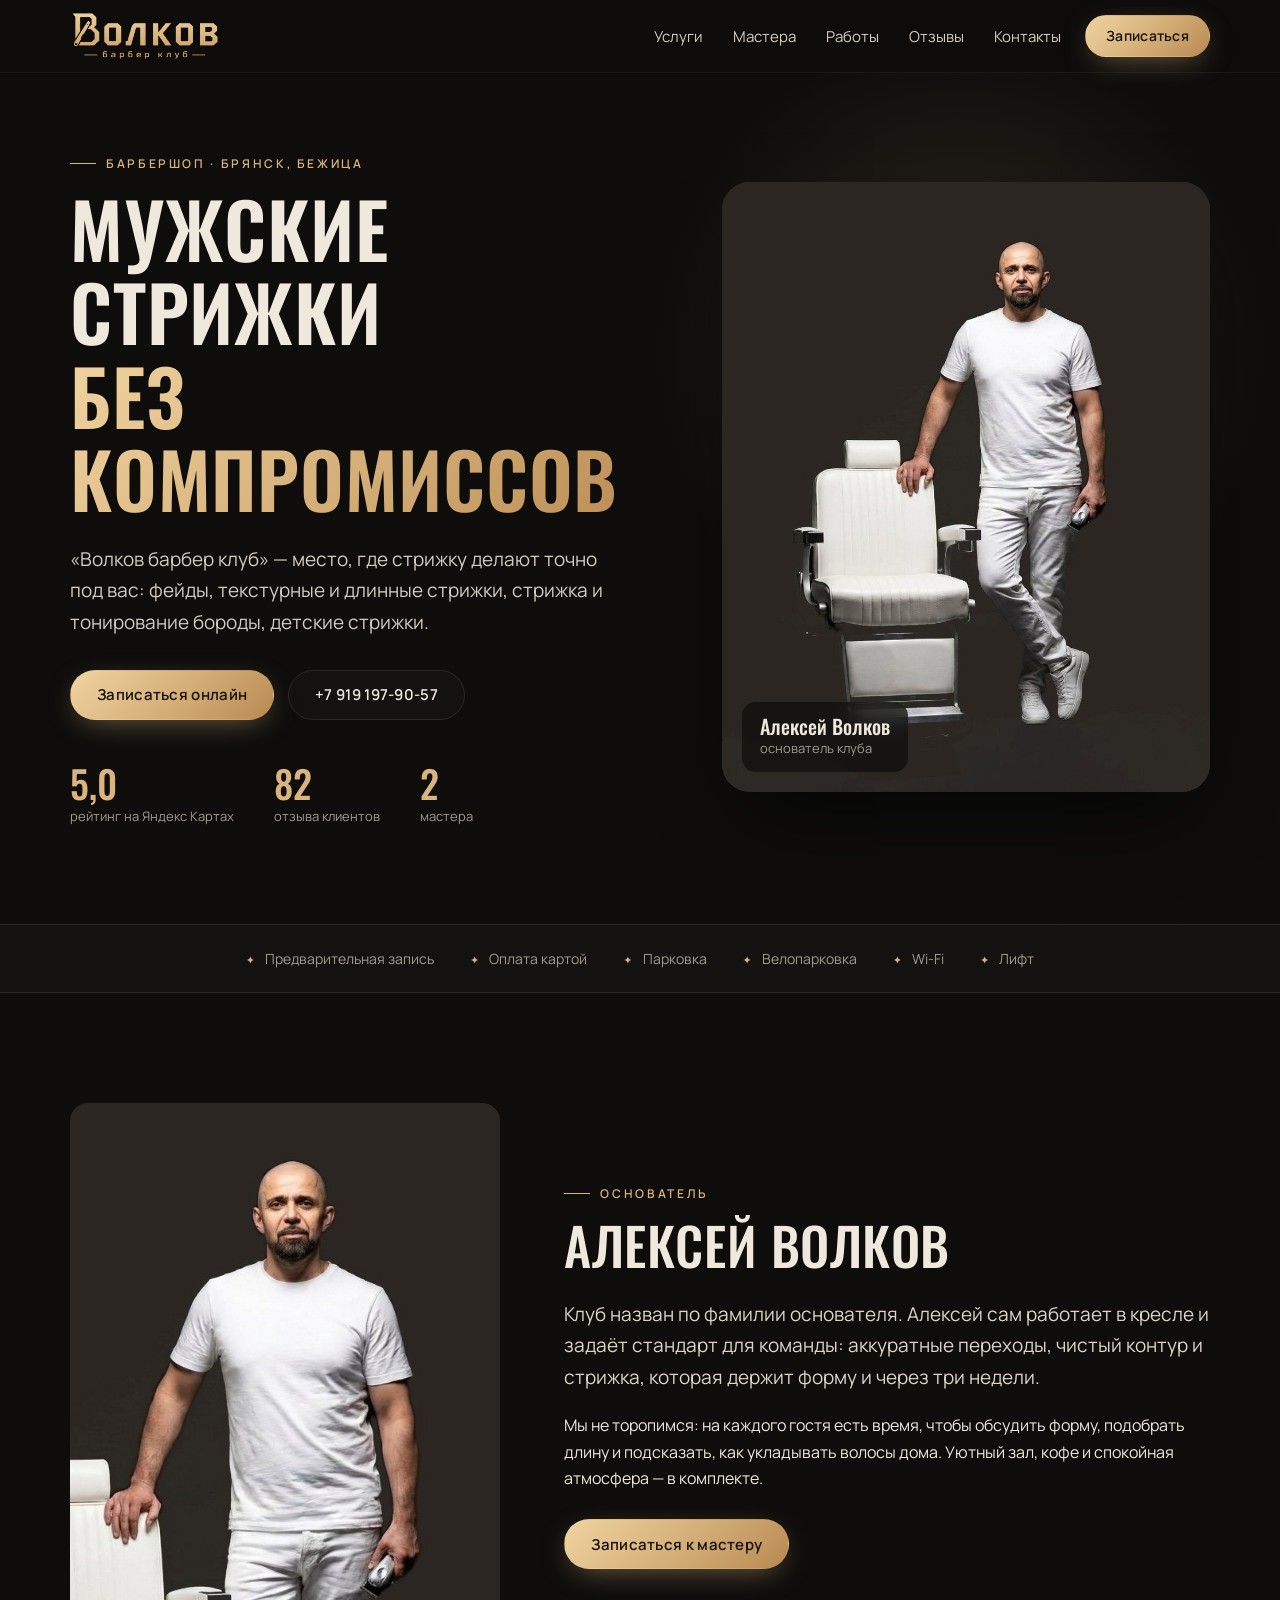
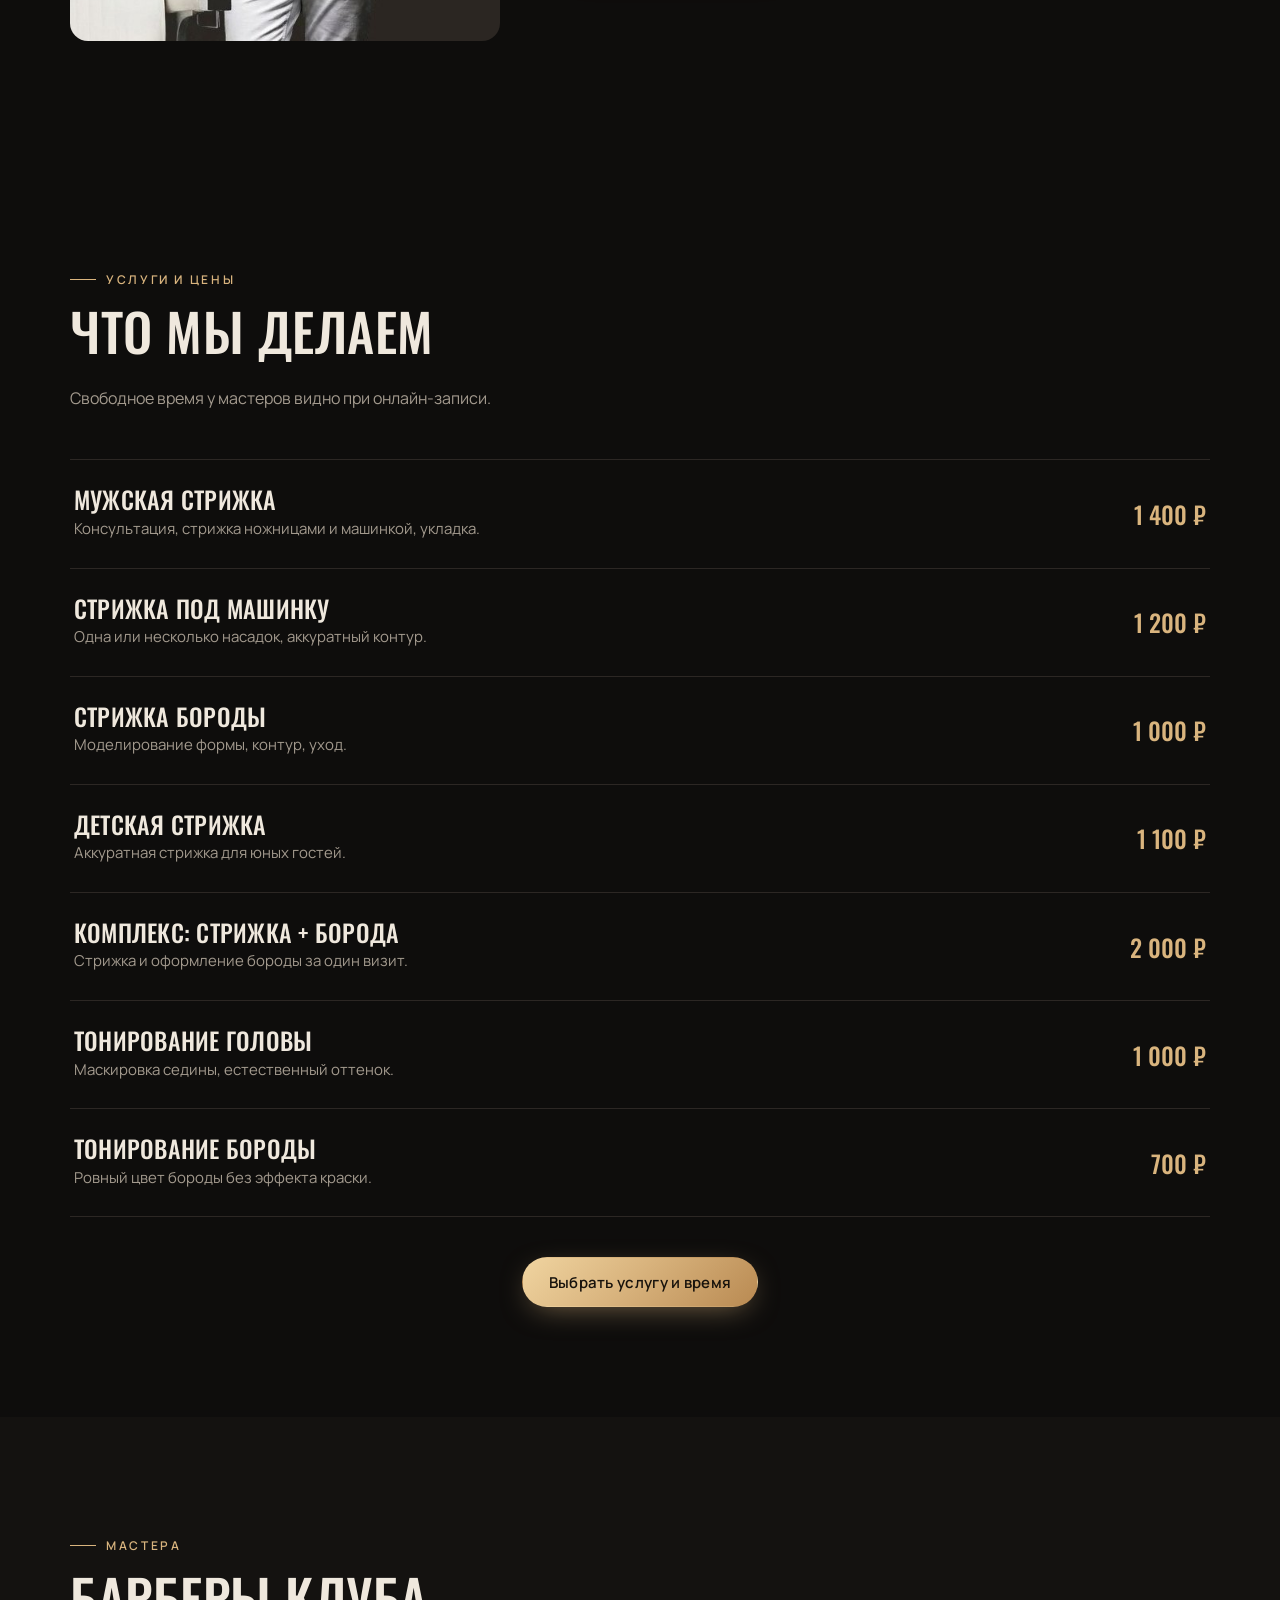
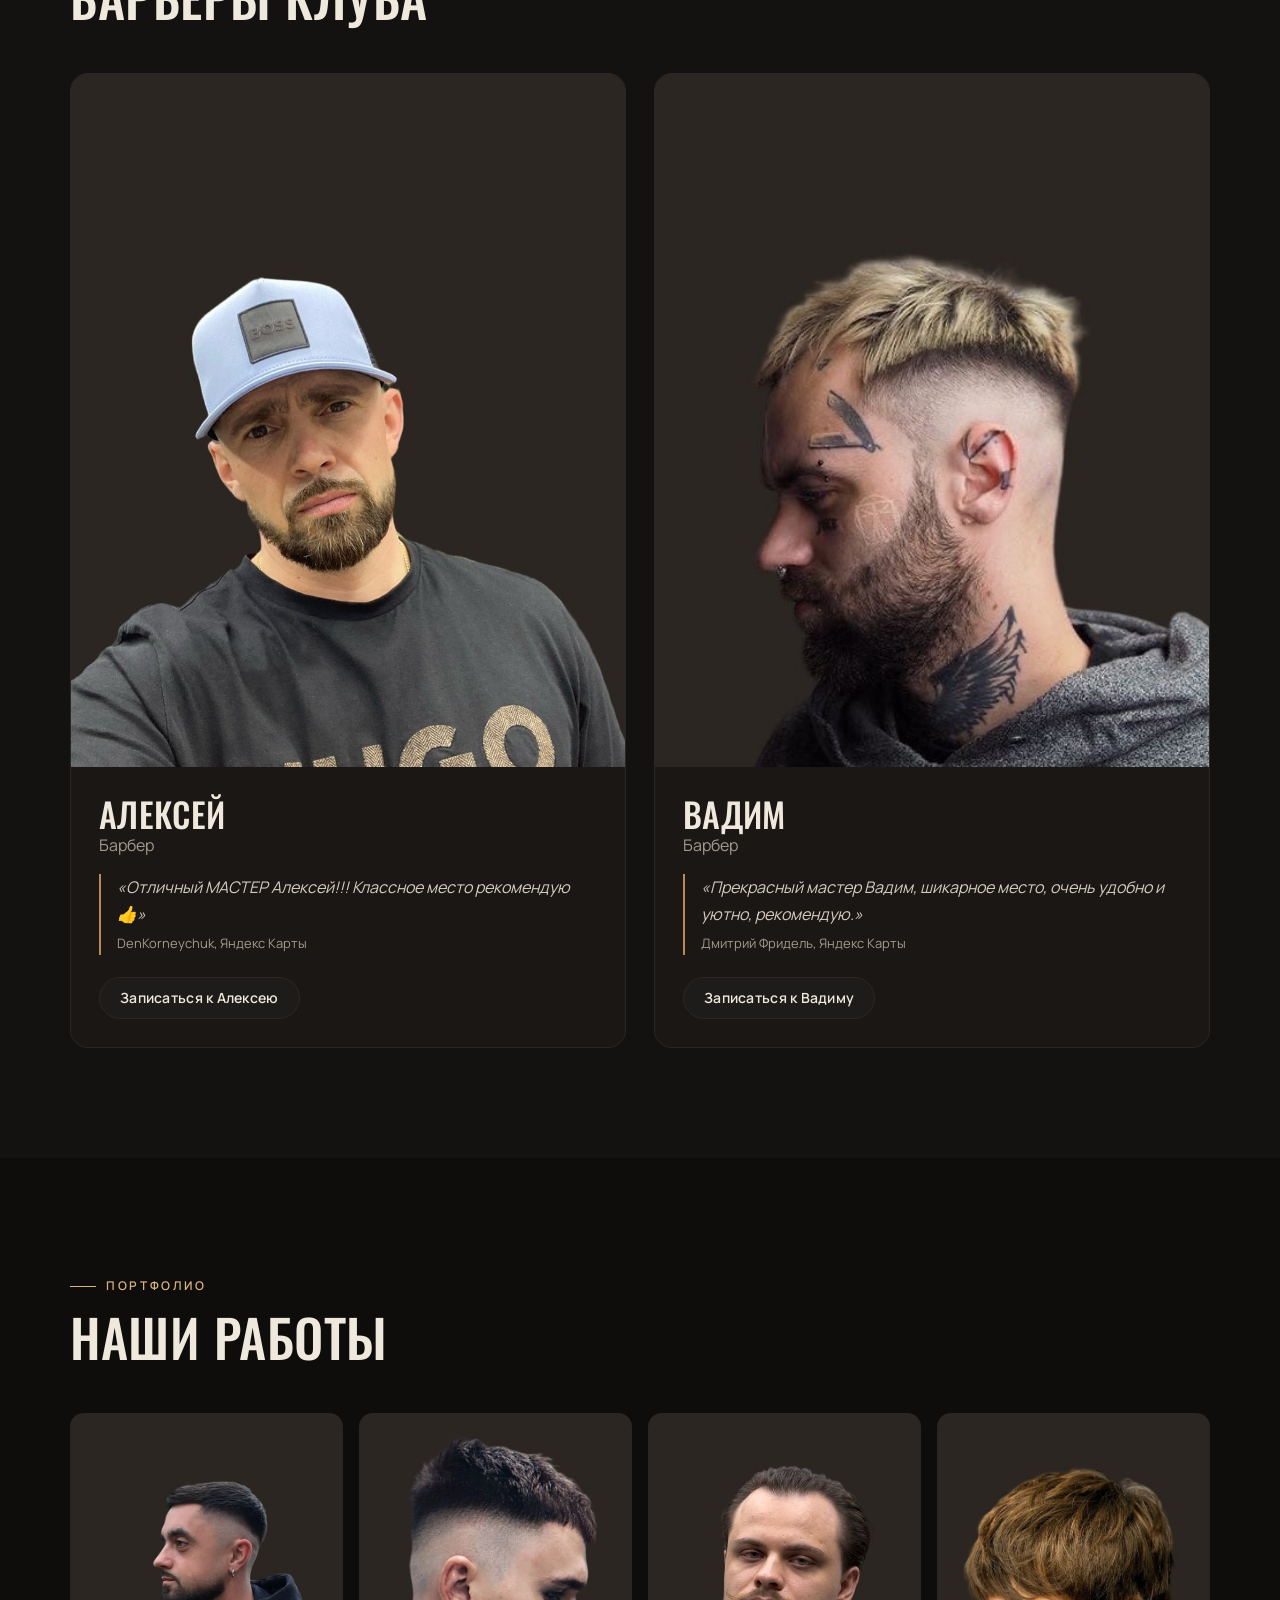
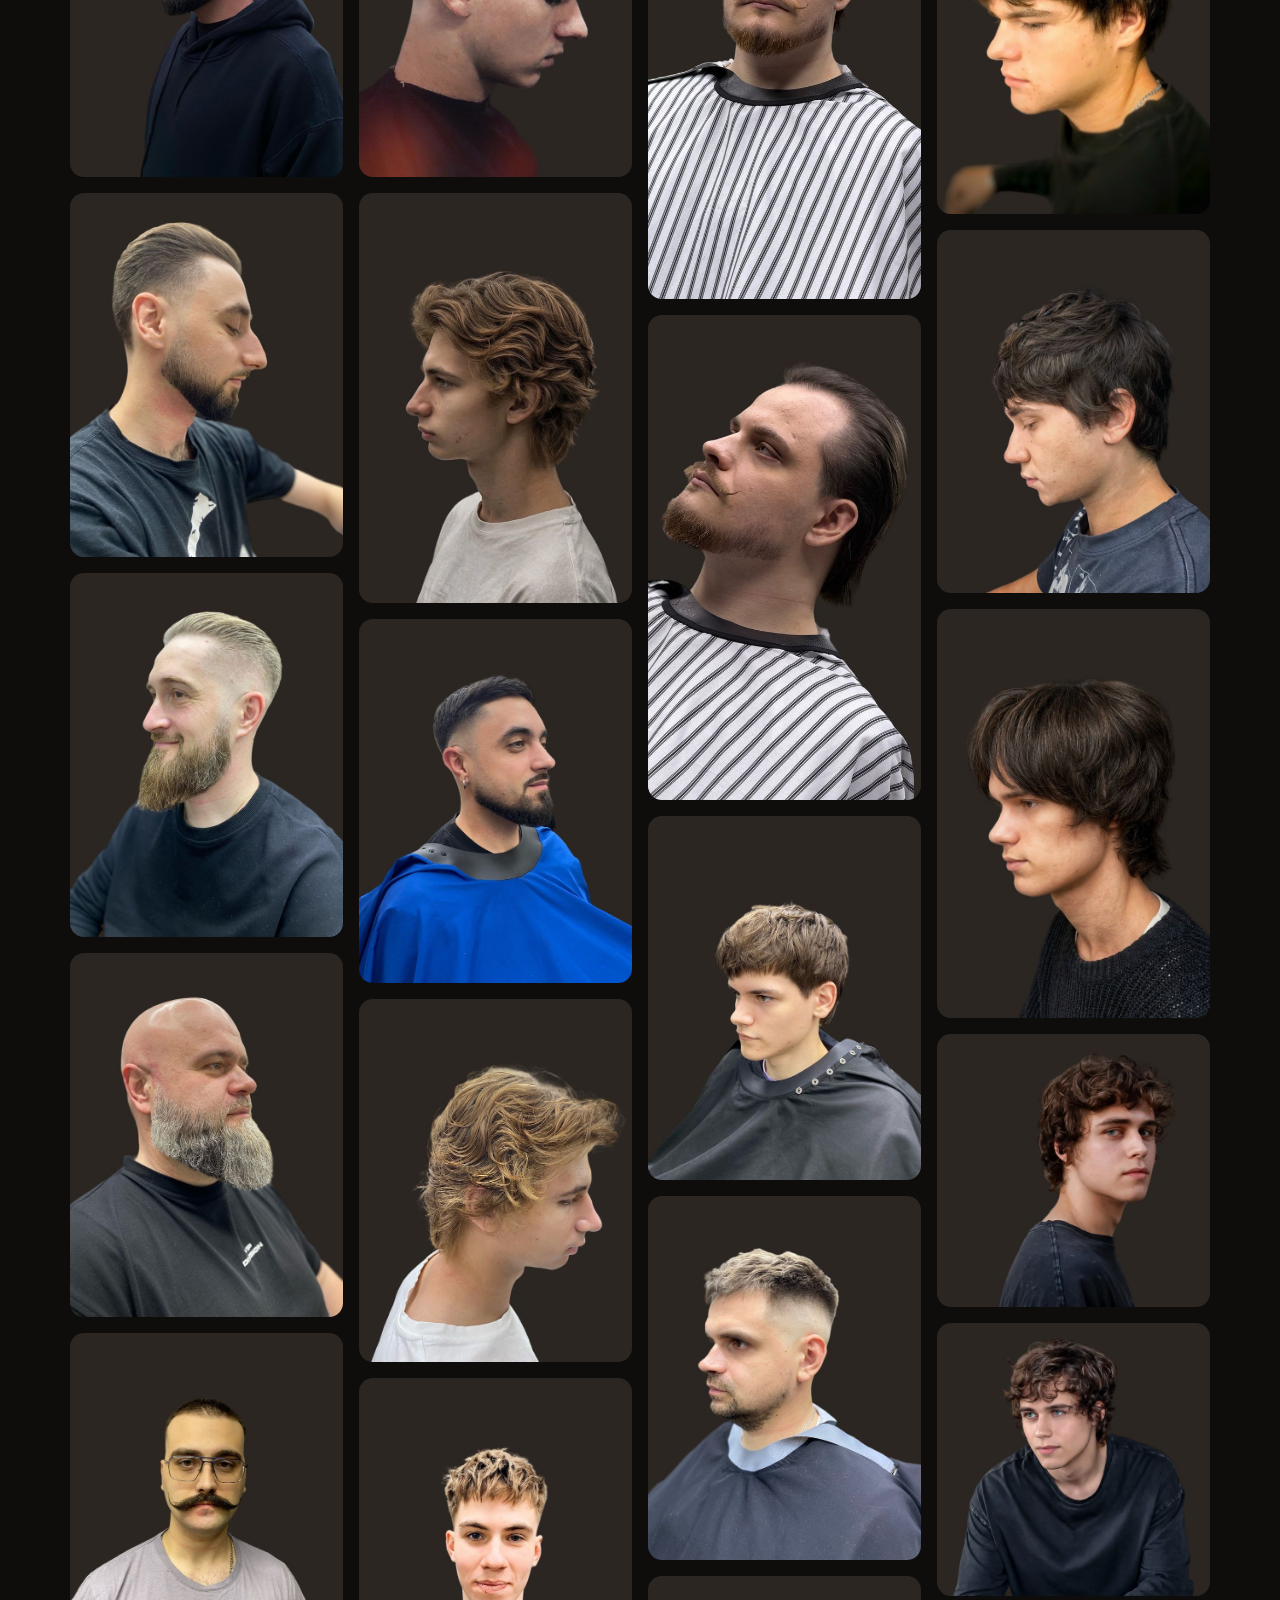
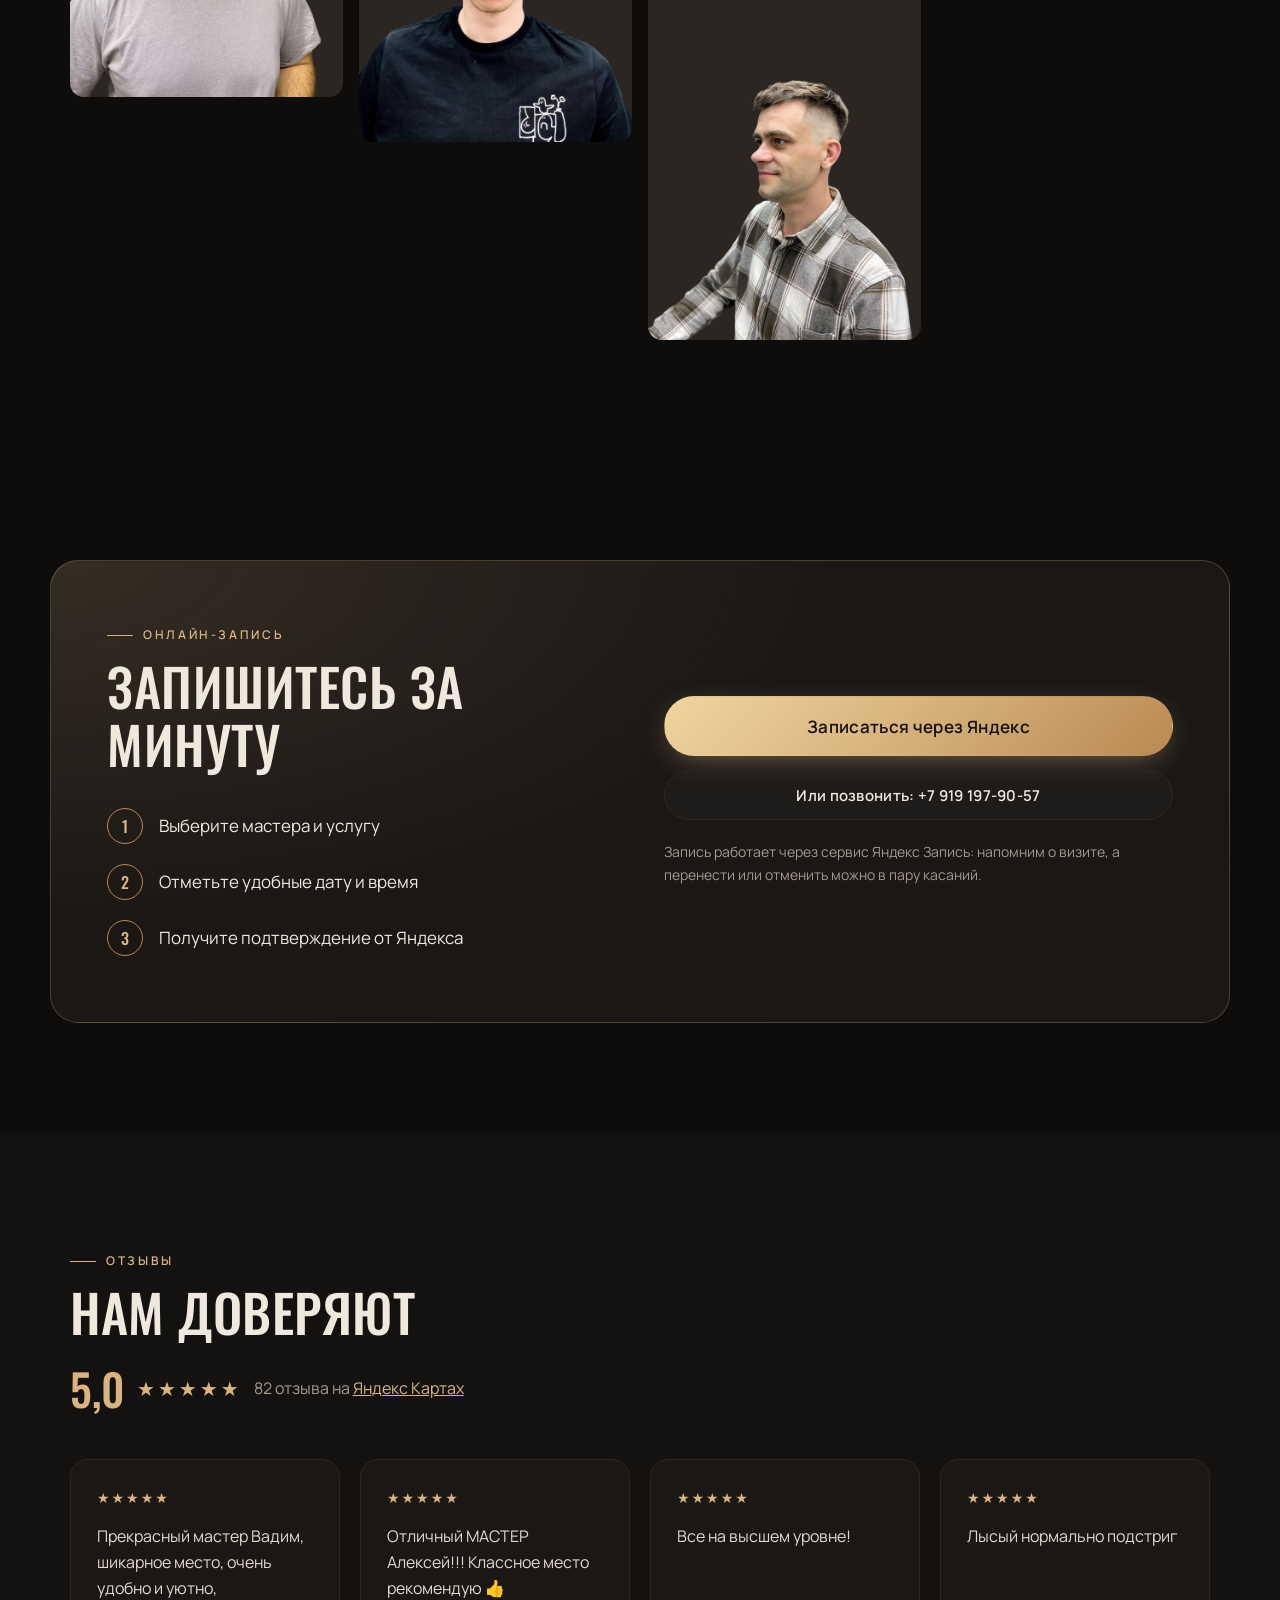
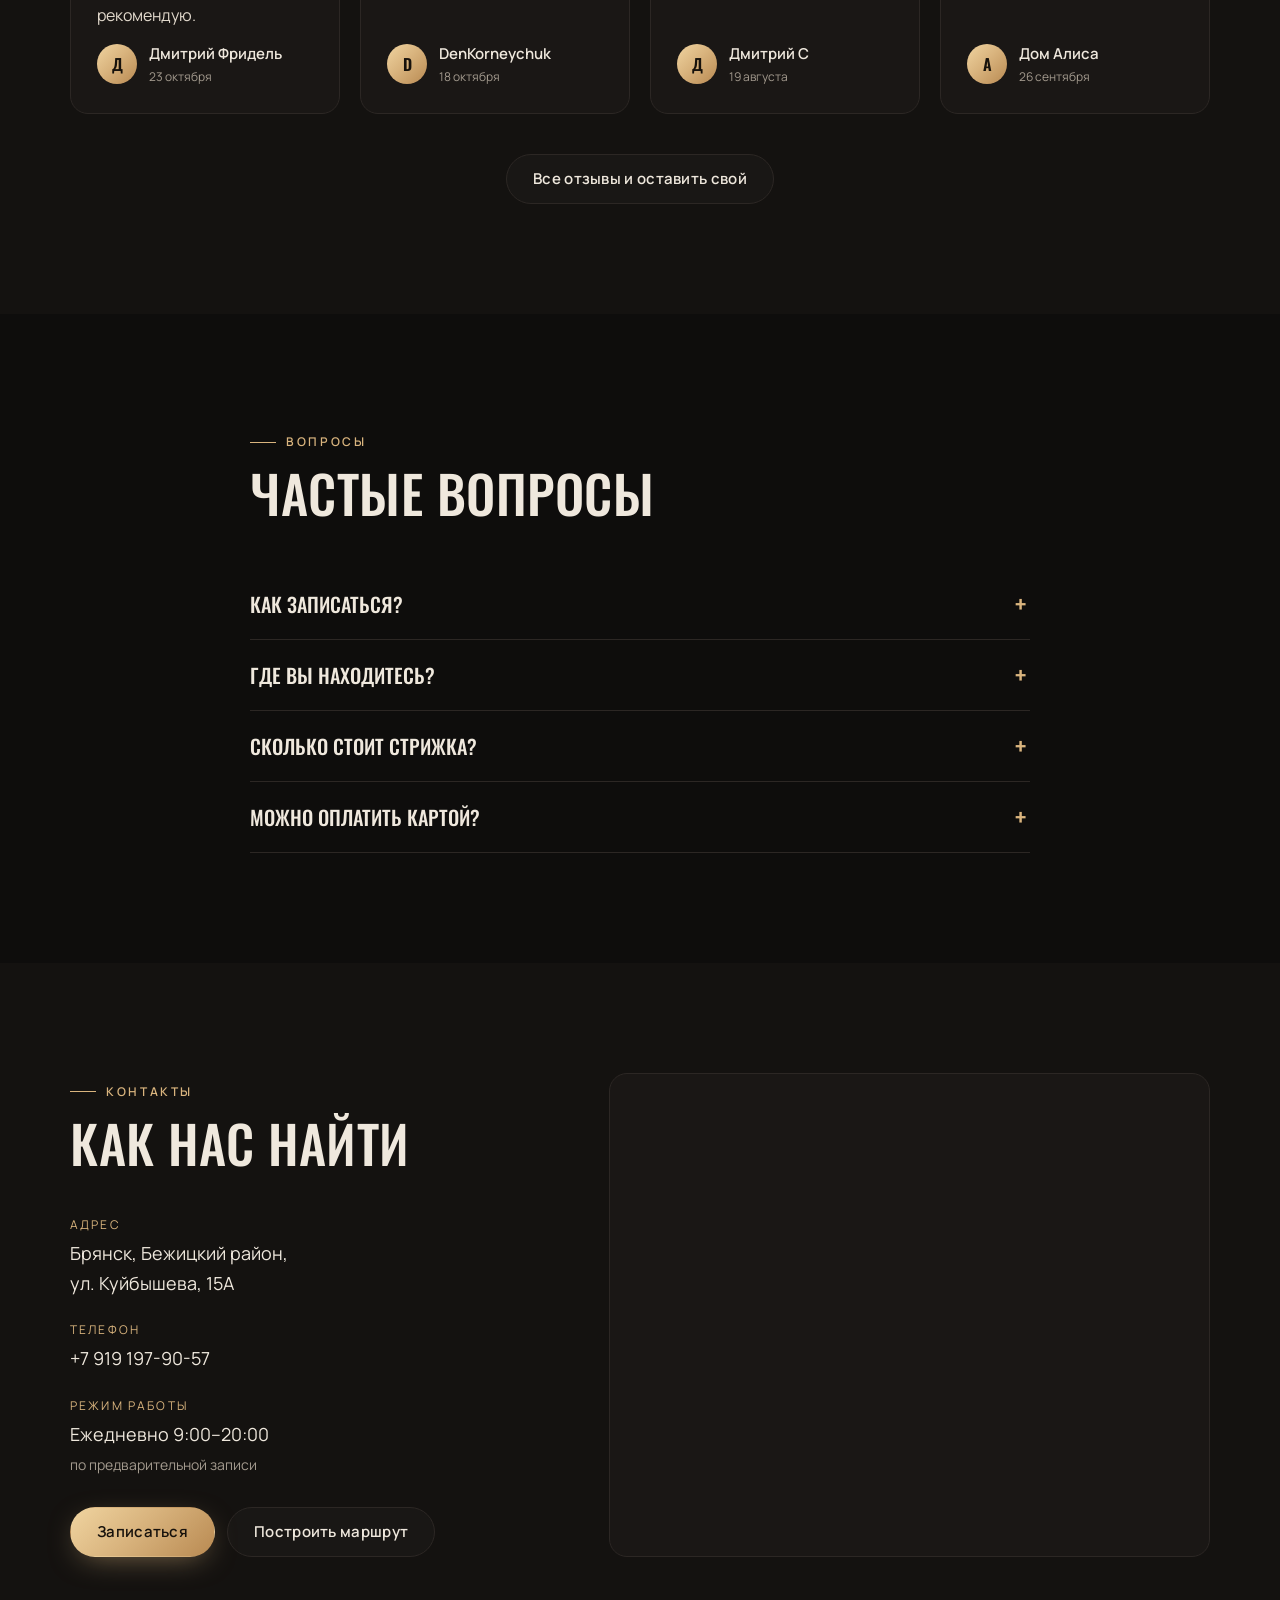
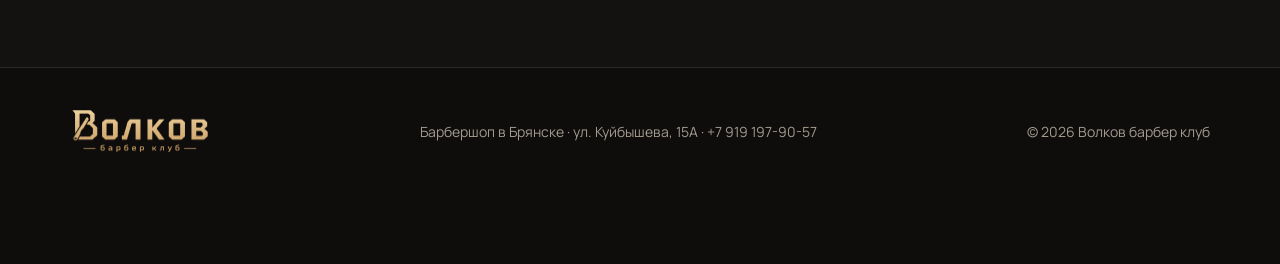
==== index.html @ 55e72331 "Прайс, часы 9:00–20:00, новое фото мастера и правки мобильной версии - Полный прайс из семи услуг на" ====
<!doctype html>
<html lang="ru">
<head>
  <meta charset="utf-8">
  <meta name="viewport" content="width=device-width, initial-scale=1">
  <title>Волков барбер клуб — барбершоп в Брянске (Бежица) | Онлайн-запись</title>
  <meta name="description" content="Барбершоп «Волков барбер клуб» в Брянске, Бежицкий район, ул. Куйбышева, 15А. Мужские стрижки, бороды, фейды. Рейтинг 5,0 на Яндекс Картах. Онлайн-запись через Яндекс.">
  <meta name="keywords" content="барбершоп Брянск, мужская стрижка Брянск, барбер Бежица, стрижка бороды Брянск, Волков барбер, Volkov Barber">
  <meta name="robots" content="index, follow, max-image-preview:large">
  <meta name="author" content="Волков барбер клуб">
  <meta name="theme-color" content="#0e0d0c">
  <meta name="format-detection" content="telephone=yes">
  <link rel="canonical" href="https://mikeparkhom.github.io/VolkovBarber/">

  <meta property="og:type" content="website">
  <meta property="og:locale" content="ru_RU">
  <meta property="og:site_name" content="Волков барбер клуб">
  <meta property="og:title" content="Волков барбер клуб — барбершоп в Брянске">
  <meta property="og:description" content="Мужские стрижки и бороды в Бежице. Рейтинг 5,0 на Яндекс Картах. Запись онлайн.">
  <meta property="og:url" content="https://mikeparkhom.github.io/VolkovBarber/">
  <meta property="og:image" content="https://mikeparkhom.github.io/VolkovBarber/assets/img/og-cover.jpg">
  <meta property="og:image:width" content="1200">
  <meta property="og:image:height" content="630">
  <meta name="twitter:card" content="summary_large_image">

  <link rel="icon" href="favicon.ico" sizes="any">
  <link rel="icon" type="image/png" sizes="32x32" href="assets/img/favicon-32.png">
  <link rel="apple-touch-icon" href="assets/img/apple-touch-icon.png">
  <link rel="manifest" href="site.webmanifest">
  <link rel="alternate" type="text/plain" title="llms.txt" href="llms.txt">

  <link rel="preconnect" href="https://fonts.googleapis.com">
  <link rel="preconnect" href="https://fonts.gstatic.com" crossorigin>
  <link href="https://fonts.googleapis.com/css2?family=Oswald:wght@400;500;600&family=Manrope:wght@400;500;600;700&display=swap" rel="stylesheet">
  <link rel="stylesheet" href="assets/css/style.css">

  <script type="application/ld+json">
  {
    "@context": "https://schema.org",
    "@graph": [
      {
        "@type": "BarberShop",
        "@id": "https://mikeparkhom.github.io/VolkovBarber/#barbershop",
        "name": "Волков барбер клуб",
        "alternateName": ["Volkov Barber", "Волков барбер"],
        "description": "Барбершоп в Брянске, Бежицкий район: мужские стрижки, оформление бороды, фейды. Онлайн-запись через Яндекс.",
        "url": "https://mikeparkhom.github.io/VolkovBarber/",
        "logo": "https://mikeparkhom.github.io/VolkovBarber/assets/img/icon-512.png",
        "image": "https://mikeparkhom.github.io/VolkovBarber/assets/img/og-cover.jpg",
        "telephone": "+79191979057",
        "priceRange": "₽₽",
        "currenciesAccepted": "RUB",
        "paymentAccepted": "Наличные, банковская карта",
        "address": {
          "@type": "PostalAddress",
          "streetAddress": "ул. Куйбышева, 15А",
          "addressLocality": "Брянск",
          "addressRegion": "Брянская область",
          "addressCountry": "RU"
        },
        "geo": { "@type": "GeoCoordinates", "latitude": 53.307251, "longitude": 34.30711 },
        "hasMap": "https://yandex.ru/maps/org/171798453705",
        "sameAs": ["https://yandex.ru/maps/org/171798453705", "https://volkov-barber.clients.site/"],
        "openingHoursSpecification": [{
          "@type": "OpeningHoursSpecification",
          "dayOfWeek": ["Monday","Tuesday","Wednesday","Thursday","Friday","Saturday","Sunday"],
          "opens": "09:00",
          "closes": "20:00"
        }],
        "amenityFeature": [
          {"@type": "LocationFeatureSpecification", "name": "Предварительная запись", "value": true},
          {"@type": "LocationFeatureSpecification", "name": "Оплата картой", "value": true},
          {"@type": "LocationFeatureSpecification", "name": "Парковка", "value": true},
          {"@type": "LocationFeatureSpecification", "name": "Велопарковка", "value": true},
          {"@type": "LocationFeatureSpecification", "name": "Wi-Fi", "value": true},
          {"@type": "LocationFeatureSpecification", "name": "Лифт", "value": true}
        ],
        "founder": { "@id": "https://mikeparkhom.github.io/VolkovBarber/#founder" },
        "employee": [
          {"@type": "Person", "name": "Алексей", "jobTitle": "Барбер"},
          {"@type": "Person", "name": "Вадим", "jobTitle": "Барбер"}
        ],
        "aggregateRating": { "@type": "AggregateRating", "ratingValue": "5.0", "bestRating": "5", "reviewCount": "82" },
        "review": [
          {"@type": "Review", "author": {"@type": "Person", "name": "Дмитрий Фридель"}, "reviewBody": "Прекрасный мастер Вадим, шикарное место, очень удобно и уютно, рекомендую."},
          {"@type": "Review", "author": {"@type": "Person", "name": "DenKorneychuk"}, "reviewBody": "Отличный МАСТЕР Алексей!!! Классное место рекомендую 👍"},
          {"@type": "Review", "author": {"@type": "Person", "name": "Дмитрий С"}, "reviewBody": "Все на высшем уровне!"}
        ],
        "makesOffer": [
          {"@type": "Offer", "price": "1400", "priceCurrency": "RUB", "itemOffered": {"@type": "Service", "name": "Мужская стрижка"}},
          {"@type": "Offer", "price": "1200", "priceCurrency": "RUB", "itemOffered": {"@type": "Service", "name": "Стрижка под машинку"}},
          {"@type": "Offer", "price": "1000", "priceCurrency": "RUB", "itemOffered": {"@type": "Service", "name": "Стрижка бороды"}},
          {"@type": "Offer", "price": "1100", "priceCurrency": "RUB", "itemOffered": {"@type": "Service", "name": "Детская стрижка"}},
          {"@type": "Offer", "price": "2000", "priceCurrency": "RUB", "itemOffered": {"@type": "Service", "name": "Комплекс: стрижка + борода"}},
          {"@type": "Offer", "price": "1000", "priceCurrency": "RUB", "itemOffered": {"@type": "Service", "name": "Тонирование головы"}},
          {"@type": "Offer", "price": "700", "priceCurrency": "RUB", "itemOffered": {"@type": "Service", "name": "Тонирование бороды"}}
        ],
        "potentialAction": {
          "@type": "ReserveAction",
          "target": {
            "@type": "EntryPoint",
            "urlTemplate": "https://yandex.ru/web-maps/webview?mode=booking&booking[permalink]=171798453705&booking[standalone]=true&source=partner-cta",
            "actionPlatform": ["https://schema.org/DesktopWebPlatform", "https://schema.org/MobileWebPlatform"]
          },
          "result": {"@type": "Reservation", "name": "Запись на стрижку"}
        }
      },
      {
        "@type": "Person",
        "@id": "https://mikeparkhom.github.io/VolkovBarber/#founder",
        "name": "Алексей Волков",
        "jobTitle": "Основатель и барбер",
        "worksFor": { "@id": "https://mikeparkhom.github.io/VolkovBarber/#barbershop" },
        "image": "https://mikeparkhom.github.io/VolkovBarber/assets/img/team/volkov.jpg"
      },
      {
        "@type": "WebSite",
        "@id": "https://mikeparkhom.github.io/VolkovBarber/#website",
        "url": "https://mikeparkhom.github.io/VolkovBarber/",
        "name": "Волков барбер клуб",
        "inLanguage": "ru-RU",
        "publisher": { "@id": "https://mikeparkhom.github.io/VolkovBarber/#barbershop" }
      },
      {
        "@type": "FAQPage",
        "mainEntity": [
          {"@type": "Question", "name": "Как записаться в «Волков барбер клуб»?",
           "acceptedAnswer": {"@type": "Answer", "text": "Онлайн через Яндекс: нажмите «Записаться» на сайте, выберите мастера, услугу и время. Или позвоните: +7 919 197-90-57."}},
          {"@type": "Question", "name": "Какой режим работы?",
           "acceptedAnswer": {"@type": "Answer", "text": "Ежедневно с 9:00 до 20:00 по предварительной записи."}},
          {"@type": "Question", "name": "Где находится барбершоп?",
           "acceptedAnswer": {"@type": "Answer", "text": "Брянск, Бежицкий район, улица Куйбышева, 15А. Рядом есть парковка и велопарковка."}},
          {"@type": "Question", "name": "Сколько стоит мужская стрижка?",
           "acceptedAnswer": {"@type": "Answer", "text": "Мужская стрижка — 1400 ₽, стрижка под машинку — 1200 ₽, стрижка бороды — 1000 ₽, детская стрижка — 1100 ₽, комплекс стрижка + борода — 2000 ₽, тонирование головы — 1000 ₽, тонирование бороды — 700 ₽."}},
          {"@type": "Question", "name": "Можно ли оплатить картой?",
           "acceptedAnswer": {"@type": "Answer", "text": "Да, принимаем оплату банковской картой."}}
        ]
      }
    ]
  }
  </script>
</head>
<body>
  <a class="skip" href="#main">Перейти к содержанию</a>

  <header class="header" id="top">
    <div class="container header__inner">
      <a class="header__logo" href="#top" aria-label="Волков барбер клуб — на главную">
        <img src="assets/img/logo.png" alt="Волков барбер клуб" width="560" height="185">
      </a>
      <nav class="nav" aria-label="Основная навигация">
        <button class="nav__toggle" aria-expanded="false" aria-controls="nav-list" aria-label="Открыть меню">
          <span></span><span></span>
        </button>
        <ul class="nav__list" id="nav-list">
          <li><a href="#services">Услуги</a></li>
          <li><a href="#team">Мастера</a></li>
          <li><a href="#works">Работы</a></li>
          <li><a href="#reviews">Отзывы</a></li>
          <li><a href="#contacts">Контакты</a></li>
          <li class="nav__book"><a class="btn btn--gold" href="#booking" data-book>Записаться онлайн</a></li>
        </ul>
      </nav>
      <a class="btn btn--gold btn--sm header__cta" href="#booking" data-book>Записаться</a>
    </div>
  </header>

  <main id="main">
    <!-- HERO -->
    <section class="hero" aria-labelledby="hero-title">
      <div class="hero__glow" aria-hidden="true"></div>
      <div class="container hero__grid">
        <div class="hero__text">
          <p class="eyebrow">Барбершоп · Брянск, Бежица</p>
          <h1 id="hero-title" class="hero__title">Мужские стрижки <span class="gold">без компромиссов</span></h1>
          <p class="hero__lead">«Волков барбер клуб» — место, где стрижку делают точно под вас: фейды, текстурные и длинные стрижки, стрижка и тонирование бороды, детские стрижки.</p>
          <div class="hero__actions">
            <a class="btn btn--gold" href="#booking" data-book>Записаться онлайн</a>
            <a class="btn btn--ghost" href="tel:+79191979057">+7 919 197-90-57</a>
          </div>
          <ul class="hero__facts">
            <li><strong>5,0</strong><span>рейтинг на Яндекс Картах</span></li>
            <li><strong>82</strong><span>отзыва клиентов</span></li>
            <li><strong>2</strong><span>мастера</span></li>
          </ul>
        </div>
        <figure class="hero__photo">
          <img src="assets/img/team/volkov.jpg" alt="Алексей Волков, основатель барбершопа «Волков барбер клуб», у барберского кресла" width="900" height="1117" fetchpriority="high">
          <figcaption><span>Алексей Волков</span>основатель клуба</figcaption>
        </figure>
      </div>
    </section>

    <!-- FEATURES -->
    <section class="strip" aria-label="Удобства">
      <div class="container strip__list">
        <span>Предварительная запись</span><span>Оплата картой</span><span>Парковка</span><span>Велопарковка</span><span>Wi-Fi</span><span>Лифт</span>
      </div>
    </section>

    <!-- ABOUT / FOUNDER -->
    <section class="section about" id="about" aria-labelledby="about-title">
      <div class="container about__grid">
        <div class="about__photo">
          <img src="assets/img/team/volkov-portrait.jpg" alt="Основатель барбершопа Алексей Волков" width="540" height="675" loading="lazy">
        </div>
        <div>
          <p class="eyebrow">Основатель</p>
          <h2 id="about-title" class="h2">Алексей Волков</h2>
          <p class="lead">Клуб назван по фамилии основателя. Алексей сам работает в кресле и задаёт стандарт для команды: аккуратные переходы, чистый контур и стрижка, которая держит форму и через три недели.</p>
          <p>Мы не торопимся: на каждого гостя есть время, чтобы обсудить форму, подобрать длину и подсказать, как укладывать волосы дома. Уютный зал, кофе и спокойная атмосфера — в комплекте.</p>
          <a class="btn btn--gold" href="#booking" data-book>Записаться к мастеру</a>
        </div>
      </div>
    </section>

    <!-- SERVICES -->
    <section class="section" id="services" aria-labelledby="services-title">
      <div class="container">
        <div class="section__head">
          <p class="eyebrow">Услуги и цены</p>
          <h2 id="services-title" class="h2">Что мы делаем</h2>
          <p class="muted">Свободное время у мастеров видно при онлайн-записи.</p>
        </div>
        <ul class="price">
          <li class="price__item">
            <div><h3>Мужская стрижка</h3><p>Консультация, стрижка ножницами и машинкой, укладка.</p></div>
            <span class="price__value">1 400 ₽</span>
          </li>
          <li class="price__item">
            <div><h3>Стрижка под машинку</h3><p>Одна или несколько насадок, аккуратный контур.</p></div>
            <span class="price__value">1 200 ₽</span>
          </li>
          <li class="price__item">
            <div><h3>Стрижка бороды</h3><p>Моделирование формы, контур, уход.</p></div>
            <span class="price__value">1 000 ₽</span>
          </li>
          <li class="price__item">
            <div><h3>Детская стрижка</h3><p>Аккуратная стрижка для юных гостей.</p></div>
            <span class="price__value">1 100 ₽</span>
          </li>
          <li class="price__item">
            <div><h3>Комплекс: стрижка + борода</h3><p>Стрижка и оформление бороды за один визит.</p></div>
            <span class="price__value">2 000 ₽</span>
          </li>
          <li class="price__item">
            <div><h3>Тонирование головы</h3><p>Маскировка седины, естественный оттенок.</p></div>
            <span class="price__value">1 000 ₽</span>
          </li>
          <li class="price__item">
            <div><h3>Тонирование бороды</h3><p>Ровный цвет бороды без эффекта краски.</p></div>
            <span class="price__value">700 ₽</span>
          </li>
        </ul>
        <div class="center"><a class="btn btn--gold" href="#booking" data-book>Выбрать услугу и время</a></div>
      </div>
    </section>

    <!-- TEAM -->
    <section class="section section--alt" id="team" aria-labelledby="team-title">
      <div class="container">
        <div class="section__head">
          <p class="eyebrow">Мастера</p>
          <h2 id="team-title" class="h2">Барберы клуба</h2>
        </div>
        <div class="team">
          <article class="card master">
            <div class="master__photo"><img src="assets/img/team/alexey.jpg" alt="Барбер Алексей" width="900" height="1200" loading="lazy"></div>
            <div class="master__body">
              <h3>Алексей</h3>
              <p class="muted">Барбер</p>
              <blockquote>«Отличный МАСТЕР Алексей!!! Классное место рекомендую 👍»<cite>DenKorneychuk, Яндекс Карты</cite></blockquote>
              <a class="btn btn--ghost btn--sm" href="#booking" data-book>Записаться к Алексею</a>
            </div>
          </article>
          <article class="card master">
            <div class="master__photo"><img src="assets/img/team/vadim.jpg" alt="Барбер Вадим" width="480" height="600" loading="lazy"></div>
            <div class="master__body">
              <h3>Вадим</h3>
              <p class="muted">Барбер</p>
              <blockquote>«Прекрасный мастер Вадим, шикарное место, очень удобно и уютно, рекомендую.»<cite>Дмитрий Фридель, Яндекс Карты</cite></blockquote>
              <a class="btn btn--ghost btn--sm" href="#booking" data-book>Записаться к Вадиму</a>
            </div>
          </article>
        </div>
      </div>
    </section>

    <!-- WORKS -->
    <section class="section" id="works" aria-labelledby="works-title">
      <div class="container">
        <div class="section__head">
          <p class="eyebrow">Портфолио</p>
          <h2 id="works-title" class="h2">Наши работы</h2>
        </div>
        <div class="gallery" id="gallery">
          <button type="button" data-full="assets/img/works/w01-full.jpg" aria-label="Открыть фото: мужская стрижка с фейдом и оформленная борода"><img src="assets/img/works/w01.jpg" alt="Мужская стрижка с фейдом и оформленная борода — работа барбершопа «Волков барбер клуб»" width="640" height="853" loading="lazy" decoding="async"></button>
          <button type="button" data-full="assets/img/works/w02-full.jpg" aria-label="Открыть фото: зачёс назад с переходом и борода"><img src="assets/img/works/w02.jpg" alt="Зачёс назад с переходом и борода — работа барбершопа «Волков барбер клуб»" width="640" height="853" loading="lazy" decoding="async"></button>
          <button type="button" data-full="assets/img/works/w03-full.jpg" aria-label="Открыть фото: укладка назад с андеркатом и длинная борода"><img src="assets/img/works/w03.jpg" alt="Укладка назад с андеркатом и длинная борода — работа барбершопа «Волков барбер клуб»" width="640" height="853" loading="lazy" decoding="async"></button>
          <button type="button" data-full="assets/img/works/w04-full.jpg" aria-label="Открыть фото: оформление длинной седой бороды"><img src="assets/img/works/w04.jpg" alt="Оформление длинной седой бороды — работа барбершопа «Волков барбер клуб»" width="640" height="853" loading="lazy" decoding="async"></button>
          <button type="button" data-full="assets/img/works/w05-full.jpg" aria-label="Открыть фото: короткая стрижка и оформление усов-подковы"><img src="assets/img/works/w05.jpg" alt="Короткая стрижка и оформление усов-подковы — работа барбершопа «Волков барбер клуб»" width="640" height="853" loading="lazy" decoding="async"></button>
          <button type="button" data-full="assets/img/works/w06-full.jpg" aria-label="Открыть фото: текстурный кроп с высоким фейдом"><img src="assets/img/works/w06.jpg" alt="Текстурный кроп с высоким фейдом — работа барбершопа «Волков барбер клуб»" width="640" height="853" loading="lazy" decoding="async"></button>
          <button type="button" data-full="assets/img/works/w07-full.jpg" aria-label="Открыть фото: волнистая стрижка средней длины"><img src="assets/img/works/w07.jpg" alt="Волнистая стрижка средней длины — работа барбершопа «Волков барбер клуб»" width="600" height="900" loading="lazy" decoding="async"></button>
          <button type="button" data-full="assets/img/works/w09-full.jpg" aria-label="Открыть фото: скин-фейд и чёткий контур бороды"><img src="assets/img/works/w09.jpg" alt="Скин-фейд и чёткий контур бороды — работа барбершопа «Волков барбер клуб»" width="640" height="853" loading="lazy" decoding="async"></button>
          <button type="button" data-full="assets/img/works/w10-full.jpg" aria-label="Открыть фото: длинная волнистая стрижка с текстурой"><img src="assets/img/works/w10.jpg" alt="Длинная волнистая стрижка с текстурой — работа барбершопа «Волков барбер клуб»" width="640" height="853" loading="lazy" decoding="async"></button>
          <button type="button" data-full="assets/img/works/w11-full.jpg" aria-label="Открыть фото: текстурный кроп на светлых волосах"><img src="assets/img/works/w11.jpg" alt="Текстурный кроп на светлых волосах — работа барбершопа «Волков барбер клуб»" width="640" height="853" loading="lazy" decoding="async"></button>
          <button type="button" data-full="assets/img/works/w12-full.jpg" aria-label="Открыть фото: классическая стрижка и оформление бородки с усами"><img src="assets/img/works/w12.jpg" alt="Классическая стрижка и оформление бородки с усами — работа барбершопа «Волков барбер клуб»" width="506" height="900" loading="lazy" decoding="async"></button>
          <button type="button" data-full="assets/img/works/w13-full.jpg" aria-label="Открыть фото: удлинённая стрижка с зачёсом назад"><img src="assets/img/works/w13.jpg" alt="Удлинённая стрижка с зачёсом назад — работа барбершопа «Волков барбер клуб»" width="506" height="900" loading="lazy" decoding="async"></button>
          <button type="button" data-full="assets/img/works/w14-full.jpg" aria-label="Открыть фото: текстурная стрижка с чёлкой"><img src="assets/img/works/w14.jpg" alt="Текстурная стрижка с чёлкой — работа барбершопа «Волков барбер клуб»" width="640" height="853" loading="lazy" decoding="async"></button>
          <button type="button" data-full="assets/img/works/w15-full.jpg" aria-label="Открыть фото: кроп с фейдом"><img src="assets/img/works/w15.jpg" alt="Кроп с фейдом — работа барбершопа «Волков барбер клуб»" width="640" height="853" loading="lazy" decoding="async"></button>
          <button type="button" data-full="assets/img/works/w16-full.jpg" aria-label="Открыть фото: короткий кроп с фейдом на висках"><img src="assets/img/works/w16.jpg" alt="Короткий кроп с фейдом на висках — работа барбершопа «Волков барбер клуб»" width="640" height="853" loading="lazy" decoding="async"></button>
          <button type="button" data-full="assets/img/works/w17-full.jpg" aria-label="Открыть фото: шегги с длинной чёлкой"><img src="assets/img/works/w17.jpg" alt="Шегги с длинной чёлкой — работа барбершопа «Волков барбер клуб»" width="613" height="900" loading="lazy" decoding="async"></button>
          <button type="button" data-full="assets/img/works/w18-full.jpg" aria-label="Открыть фото: текстурная стрижка шегги"><img src="assets/img/works/w18.jpg" alt="Текстурная стрижка шегги — работа барбершопа «Волков барбер клуб»" width="640" height="850" loading="lazy" decoding="async"></button>
          <button type="button" data-full="assets/img/works/w19-full.jpg" aria-label="Открыть фото: маллет-шегги на прямых волосах"><img src="assets/img/works/w19.jpg" alt="Маллет-шегги на прямых волосах — работа барбершопа «Волков барбер клуб»" width="600" height="900" loading="lazy" decoding="async"></button>
          <button type="button" data-full="assets/img/works/w20-full.jpg" aria-label="Открыть фото: стрижка на кудрявых волосах"><img src="assets/img/works/w20.jpg" alt="Стрижка на кудрявых волосах — работа барбершопа «Волков барбер клуб»" width="640" height="640" loading="lazy" decoding="async"></button>
          <button type="button" data-full="assets/img/works/w21-full.jpg" aria-label="Открыть фото: объёмная стрижка на кудрях"><img src="assets/img/works/w21.jpg" alt="Объёмная стрижка на кудрях — работа барбершопа «Волков барбер клуб»" width="640" height="640" loading="lazy" decoding="async"></button>
        </div>
      </div>
    </section>

    <!-- BOOKING -->
    <section class="section booking" id="booking" aria-labelledby="booking-title">
      <div class="container booking__box">
        <div>
          <p class="eyebrow">Онлайн-запись</p>
          <h2 id="booking-title" class="h2">Запишитесь за минуту</h2>
          <ol class="steps">
            <li>Выберите мастера и услугу</li>
            <li>Отметьте удобные дату и время</li>
            <li>Получите подтверждение от Яндекса</li>
          </ol>
        </div>
        <div class="booking__actions">
          <a class="btn btn--gold btn--lg" href="https://yandex.ru/web-maps/webview?mode=booking&amp;booking[permalink]=171798453705&amp;booking[standalone]=true&amp;source=partner-cta" target="_blank" rel="noopener" data-yandex-booking>Записаться через Яндекс</a>
          <a class="btn btn--ghost" href="tel:+79191979057">Или позвонить: +7 919 197-90-57</a>
          <p class="muted small">Запись работает через сервис Яндекс Запись: напомним о визите, а перенести или отменить можно в пару касаний.</p>
        </div>
      </div>
    </section>

    <!-- REVIEWS -->
    <section class="section section--alt" id="reviews" aria-labelledby="reviews-title">
      <div class="container">
        <div class="section__head">
          <p class="eyebrow">Отзывы</p>
          <h2 id="reviews-title" class="h2">Нам доверяют</h2>
          <div class="rating">
            <span class="rating__value">5,0</span>
            <span class="rating__stars" aria-hidden="true">★★★★★</span>
            <span class="muted">82 отзыва на <a href="https://yandex.ru/maps/org/171798453705/reviews/" target="_blank" rel="noopener">Яндекс Картах</a></span>
          </div>
        </div>
        <div class="reviews">
          <figure class="card review">
            <div class="review__stars" aria-label="5 из 5">★★★★★</div>
            <blockquote>Прекрасный мастер Вадим, шикарное место, очень удобно и уютно, рекомендую.</blockquote>
            <figcaption><span class="avatar">Д</span><span>Дмитрий Фридель<small>23 октября</small></span></figcaption>
          </figure>
          <figure class="card review">
            <div class="review__stars" aria-label="5 из 5">★★★★★</div>
            <blockquote>Отличный МАСТЕР Алексей!!! Классное место рекомендую 👍</blockquote>
            <figcaption><span class="avatar">D</span><span>DenKorneychuk<small>18 октября</small></span></figcaption>
          </figure>
          <figure class="card review">
            <div class="review__stars" aria-label="5 из 5">★★★★★</div>
            <blockquote>Все на высшем уровне!</blockquote>
            <figcaption><span class="avatar">Д</span><span>Дмитрий С<small>19 августа</small></span></figcaption>
          </figure>
          <figure class="card review">
            <div class="review__stars" aria-label="5 из 5">★★★★★</div>
            <blockquote>Лысый нормально подстриг</blockquote>
            <figcaption><span class="avatar">А</span><span>Дом Алиса<small>26 сентября</small></span></figcaption>
          </figure>
        </div>
        <div class="center"><a class="btn btn--ghost" href="https://yandex.ru/maps/org/171798453705/reviews/" target="_blank" rel="noopener">Все отзывы и оставить свой</a></div>
      </div>
    </section>

    <!-- FAQ -->
    <section class="section" id="faq" aria-labelledby="faq-title">
      <div class="container container--narrow">
        <div class="section__head">
          <p class="eyebrow">Вопросы</p>
          <h2 id="faq-title" class="h2">Частые вопросы</h2>
        </div>
        <div class="faq">
          <details><summary>Как записаться?</summary><p>Нажмите «Записаться» — откроется Яндекс Запись, где можно выбрать мастера, услугу и время. Или позвоните по номеру +7 919 197-90-57.</p></details>
          <details><summary>Где вы находитесь?</summary><p>Брянск, Бежицкий район, улица Куйбышева, 15А. Рядом есть парковка и велопарковка.</p></details>
          <details><summary>Сколько стоит стрижка?</summary><p>Мужская стрижка — 1 400 ₽, под машинку — 1 200 ₽, детская — 1 100 ₽, комплекс «стрижка + борода» — 2 000 ₽. Полный прайс — в разделе «Услуги».</p></details>
          <details><summary>Можно оплатить картой?</summary><p>Да, принимаем банковские карты.</p></details>
        </div>
      </div>
    </section>

    <!-- CONTACTS -->
    <section class="section section--alt" id="contacts" aria-labelledby="contacts-title">
      <div class="container contacts">
        <div class="contacts__info">
          <p class="eyebrow">Контакты</p>
          <h2 id="contacts-title" class="h2">Как нас найти</h2>
          <address>
            <dl>
              <dt>Адрес</dt>
              <dd>Брянск, Бежицкий район,<br>ул. Куйбышева, 15А</dd>
              <dt>Телефон</dt>
              <dd><a href="tel:+79191979057">+7 919 197-90-57</a></dd>
              <dt>Режим работы</dt>
              <dd>Ежедневно 9:00–20:00<br><span class="muted small">по предварительной записи</span></dd>
            </dl>
          </address>
          <div class="contacts__actions">
            <a class="btn btn--gold" href="#booking" data-book>Записаться</a>
            <a class="btn btn--ghost" href="https://yandex.ru/maps/?rtext=~53.307251%2C34.30711&amp;mode=routes" target="_blank" rel="noopener">Построить маршрут</a>
          </div>
        </div>
        <div class="contacts__map">
          <iframe title="Волков барбер клуб на Яндекс Картах" src="https://yandex.ru/map-widget/v1/?ll=34.30711%2C53.307251&amp;z=16&amp;oid=171798453705&amp;ol=biz" loading="lazy" allowfullscreen referrerpolicy="no-referrer-when-downgrade"></iframe>
        </div>
      </div>
    </section>
  </main>

  <footer class="footer">
    <div class="container footer__inner">
      <img src="assets/img/logo.png" alt="Волков барбер клуб" width="180" height="59" loading="lazy">
      <p class="muted small">Барбершоп в Брянске · ул. Куйбышева, 15А · <a href="tel:+79191979057">+7 919 197-90-57</a></p>
      <p class="muted small">© <span data-year>2026</span> Волков барбер клуб</p>
    </div>
  </footer>

  <div class="lightbox" id="lightbox" hidden>
    <button class="lightbox__close" aria-label="Закрыть">×</button>
    <img alt="">
  </div>

  <script src="assets/js/main.js" defer></script>
</body>
</html>
---- assets/css/style.css ----
:root {
  --bg: #0e0d0c;
  --bg-alt: #141210;
  --surface: #1a1715;
  --line: #2c2724;
  --photo-bg: #2b2622;
  --text: #efe8dd;
  --muted: #a39a8e;
  --gold: #d9b47e;
  --gold-2: #b98a52;
  --gold-grad: linear-gradient(135deg, #f0d4a0 0%, #d9b47e 45%, #b98a52 100%);
  --radius: 18px;
  --container: 1180px;
  --font-head: "Oswald", "Arial Narrow", sans-serif;
  --font-body: "Manrope", system-ui, -apple-system, "Segoe UI", sans-serif;
  color-scheme: dark;
}

*, *::before, *::after { box-sizing: border-box; }
html { scroll-behavior: smooth; scroll-padding-top: 84px; -webkit-text-size-adjust: 100%; }
body {
  margin: 0;
  background: var(--bg);
  color: var(--text);
  font: 400 16px/1.65 var(--font-body);
  -webkit-font-smoothing: antialiased;
  overflow-x: hidden;
}
img { display: block; max-width: 100%; height: auto; }
a { color: inherit; }
h1, h2, h3 { font-family: var(--font-head); font-weight: 500; line-height: 1.1; margin: 0 0 .5em; letter-spacing: .01em; }
p { margin: 0 0 1em; }

.container { width: 100%; max-width: var(--container); margin: 0 auto; padding: 0 20px; }
.container--narrow { max-width: 820px; }
.skip { position: absolute; left: -9999px; top: 8px; background: var(--gold); color: #111; padding: 8px 14px; border-radius: 8px; z-index: 100; }
.skip:focus { left: 8px; }

.eyebrow { font: 600 12px/1 var(--font-body); letter-spacing: .22em; text-transform: uppercase; color: var(--gold); margin-bottom: 16px; display: inline-flex; align-items: center; gap: 10px; }
.eyebrow::before { content: ""; width: 26px; height: 1px; background: currentColor; }
.h2 { font-size: clamp(32px, 5vw, 52px); text-transform: uppercase; }
.gold { background: var(--gold-grad); -webkit-background-clip: text; background-clip: text; color: transparent; }
.muted { color: var(--muted); }
.small { font-size: 14px; }
.lead { font-size: 19px; color: #ddd4c7; }
.center { text-align: center; margin-top: 40px; }

/* Buttons */
.btn {
  display: inline-flex; align-items: center; justify-content: center; gap: 8px;
  min-height: 50px; padding: 0 26px; border-radius: 999px;
  font: 600 15px/1 var(--font-body); letter-spacing: .02em; text-decoration: none;
  border: 1px solid transparent; cursor: pointer;
  transition: transform .2s ease, box-shadow .2s ease, background-color .2s, border-color .2s;
}
.btn:hover { transform: translateY(-2px); }
.btn:focus-visible { outline: 2px solid var(--gold); outline-offset: 3px; }
.btn--gold { background: var(--gold-grad); color: #17120c; box-shadow: 0 8px 30px -10px rgba(217, 180, 126, .6); }
.btn--gold:hover { box-shadow: 0 14px 40px -12px rgba(217, 180, 126, .8); }
.btn--ghost { border-color: var(--line); color: var(--text); background: rgba(255,255,255,.02); }
.btn--ghost:hover { border-color: var(--gold-2); }
.btn--sm { min-height: 42px; padding: 0 20px; font-size: 14px; }
.btn--lg { min-height: 60px; padding: 0 36px; font-size: 17px; }

/* Header */
.header {
  position: sticky; top: 0; z-index: 50;
  background: rgba(14, 13, 12, .72);
  backdrop-filter: saturate(140%) blur(14px); -webkit-backdrop-filter: saturate(140%) blur(14px);
  border-bottom: 1px solid rgba(255,255,255,.05);
}
.header__inner { display: flex; align-items: center; gap: 24px; height: 72px; }
.header__logo img { width: 150px; height: auto; }
.nav { margin-left: auto; }
.nav__list { display: flex; gap: 30px; list-style: none; margin: 0; padding: 0; }
.nav__list a { text-decoration: none; font-size: 15px; color: #d6cdc1; transition: color .2s; }
.nav__list a:hover { color: var(--gold); }
.nav__toggle { display: none; }
.nav__book { display: none; }

/* Hero */
.hero { position: relative; padding: 72px 0 96px; overflow: hidden; }
.hero__glow { position: absolute; inset: -20% -10% auto auto; width: 70vw; height: 70vw; max-width: 900px; max-height: 900px;
  background: radial-gradient(closest-side, rgba(217,180,126,.16), transparent 70%); pointer-events: none; }
.hero__grid { position: relative; display: grid; grid-template-columns: 1.1fr .9fr; gap: 56px; align-items: center; }
.hero__title { font-size: clamp(40px, 6vw, 76px); text-transform: uppercase; font-weight: 600; margin-bottom: 24px; }
.hero__title .gold { display: block; }
.hero__lead { font-size: 19px; color: #d4cbbe; max-width: 540px; }
.hero__actions { display: flex; flex-wrap: wrap; gap: 14px; margin: 32px 0 44px; }
.hero__facts { display: flex; gap: 40px; list-style: none; padding: 0; margin: 0; }
.hero__facts strong { display: block; font: 500 38px/1 var(--font-head); color: var(--gold); }
.hero__facts span { font-size: 13px; color: var(--muted); }
.hero__photo { position: relative; margin: 0; border-radius: 28px; overflow: hidden; background: var(--photo-bg); aspect-ratio: 4/5;
  box-shadow: 0 40px 80px -30px rgba(0,0,0,.8), inset 0 0 0 1px rgba(255,255,255,.06); }
.hero__photo img { width: 100%; height: 100%; object-fit: cover; }
.hero__photo figcaption { position: absolute; left: 20px; bottom: 20px; padding: 12px 18px; border-radius: 14px;
  background: rgba(14,13,12,.7); backdrop-filter: blur(10px); -webkit-backdrop-filter: blur(10px); font-size: 13px; color: var(--muted); }
.hero__photo figcaption span { display: block; font: 500 20px/1.2 var(--font-head); color: var(--text); }

/* Strip */
.strip { border-block: 1px solid var(--line); background: var(--bg-alt); }
.strip__list { display: flex; flex-wrap: wrap; justify-content: center; gap: 12px 36px; padding-block: 22px; font-size: 14px; color: var(--muted); }
.strip__list span::before { content: "✦"; color: var(--gold); margin-right: 10px; font-size: 11px; }

/* Sections */
.section { padding: 110px 0; }
.section--alt { background: var(--bg-alt); }
.section__head { max-width: 720px; margin-bottom: 48px; }

/* About */
.about__grid { display: grid; grid-template-columns: .8fr 1.2fr; gap: 64px; align-items: center; }
.about__photo { border-radius: var(--radius); overflow: hidden; background: var(--photo-bg); aspect-ratio: 4/5; }
.about__photo img { width: 100%; height: 100%; object-fit: cover; }
.about .btn { margin-top: 12px; }

/* Price */
.price { list-style: none; margin: 0; padding: 0; border-top: 1px solid var(--line); }
.price__item { display: flex; justify-content: space-between; align-items: center; gap: 24px; padding: 26px 4px; border-bottom: 1px solid var(--line); transition: background .25s; }
.price__item:hover { background: linear-gradient(90deg, rgba(217,180,126,.06), transparent); }
.price__item h3 { font-size: 24px; margin-bottom: 4px; text-transform: uppercase; }
.price__item p { margin: 0; color: var(--muted); font-size: 15px; }
.price__value { font: 500 24px/1 var(--font-head); color: var(--gold); white-space: nowrap; }

/* Cards */
.card { background: var(--surface); border: 1px solid var(--line); border-radius: var(--radius); }

/* Team */
.team { display: grid; grid-template-columns: repeat(2, 1fr); gap: 28px; }
.master { overflow: hidden; display: flex; flex-direction: column; }
.master__photo { aspect-ratio: 4/5; background: var(--photo-bg); overflow: hidden; }
.master__photo img { width: 100%; height: 100%; object-fit: cover; object-position: center top; transition: transform .6s ease; }
.master:hover .master__photo img { transform: scale(1.04); }
.master__body { padding: 28px; }
.master__body h3 { font-size: 34px; text-transform: uppercase; margin-bottom: 0; }
.master blockquote { margin: 16px 0 22px; padding-left: 16px; border-left: 2px solid var(--gold-2); color: #d4cbbe; font-style: italic; }
.master cite { display: block; margin-top: 6px; font-style: normal; font-size: 13px; color: var(--muted); }

/* Gallery */
.gallery { columns: 4 240px; column-gap: 16px; }
.gallery button { all: unset; display: block; width: 100%; margin-bottom: 16px; border-radius: 14px; overflow: hidden; cursor: zoom-in; background: var(--photo-bg); break-inside: avoid; position: relative; }
.gallery button:focus-visible { outline: 2px solid var(--gold); outline-offset: 3px; }
.gallery img { width: 100%; transition: transform .6s ease, filter .3s; }
.gallery button:hover img { transform: scale(1.04); }

/* Booking */
.booking__box { display: grid; grid-template-columns: 1fr 1fr; gap: 48px; align-items: center;
  padding: 56px; border-radius: 28px; border: 1px solid rgba(217,180,126,.25);
  background: radial-gradient(120% 140% at 0% 0%, rgba(217,180,126,.14), transparent 55%), var(--surface); }
.steps { counter-reset: s; list-style: none; padding: 0; margin: 8px 0 0; }
.steps li { counter-increment: s; display: flex; align-items: center; gap: 16px; padding: 10px 0; font-size: 17px; }
.steps li::before { content: counter(s); flex: none; width: 36px; height: 36px; border-radius: 50%; display: grid; place-items: center;
  border: 1px solid var(--gold-2); color: var(--gold); font: 500 16px/1 var(--font-head); }
.booking__actions { display: flex; flex-direction: column; gap: 14px; }
.booking__actions .small { margin: 6px 0 0; }

/* Reviews */
.rating { display: flex; align-items: center; flex-wrap: wrap; gap: 12px; }
.rating__value { font: 500 44px/1 var(--font-head); color: var(--gold); }
.rating__stars { color: var(--gold); letter-spacing: 3px; font-size: 20px; }
.rating a { color: var(--gold); }
.reviews { display: grid; grid-template-columns: repeat(4, 1fr); gap: 20px; }
.review { margin: 0; padding: 26px; display: flex; flex-direction: column; gap: 14px; }
.review__stars { color: var(--gold); letter-spacing: 2px; font-size: 14px; }
.review blockquote { margin: 0; flex: 1; font-size: 16px; color: #e2d9cc; }
.review figcaption { display: flex; align-items: center; gap: 12px; font-weight: 600; font-size: 15px; }
.review figcaption small { display: block; font-weight: 400; color: var(--muted); font-size: 12px; }
.avatar { flex: none; width: 40px; height: 40px; border-radius: 50%; display: grid; place-items: center; background: var(--gold-grad); color: #17120c; font: 600 16px/1 var(--font-head); }

/* FAQ */
.faq details { border-bottom: 1px solid var(--line); }
.faq summary { cursor: pointer; list-style: none; padding: 22px 40px 22px 0; position: relative; font: 500 20px/1.3 var(--font-head); text-transform: uppercase; }
.faq summary::-webkit-details-marker { display: none; }
.faq summary::after { content: "+"; position: absolute; right: 4px; top: 50%; transform: translateY(-50%); color: var(--gold); font-size: 26px; transition: transform .25s; }
.faq details[open] summary::after { transform: translateY(-50%) rotate(45deg); }
.faq details p { color: var(--muted); padding-bottom: 18px; margin: 0; }

/* Contacts */
.contacts { display: grid; grid-template-columns: .9fr 1.1fr; gap: 48px; align-items: stretch; }
.contacts address { font-style: normal; }
.contacts dl { margin: 0 0 28px; display: grid; gap: 4px 0; }
.contacts dt { font-size: 12px; letter-spacing: .18em; text-transform: uppercase; color: var(--gold); margin-top: 18px; }
.contacts dd { margin: 0; font-size: 18px; }
.contacts dd a { text-decoration: none; }
.contacts__actions { display: flex; flex-wrap: wrap; gap: 12px; }
.contacts__map { border-radius: var(--radius); overflow: hidden; border: 1px solid var(--line); min-height: 420px; background: var(--surface); }
.contacts__map iframe { width: 100%; height: 100%; min-height: 420px; border: 0; filter: grayscale(.4) contrast(1.05); }

/* Footer */
.footer { border-top: 1px solid var(--line); padding: 40px 0 110px; }
.footer__inner { display: flex; flex-wrap: wrap; align-items: center; justify-content: space-between; gap: 16px; }
.footer img { width: 140px; }
.footer p { margin: 0; }
.footer a { text-decoration: none; }

/* Lightbox */
.lightbox { position: fixed; inset: 0; z-index: 90; background: rgba(8,7,6,.94); display: grid; place-items: center; padding: 24px; }
.lightbox[hidden] { display: none; }
.lightbox img { max-height: 90vh; max-width: min(90vw, 900px); width: auto; border-radius: 14px; }
.lightbox__close { position: absolute; top: 16px; right: 20px; background: none; border: 0; color: var(--text); font-size: 40px; cursor: pointer; line-height: 1; }

/* Reveal on scroll */
.reveal { opacity: 0; transform: translateY(24px); transition: opacity .8s ease, transform .8s ease; }
.reveal.is-in { opacity: 1; transform: none; }
@media (prefers-reduced-motion: reduce) {
  html { scroll-behavior: auto; }
  .reveal { opacity: 1; transform: none; transition: none; }
  .btn, .gallery img, .master__photo img { transition: none; }
}

/* Responsive */
@media (max-width: 1024px) {
  .reviews { grid-template-columns: repeat(2, 1fr); }
  .hero__grid, .about__grid { gap: 40px; }
}
@media (max-width: 860px) {
  .header__inner { height: 64px; display: grid; grid-template-columns: 44px 1fr 44px; gap: 12px; }
  .header__logo { grid-column: 2; grid-row: 1; justify-self: center; }
  .header__logo img { width: 124px; }
  .nav { grid-column: 3; grid-row: 1; margin: 0; justify-self: end; }
  .header__cta { display: none; }
  .nav__toggle { display: grid; gap: 6px; width: 44px; height: 44px; place-content: center; background: none; border: 1px solid var(--line); border-radius: 12px; cursor: pointer; }
  .nav__toggle span { width: 20px; height: 2px; background: var(--text); transition: transform .25s; }
  .nav__toggle[aria-expanded="true"] span:first-child { transform: translateY(4px) rotate(45deg); }
  .nav__toggle[aria-expanded="true"] span:last-child { transform: translateY(-4px) rotate(-45deg); }
  .nav__list { position: fixed; top: 64px; left: 0; right: 0; flex-direction: column; gap: 0; padding: 8px 20px 24px;
    background: rgba(14,13,12,.97); border-bottom: 1px solid var(--line); transform: translateY(calc(-100% - 80px)); visibility: hidden; transition: transform .3s ease, visibility 0s linear .3s; }
  .nav__list.is-open { transform: none; visibility: visible; transition: transform .3s ease; }
  .nav__list a { display: block; padding: 14px 0; font-size: 18px; border-bottom: 1px solid var(--line); text-align: center; }
  .nav__book { display: block; padding-top: 18px; }
  .nav__list .nav__book a { display: flex; border: 0; padding: 0 26px; width: 100%; color: #17120c; }

  .hero { padding: 40px 0 72px; }
  .hero__grid, .about__grid, .booking__box, .contacts { grid-template-columns: 1fr; }
  .hero__photo { order: -1; max-width: 420px; }
  .hero__facts { gap: 28px; }
  .about__photo { max-width: 420px; }
  .section { padding: 80px 0; }
  .team { grid-template-columns: 1fr; }
  .booking__box { padding: 32px 24px; }
  .price__item h3 { font-size: 20px; }
  .price__value { font-size: 20px; }

  /* Мобильная версия: всё по центру, кнопки во всю ширину, без наложений */
  .hero__text, .section__head, .about__grid > div, .master__body, .booking__box, .contacts__info, .footer__inner { text-align: center; }
  .section__head { margin-left: auto; margin-right: auto; }
  .hero__lead { margin-left: auto; margin-right: auto; }
  .hero__actions, .booking__actions, .contacts__actions { flex-direction: column; align-items: center; margin-left: auto; margin-right: auto; }
  .hero__actions { margin-top: 28px; margin-bottom: 36px; }
  .hero__actions .btn, .booking__actions .btn, .contacts__actions .btn, .about .btn, .center .btn, .master__body .btn { width: 100%; max-width: 360px; }
  .hero__facts { justify-content: center; text-align: center; }
  .hero__photo, .about__photo { margin-left: auto; margin-right: auto; width: 100%; }
  .rating { justify-content: center; }
  .master blockquote { padding: 14px 0 0; border-left: 0; border-top: 1px solid var(--gold-2); }
  .steps { display: inline-block; text-align: left; }
  .booking__actions .small { text-align: center; }
  .contacts dl { justify-items: center; }
  .footer__inner { flex-direction: column; justify-content: center; }
  .footer { padding-bottom: 40px; }
}
@media (max-width: 560px) {
  .reviews { grid-template-columns: 1fr; }
  .gallery { columns: 2; column-gap: 10px; }
  .gallery button { margin-bottom: 10px; }
  .hero__facts strong { font-size: 30px; }
  .price__item { flex-direction: column; align-items: flex-start; gap: 8px; }
}
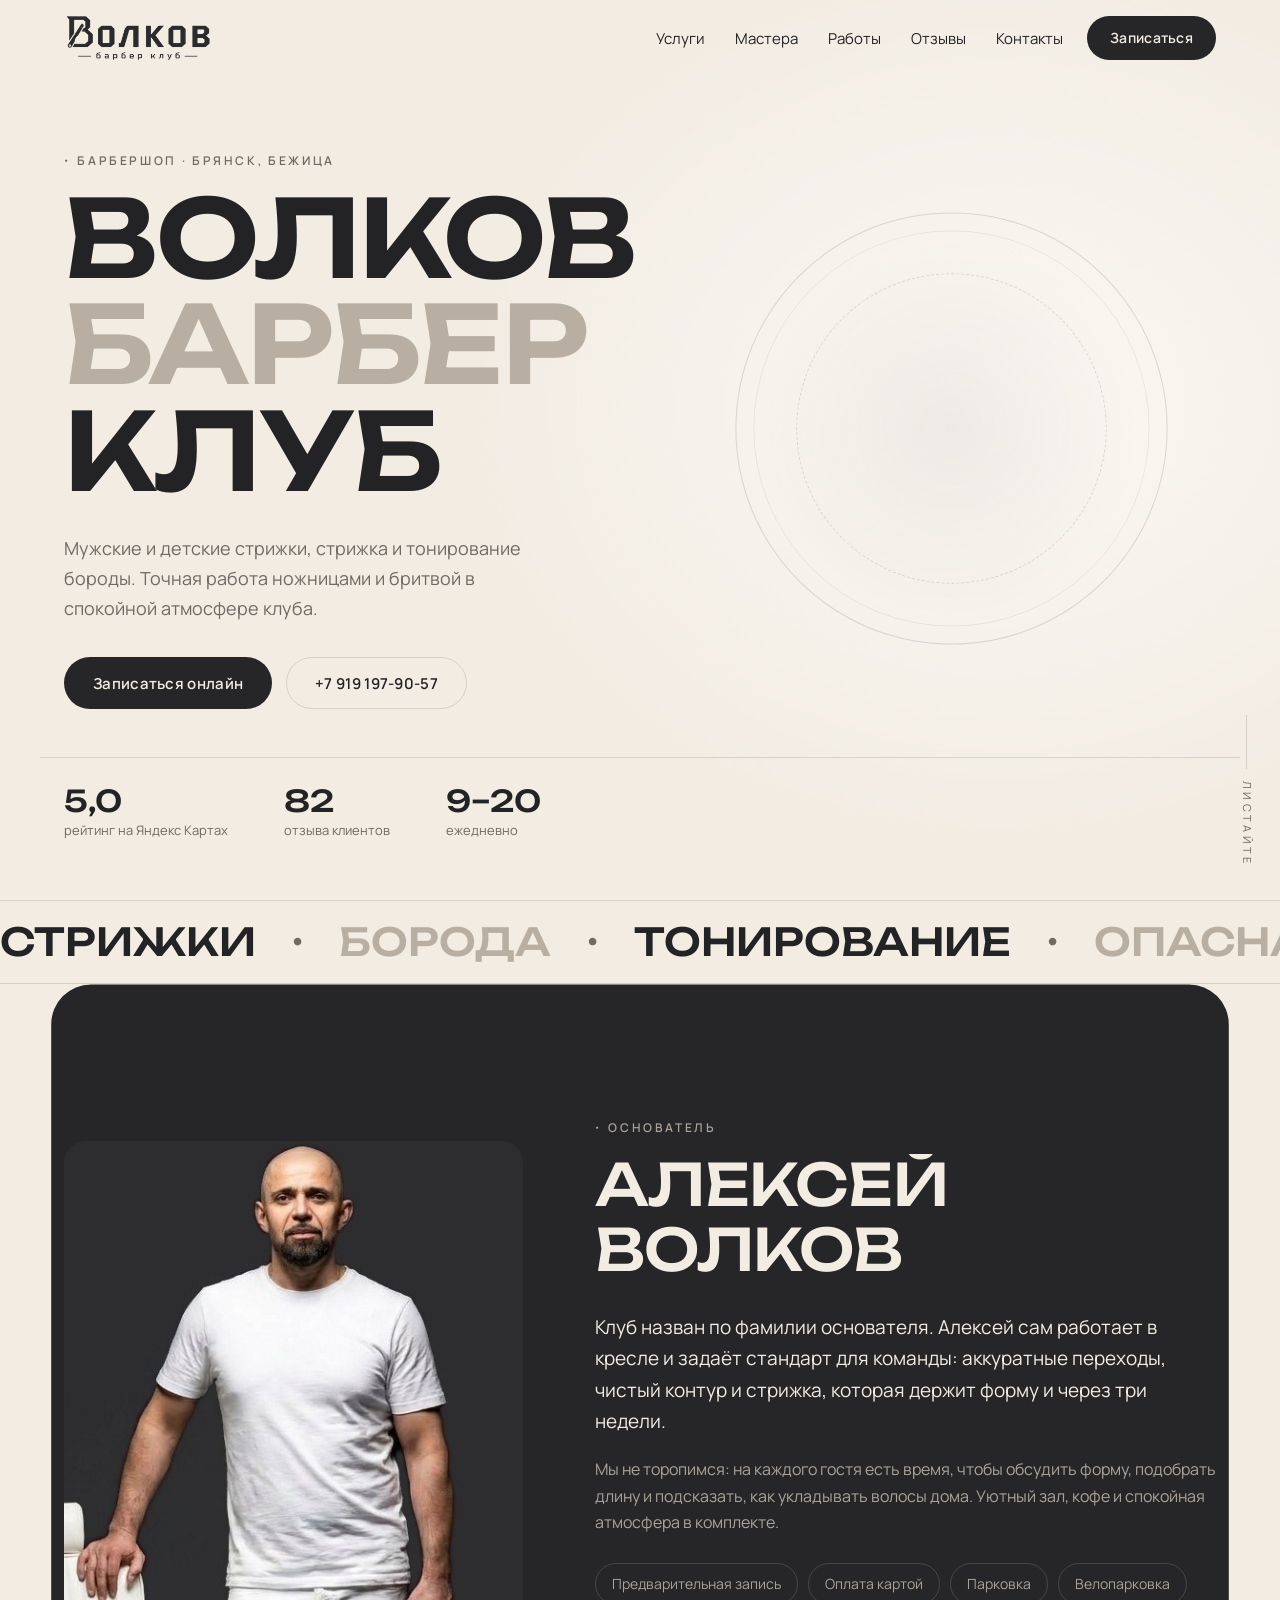
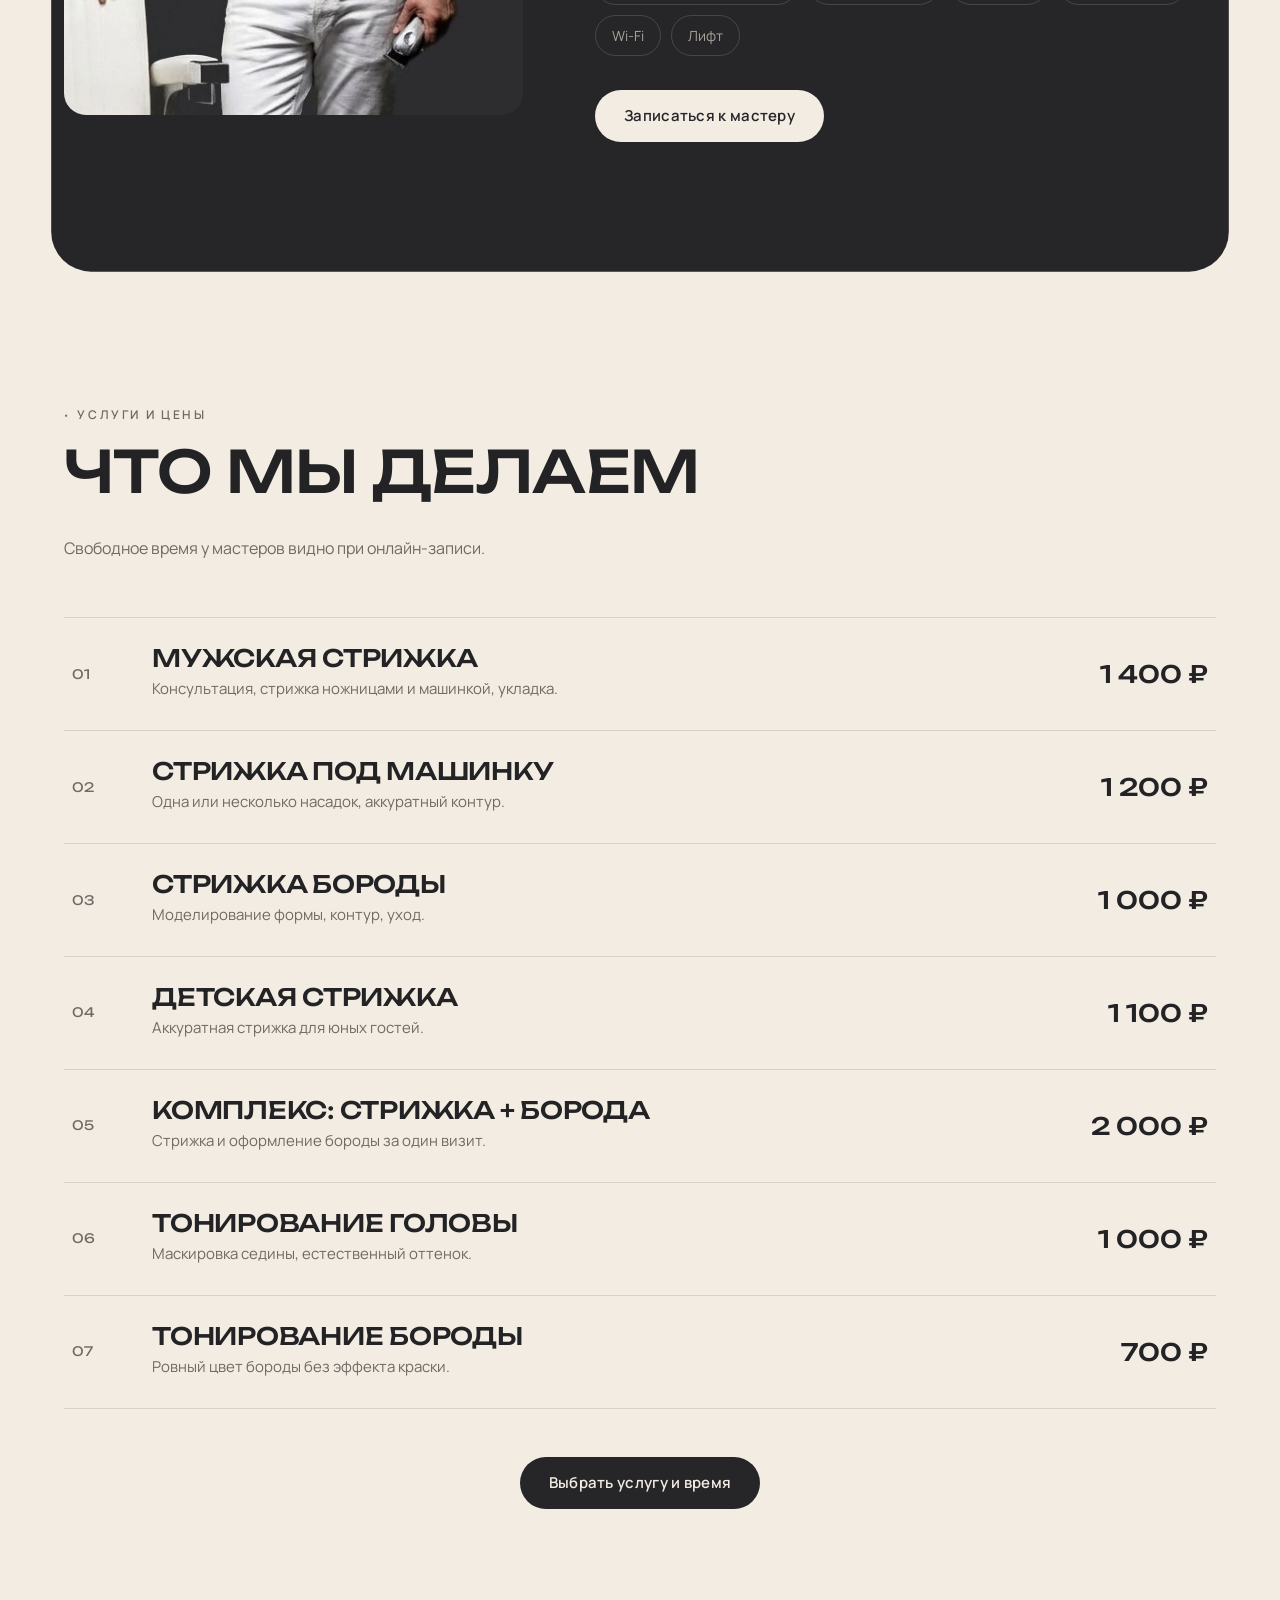
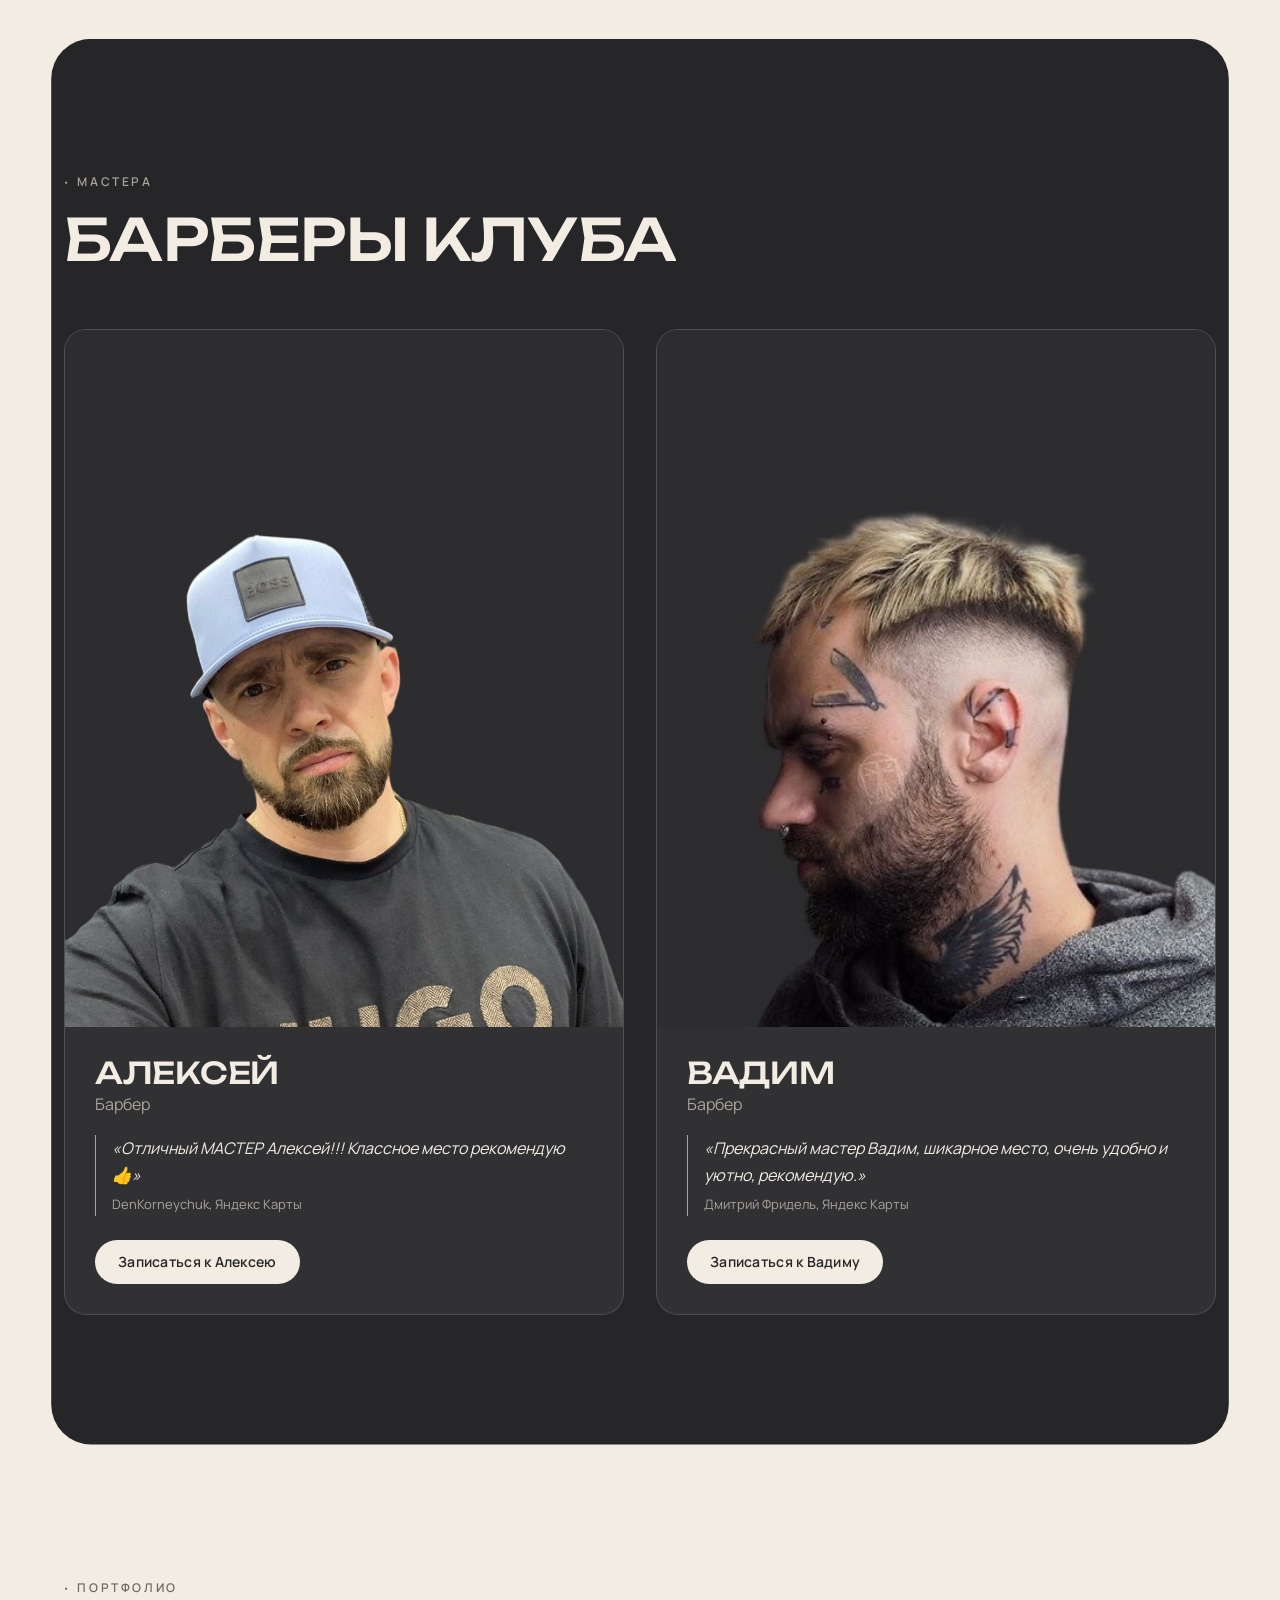
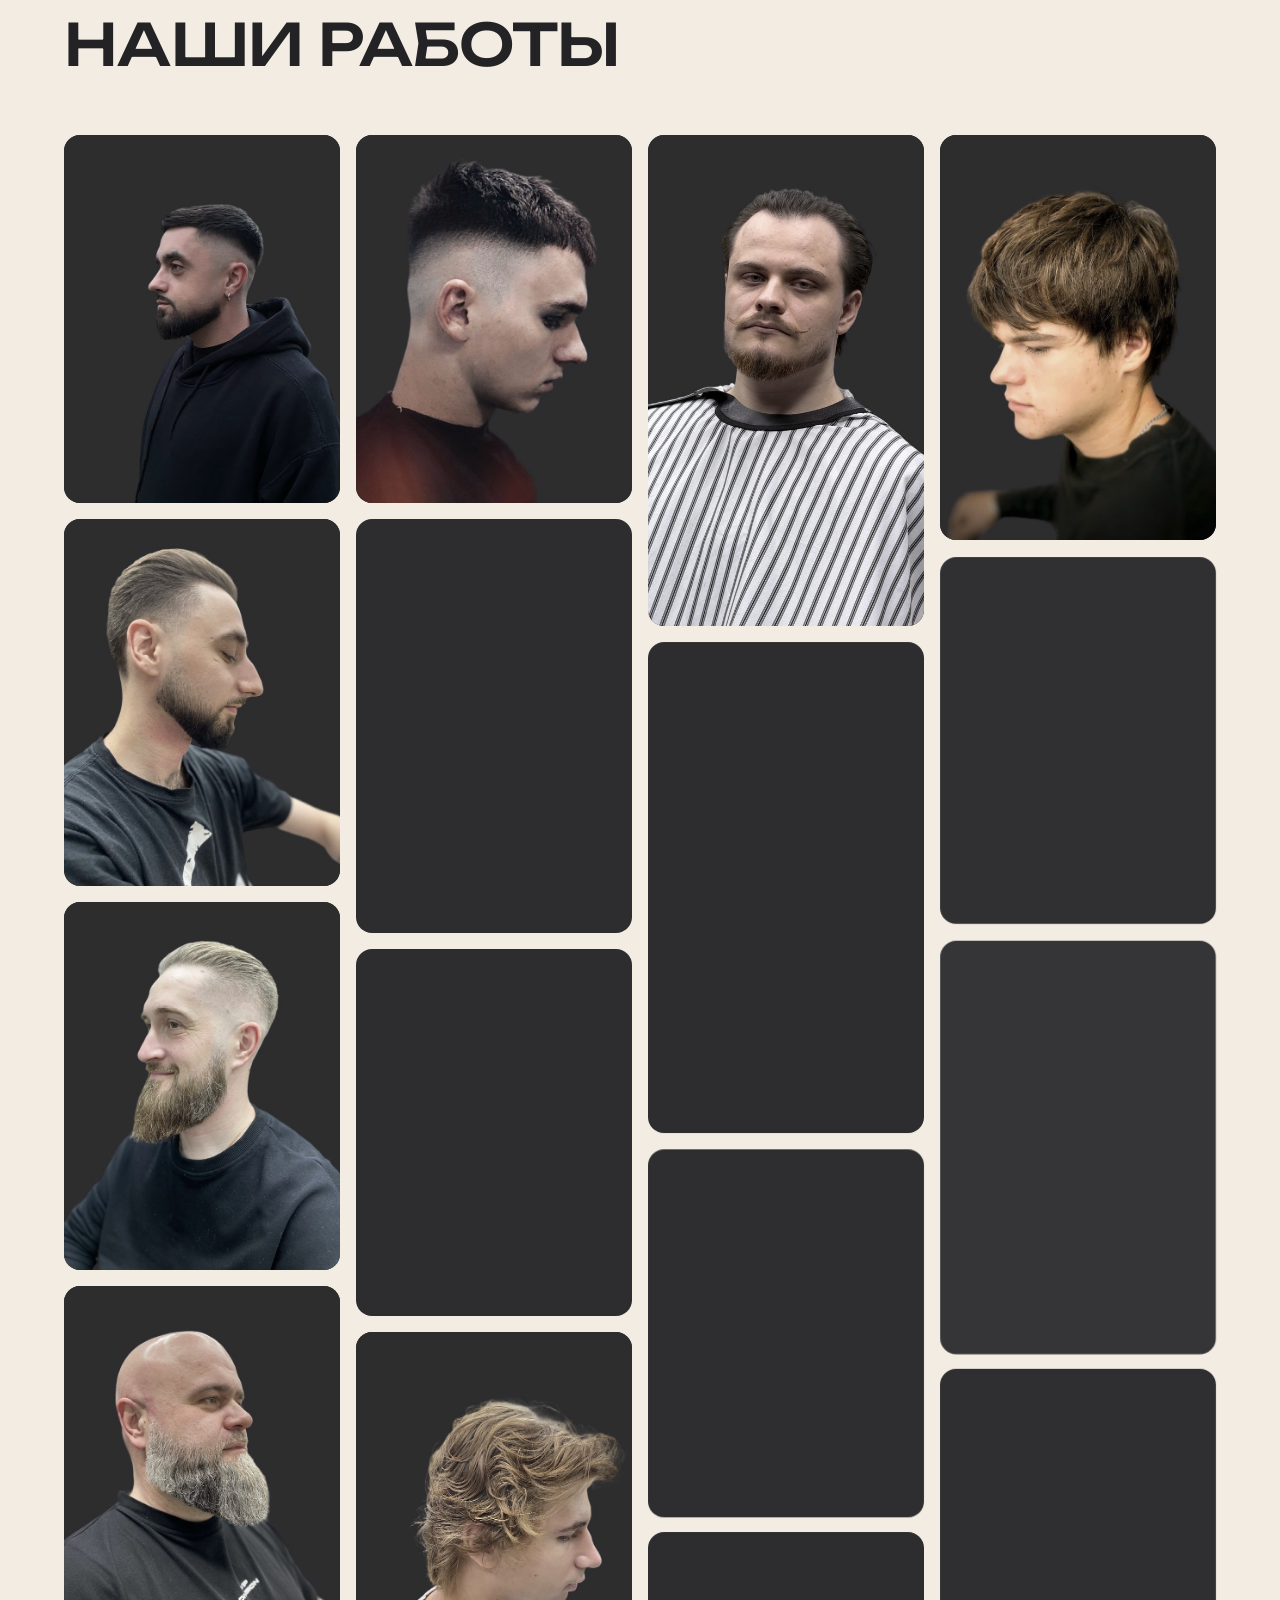
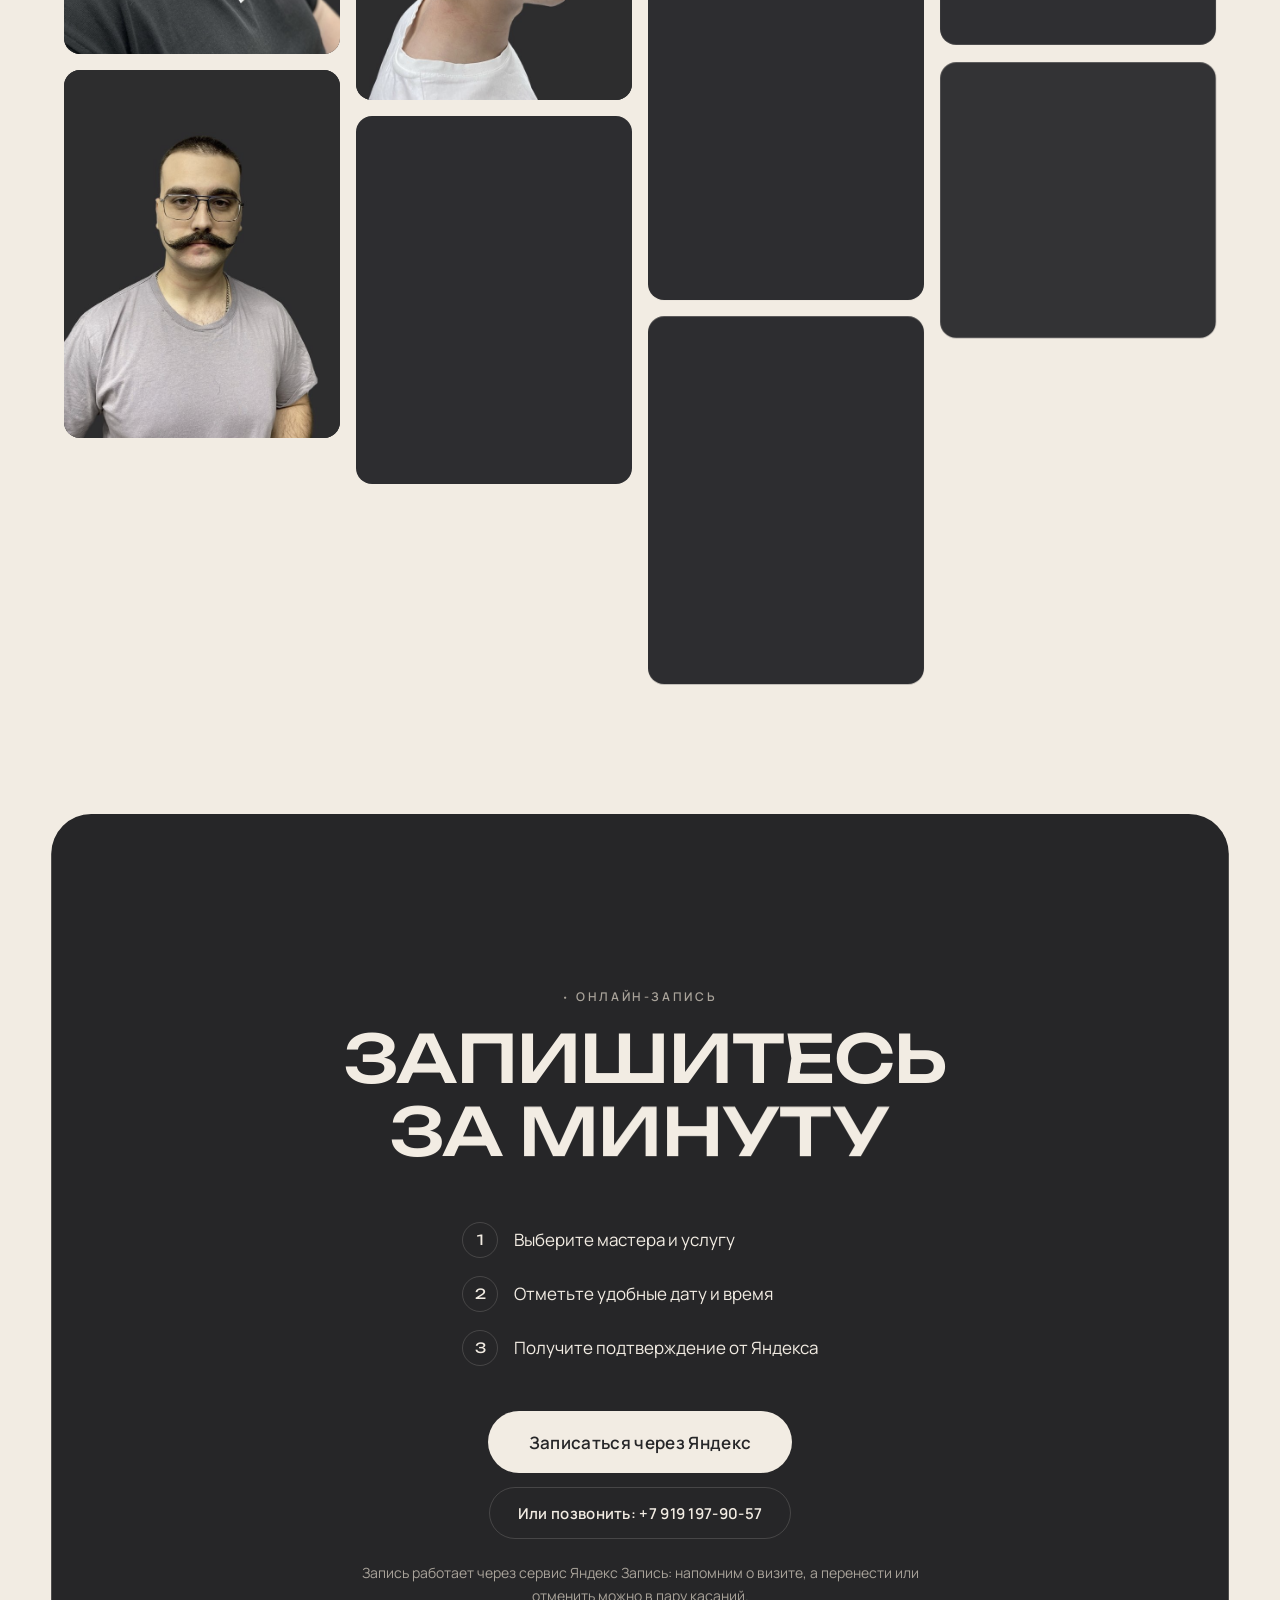
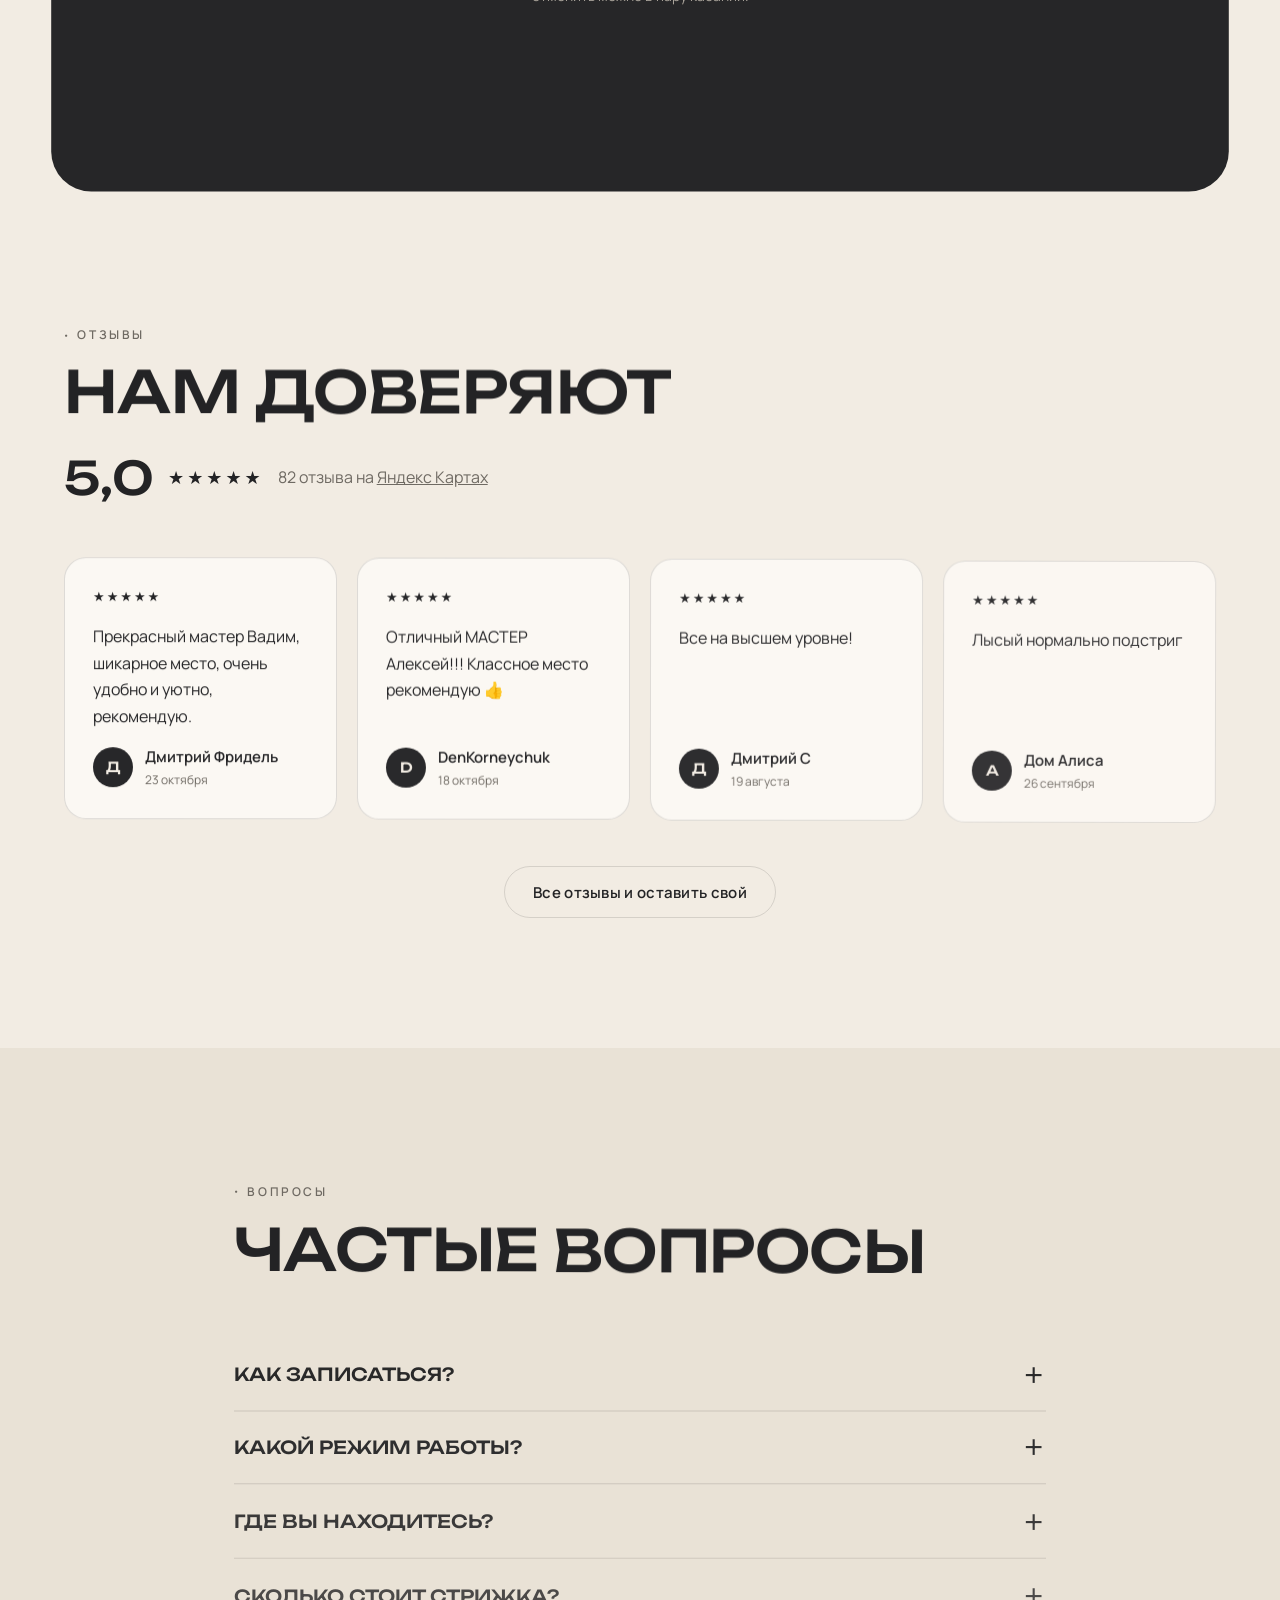
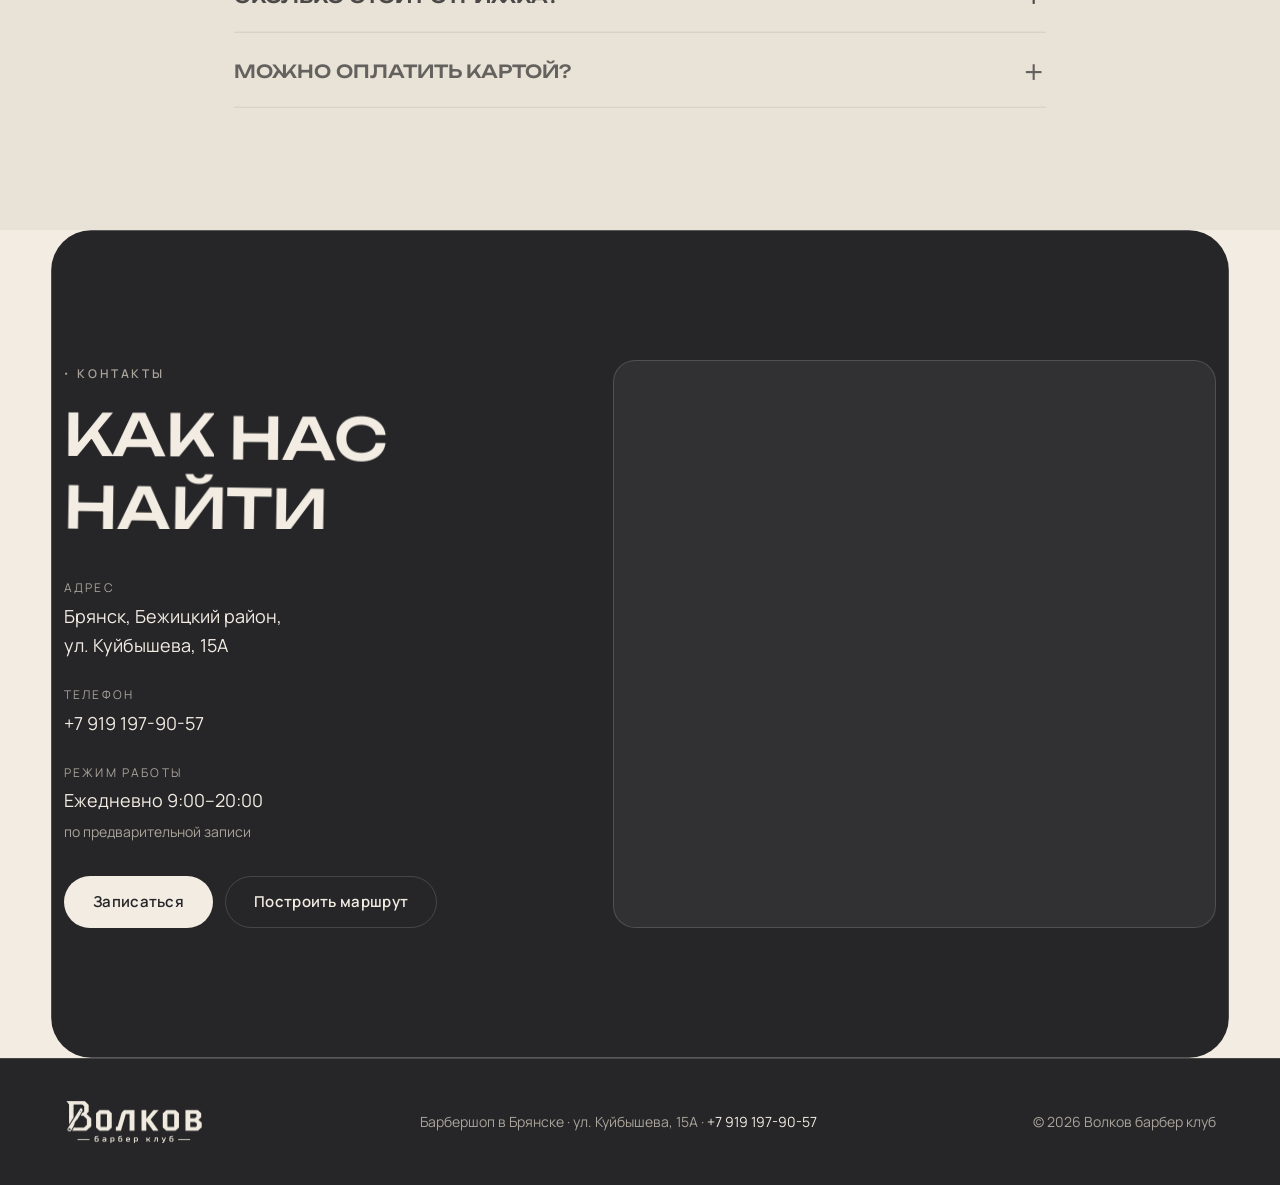
==== commit 97ca9997: "Новый дизайн: графит и молочный, 3D-ножницы и бритва, анимации прокрутки - Палитра графит + молочный" ====
--- a/index.html
+++ b/index.html
@@ -8,7 +8,7 @@
   <meta name="keywords" content="барбершоп Брянск, мужская стрижка Брянск, барбер Бежица, стрижка бороды Брянск, Волков барбер, Volkov Barber">
   <meta name="robots" content="index, follow, max-image-preview:large">
   <meta name="author" content="Волков барбер клуб">
-  <meta name="theme-color" content="#0e0d0c">
+  <meta name="theme-color" content="#f2ece3">
   <meta name="format-detection" content="telephone=yes">
   <link rel="canonical" href="https://mikeparkhom.github.io/VolkovBarber/">
 
@@ -31,8 +31,9 @@
 
   <link rel="preconnect" href="https://fonts.googleapis.com">
   <link rel="preconnect" href="https://fonts.gstatic.com" crossorigin>
-  <link href="https://fonts.googleapis.com/css2?family=Oswald:wght@400;500;600&family=Manrope:wght@400;500;600;700&display=swap" rel="stylesheet">
+  <link href="https://fonts.googleapis.com/css2?family=Unbounded:wght@300;400;500;600&family=Manrope:wght@400;500;600;700&display=swap" rel="stylesheet">
   <link rel="stylesheet" href="assets/css/style.css">
+  <link rel="modulepreload" href="assets/vendor/three.module.min.js">
 
   <script type="application/ld+json">
   {
@@ -143,10 +144,13 @@
 <body>
   <a class="skip" href="#main">Перейти к содержанию</a>
 
+  <!-- 3D-сцена: ножницы и опасная бритва, летают при прокрутке -->
+  <canvas class="stage3d" id="stage3d" aria-hidden="true"></canvas>
+
   <header class="header" id="top">
     <div class="container header__inner">
       <a class="header__logo" href="#top" aria-label="Волков барбер клуб — на главную">
-        <img src="assets/img/logo.png" alt="Волков барбер клуб" width="560" height="185">
+        <img src="assets/img/logo-graphite.png" alt="Волков барбер клуб" width="560" height="185">
       </a>
       <nav class="nav" aria-label="Основная навигация">
         <button class="nav__toggle" aria-expanded="false" aria-controls="nav-list" aria-label="Открыть меню">
@@ -158,58 +162,65 @@
           <li><a href="#works">Работы</a></li>
           <li><a href="#reviews">Отзывы</a></li>
           <li><a href="#contacts">Контакты</a></li>
-          <li class="nav__book"><a class="btn btn--gold" href="#booking" data-book>Записаться онлайн</a></li>
+          <li class="nav__book"><a class="btn btn--dark" href="#booking" data-book>Записаться онлайн</a></li>
         </ul>
       </nav>
-      <a class="btn btn--gold btn--sm header__cta" href="#booking" data-book>Записаться</a>
+      <a class="btn btn--dark btn--sm header__cta" href="#booking" data-book>Записаться</a>
     </div>
   </header>
 
   <main id="main">
     <!-- HERO -->
     <section class="hero" aria-labelledby="hero-title">
-      <div class="hero__glow" aria-hidden="true"></div>
       <div class="container hero__grid">
         <div class="hero__text">
           <p class="eyebrow">Барбершоп · Брянск, Бежица</p>
-          <h1 id="hero-title" class="hero__title">Мужские стрижки <span class="gold">без компромиссов</span></h1>
-          <p class="hero__lead">«Волков барбер клуб» — место, где стрижку делают точно под вас: фейды, текстурные и длинные стрижки, стрижка и тонирование бороды, детские стрижки.</p>
+          <h1 id="hero-title" class="hero__title">
+            <span class="line"><span>Волков</span></span>
+            <span class="line"><span class="outline">барбер</span></span>
+            <span class="line"><span>клуб</span></span>
+          </h1>
+          <p class="hero__lead">Мужские и детские стрижки, стрижка и тонирование бороды. Точная работа ножницами и бритвой в спокойной атмосфере клуба.</p>
           <div class="hero__actions">
-            <a class="btn btn--gold" href="#booking" data-book>Записаться онлайн</a>
-            <a class="btn btn--ghost" href="tel:+79191979057">+7 919 197-90-57</a>
+            <a class="btn btn--dark" href="#booking" data-book>Записаться онлайн</a>
+            <a class="btn btn--line" href="tel:+79191979057">+7 919 197-90-57</a>
           </div>
-          <ul class="hero__facts">
-            <li><strong>5,0</strong><span>рейтинг на Яндекс Картах</span></li>
-            <li><strong>82</strong><span>отзыва клиентов</span></li>
-            <li><strong>2</strong><span>мастера</span></li>
+        </div>
+        <div class="hero__stage" aria-hidden="true">
+          <div class="hero__ring"></div>
+        </div>
+      </div>
+      <ul class="hero__facts container">
+        <li><strong>5,0</strong><span>рейтинг на Яндекс Картах</span></li>
+        <li><strong>82</strong><span>отзыва клиентов</span></li>
+        <li><strong>9–20</strong><span>ежедневно</span></li>
+      </ul>
+      <div class="hero__scroll" aria-hidden="true"><span></span>листайте</div>
+    </section>
+
+    <!-- MARQUEE -->
+    <div class="marquee" aria-hidden="true">
+      <div class="marquee__track">
+        <span>Стрижки</span><i>·</i><span>Борода</span><i>·</i><span>Тонирование</span><i>·</i><span>Опасная бритва</span><i>·</i><span>Детские стрижки</span><i>·</i>
+        <span>Стрижки</span><i>·</i><span>Борода</span><i>·</i><span>Тонирование</span><i>·</i><span>Опасная бритва</span><i>·</i><span>Детские стрижки</span><i>·</i>
+      </div>
+    </div>
+
+    <!-- ABOUT / FOUNDER -->
+    <section class="section section--dark curtain" id="about" aria-labelledby="about-title">
+      <div class="container about__grid">
+        <div class="about__photo" data-parallax>
+          <img src="assets/img/team/volkov-portrait.jpg" alt="Основатель барбершопа Алексей Волков" width="540" height="675" loading="lazy">
+        </div>
+        <div class="about__text">
+          <p class="eyebrow">Основатель</p>
+          <h2 id="about-title" class="h2" data-split>Алексей Волков</h2>
+          <p class="lead">Клуб назван по фамилии основателя. Алексей сам работает в кресле и задаёт стандарт для команды: аккуратные переходы, чистый контур и стрижка, которая держит форму и через три недели.</p>
+          <p class="muted">Мы не торопимся: на каждого гостя есть время, чтобы обсудить форму, подобрать длину и подсказать, как укладывать волосы дома. Уютный зал, кофе и спокойная атмосфера в комплекте.</p>
+          <ul class="perks">
+            <li>Предварительная запись</li><li>Оплата картой</li><li>Парковка</li><li>Велопарковка</li><li>Wi-Fi</li><li>Лифт</li>
           </ul>
-        </div>
-        <figure class="hero__photo">
-          <img src="assets/img/team/volkov.jpg" alt="Алексей Волков, основатель барбершопа «Волков барбер клуб», у барберского кресла" width="900" height="1117" fetchpriority="high">
-          <figcaption><span>Алексей Волков</span>основатель клуба</figcaption>
-        </figure>
-      </div>
-    </section>
-
-    <!-- FEATURES -->
-    <section class="strip" aria-label="Удобства">
-      <div class="container strip__list">
-        <span>Предварительная запись</span><span>Оплата картой</span><span>Парковка</span><span>Велопарковка</span><span>Wi-Fi</span><span>Лифт</span>
-      </div>
-    </section>
-
-    <!-- ABOUT / FOUNDER -->
-    <section class="section about" id="about" aria-labelledby="about-title">
-      <div class="container about__grid">
-        <div class="about__photo">
-          <img src="assets/img/team/volkov-portrait.jpg" alt="Основатель барбершопа Алексей Волков" width="540" height="675" loading="lazy">
-        </div>
-        <div>
-          <p class="eyebrow">Основатель</p>
-          <h2 id="about-title" class="h2">Алексей Волков</h2>
-          <p class="lead">Клуб назван по фамилии основателя. Алексей сам работает в кресле и задаёт стандарт для команды: аккуратные переходы, чистый контур и стрижка, которая держит форму и через три недели.</p>
-          <p>Мы не торопимся: на каждого гостя есть время, чтобы обсудить форму, подобрать длину и подсказать, как укладывать волосы дома. Уютный зал, кофе и спокойная атмосфера — в комплекте.</p>
-          <a class="btn btn--gold" href="#booking" data-book>Записаться к мастеру</a>
+          <a class="btn btn--milk" href="#booking" data-book>Записаться к мастеру</a>
         </div>
       </div>
     </section>
@@ -219,7 +230,7 @@
       <div class="container">
         <div class="section__head">
           <p class="eyebrow">Услуги и цены</p>
-          <h2 id="services-title" class="h2">Что мы делаем</h2>
+          <h2 id="services-title" class="h2" data-split>Что мы делаем</h2>
           <p class="muted">Свободное время у мастеров видно при онлайн-записи.</p>
         </div>
         <ul class="price">
@@ -252,34 +263,34 @@
             <span class="price__value">700 ₽</span>
           </li>
         </ul>
-        <div class="center"><a class="btn btn--gold" href="#booking" data-book>Выбрать услугу и время</a></div>
+        <div class="center"><a class="btn btn--dark" href="#booking" data-book>Выбрать услугу и время</a></div>
       </div>
     </section>
 
     <!-- TEAM -->
-    <section class="section section--alt" id="team" aria-labelledby="team-title">
+    <section class="section section--dark curtain" id="team" aria-labelledby="team-title">
       <div class="container">
         <div class="section__head">
           <p class="eyebrow">Мастера</p>
-          <h2 id="team-title" class="h2">Барберы клуба</h2>
+          <h2 id="team-title" class="h2" data-split>Барберы клуба</h2>
         </div>
         <div class="team">
-          <article class="card master">
+          <article class="master">
             <div class="master__photo"><img src="assets/img/team/alexey.jpg" alt="Барбер Алексей" width="900" height="1200" loading="lazy"></div>
             <div class="master__body">
               <h3>Алексей</h3>
               <p class="muted">Барбер</p>
               <blockquote>«Отличный МАСТЕР Алексей!!! Классное место рекомендую 👍»<cite>DenKorneychuk, Яндекс Карты</cite></blockquote>
-              <a class="btn btn--ghost btn--sm" href="#booking" data-book>Записаться к Алексею</a>
+              <a class="btn btn--milk btn--sm" href="#booking" data-book>Записаться к Алексею</a>
             </div>
           </article>
-          <article class="card master">
+          <article class="master">
             <div class="master__photo"><img src="assets/img/team/vadim.jpg" alt="Барбер Вадим" width="480" height="600" loading="lazy"></div>
             <div class="master__body">
               <h3>Вадим</h3>
               <p class="muted">Барбер</p>
               <blockquote>«Прекрасный мастер Вадим, шикарное место, очень удобно и уютно, рекомендую.»<cite>Дмитрий Фридель, Яндекс Карты</cite></blockquote>
-              <a class="btn btn--ghost btn--sm" href="#booking" data-book>Записаться к Вадиму</a>
+              <a class="btn btn--milk btn--sm" href="#booking" data-book>Записаться к Вадиму</a>
             </div>
           </article>
         </div>
@@ -291,7 +302,7 @@
       <div class="container">
         <div class="section__head">
           <p class="eyebrow">Портфолио</p>
-          <h2 id="works-title" class="h2">Наши работы</h2>
+          <h2 id="works-title" class="h2" data-split>Наши работы</h2>
         </div>
         <div class="gallery" id="gallery">
           <button type="button" data-full="assets/img/works/w01-full.jpg" aria-label="Открыть фото: мужская стрижка с фейдом и оформленная борода"><img src="assets/img/works/w01.jpg" alt="Мужская стрижка с фейдом и оформленная борода — работа барбершопа «Волков барбер клуб»" width="640" height="853" loading="lazy" decoding="async"></button>
@@ -319,31 +330,29 @@
     </section>
 
     <!-- BOOKING -->
-    <section class="section booking" id="booking" aria-labelledby="booking-title">
+    <section class="section section--dark booking curtain" id="booking" aria-labelledby="booking-title">
       <div class="container booking__box">
-        <div>
-          <p class="eyebrow">Онлайн-запись</p>
-          <h2 id="booking-title" class="h2">Запишитесь за минуту</h2>
-          <ol class="steps">
-            <li>Выберите мастера и услугу</li>
-            <li>Отметьте удобные дату и время</li>
-            <li>Получите подтверждение от Яндекса</li>
-          </ol>
-        </div>
+        <p class="eyebrow">Онлайн-запись</p>
+        <h2 id="booking-title" class="h2" data-split>Запишитесь за минуту</h2>
+        <ol class="steps">
+          <li>Выберите мастера и услугу</li>
+          <li>Отметьте удобные дату и время</li>
+          <li>Получите подтверждение от Яндекса</li>
+        </ol>
         <div class="booking__actions">
-          <a class="btn btn--gold btn--lg" href="https://yandex.ru/web-maps/webview?mode=booking&amp;booking[permalink]=171798453705&amp;booking[standalone]=true&amp;source=partner-cta" target="_blank" rel="noopener" data-yandex-booking>Записаться через Яндекс</a>
-          <a class="btn btn--ghost" href="tel:+79191979057">Или позвонить: +7 919 197-90-57</a>
-          <p class="muted small">Запись работает через сервис Яндекс Запись: напомним о визите, а перенести или отменить можно в пару касаний.</p>
-        </div>
+          <a class="btn btn--milk btn--lg" href="https://yandex.ru/web-maps/webview?mode=booking&amp;booking[permalink]=171798453705&amp;booking[standalone]=true&amp;source=partner-cta" target="_blank" rel="noopener" data-yandex-booking>Записаться через Яндекс</a>
+          <a class="btn btn--line-light" href="tel:+79191979057">Или позвонить: +7 919 197-90-57</a>
+        </div>
+        <p class="muted small">Запись работает через сервис Яндекс Запись: напомним о визите, а перенести или отменить можно в пару касаний.</p>
       </div>
     </section>
 
     <!-- REVIEWS -->
-    <section class="section section--alt" id="reviews" aria-labelledby="reviews-title">
+    <section class="section" id="reviews" aria-labelledby="reviews-title">
       <div class="container">
         <div class="section__head">
           <p class="eyebrow">Отзывы</p>
-          <h2 id="reviews-title" class="h2">Нам доверяют</h2>
+          <h2 id="reviews-title" class="h2" data-split>Нам доверяют</h2>
           <div class="rating">
             <span class="rating__value">5,0</span>
             <span class="rating__stars" aria-hidden="true">★★★★★</span>
@@ -351,53 +360,54 @@
           </div>
         </div>
         <div class="reviews">
-          <figure class="card review">
+          <figure class="review">
             <div class="review__stars" aria-label="5 из 5">★★★★★</div>
             <blockquote>Прекрасный мастер Вадим, шикарное место, очень удобно и уютно, рекомендую.</blockquote>
             <figcaption><span class="avatar">Д</span><span>Дмитрий Фридель<small>23 октября</small></span></figcaption>
           </figure>
-          <figure class="card review">
+          <figure class="review">
             <div class="review__stars" aria-label="5 из 5">★★★★★</div>
             <blockquote>Отличный МАСТЕР Алексей!!! Классное место рекомендую 👍</blockquote>
             <figcaption><span class="avatar">D</span><span>DenKorneychuk<small>18 октября</small></span></figcaption>
           </figure>
-          <figure class="card review">
+          <figure class="review">
             <div class="review__stars" aria-label="5 из 5">★★★★★</div>
             <blockquote>Все на высшем уровне!</blockquote>
             <figcaption><span class="avatar">Д</span><span>Дмитрий С<small>19 августа</small></span></figcaption>
           </figure>
-          <figure class="card review">
+          <figure class="review">
             <div class="review__stars" aria-label="5 из 5">★★★★★</div>
             <blockquote>Лысый нормально подстриг</blockquote>
             <figcaption><span class="avatar">А</span><span>Дом Алиса<small>26 сентября</small></span></figcaption>
           </figure>
         </div>
-        <div class="center"><a class="btn btn--ghost" href="https://yandex.ru/maps/org/171798453705/reviews/" target="_blank" rel="noopener">Все отзывы и оставить свой</a></div>
+        <div class="center"><a class="btn btn--line" href="https://yandex.ru/maps/org/171798453705/reviews/" target="_blank" rel="noopener">Все отзывы и оставить свой</a></div>
       </div>
     </section>
 
     <!-- FAQ -->
-    <section class="section" id="faq" aria-labelledby="faq-title">
+    <section class="section section--milk2" id="faq" aria-labelledby="faq-title">
       <div class="container container--narrow">
         <div class="section__head">
           <p class="eyebrow">Вопросы</p>
-          <h2 id="faq-title" class="h2">Частые вопросы</h2>
+          <h2 id="faq-title" class="h2" data-split>Частые вопросы</h2>
         </div>
         <div class="faq">
-          <details><summary>Как записаться?</summary><p>Нажмите «Записаться» — откроется Яндекс Запись, где можно выбрать мастера, услугу и время. Или позвоните по номеру +7 919 197-90-57.</p></details>
+          <details><summary>Как записаться?</summary><p>Нажмите «Записаться»: откроется Яндекс Запись, где можно выбрать мастера, услугу и время. Или позвоните по номеру +7 919 197-90-57.</p></details>
+          <details><summary>Какой режим работы?</summary><p>Ежедневно с 9:00 до 20:00 по предварительной записи.</p></details>
           <details><summary>Где вы находитесь?</summary><p>Брянск, Бежицкий район, улица Куйбышева, 15А. Рядом есть парковка и велопарковка.</p></details>
-          <details><summary>Сколько стоит стрижка?</summary><p>Мужская стрижка — 1 400 ₽, под машинку — 1 200 ₽, детская — 1 100 ₽, комплекс «стрижка + борода» — 2 000 ₽. Полный прайс — в разделе «Услуги».</p></details>
+          <details><summary>Сколько стоит стрижка?</summary><p>Мужская стрижка 1 400 ₽, под машинку 1 200 ₽, детская 1 100 ₽, комплекс «стрижка + борода» 2 000 ₽. Полный прайс в разделе «Услуги».</p></details>
           <details><summary>Можно оплатить картой?</summary><p>Да, принимаем банковские карты.</p></details>
         </div>
       </div>
     </section>
 
     <!-- CONTACTS -->
-    <section class="section section--alt" id="contacts" aria-labelledby="contacts-title">
+    <section class="section section--dark curtain" id="contacts" aria-labelledby="contacts-title">
       <div class="container contacts">
         <div class="contacts__info">
           <p class="eyebrow">Контакты</p>
-          <h2 id="contacts-title" class="h2">Как нас найти</h2>
+          <h2 id="contacts-title" class="h2" data-split>Как нас найти</h2>
           <address>
             <dl>
               <dt>Адрес</dt>
@@ -409,8 +419,8 @@
             </dl>
           </address>
           <div class="contacts__actions">
-            <a class="btn btn--gold" href="#booking" data-book>Записаться</a>
-            <a class="btn btn--ghost" href="https://yandex.ru/maps/?rtext=~53.307251%2C34.30711&amp;mode=routes" target="_blank" rel="noopener">Построить маршрут</a>
+            <a class="btn btn--milk" href="#booking" data-book>Записаться</a>
+            <a class="btn btn--line-light" href="https://yandex.ru/maps/?rtext=~53.307251%2C34.30711&amp;mode=routes" target="_blank" rel="noopener">Построить маршрут</a>
           </div>
         </div>
         <div class="contacts__map">
@@ -422,9 +432,9 @@
 
   <footer class="footer">
     <div class="container footer__inner">
-      <img src="assets/img/logo.png" alt="Волков барбер клуб" width="180" height="59" loading="lazy">
-      <p class="muted small">Барбершоп в Брянске · ул. Куйбышева, 15А · <a href="tel:+79191979057">+7 919 197-90-57</a></p>
-      <p class="muted small">© <span data-year>2026</span> Волков барбер клуб</p>
+      <img src="assets/img/logo-milk.png" alt="Волков барбер клуб" width="180" height="59" loading="lazy">
+      <p class="small">Барбершоп в Брянске · ул. Куйбышева, 15А · <a href="tel:+79191979057">+7 919 197-90-57</a></p>
+      <p class="small">© <span data-year>2026</span> Волков барбер клуб</p>
     </div>
   </footer>
 
@@ -433,6 +443,10 @@
     <img alt="">
   </div>
 
+  <script src="assets/vendor/gsap.min.js" defer></script>
+  <script src="assets/vendor/ScrollTrigger.min.js" defer></script>
   <script src="assets/js/main.js" defer></script>
+  <script type="importmap">{ "imports": { "three": "./assets/vendor/three.module.min.js" } }</script>
+  <script type="module" src="assets/js/scene.js"></script>
 </body>
 </html>
--- a/assets/css/style.css
+++ b/assets/css/style.css
@@ -1,216 +1,235 @@
 :root {
-  --bg: #0e0d0c;
-  --bg-alt: #141210;
-  --surface: #1a1715;
-  --line: #2c2724;
-  --photo-bg: #2b2622;
-  --text: #efe8dd;
-  --muted: #a39a8e;
-  --gold: #d9b47e;
-  --gold-2: #b98a52;
-  --gold-grad: linear-gradient(135deg, #f0d4a0 0%, #d9b47e 45%, #b98a52 100%);
-  --radius: 18px;
-  --container: 1180px;
-  --font-head: "Oswald", "Arial Narrow", sans-serif;
+  --milk: #f2ece3;
+  --milk-2: #e9e2d6;
+  --milk-3: #ddd4c6;
+  --graphite: #262628;
+  --graphite-2: #313134;
+  --graphite-3: #3d3d41;
+  --ink: #232325;
+  --ink-muted: #6f6a63;
+  --light: #f2ece3;
+  --light-muted: #a9a39a;
+  --line-dark: rgba(35, 35, 37, .14);
+  --line-light: rgba(242, 236, 227, .16);
+  --photo-bg: #2d2d30;
+  --radius: 22px;
+  --container: 1200px;
+  --font-head: "Unbounded", "Arial Black", sans-serif;
   --font-body: "Manrope", system-ui, -apple-system, "Segoe UI", sans-serif;
-  color-scheme: dark;
+  --ease: cubic-bezier(.2, .7, .1, 1);
 }
 
 *, *::before, *::after { box-sizing: border-box; }
-html { scroll-behavior: smooth; scroll-padding-top: 84px; -webkit-text-size-adjust: 100%; }
+html { scroll-padding-top: 84px; -webkit-text-size-adjust: 100%; }
 body {
   margin: 0;
-  background: var(--bg);
-  color: var(--text);
+  background: var(--milk);
+  color: var(--ink);
   font: 400 16px/1.65 var(--font-body);
   -webkit-font-smoothing: antialiased;
   overflow-x: hidden;
 }
 img { display: block; max-width: 100%; height: auto; }
 a { color: inherit; }
-h1, h2, h3 { font-family: var(--font-head); font-weight: 500; line-height: 1.1; margin: 0 0 .5em; letter-spacing: .01em; }
+h1, h2, h3 { font-family: var(--font-head); font-weight: 500; line-height: 1.05; margin: 0 0 .5em; letter-spacing: -.01em; }
 p { margin: 0 0 1em; }
 
-.container { width: 100%; max-width: var(--container); margin: 0 auto; padding: 0 20px; }
-.container--narrow { max-width: 820px; }
-.skip { position: absolute; left: -9999px; top: 8px; background: var(--gold); color: #111; padding: 8px 14px; border-radius: 8px; z-index: 100; }
+.container { width: 100%; max-width: var(--container); margin: 0 auto; padding: 0 24px; }
+.container--narrow { max-width: 860px; }
+.skip { position: absolute; left: -9999px; top: 8px; background: var(--graphite); color: var(--milk); padding: 8px 14px; border-radius: 8px; z-index: 100; }
 .skip:focus { left: 8px; }
 
-.eyebrow { font: 600 12px/1 var(--font-body); letter-spacing: .22em; text-transform: uppercase; color: var(--gold); margin-bottom: 16px; display: inline-flex; align-items: center; gap: 10px; }
-.eyebrow::before { content: ""; width: 26px; height: 1px; background: currentColor; }
-.h2 { font-size: clamp(32px, 5vw, 52px); text-transform: uppercase; }
-.gold { background: var(--gold-grad); -webkit-background-clip: text; background-clip: text; color: transparent; }
-.muted { color: var(--muted); }
+.eyebrow { font: 600 12px/1 var(--font-body); letter-spacing: .22em; text-transform: uppercase; color: var(--ink-muted); margin-bottom: 18px; display: inline-flex; align-items: center; gap: .55em; }
+.eyebrow::before { content: "·"; font-size: 1.4em; line-height: 1; }
+.h2 { font-size: clamp(30px, 4.6vw, 58px); text-transform: uppercase; }
+.muted { color: var(--ink-muted); }
 .small { font-size: 14px; }
-.lead { font-size: 19px; color: #ddd4c7; }
-.center { text-align: center; margin-top: 40px; }
-
-/* Buttons */
+.lead { font-size: 19px; }
+.center { text-align: center; margin-top: 48px; }
+
+/* Кнопки */
 .btn {
   display: inline-flex; align-items: center; justify-content: center; gap: 8px;
-  min-height: 50px; padding: 0 26px; border-radius: 999px;
+  min-height: 52px; padding: 0 28px; border-radius: 999px;
   font: 600 15px/1 var(--font-body); letter-spacing: .02em; text-decoration: none;
-  border: 1px solid transparent; cursor: pointer;
-  transition: transform .2s ease, box-shadow .2s ease, background-color .2s, border-color .2s;
-}
+  border: 1px solid transparent; cursor: pointer; position: relative; overflow: hidden; isolation: isolate;
+  transition: transform .35s var(--ease), background-color .3s, color .3s, border-color .3s;
+}
+.btn::after { content: ""; position: absolute; inset: 0; z-index: -1; border-radius: inherit; transform: translateY(101%); transition: transform .45s var(--ease); }
+.btn:hover::after { transform: none; }
 .btn:hover { transform: translateY(-2px); }
-.btn:focus-visible { outline: 2px solid var(--gold); outline-offset: 3px; }
-.btn--gold { background: var(--gold-grad); color: #17120c; box-shadow: 0 8px 30px -10px rgba(217, 180, 126, .6); }
-.btn--gold:hover { box-shadow: 0 14px 40px -12px rgba(217, 180, 126, .8); }
-.btn--ghost { border-color: var(--line); color: var(--text); background: rgba(255,255,255,.02); }
-.btn--ghost:hover { border-color: var(--gold-2); }
-.btn--sm { min-height: 42px; padding: 0 20px; font-size: 14px; }
-.btn--lg { min-height: 60px; padding: 0 36px; font-size: 17px; }
-
-/* Header */
+.btn:focus-visible { outline: 2px solid currentColor; outline-offset: 3px; }
+.btn--dark { background: var(--graphite); color: var(--milk); }
+.btn--dark::after { background: var(--graphite-3); }
+.btn--milk { background: var(--milk); color: var(--graphite); }
+.btn--milk::after { background: #fff; }
+.btn--line { border-color: var(--line-dark); color: var(--ink); }
+.btn--line::after { background: var(--milk-3); }
+.btn--line-light { border-color: var(--line-light); color: var(--light); }
+.btn--line-light::after { background: var(--graphite-3); }
+.btn--sm { min-height: 44px; padding: 0 22px; font-size: 14px; }
+.btn--lg { min-height: 62px; padding: 0 40px; font-size: 17px; }
+
+/* 3D-сцена поверх страницы, клики проходят сквозь */
+.stage3d { position: fixed; inset: 0; width: 100vw; height: 100vh; z-index: 40; pointer-events: none; }
+
+/* Шапка */
 .header {
-  position: sticky; top: 0; z-index: 50;
-  background: rgba(14, 13, 12, .72);
-  backdrop-filter: saturate(140%) blur(14px); -webkit-backdrop-filter: saturate(140%) blur(14px);
-  border-bottom: 1px solid rgba(255,255,255,.05);
-}
-.header__inner { display: flex; align-items: center; gap: 24px; height: 72px; }
-.header__logo img { width: 150px; height: auto; }
+  position: fixed; top: 0; left: 0; right: 0; z-index: 50;
+  transition: background-color .4s, backdrop-filter .4s, transform .5s var(--ease);
+}
+.header.is-scrolled { background: rgba(242, 236, 227, .78); backdrop-filter: saturate(140%) blur(14px); -webkit-backdrop-filter: saturate(140%) blur(14px); box-shadow: 0 1px 0 var(--line-dark); }
+.header.is-hidden { transform: translateY(-100%); }
+.header__inner { display: flex; align-items: center; gap: 24px; height: 76px; }
+.header__logo img { width: 148px; height: auto; }
 .nav { margin-left: auto; }
-.nav__list { display: flex; gap: 30px; list-style: none; margin: 0; padding: 0; }
-.nav__list a { text-decoration: none; font-size: 15px; color: #d6cdc1; transition: color .2s; }
-.nav__list a:hover { color: var(--gold); }
-.nav__toggle { display: none; }
-.nav__book { display: none; }
-
-/* Hero */
-.hero { position: relative; padding: 72px 0 96px; overflow: hidden; }
-.hero__glow { position: absolute; inset: -20% -10% auto auto; width: 70vw; height: 70vw; max-width: 900px; max-height: 900px;
-  background: radial-gradient(closest-side, rgba(217,180,126,.16), transparent 70%); pointer-events: none; }
-.hero__grid { position: relative; display: grid; grid-template-columns: 1.1fr .9fr; gap: 56px; align-items: center; }
-.hero__title { font-size: clamp(40px, 6vw, 76px); text-transform: uppercase; font-weight: 600; margin-bottom: 24px; }
-.hero__title .gold { display: block; }
-.hero__lead { font-size: 19px; color: #d4cbbe; max-width: 540px; }
-.hero__actions { display: flex; flex-wrap: wrap; gap: 14px; margin: 32px 0 44px; }
-.hero__facts { display: flex; gap: 40px; list-style: none; padding: 0; margin: 0; }
-.hero__facts strong { display: block; font: 500 38px/1 var(--font-head); color: var(--gold); }
-.hero__facts span { font-size: 13px; color: var(--muted); }
-.hero__photo { position: relative; margin: 0; border-radius: 28px; overflow: hidden; background: var(--photo-bg); aspect-ratio: 4/5;
-  box-shadow: 0 40px 80px -30px rgba(0,0,0,.8), inset 0 0 0 1px rgba(255,255,255,.06); }
-.hero__photo img { width: 100%; height: 100%; object-fit: cover; }
-.hero__photo figcaption { position: absolute; left: 20px; bottom: 20px; padding: 12px 18px; border-radius: 14px;
-  background: rgba(14,13,12,.7); backdrop-filter: blur(10px); -webkit-backdrop-filter: blur(10px); font-size: 13px; color: var(--muted); }
-.hero__photo figcaption span { display: block; font: 500 20px/1.2 var(--font-head); color: var(--text); }
-
-/* Strip */
-.strip { border-block: 1px solid var(--line); background: var(--bg-alt); }
-.strip__list { display: flex; flex-wrap: wrap; justify-content: center; gap: 12px 36px; padding-block: 22px; font-size: 14px; color: var(--muted); }
-.strip__list span::before { content: "✦"; color: var(--gold); margin-right: 10px; font-size: 11px; }
-
-/* Sections */
-.section { padding: 110px 0; }
-.section--alt { background: var(--bg-alt); }
-.section__head { max-width: 720px; margin-bottom: 48px; }
-
-/* About */
-.about__grid { display: grid; grid-template-columns: .8fr 1.2fr; gap: 64px; align-items: center; }
+.nav__list { display: flex; align-items: center; gap: 30px; list-style: none; margin: 0; padding: 0; }
+.nav__list a:not(.btn) { text-decoration: none; font-size: 15px; position: relative; }
+.nav__list a:not(.btn)::after { content: ""; position: absolute; left: 0; right: 0; bottom: -4px; height: 1px; background: currentColor; transform: scaleX(0); transform-origin: right; transition: transform .35s var(--ease); }
+.nav__list a:not(.btn):hover::after { transform: scaleX(1); transform-origin: left; }
+.nav__toggle, .nav__book { display: none; }
+
+/* Первый экран */
+.hero { position: relative; min-height: 100vh; min-height: 100svh; padding: 130px 0 40px; display: flex; flex-direction: column; justify-content: center; overflow: hidden;
+  background: radial-gradient(60% 70% at 78% 45%, #fbf8f3 0%, rgba(251, 248, 243, 0) 70%), var(--milk); }
+.hero__grid { position: relative; display: grid; grid-template-columns: 1.05fr .95fr; gap: 40px; align-items: center; }
+.hero__title { font-size: clamp(48px, 8.4vw, 124px); font-weight: 600; text-transform: uppercase; line-height: .95; margin-bottom: 28px; letter-spacing: -.02em; }
+.hero__title .line { display: block; overflow: hidden; padding-bottom: .04em; }
+.hero__title .line > span { display: inline-block; }
+.outline { color: #b8afa2; }
+.hero__lead { font-size: 18px; color: var(--ink-muted); max-width: 470px; }
+.hero__actions { display: flex; flex-wrap: wrap; gap: 14px; margin-top: 34px; }
+.hero__stage { position: relative; aspect-ratio: 1; display: grid; place-items: center; }
+.hero__ring { width: 82%; aspect-ratio: 1; border-radius: 50%; border: 1px solid var(--line-dark);
+  background: radial-gradient(circle at 50% 50%, rgba(38,38,40,.06), transparent 62%); }
+.hero__ring::before, .hero__ring::after { content: ""; position: absolute; inset: 14%; border-radius: 50%; border: 1px dashed var(--line-dark); }
+.hero__ring::after { inset: 4%; border-style: solid; opacity: .5; }
+.hero__facts { display: flex; gap: 56px; list-style: none; margin: 48px auto 0; padding-top: 28px; border-top: 1px solid var(--line-dark); }
+.hero__facts strong { display: block; font: 500 30px/1 var(--font-head); white-space: nowrap; }
+.hero__facts span { font-size: 13px; color: var(--ink-muted); }
+.hero__scroll { position: absolute; right: 24px; bottom: 34px; writing-mode: vertical-rl; font-size: 11px; letter-spacing: .3em; text-transform: uppercase; color: var(--ink-muted); display: flex; align-items: center; gap: 12px; }
+.hero__scroll span { width: 1px; height: 54px; background: var(--line-dark); position: relative; overflow: hidden; }
+.hero__scroll span::after { content: ""; position: absolute; left: 0; top: -50%; width: 1px; height: 50%; background: var(--ink); animation: drip 2.2s var(--ease) infinite; }
+@keyframes drip { to { top: 100%; } }
+
+/* Бегущая строка */
+.marquee { overflow: hidden; border-block: 1px solid var(--line-dark); padding: 22px 0; background: var(--milk); }
+.marquee__track { display: flex; gap: 36px; width: max-content; font: 500 clamp(22px, 3vw, 40px)/1 var(--font-head); text-transform: uppercase; white-space: nowrap; will-change: transform; }
+.marquee__track span:nth-child(4n+3) { color: #b8afa2; }
+.marquee__track i { font-style: normal; color: var(--ink-muted); }
+
+/* Секции */
+.section { position: relative; padding: 130px 0; }
+.section--dark { background: var(--graphite); color: var(--light); }
+.section--dark .eyebrow, .section--dark .muted { color: var(--light-muted); }
+.section--milk2 { background: var(--milk-2); }
+.section__head { max-width: 760px; margin-bottom: 56px; }
+/* «Шторка»: тёмные секции раскрываются при прокрутке */
+.curtain { clip-path: inset(0 0 0 0 round 0); }
+.js-motion .curtain { clip-path: inset(0 4% 0 4% round 40px); }
+
+/* О клубе */
+.about__grid { display: grid; grid-template-columns: .85fr 1.15fr; gap: 72px; align-items: center; }
 .about__photo { border-radius: var(--radius); overflow: hidden; background: var(--photo-bg); aspect-ratio: 4/5; }
-.about__photo img { width: 100%; height: 100%; object-fit: cover; }
-.about .btn { margin-top: 12px; }
-
-/* Price */
-.price { list-style: none; margin: 0; padding: 0; border-top: 1px solid var(--line); }
-.price__item { display: flex; justify-content: space-between; align-items: center; gap: 24px; padding: 26px 4px; border-bottom: 1px solid var(--line); transition: background .25s; }
-.price__item:hover { background: linear-gradient(90deg, rgba(217,180,126,.06), transparent); }
-.price__item h3 { font-size: 24px; margin-bottom: 4px; text-transform: uppercase; }
-.price__item p { margin: 0; color: var(--muted); font-size: 15px; }
-.price__value { font: 500 24px/1 var(--font-head); color: var(--gold); white-space: nowrap; }
-
-/* Cards */
-.card { background: var(--surface); border: 1px solid var(--line); border-radius: var(--radius); }
-
-/* Team */
-.team { display: grid; grid-template-columns: repeat(2, 1fr); gap: 28px; }
-.master { overflow: hidden; display: flex; flex-direction: column; }
+.about__photo img { width: 100%; height: 112%; object-fit: cover; }
+.perks { display: flex; flex-wrap: wrap; gap: 10px; list-style: none; padding: 0; margin: 28px 0 34px; }
+.perks li { border: 1px solid var(--line-light); border-radius: 999px; padding: 8px 16px; font-size: 14px; color: var(--light-muted); }
+
+/* Прайс */
+.price { list-style: none; margin: 0; padding: 0; border-top: 1px solid var(--line-dark); counter-reset: p; }
+.price__item { counter-increment: p; display: grid; grid-template-columns: 56px 1fr auto; align-items: center; gap: 24px; padding: 28px 8px; border-bottom: 1px solid var(--line-dark); position: relative; transition: padding .4s var(--ease); }
+.price__item::before { content: counter(p, decimal-leading-zero); font: 400 13px/1 var(--font-head); color: var(--ink-muted); }
+.price__item::after { content: ""; position: absolute; inset: 0; background: var(--graphite); transform: scaleY(0); transform-origin: bottom; transition: transform .45s var(--ease); z-index: -1; }
+.price { position: relative; z-index: 0; }
+.price__item:hover { color: var(--light); padding-left: 20px; }
+.price__item:hover::after { transform: scaleY(1); }
+.price__item:hover p, .price__item:hover::before { color: var(--light-muted); }
+.price__item h3 { font-size: clamp(18px, 2vw, 24px); text-transform: uppercase; margin-bottom: 6px; }
+.price__item p { margin: 0; color: var(--ink-muted); font-size: 15px; transition: color .3s; }
+.price__value { font: 500 clamp(18px, 2vw, 24px)/1 var(--font-head); white-space: nowrap; }
+
+/* Мастера */
+.team { display: grid; grid-template-columns: repeat(2, 1fr); gap: 32px; }
+.master { border-radius: var(--radius); overflow: hidden; background: var(--graphite-2); border: 1px solid var(--line-light); display: flex; flex-direction: column; }
 .master__photo { aspect-ratio: 4/5; background: var(--photo-bg); overflow: hidden; }
-.master__photo img { width: 100%; height: 100%; object-fit: cover; object-position: center top; transition: transform .6s ease; }
-.master:hover .master__photo img { transform: scale(1.04); }
-.master__body { padding: 28px; }
-.master__body h3 { font-size: 34px; text-transform: uppercase; margin-bottom: 0; }
-.master blockquote { margin: 16px 0 22px; padding-left: 16px; border-left: 2px solid var(--gold-2); color: #d4cbbe; font-style: italic; }
-.master cite { display: block; margin-top: 6px; font-style: normal; font-size: 13px; color: var(--muted); }
-
-/* Gallery */
+.master__photo img { width: 100%; height: 100%; object-fit: cover; object-position: center top; transition: transform .9s var(--ease); }
+.master:hover .master__photo img { transform: scale(1.05); }
+.master__body { padding: 30px; }
+.master__body h3 { font-size: 30px; text-transform: uppercase; margin-bottom: 2px; }
+.master blockquote { margin: 18px 0 24px; padding-left: 16px; border-left: 1px solid var(--light-muted); color: var(--light); font-style: italic; }
+.master cite { display: block; margin-top: 6px; font-style: normal; font-size: 13px; color: var(--light-muted); }
+
+/* Галерея */
 .gallery { columns: 4 240px; column-gap: 16px; }
-.gallery button { all: unset; display: block; width: 100%; margin-bottom: 16px; border-radius: 14px; overflow: hidden; cursor: zoom-in; background: var(--photo-bg); break-inside: avoid; position: relative; }
-.gallery button:focus-visible { outline: 2px solid var(--gold); outline-offset: 3px; }
-.gallery img { width: 100%; transition: transform .6s ease, filter .3s; }
-.gallery button:hover img { transform: scale(1.04); }
-
-/* Booking */
-.booking__box { display: grid; grid-template-columns: 1fr 1fr; gap: 48px; align-items: center;
-  padding: 56px; border-radius: 28px; border: 1px solid rgba(217,180,126,.25);
-  background: radial-gradient(120% 140% at 0% 0%, rgba(217,180,126,.14), transparent 55%), var(--surface); }
-.steps { counter-reset: s; list-style: none; padding: 0; margin: 8px 0 0; }
-.steps li { counter-increment: s; display: flex; align-items: center; gap: 16px; padding: 10px 0; font-size: 17px; }
-.steps li::before { content: counter(s); flex: none; width: 36px; height: 36px; border-radius: 50%; display: grid; place-items: center;
-  border: 1px solid var(--gold-2); color: var(--gold); font: 500 16px/1 var(--font-head); }
-.booking__actions { display: flex; flex-direction: column; gap: 14px; }
-.booking__actions .small { margin: 6px 0 0; }
-
-/* Reviews */
-.rating { display: flex; align-items: center; flex-wrap: wrap; gap: 12px; }
-.rating__value { font: 500 44px/1 var(--font-head); color: var(--gold); }
-.rating__stars { color: var(--gold); letter-spacing: 3px; font-size: 20px; }
-.rating a { color: var(--gold); }
+.gallery button { all: unset; display: block; width: 100%; margin-bottom: 16px; border-radius: 16px; overflow: hidden; cursor: zoom-in; background: var(--photo-bg); break-inside: avoid; }
+.gallery button:focus-visible { outline: 2px solid var(--ink); outline-offset: 3px; }
+.gallery img { width: 100%; transition: transform .8s var(--ease), filter .5s; filter: grayscale(.35); }
+.gallery button:hover img { transform: scale(1.05); filter: none; }
+
+/* Запись: в центре текст, по бокам место для ножниц и бритвы */
+.booking { padding: 170px 0; overflow: hidden; }
+.booking__box { max-width: 640px; text-align: center; }
+.booking .h2 { font-size: clamp(34px, 5.4vw, 66px); }
+.steps { counter-reset: s; list-style: none; padding: 0; margin: 10px auto 36px; display: inline-block; text-align: left; }
+.steps li { counter-increment: s; display: flex; align-items: center; gap: 16px; padding: 9px 0; font-size: 17px; }
+.steps li::before { content: counter(s); flex: none; width: 36px; height: 36px; border-radius: 50%; display: grid; place-items: center; border: 1px solid var(--line-light); font: 400 14px/1 var(--font-head); }
+.booking__actions { display: flex; flex-direction: column; align-items: center; gap: 14px; margin-bottom: 22px; }
+
+/* Отзывы */
+.rating { display: flex; align-items: center; flex-wrap: wrap; gap: 14px; }
+.rating__value { font: 500 46px/1 var(--font-head); }
+.rating__stars { letter-spacing: 3px; font-size: 18px; }
 .reviews { display: grid; grid-template-columns: repeat(4, 1fr); gap: 20px; }
-.review { margin: 0; padding: 26px; display: flex; flex-direction: column; gap: 14px; }
-.review__stars { color: var(--gold); letter-spacing: 2px; font-size: 14px; }
-.review blockquote { margin: 0; flex: 1; font-size: 16px; color: #e2d9cc; }
+.review { margin: 0; padding: 28px; display: flex; flex-direction: column; gap: 16px; background: #fbf8f3; border: 1px solid var(--line-dark); border-radius: var(--radius); transition: transform .5s var(--ease), box-shadow .5s; }
+.review:hover { transform: translateY(-6px) rotate(-.4deg); box-shadow: 0 30px 50px -30px rgba(38,38,40,.35); }
+.review__stars { letter-spacing: 2px; font-size: 13px; }
+.review blockquote { margin: 0; flex: 1; font-size: 16px; }
 .review figcaption { display: flex; align-items: center; gap: 12px; font-weight: 600; font-size: 15px; }
-.review figcaption small { display: block; font-weight: 400; color: var(--muted); font-size: 12px; }
-.avatar { flex: none; width: 40px; height: 40px; border-radius: 50%; display: grid; place-items: center; background: var(--gold-grad); color: #17120c; font: 600 16px/1 var(--font-head); }
-
-/* FAQ */
-.faq details { border-bottom: 1px solid var(--line); }
-.faq summary { cursor: pointer; list-style: none; padding: 22px 40px 22px 0; position: relative; font: 500 20px/1.3 var(--font-head); text-transform: uppercase; }
+.review figcaption small { display: block; font-weight: 400; color: var(--ink-muted); font-size: 12px; }
+.avatar { flex: none; width: 40px; height: 40px; border-radius: 50%; display: grid; place-items: center; background: var(--graphite); color: var(--milk); font: 500 14px/1 var(--font-head); }
+
+/* Вопросы */
+.faq details { border-bottom: 1px solid var(--line-dark); }
+.faq summary { cursor: pointer; list-style: none; padding: 24px 44px 24px 0; position: relative; font: 500 18px/1.3 var(--font-head); text-transform: uppercase; }
 .faq summary::-webkit-details-marker { display: none; }
-.faq summary::after { content: "+"; position: absolute; right: 4px; top: 50%; transform: translateY(-50%); color: var(--gold); font-size: 26px; transition: transform .25s; }
+.faq summary::after { content: "+"; position: absolute; right: 4px; top: 50%; transform: translateY(-50%); font: 300 28px/1 var(--font-head); transition: transform .35s var(--ease); }
 .faq details[open] summary::after { transform: translateY(-50%) rotate(45deg); }
-.faq details p { color: var(--muted); padding-bottom: 18px; margin: 0; }
-
-/* Contacts */
-.contacts { display: grid; grid-template-columns: .9fr 1.1fr; gap: 48px; align-items: stretch; }
+.faq details p { color: var(--ink-muted); padding-bottom: 20px; margin: 0; }
+
+/* Контакты */
+.contacts { display: grid; grid-template-columns: .9fr 1.1fr; gap: 56px; align-items: stretch; }
 .contacts address { font-style: normal; }
-.contacts dl { margin: 0 0 28px; display: grid; gap: 4px 0; }
-.contacts dt { font-size: 12px; letter-spacing: .18em; text-transform: uppercase; color: var(--gold); margin-top: 18px; }
+.contacts dl { margin: 0 0 30px; display: grid; gap: 4px 0; }
+.contacts dt { font-size: 12px; letter-spacing: .18em; text-transform: uppercase; color: var(--light-muted); margin-top: 20px; }
 .contacts dd { margin: 0; font-size: 18px; }
 .contacts dd a { text-decoration: none; }
 .contacts__actions { display: flex; flex-wrap: wrap; gap: 12px; }
-.contacts__map { border-radius: var(--radius); overflow: hidden; border: 1px solid var(--line); min-height: 420px; background: var(--surface); }
-.contacts__map iframe { width: 100%; height: 100%; min-height: 420px; border: 0; filter: grayscale(.4) contrast(1.05); }
-
-/* Footer */
-.footer { border-top: 1px solid var(--line); padding: 40px 0 110px; }
+.contacts__map { border-radius: var(--radius); overflow: hidden; border: 1px solid var(--line-light); min-height: 440px; background: var(--graphite-2); }
+.contacts__map iframe { width: 100%; height: 100%; min-height: 440px; border: 0; filter: grayscale(1) contrast(1.05); }
+
+/* Подвал */
+.footer { background: var(--graphite); color: var(--light-muted); border-top: 1px solid var(--line-light); padding: 40px 0; }
 .footer__inner { display: flex; flex-wrap: wrap; align-items: center; justify-content: space-between; gap: 16px; }
 .footer img { width: 140px; }
 .footer p { margin: 0; }
-.footer a { text-decoration: none; }
-
-/* Lightbox */
-.lightbox { position: fixed; inset: 0; z-index: 90; background: rgba(8,7,6,.94); display: grid; place-items: center; padding: 24px; }
+.footer a { text-decoration: none; color: var(--light); }
+
+/* Лайтбокс */
+.lightbox { position: fixed; inset: 0; z-index: 90; background: rgba(38,38,40,.94); display: grid; place-items: center; padding: 24px; }
 .lightbox[hidden] { display: none; }
-.lightbox img { max-height: 90vh; max-width: min(90vw, 900px); width: auto; border-radius: 14px; }
-.lightbox__close { position: absolute; top: 16px; right: 20px; background: none; border: 0; color: var(--text); font-size: 40px; cursor: pointer; line-height: 1; }
-
-/* Reveal on scroll */
-.reveal { opacity: 0; transform: translateY(24px); transition: opacity .8s ease, transform .8s ease; }
-.reveal.is-in { opacity: 1; transform: none; }
+.lightbox img { max-height: 90vh; max-width: min(90vw, 900px); width: auto; border-radius: 16px; }
+.lightbox__close { position: absolute; top: 16px; right: 20px; background: none; border: 0; color: var(--milk); font-size: 40px; cursor: pointer; line-height: 1; }
+
 @media (prefers-reduced-motion: reduce) {
-  html { scroll-behavior: auto; }
-  .reveal { opacity: 1; transform: none; transition: none; }
-  .btn, .gallery img, .master__photo img { transition: none; }
-}
-
-/* Responsive */
+  .btn, .gallery img, .master__photo img, .review, .price__item, .price__item::after { transition: none; }
+  .hero__scroll span::after { animation: none; }
+  .js-motion .curtain { clip-path: none; }
+}
+
+/* Адаптив */
 @media (max-width: 1024px) {
   .reviews { grid-template-columns: repeat(2, 1fr); }
-  .hero__grid, .about__grid { gap: 40px; }
+  .about__grid { gap: 44px; }
 }
 @media (max-width: 860px) {
   .header__inner { height: 64px; display: grid; grid-template-columns: 44px 1fr 44px; gap: 12px; }
@@ -218,49 +237,53 @@
   .header__logo img { width: 124px; }
   .nav { grid-column: 3; grid-row: 1; margin: 0; justify-self: end; }
   .header__cta { display: none; }
-  .nav__toggle { display: grid; gap: 6px; width: 44px; height: 44px; place-content: center; background: none; border: 1px solid var(--line); border-radius: 12px; cursor: pointer; }
-  .nav__toggle span { width: 20px; height: 2px; background: var(--text); transition: transform .25s; }
+  .nav__toggle { display: grid; gap: 6px; width: 44px; height: 44px; place-content: center; background: none; border: 1px solid var(--line-dark); border-radius: 12px; cursor: pointer; }
+  .nav__toggle span { width: 20px; height: 1.5px; background: var(--ink); transition: transform .3s; }
   .nav__toggle[aria-expanded="true"] span:first-child { transform: translateY(4px) rotate(45deg); }
   .nav__toggle[aria-expanded="true"] span:last-child { transform: translateY(-4px) rotate(-45deg); }
-  .nav__list { position: fixed; top: 64px; left: 0; right: 0; flex-direction: column; gap: 0; padding: 8px 20px 24px;
-    background: rgba(14,13,12,.97); border-bottom: 1px solid var(--line); transform: translateY(calc(-100% - 80px)); visibility: hidden; transition: transform .3s ease, visibility 0s linear .3s; }
-  .nav__list.is-open { transform: none; visibility: visible; transition: transform .3s ease; }
-  .nav__list a { display: block; padding: 14px 0; font-size: 18px; border-bottom: 1px solid var(--line); text-align: center; }
+  .nav__list { position: fixed; top: 64px; left: 0; right: 0; flex-direction: column; gap: 0; padding: 8px 24px 24px;
+    background: rgba(242,236,227,.98); border-bottom: 1px solid var(--line-dark); transform: translateY(calc(-100% - 80px)); visibility: hidden; transition: transform .35s var(--ease), visibility 0s linear .35s; }
+  .nav__list.is-open { transform: none; visibility: visible; transition: transform .35s var(--ease); }
+  .nav__list li { width: 100%; }
+  .nav__list a:not(.btn) { display: block; padding: 14px 0; font-size: 18px; border-bottom: 1px solid var(--line-dark); text-align: center; }
+  .nav__list a:not(.btn)::after { display: none; }
   .nav__book { display: block; padding-top: 18px; }
-  .nav__list .nav__book a { display: flex; border: 0; padding: 0 26px; width: 100%; color: #17120c; }
-
-  .hero { padding: 40px 0 72px; }
-  .hero__grid, .about__grid, .booking__box, .contacts { grid-template-columns: 1fr; }
-  .hero__photo { order: -1; max-width: 420px; }
-  .hero__facts { gap: 28px; }
-  .about__photo { max-width: 420px; }
-  .section { padding: 80px 0; }
+  .nav__book .btn { width: 100%; }
+  .header.is-hidden { transform: none; }
+
+  /* Первый экран: сверху сцена для 3D, ниже текст по центру */
+  .hero { padding: 84px 0 32px; justify-content: flex-start; }
+  .hero__grid { grid-template-columns: 1fr; gap: 0; }
+  .hero__stage { order: -1; width: min(78vw, 360px); margin: 0 auto -10px; }
+  .hero__text { text-align: center; }
+  .hero__title { font-size: clamp(42px, 13vw, 72px); }
+  .hero__lead { margin: 0 auto; }
+  .hero__actions { flex-direction: column; align-items: center; }
+  .hero__facts { justify-content: center; gap: 28px; text-align: center; margin-top: 36px; }
+  .hero__scroll { display: none; }
+
+  .section { padding: 90px 0; }
+  .section__head, .about__text, .master__body, .contacts__info, .footer__inner { text-align: center; }
+  .section__head { margin-left: auto; margin-right: auto; }
+  .rating { justify-content: center; }
+  .about__grid, .contacts { grid-template-columns: 1fr; }
+  .about__photo { max-width: 420px; width: 100%; margin: 0 auto; }
+  .perks { justify-content: center; }
   .team { grid-template-columns: 1fr; }
-  .booking__box { padding: 32px 24px; }
-  .price__item h3 { font-size: 20px; }
-  .price__value { font-size: 20px; }
-
-  /* Мобильная версия: всё по центру, кнопки во всю ширину, без наложений */
-  .hero__text, .section__head, .about__grid > div, .master__body, .booking__box, .contacts__info, .footer__inner { text-align: center; }
-  .section__head { margin-left: auto; margin-right: auto; }
-  .hero__lead { margin-left: auto; margin-right: auto; }
-  .hero__actions, .booking__actions, .contacts__actions { flex-direction: column; align-items: center; margin-left: auto; margin-right: auto; }
-  .hero__actions { margin-top: 28px; margin-bottom: 36px; }
-  .hero__actions .btn, .booking__actions .btn, .contacts__actions .btn, .about .btn, .center .btn, .master__body .btn { width: 100%; max-width: 360px; }
-  .hero__facts { justify-content: center; text-align: center; }
-  .hero__photo, .about__photo { margin-left: auto; margin-right: auto; width: 100%; }
-  .rating { justify-content: center; }
-  .master blockquote { padding: 14px 0 0; border-left: 0; border-top: 1px solid var(--gold-2); }
-  .steps { display: inline-block; text-align: left; }
-  .booking__actions .small { text-align: center; }
+  .master blockquote { padding: 14px 0 0; border-left: 0; border-top: 1px solid var(--line-light); }
+  .booking { padding: 250px 0 100px; }
   .contacts dl { justify-items: center; }
+  .contacts__actions { flex-direction: column; align-items: center; }
+  .hero__actions .btn, .booking__actions .btn, .contacts__actions .btn, .about__text .btn, .center .btn, .master__body .btn { width: 100%; max-width: 360px; }
   .footer__inner { flex-direction: column; justify-content: center; }
-  .footer { padding-bottom: 40px; }
+  .js-motion .curtain { clip-path: inset(0 3% 0 3% round 24px); }
 }
 @media (max-width: 560px) {
+  .container { padding: 0 18px; }
   .reviews { grid-template-columns: 1fr; }
   .gallery { columns: 2; column-gap: 10px; }
   .gallery button { margin-bottom: 10px; }
-  .hero__facts strong { font-size: 30px; }
-  .price__item { flex-direction: column; align-items: flex-start; gap: 8px; }
-}
+  .hero__facts strong { font-size: 24px; }
+  .price__item { grid-template-columns: 34px 1fr; gap: 6px 14px; padding: 22px 4px; }
+  .price__value { grid-column: 2; }
+}
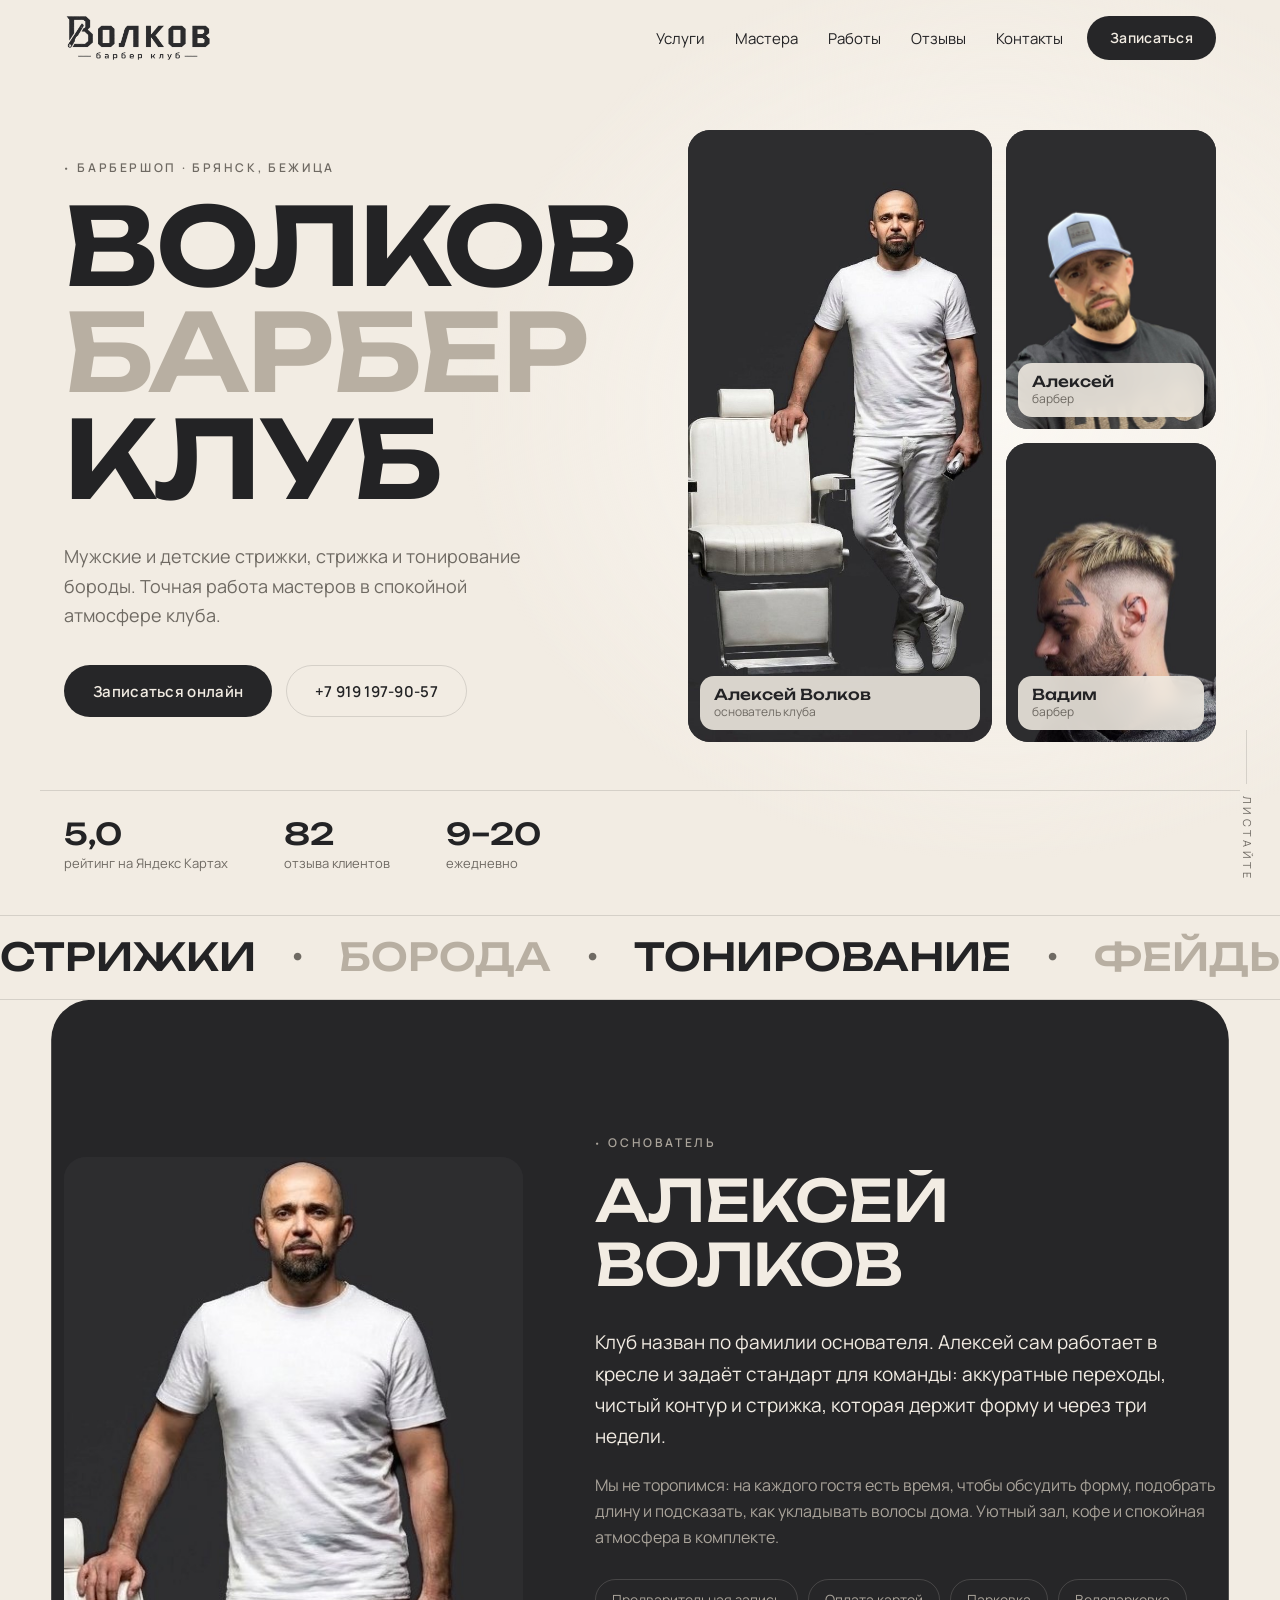
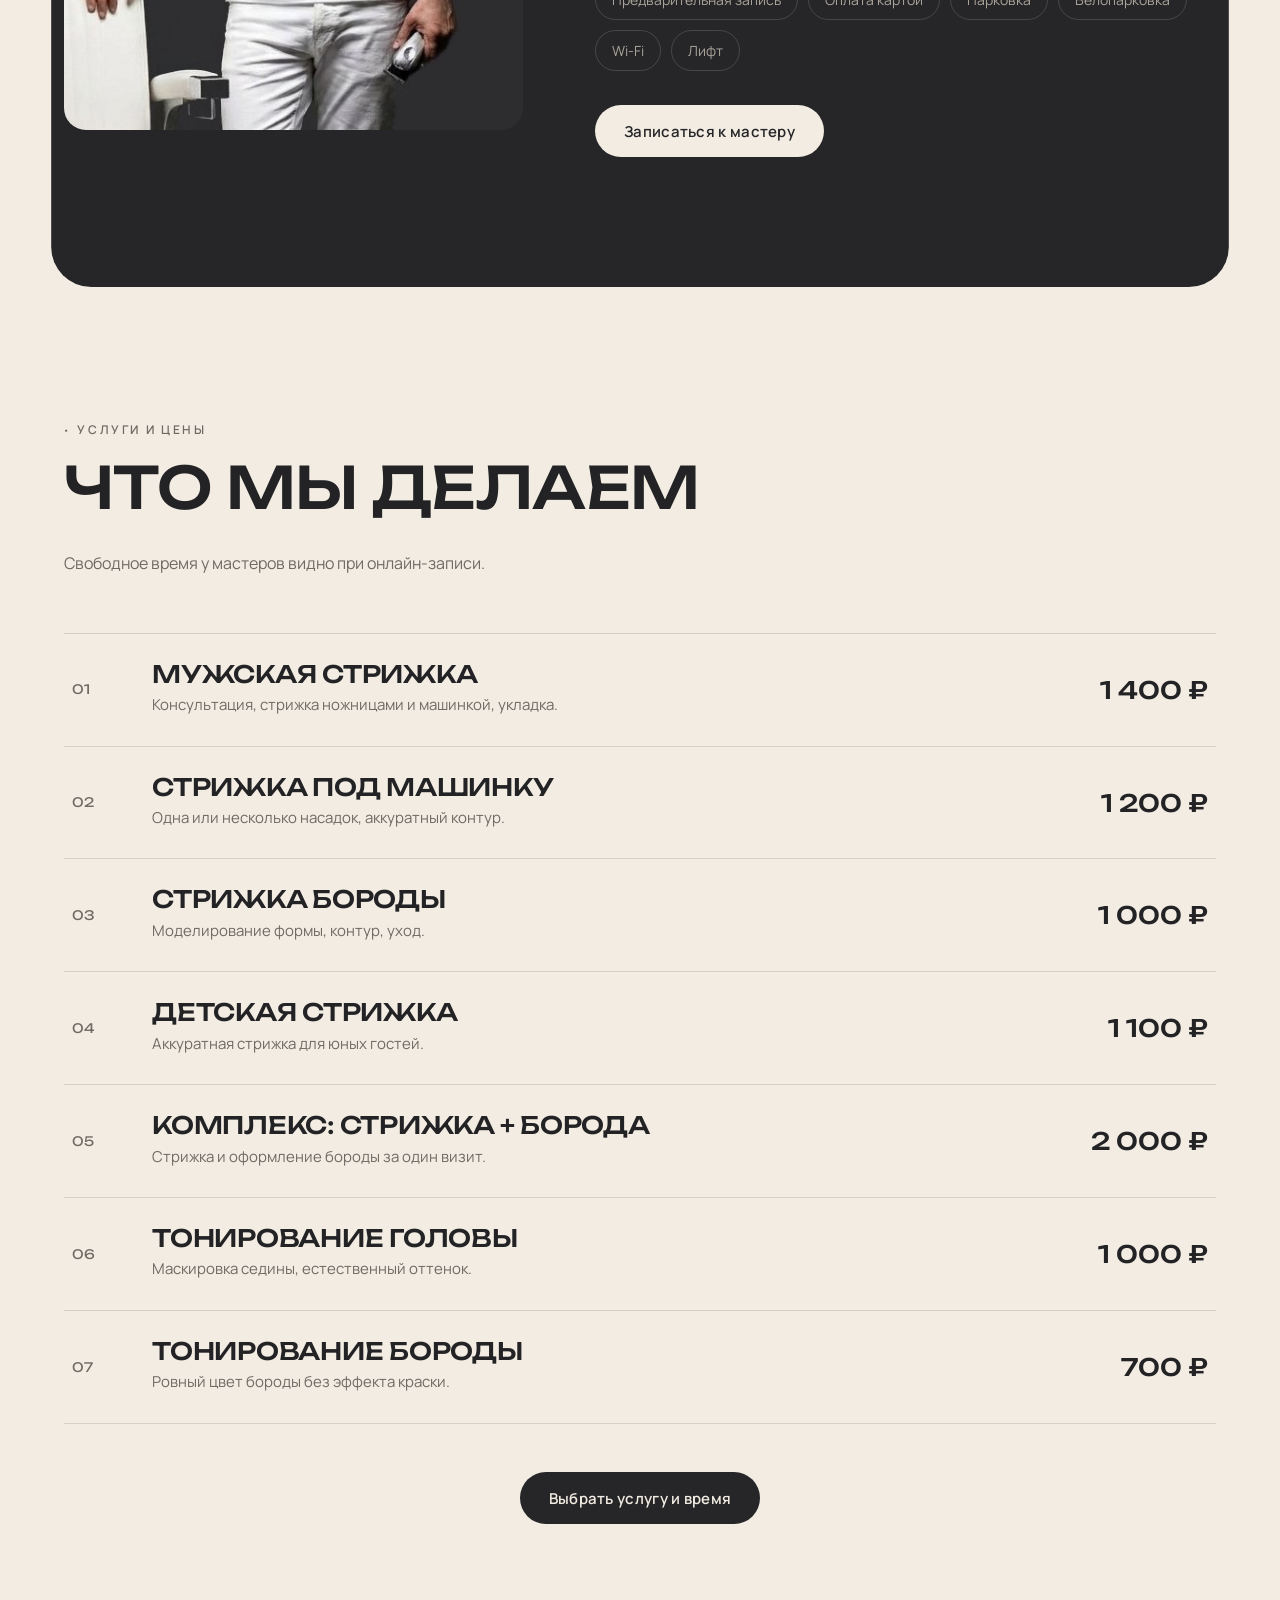
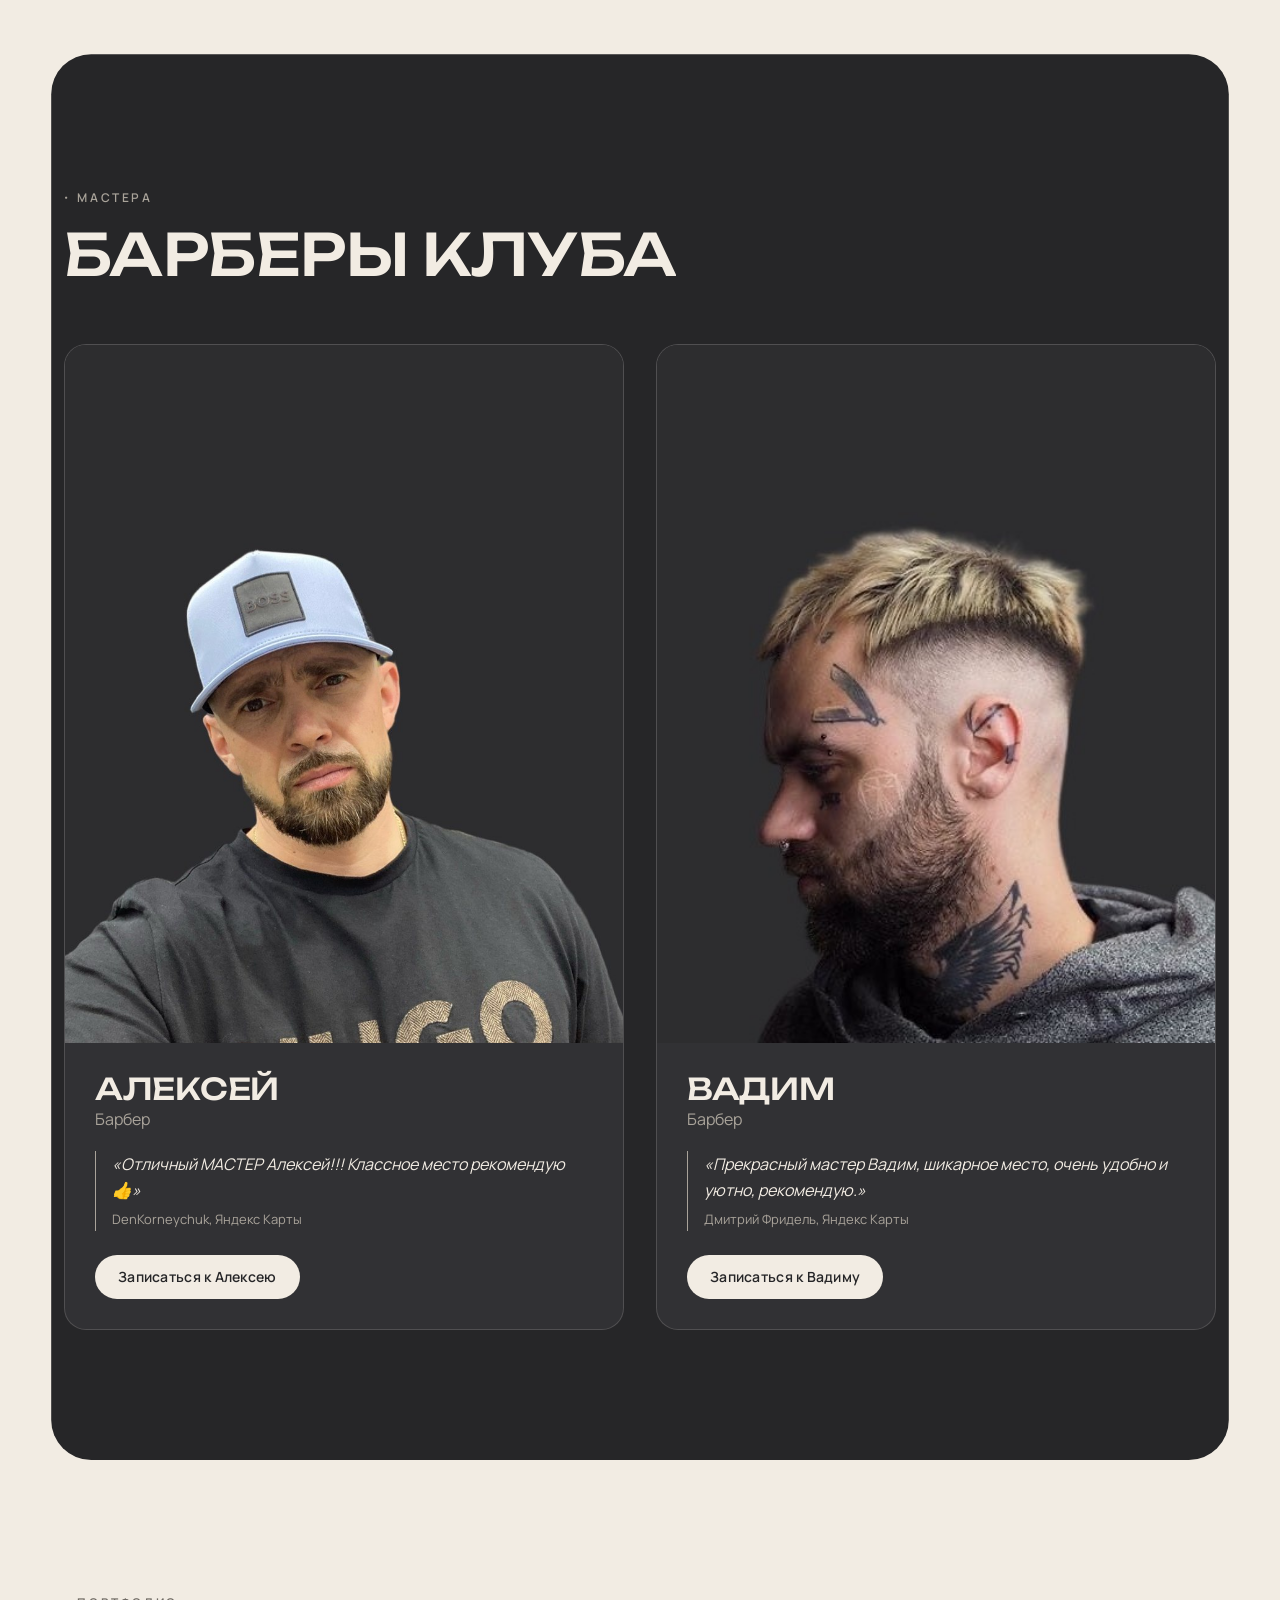
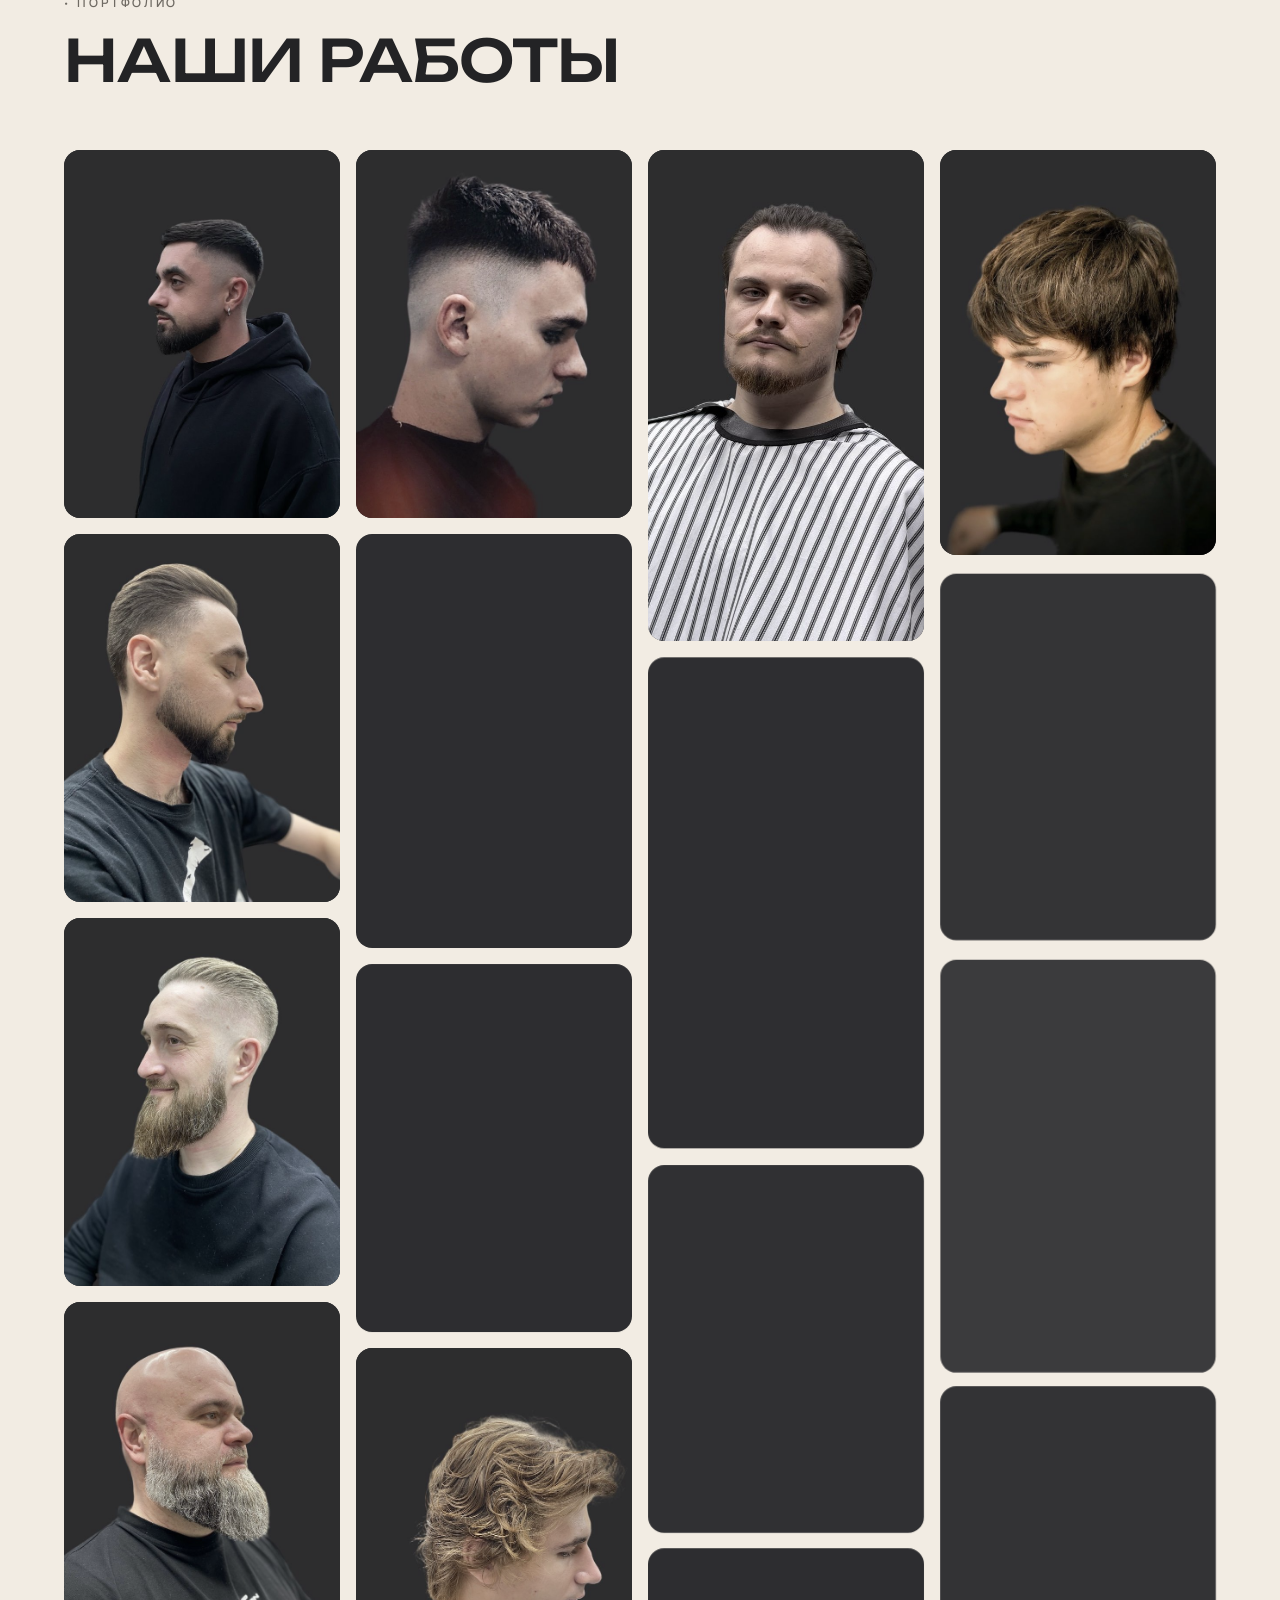
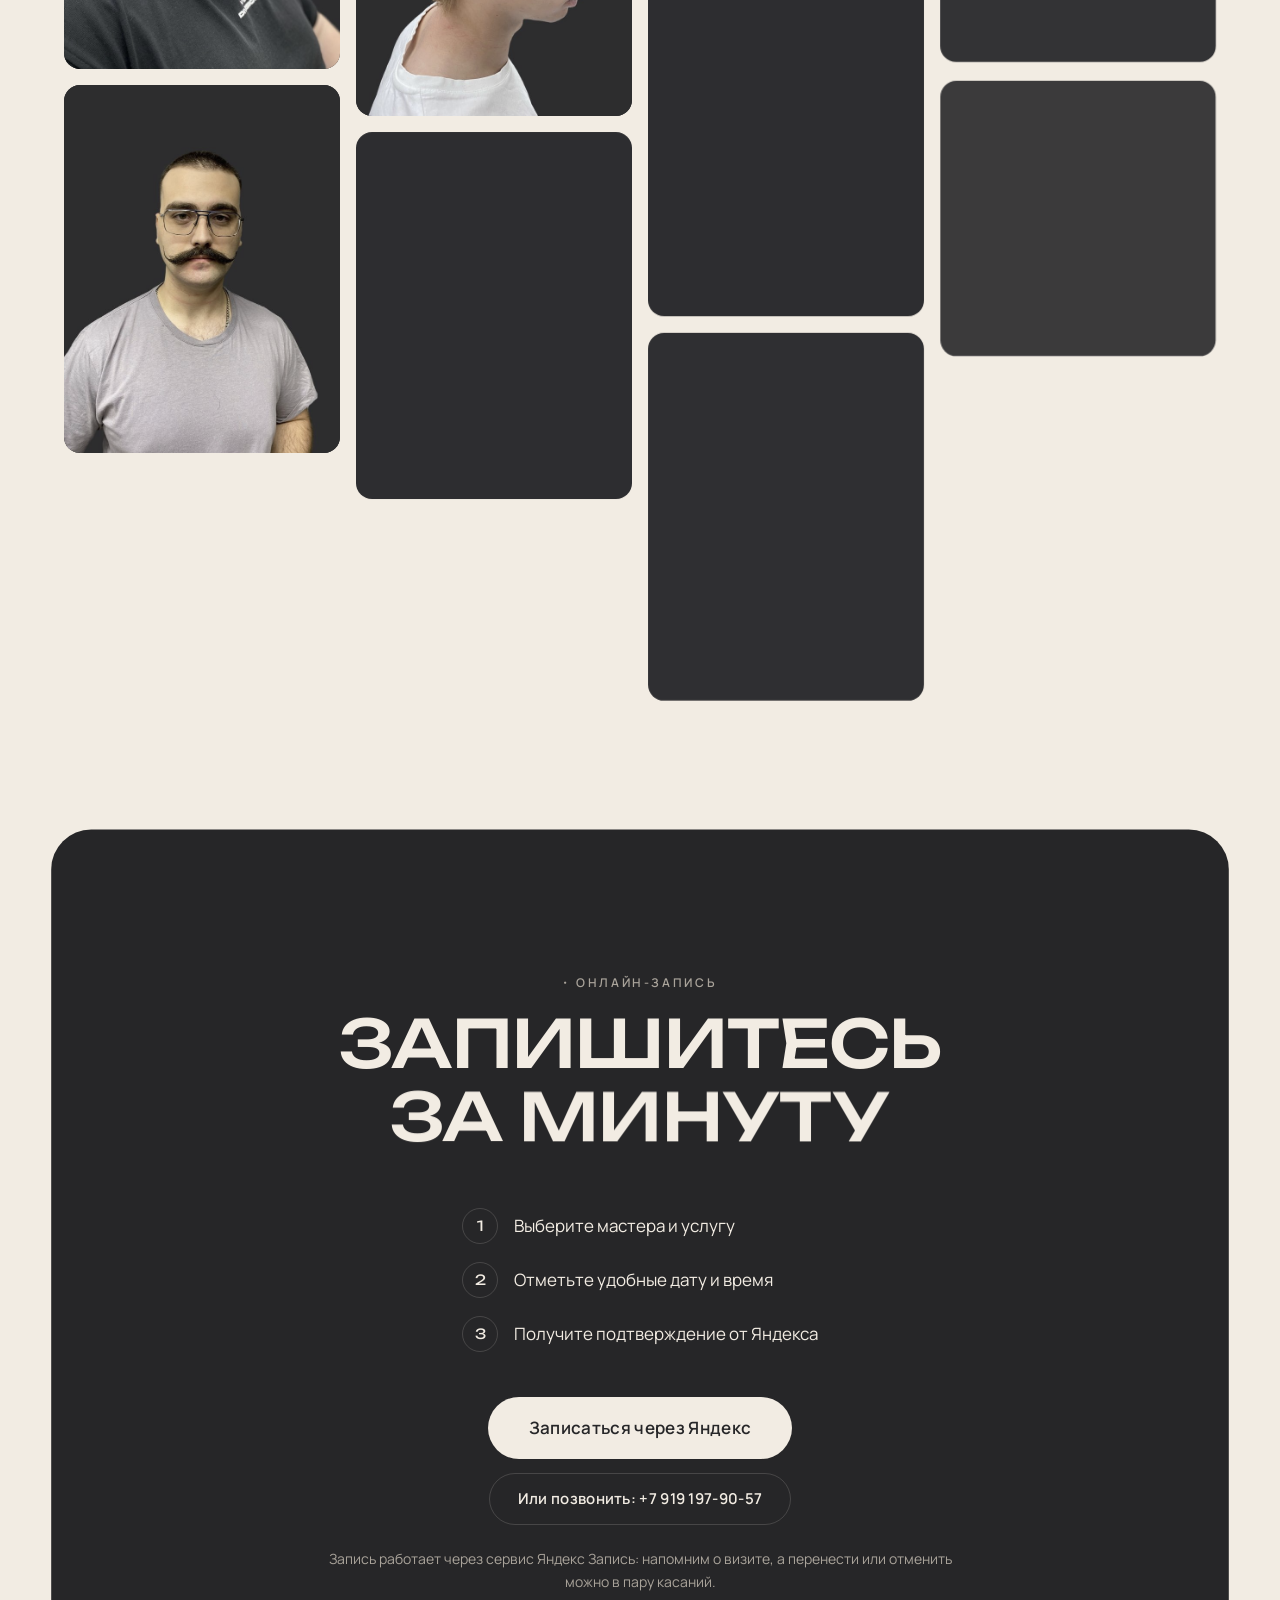
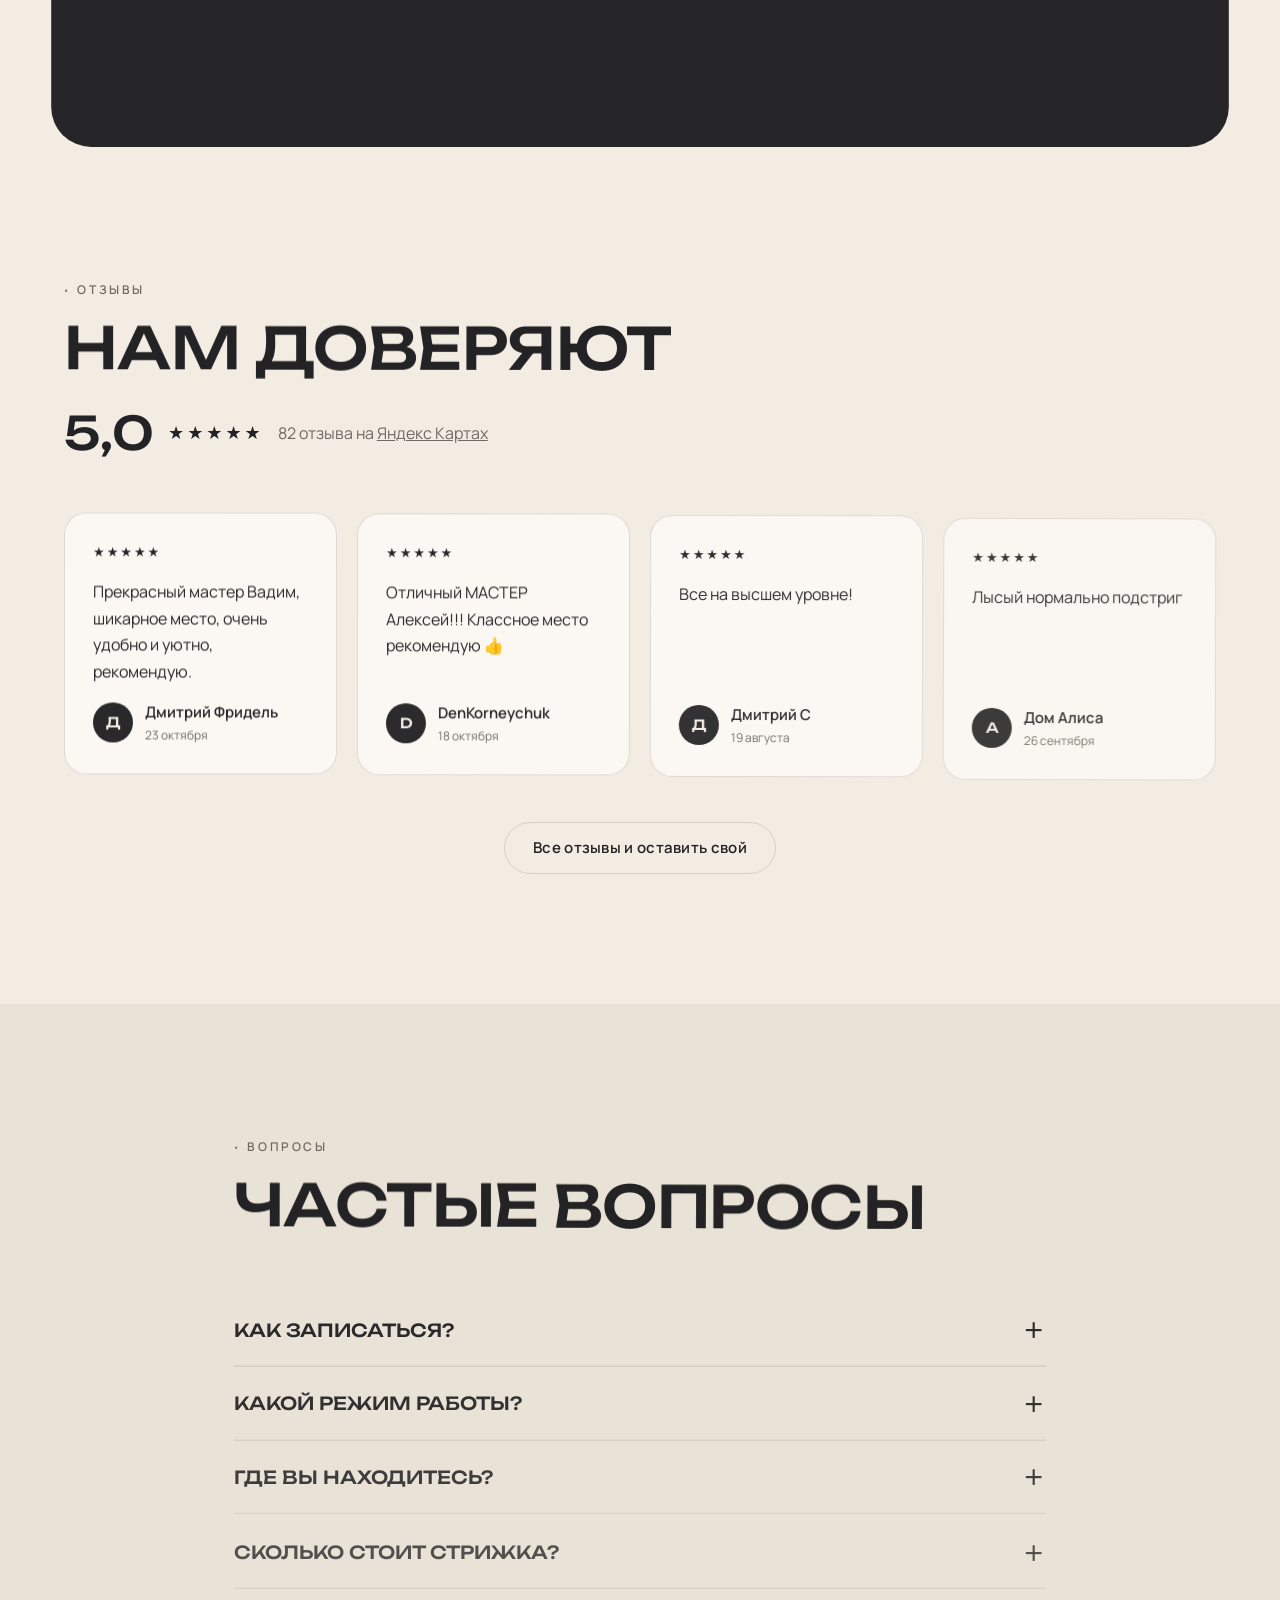
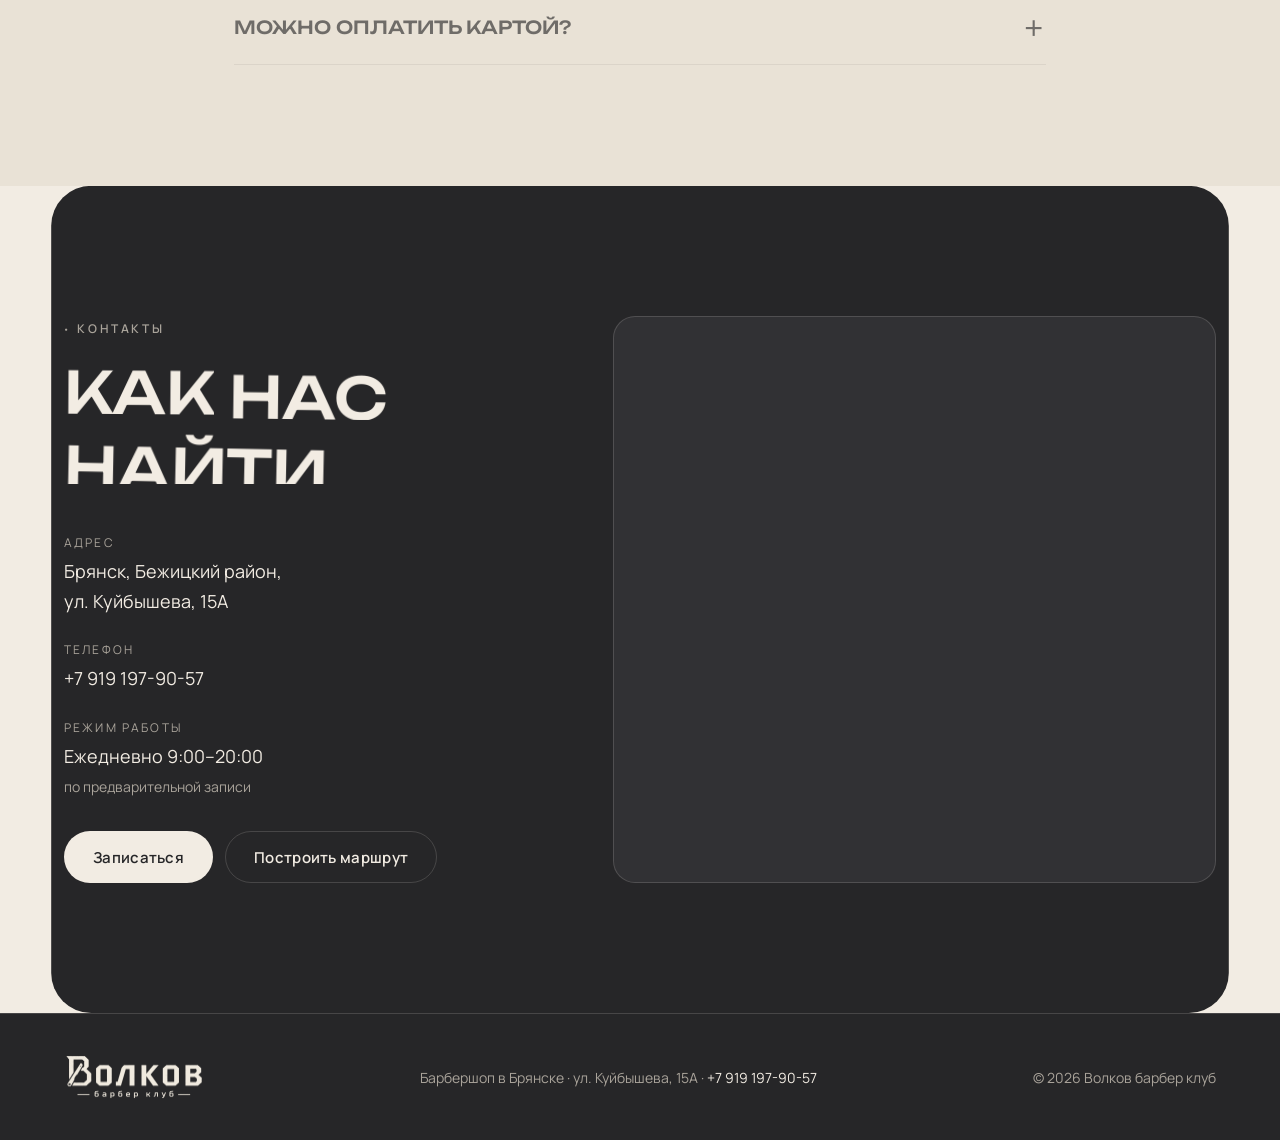
==== commit 0f8c5c57: "Убраны 3D-ножницы и бритва, на первый экран вернулись фото мастеров - Удалены 3D-сцена (scene.js) и " ====
--- a/index.html
+++ b/index.html
@@ -33,7 +33,6 @@
   <link rel="preconnect" href="https://fonts.gstatic.com" crossorigin>
   <link href="https://fonts.googleapis.com/css2?family=Unbounded:wght@300;400;500;600&family=Manrope:wght@400;500;600;700&display=swap" rel="stylesheet">
   <link rel="stylesheet" href="assets/css/style.css">
-  <link rel="modulepreload" href="assets/vendor/three.module.min.js">
 
   <script type="application/ld+json">
   {
@@ -144,9 +143,6 @@
 <body>
   <a class="skip" href="#main">Перейти к содержанию</a>
 
-  <!-- 3D-сцена: ножницы и опасная бритва, летают при прокрутке -->
-  <canvas class="stage3d" id="stage3d" aria-hidden="true"></canvas>
-
   <header class="header" id="top">
     <div class="container header__inner">
       <a class="header__logo" href="#top" aria-label="Волков барбер клуб — на главную">
@@ -180,14 +176,25 @@
             <span class="line"><span class="outline">барбер</span></span>
             <span class="line"><span>клуб</span></span>
           </h1>
-          <p class="hero__lead">Мужские и детские стрижки, стрижка и тонирование бороды. Точная работа ножницами и бритвой в спокойной атмосфере клуба.</p>
+          <p class="hero__lead">Мужские и детские стрижки, стрижка и тонирование бороды. Точная работа мастеров в спокойной атмосфере клуба.</p>
           <div class="hero__actions">
             <a class="btn btn--dark" href="#booking" data-book>Записаться онлайн</a>
             <a class="btn btn--line" href="tel:+79191979057">+7 919 197-90-57</a>
           </div>
         </div>
-        <div class="hero__stage" aria-hidden="true">
-          <div class="hero__ring"></div>
+        <div class="hero__photos">
+          <figure class="hero__card hero__card--main">
+            <img src="assets/img/team/volkov.jpg" alt="Алексей Волков, основатель барбершопа «Волков барбер клуб», у барберского кресла" width="900" height="1117" fetchpriority="high">
+            <figcaption><span>Алексей Волков</span>основатель клуба</figcaption>
+          </figure>
+          <figure class="hero__card">
+            <img src="assets/img/team/alexey.jpg" alt="Барбер Алексей" width="900" height="1200">
+            <figcaption><span>Алексей</span>барбер</figcaption>
+          </figure>
+          <figure class="hero__card">
+            <img src="assets/img/team/vadim.jpg" alt="Барбер Вадим" width="480" height="600">
+            <figcaption><span>Вадим</span>барбер</figcaption>
+          </figure>
         </div>
       </div>
       <ul class="hero__facts container">
@@ -201,8 +208,8 @@
     <!-- MARQUEE -->
     <div class="marquee" aria-hidden="true">
       <div class="marquee__track">
-        <span>Стрижки</span><i>·</i><span>Борода</span><i>·</i><span>Тонирование</span><i>·</i><span>Опасная бритва</span><i>·</i><span>Детские стрижки</span><i>·</i>
-        <span>Стрижки</span><i>·</i><span>Борода</span><i>·</i><span>Тонирование</span><i>·</i><span>Опасная бритва</span><i>·</i><span>Детские стрижки</span><i>·</i>
+        <span>Стрижки</span><i>·</i><span>Борода</span><i>·</i><span>Тонирование</span><i>·</i><span>Фейды</span><i>·</i><span>Детские стрижки</span><i>·</i>
+        <span>Стрижки</span><i>·</i><span>Борода</span><i>·</i><span>Тонирование</span><i>·</i><span>Фейды</span><i>·</i><span>Детские стрижки</span><i>·</i>
       </div>
     </div>
 
@@ -446,7 +453,5 @@
   <script src="assets/vendor/gsap.min.js" defer></script>
   <script src="assets/vendor/ScrollTrigger.min.js" defer></script>
   <script src="assets/js/main.js" defer></script>
-  <script type="importmap">{ "imports": { "three": "./assets/vendor/three.module.min.js" } }</script>
-  <script type="module" src="assets/js/scene.js"></script>
 </body>
 </html>
--- a/assets/css/style.css
+++ b/assets/css/style.css
@@ -70,9 +70,6 @@
 .btn--sm { min-height: 44px; padding: 0 22px; font-size: 14px; }
 .btn--lg { min-height: 62px; padding: 0 40px; font-size: 17px; }
 
-/* 3D-сцена поверх страницы, клики проходят сквозь */
-.stage3d { position: fixed; inset: 0; width: 100vw; height: 100vh; z-index: 40; pointer-events: none; }
-
 /* Шапка */
 .header {
   position: fixed; top: 0; left: 0; right: 0; z-index: 50;
@@ -99,11 +96,14 @@
 .outline { color: #b8afa2; }
 .hero__lead { font-size: 18px; color: var(--ink-muted); max-width: 470px; }
 .hero__actions { display: flex; flex-wrap: wrap; gap: 14px; margin-top: 34px; }
-.hero__stage { position: relative; aspect-ratio: 1; display: grid; place-items: center; }
-.hero__ring { width: 82%; aspect-ratio: 1; border-radius: 50%; border: 1px solid var(--line-dark);
-  background: radial-gradient(circle at 50% 50%, rgba(38,38,40,.06), transparent 62%); }
-.hero__ring::before, .hero__ring::after { content: ""; position: absolute; inset: 14%; border-radius: 50%; border: 1px dashed var(--line-dark); }
-.hero__ring::after { inset: 4%; border-style: solid; opacity: .5; }
+.hero__photos { display: grid; grid-template-columns: 1.45fr 1fr; grid-template-rows: 1fr 1fr; gap: 14px; height: min(68vh, 620px); }
+.hero__card { position: relative; margin: 0; border-radius: var(--radius); overflow: hidden; background: var(--photo-bg); }
+.hero__card--main { grid-row: span 2; }
+.hero__card img { width: 100%; height: 100%; object-fit: cover; object-position: center top; transition: transform .9s var(--ease); }
+.hero__card:hover img { transform: scale(1.04); }
+.hero__card figcaption { position: absolute; left: 12px; bottom: 12px; right: 12px; padding: 10px 14px; border-radius: 14px;
+  background: rgba(242, 236, 227, .88); backdrop-filter: blur(8px); -webkit-backdrop-filter: blur(8px); color: var(--ink-muted); font-size: 12px; line-height: 1.3; }
+.hero__card figcaption span { display: block; font: 500 15px/1.2 var(--font-head); color: var(--ink); }
 .hero__facts { display: flex; gap: 56px; list-style: none; margin: 48px auto 0; padding-top: 28px; border-top: 1px solid var(--line-dark); }
 .hero__facts strong { display: block; font: 500 30px/1 var(--font-head); white-space: nowrap; }
 .hero__facts span { font-size: 13px; color: var(--ink-muted); }
@@ -166,9 +166,9 @@
 .gallery img { width: 100%; transition: transform .8s var(--ease), filter .5s; filter: grayscale(.35); }
 .gallery button:hover img { transform: scale(1.05); filter: none; }
 
-/* Запись: в центре текст, по бокам место для ножниц и бритвы */
-.booking { padding: 170px 0; overflow: hidden; }
-.booking__box { max-width: 640px; text-align: center; }
+/* Запись */
+.booking { padding: 140px 0; overflow: hidden; }
+.booking__box { max-width: 680px; text-align: center; }
 .booking .h2 { font-size: clamp(34px, 5.4vw, 66px); }
 .steps { counter-reset: s; list-style: none; padding: 0; margin: 10px auto 36px; display: inline-block; text-align: left; }
 .steps li { counter-increment: s; display: flex; align-items: center; gap: 16px; padding: 9px 0; font-size: 17px; }
@@ -251,10 +251,14 @@
   .nav__book .btn { width: 100%; }
   .header.is-hidden { transform: none; }
 
-  /* Первый экран: сверху сцена для 3D, ниже текст по центру */
-  .hero { padding: 84px 0 32px; justify-content: flex-start; }
+  /* Первый экран: текст по центру, ниже фото основателя и барберов */
+  .hero { min-height: 0; padding: 100px 0 40px; justify-content: flex-start; }
   .hero__grid { grid-template-columns: 1fr; gap: 0; }
-  .hero__stage { order: -1; width: min(78vw, 360px); margin: 0 auto -10px; }
+  .hero__photos { height: auto; aspect-ratio: 1 / 1.05; margin-top: 40px; gap: 10px; }
+  .hero__card figcaption { left: 8px; right: 8px; bottom: 8px; padding: 6px 10px; font-size: 11px; }
+  .hero__card figcaption span { font-size: 13px; }
+  .hero__card:not(.hero__card--main) figcaption { font-size: 0; }
+  .hero__card:not(.hero__card--main) figcaption span { font-size: 12px; }
   .hero__text { text-align: center; }
   .hero__title { font-size: clamp(42px, 13vw, 72px); }
   .hero__lead { margin: 0 auto; }
@@ -271,7 +275,7 @@
   .perks { justify-content: center; }
   .team { grid-template-columns: 1fr; }
   .master blockquote { padding: 14px 0 0; border-left: 0; border-top: 1px solid var(--line-light); }
-  .booking { padding: 250px 0 100px; }
+  .booking { padding: 100px 0; }
   .contacts dl { justify-items: center; }
   .contacts__actions { flex-direction: column; align-items: center; }
   .hero__actions .btn, .booking__actions .btn, .contacts__actions .btn, .about__text .btn, .center .btn, .master__body .btn { width: 100%; max-width: 360px; }
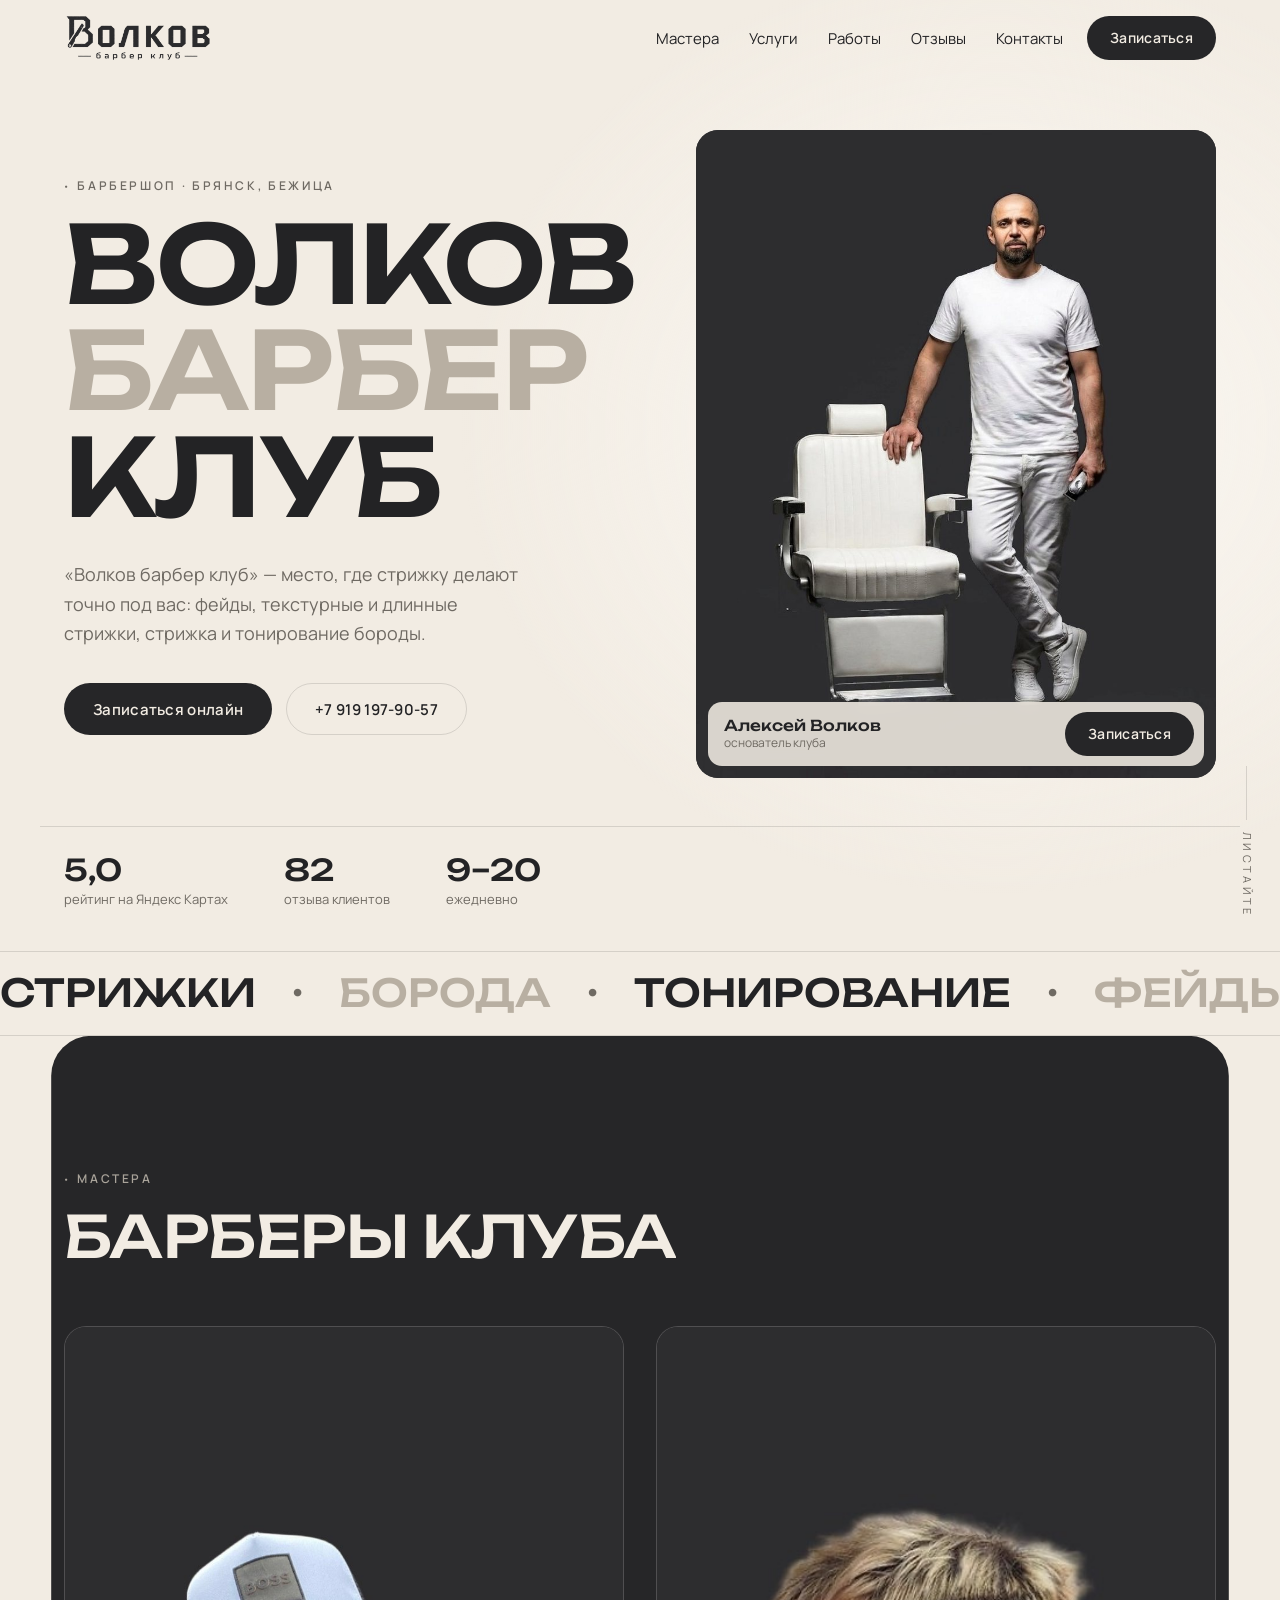
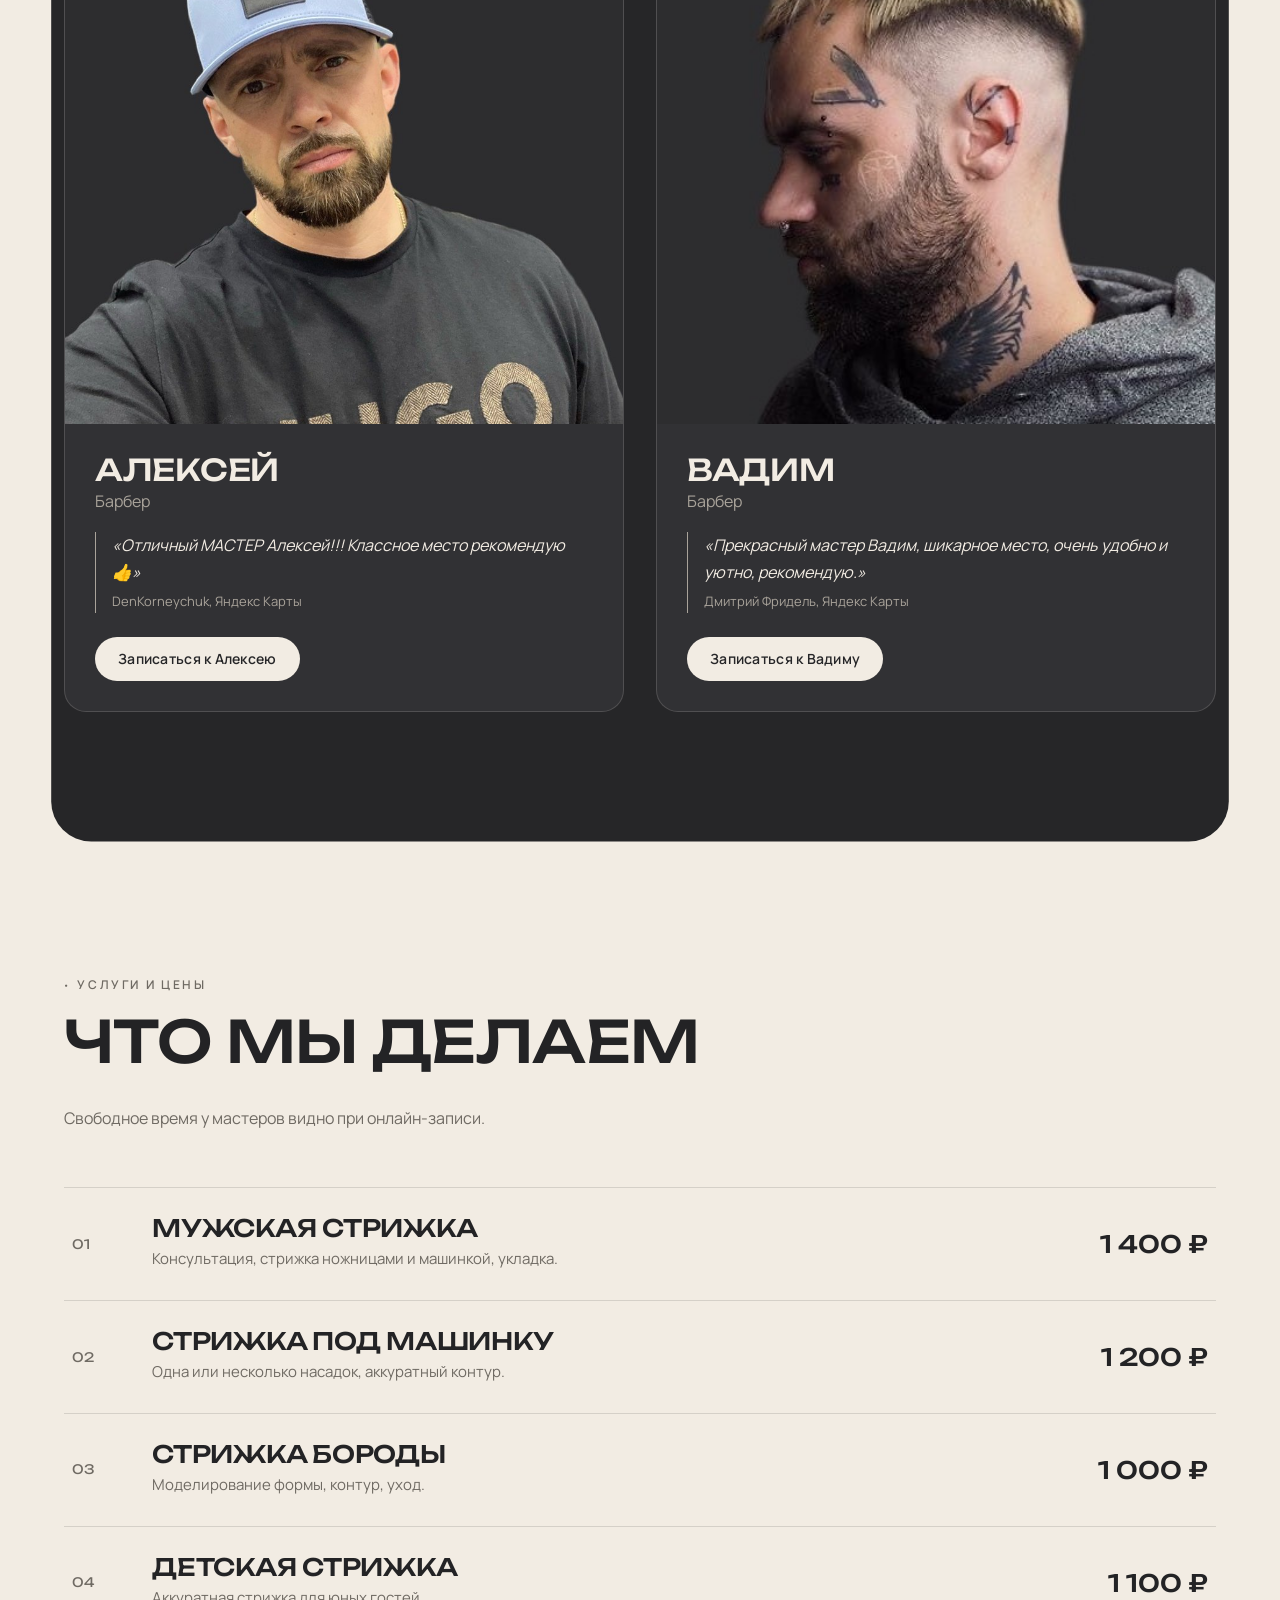
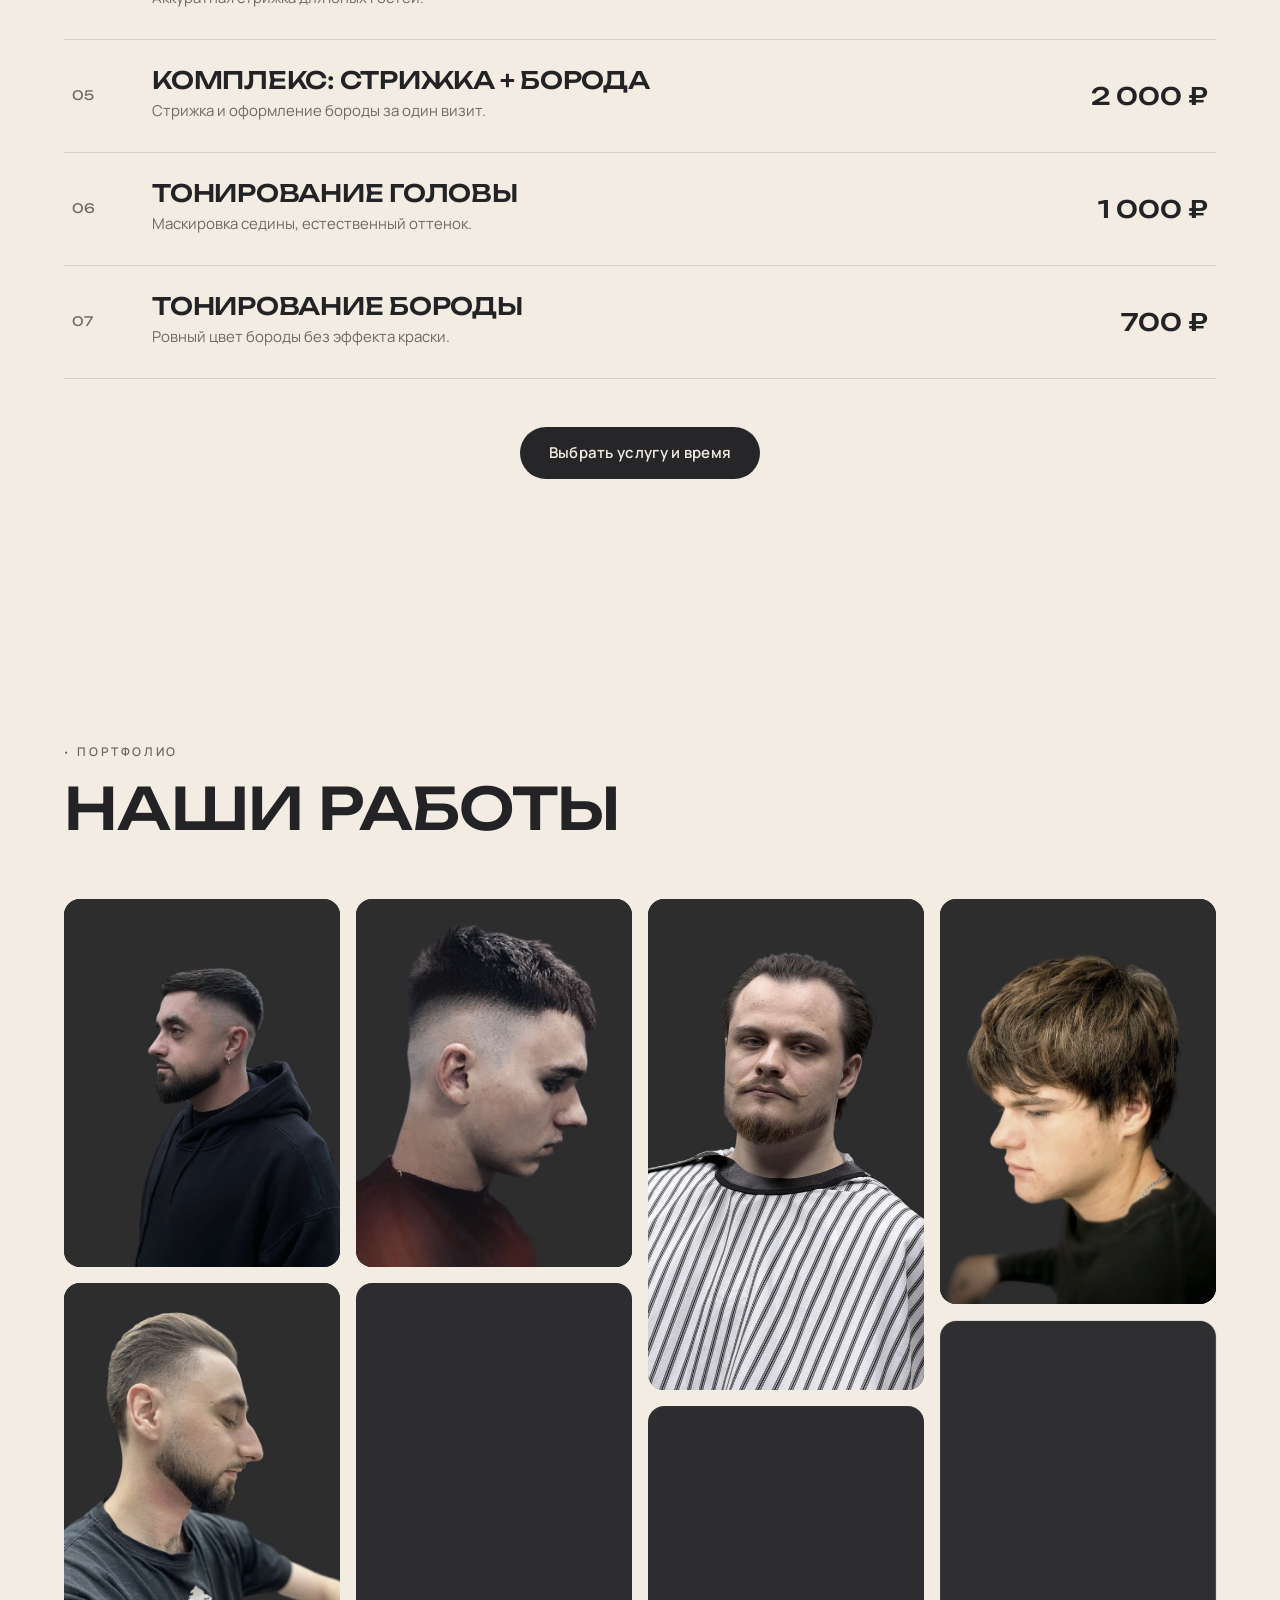
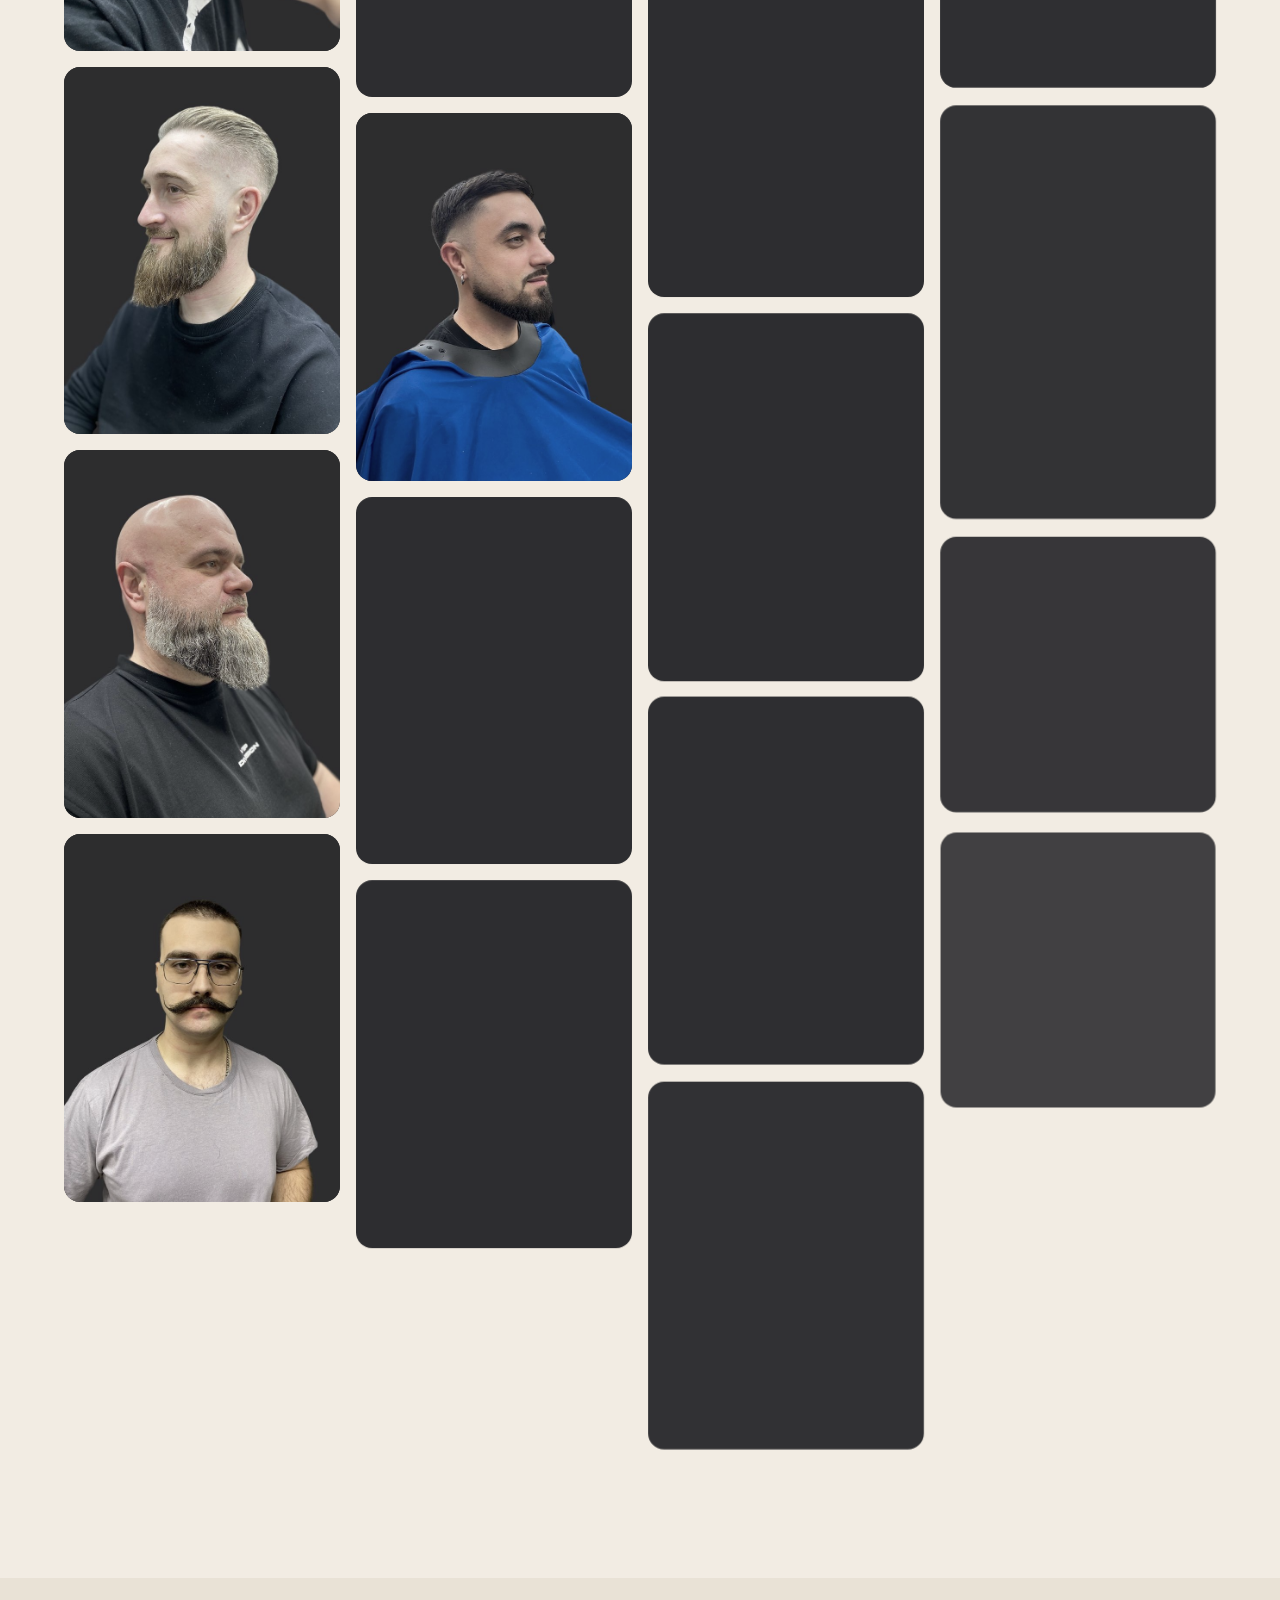
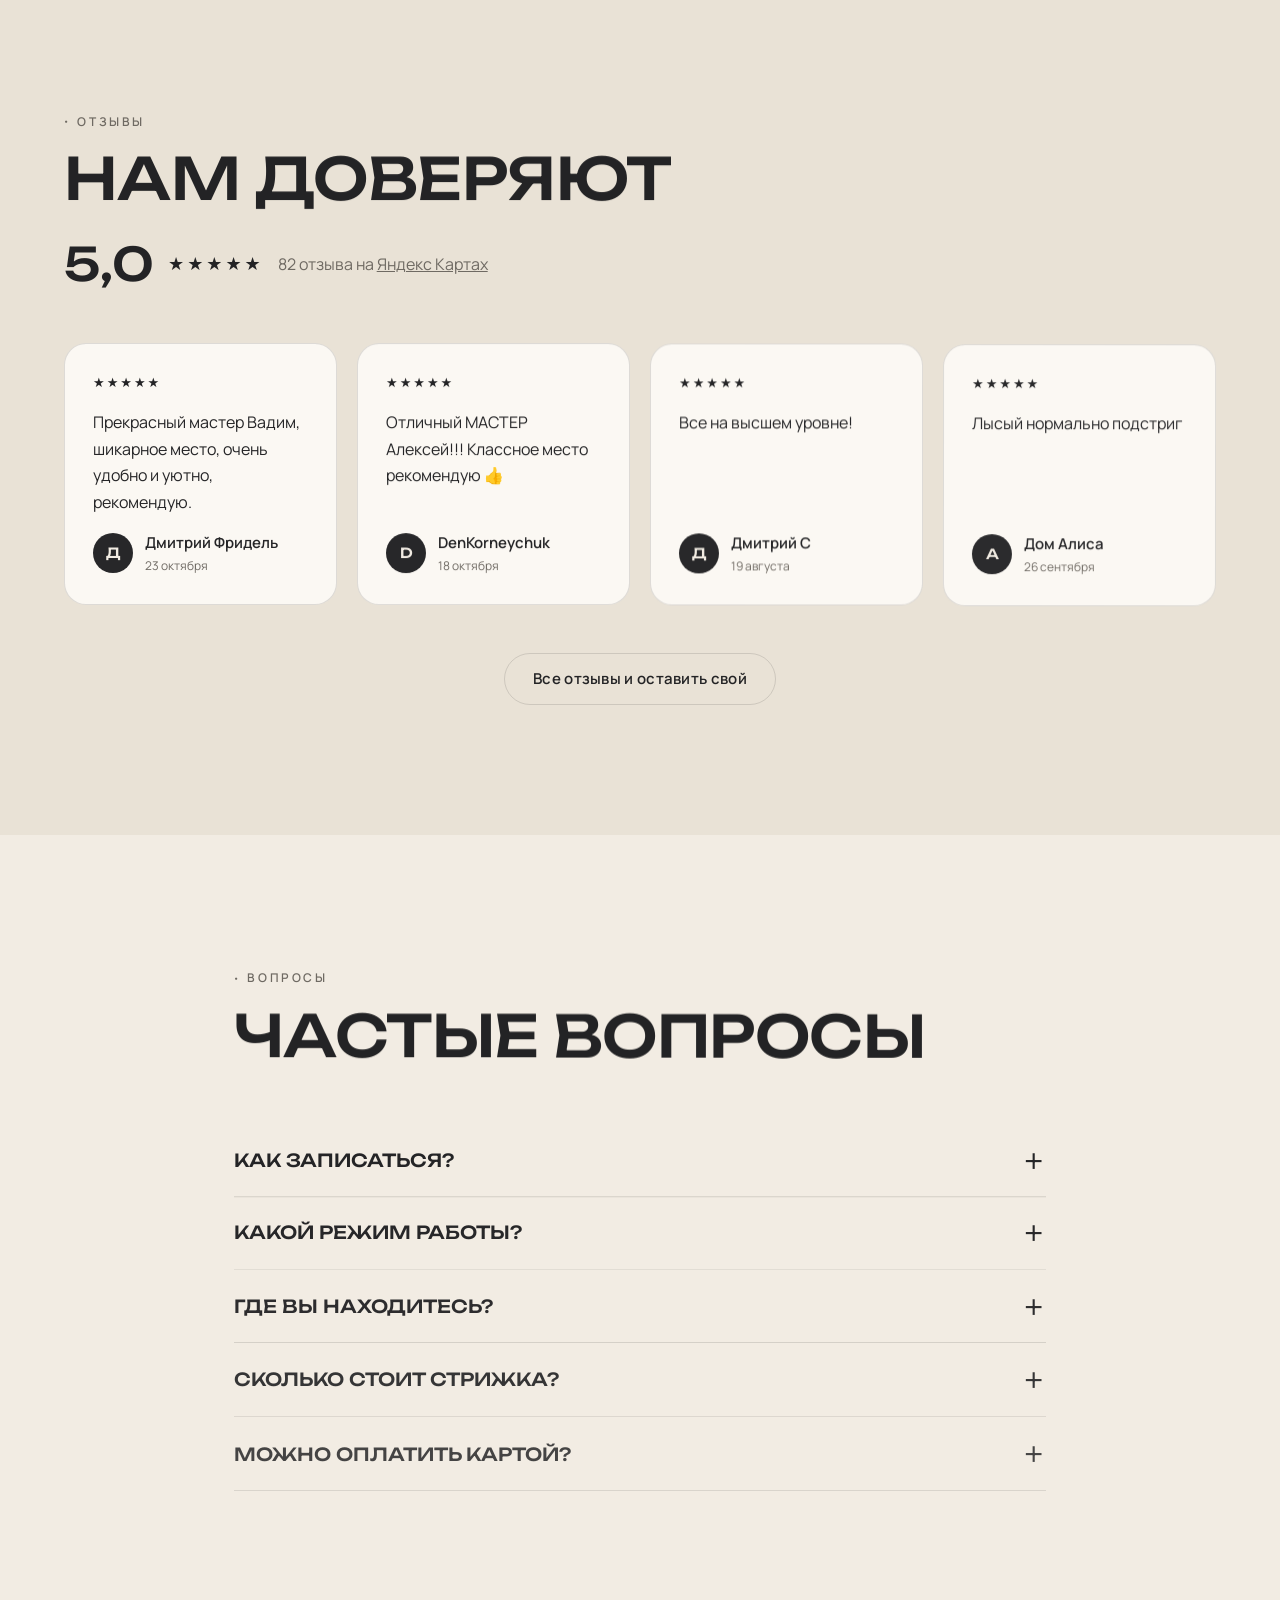
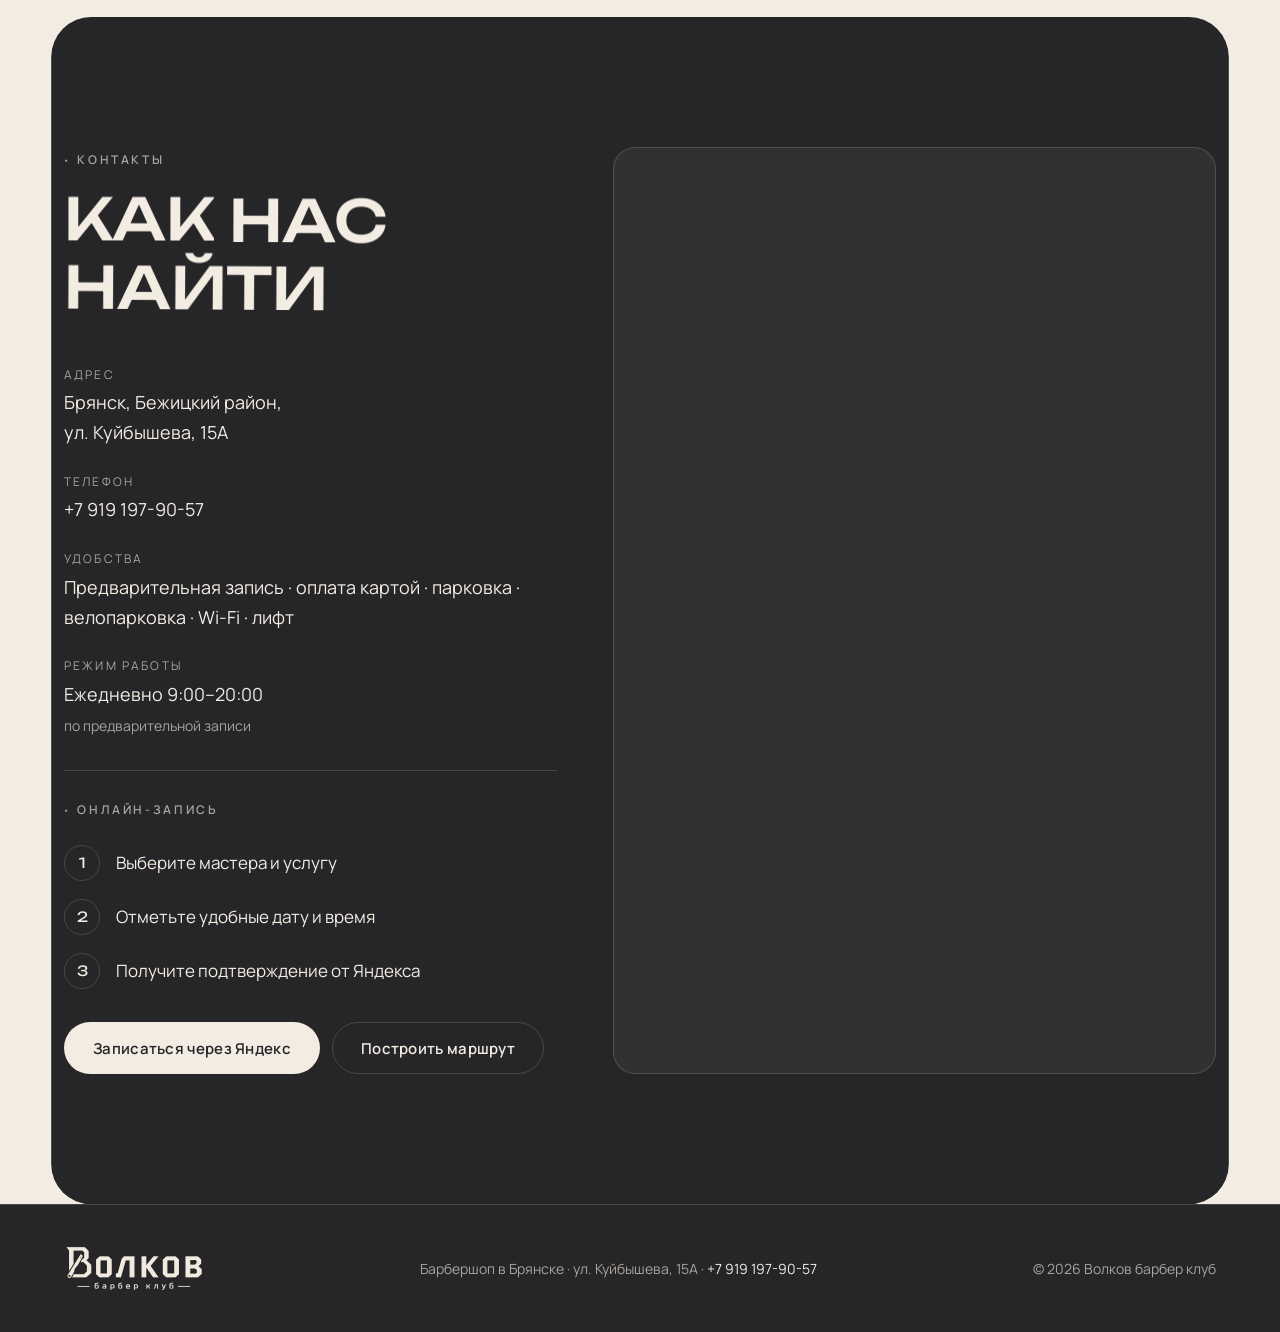
==== commit efb89efc: "Новый порядок разделов: первый экран, барберы, услуги, работы, отзывы, вопросы, контакты - На первом" ====
--- a/index.html
+++ b/index.html
@@ -153,8 +153,8 @@
           <span></span><span></span>
         </button>
         <ul class="nav__list" id="nav-list">
+          <li><a href="#team">Мастера</a></li>
           <li><a href="#services">Услуги</a></li>
-          <li><a href="#team">Мастера</a></li>
           <li><a href="#works">Работы</a></li>
           <li><a href="#reviews">Отзывы</a></li>
           <li><a href="#contacts">Контакты</a></li>
@@ -176,7 +176,7 @@
             <span class="line"><span class="outline">барбер</span></span>
             <span class="line"><span>клуб</span></span>
           </h1>
-          <p class="hero__lead">Мужские и детские стрижки, стрижка и тонирование бороды. Точная работа мастеров в спокойной атмосфере клуба.</p>
+          <p class="hero__lead">«Волков барбер клуб» — место, где стрижку делают точно под вас: фейды, текстурные и длинные стрижки, стрижка и тонирование бороды.</p>
           <div class="hero__actions">
             <a class="btn btn--dark" href="#booking" data-book>Записаться онлайн</a>
             <a class="btn btn--line" href="tel:+79191979057">+7 919 197-90-57</a>
@@ -185,15 +185,7 @@
         <div class="hero__photos">
           <figure class="hero__card hero__card--main">
             <img src="assets/img/team/volkov.jpg" alt="Алексей Волков, основатель барбершопа «Волков барбер клуб», у барберского кресла" width="900" height="1117" fetchpriority="high">
-            <figcaption><span>Алексей Волков</span>основатель клуба</figcaption>
-          </figure>
-          <figure class="hero__card">
-            <img src="assets/img/team/alexey.jpg" alt="Барбер Алексей" width="900" height="1200">
-            <figcaption><span>Алексей</span>барбер</figcaption>
-          </figure>
-          <figure class="hero__card">
-            <img src="assets/img/team/vadim.jpg" alt="Барбер Вадим" width="480" height="600">
-            <figcaption><span>Вадим</span>барбер</figcaption>
+            <figcaption><span class="hero__who"><span>Алексей Волков</span>основатель клуба</span><a class="btn btn--dark btn--sm" href="#booking" data-book>Записаться</a></figcaption>
           </figure>
         </div>
       </div>
@@ -212,67 +204,6 @@
         <span>Стрижки</span><i>·</i><span>Борода</span><i>·</i><span>Тонирование</span><i>·</i><span>Фейды</span><i>·</i><span>Детские стрижки</span><i>·</i>
       </div>
     </div>
-
-    <!-- ABOUT / FOUNDER -->
-    <section class="section section--dark curtain" id="about" aria-labelledby="about-title">
-      <div class="container about__grid">
-        <div class="about__photo" data-parallax>
-          <img src="assets/img/team/volkov-portrait.jpg" alt="Основатель барбершопа Алексей Волков" width="540" height="675" loading="lazy">
-        </div>
-        <div class="about__text">
-          <p class="eyebrow">Основатель</p>
-          <h2 id="about-title" class="h2" data-split>Алексей Волков</h2>
-          <p class="lead">Клуб назван по фамилии основателя. Алексей сам работает в кресле и задаёт стандарт для команды: аккуратные переходы, чистый контур и стрижка, которая держит форму и через три недели.</p>
-          <p class="muted">Мы не торопимся: на каждого гостя есть время, чтобы обсудить форму, подобрать длину и подсказать, как укладывать волосы дома. Уютный зал, кофе и спокойная атмосфера в комплекте.</p>
-          <ul class="perks">
-            <li>Предварительная запись</li><li>Оплата картой</li><li>Парковка</li><li>Велопарковка</li><li>Wi-Fi</li><li>Лифт</li>
-          </ul>
-          <a class="btn btn--milk" href="#booking" data-book>Записаться к мастеру</a>
-        </div>
-      </div>
-    </section>
-
-    <!-- SERVICES -->
-    <section class="section" id="services" aria-labelledby="services-title">
-      <div class="container">
-        <div class="section__head">
-          <p class="eyebrow">Услуги и цены</p>
-          <h2 id="services-title" class="h2" data-split>Что мы делаем</h2>
-          <p class="muted">Свободное время у мастеров видно при онлайн-записи.</p>
-        </div>
-        <ul class="price">
-          <li class="price__item">
-            <div><h3>Мужская стрижка</h3><p>Консультация, стрижка ножницами и машинкой, укладка.</p></div>
-            <span class="price__value">1 400 ₽</span>
-          </li>
-          <li class="price__item">
-            <div><h3>Стрижка под машинку</h3><p>Одна или несколько насадок, аккуратный контур.</p></div>
-            <span class="price__value">1 200 ₽</span>
-          </li>
-          <li class="price__item">
-            <div><h3>Стрижка бороды</h3><p>Моделирование формы, контур, уход.</p></div>
-            <span class="price__value">1 000 ₽</span>
-          </li>
-          <li class="price__item">
-            <div><h3>Детская стрижка</h3><p>Аккуратная стрижка для юных гостей.</p></div>
-            <span class="price__value">1 100 ₽</span>
-          </li>
-          <li class="price__item">
-            <div><h3>Комплекс: стрижка + борода</h3><p>Стрижка и оформление бороды за один визит.</p></div>
-            <span class="price__value">2 000 ₽</span>
-          </li>
-          <li class="price__item">
-            <div><h3>Тонирование головы</h3><p>Маскировка седины, естественный оттенок.</p></div>
-            <span class="price__value">1 000 ₽</span>
-          </li>
-          <li class="price__item">
-            <div><h3>Тонирование бороды</h3><p>Ровный цвет бороды без эффекта краски.</p></div>
-            <span class="price__value">700 ₽</span>
-          </li>
-        </ul>
-        <div class="center"><a class="btn btn--dark" href="#booking" data-book>Выбрать услугу и время</a></div>
-      </div>
-    </section>
 
     <!-- TEAM -->
     <section class="section section--dark curtain" id="team" aria-labelledby="team-title">
@@ -301,6 +232,48 @@
             </div>
           </article>
         </div>
+      </div>
+    </section>
+
+    <!-- SERVICES -->
+    <section class="section" id="services" aria-labelledby="services-title">
+      <div class="container">
+        <div class="section__head">
+          <p class="eyebrow">Услуги и цены</p>
+          <h2 id="services-title" class="h2" data-split>Что мы делаем</h2>
+          <p class="muted">Свободное время у мастеров видно при онлайн-записи.</p>
+        </div>
+        <ul class="price">
+          <li class="price__item">
+            <div><h3>Мужская стрижка</h3><p>Консультация, стрижка ножницами и машинкой, укладка.</p></div>
+            <span class="price__value">1 400 ₽</span>
+          </li>
+          <li class="price__item">
+            <div><h3>Стрижка под машинку</h3><p>Одна или несколько насадок, аккуратный контур.</p></div>
+            <span class="price__value">1 200 ₽</span>
+          </li>
+          <li class="price__item">
+            <div><h3>Стрижка бороды</h3><p>Моделирование формы, контур, уход.</p></div>
+            <span class="price__value">1 000 ₽</span>
+          </li>
+          <li class="price__item">
+            <div><h3>Детская стрижка</h3><p>Аккуратная стрижка для юных гостей.</p></div>
+            <span class="price__value">1 100 ₽</span>
+          </li>
+          <li class="price__item">
+            <div><h3>Комплекс: стрижка + борода</h3><p>Стрижка и оформление бороды за один визит.</p></div>
+            <span class="price__value">2 000 ₽</span>
+          </li>
+          <li class="price__item">
+            <div><h3>Тонирование головы</h3><p>Маскировка седины, естественный оттенок.</p></div>
+            <span class="price__value">1 000 ₽</span>
+          </li>
+          <li class="price__item">
+            <div><h3>Тонирование бороды</h3><p>Ровный цвет бороды без эффекта краски.</p></div>
+            <span class="price__value">700 ₽</span>
+          </li>
+        </ul>
+        <div class="center"><a class="btn btn--dark" href="#booking" data-book>Выбрать услугу и время</a></div>
       </div>
     </section>
 
@@ -336,26 +309,8 @@
       </div>
     </section>
 
-    <!-- BOOKING -->
-    <section class="section section--dark booking curtain" id="booking" aria-labelledby="booking-title">
-      <div class="container booking__box">
-        <p class="eyebrow">Онлайн-запись</p>
-        <h2 id="booking-title" class="h2" data-split>Запишитесь за минуту</h2>
-        <ol class="steps">
-          <li>Выберите мастера и услугу</li>
-          <li>Отметьте удобные дату и время</li>
-          <li>Получите подтверждение от Яндекса</li>
-        </ol>
-        <div class="booking__actions">
-          <a class="btn btn--milk btn--lg" href="https://yandex.ru/web-maps/webview?mode=booking&amp;booking[permalink]=171798453705&amp;booking[standalone]=true&amp;source=partner-cta" target="_blank" rel="noopener" data-yandex-booking>Записаться через Яндекс</a>
-          <a class="btn btn--line-light" href="tel:+79191979057">Или позвонить: +7 919 197-90-57</a>
-        </div>
-        <p class="muted small">Запись работает через сервис Яндекс Запись: напомним о визите, а перенести или отменить можно в пару касаний.</p>
-      </div>
-    </section>
-
     <!-- REVIEWS -->
-    <section class="section" id="reviews" aria-labelledby="reviews-title">
+    <section class="section section--milk2" id="reviews" aria-labelledby="reviews-title">
       <div class="container">
         <div class="section__head">
           <p class="eyebrow">Отзывы</p>
@@ -393,7 +348,7 @@
     </section>
 
     <!-- FAQ -->
-    <section class="section section--milk2" id="faq" aria-labelledby="faq-title">
+    <section class="section" id="faq" aria-labelledby="faq-title">
       <div class="container container--narrow">
         <div class="section__head">
           <p class="eyebrow">Вопросы</p>
@@ -409,7 +364,7 @@
       </div>
     </section>
 
-    <!-- CONTACTS -->
+    <!-- CONTACTS + BOOKING -->
     <section class="section section--dark curtain" id="contacts" aria-labelledby="contacts-title">
       <div class="container contacts">
         <div class="contacts__info">
@@ -421,12 +376,22 @@
               <dd>Брянск, Бежицкий район,<br>ул. Куйбышева, 15А</dd>
               <dt>Телефон</dt>
               <dd><a href="tel:+79191979057">+7 919 197-90-57</a></dd>
+              <dt>Удобства</dt>
+              <dd class="small">Предварительная запись · оплата картой · парковка · велопарковка · Wi-Fi · лифт</dd>
               <dt>Режим работы</dt>
               <dd>Ежедневно 9:00–20:00<br><span class="muted small">по предварительной записи</span></dd>
             </dl>
           </address>
+          <div class="contacts__book" id="booking">
+            <p class="eyebrow">Онлайн-запись</p>
+            <ol class="steps">
+              <li>Выберите мастера и услугу</li>
+              <li>Отметьте удобные дату и время</li>
+              <li>Получите подтверждение от Яндекса</li>
+            </ol>
+          </div>
           <div class="contacts__actions">
-            <a class="btn btn--milk" href="#booking" data-book>Записаться</a>
+            <a class="btn btn--milk" href="https://yandex.ru/web-maps/webview?mode=booking&amp;booking[permalink]=171798453705&amp;booking[standalone]=true&amp;source=partner-cta" target="_blank" rel="noopener" data-yandex-booking>Записаться через Яндекс</a>
             <a class="btn btn--line-light" href="https://yandex.ru/maps/?rtext=~53.307251%2C34.30711&amp;mode=routes" target="_blank" rel="noopener">Построить маршрут</a>
           </div>
         </div>
--- a/assets/css/style.css
+++ b/assets/css/style.css
@@ -96,14 +96,15 @@
 .outline { color: #b8afa2; }
 .hero__lead { font-size: 18px; color: var(--ink-muted); max-width: 470px; }
 .hero__actions { display: flex; flex-wrap: wrap; gap: 14px; margin-top: 34px; }
-.hero__photos { display: grid; grid-template-columns: 1.45fr 1fr; grid-template-rows: 1fr 1fr; gap: 14px; height: min(68vh, 620px); }
+.hero__photos { display: grid; height: min(72vh, 660px); max-width: 520px; width: 100%; justify-self: end; }
 .hero__card { position: relative; margin: 0; border-radius: var(--radius); overflow: hidden; background: var(--photo-bg); }
-.hero__card--main { grid-row: span 2; }
 .hero__card img { width: 100%; height: 100%; object-fit: cover; object-position: center top; transition: transform .9s var(--ease); }
 .hero__card:hover img { transform: scale(1.04); }
 .hero__card figcaption { position: absolute; left: 12px; bottom: 12px; right: 12px; padding: 10px 14px; border-radius: 14px;
   background: rgba(242, 236, 227, .88); backdrop-filter: blur(8px); -webkit-backdrop-filter: blur(8px); color: var(--ink-muted); font-size: 12px; line-height: 1.3; }
-.hero__card figcaption span { display: block; font: 500 15px/1.2 var(--font-head); color: var(--ink); }
+.hero__card figcaption span span, .hero__card figcaption > span:not(.hero__who) { display: block; font: 500 15px/1.2 var(--font-head); color: var(--ink); }
+.hero__card--main figcaption { display: flex; align-items: center; justify-content: space-between; gap: 12px; padding: 10px 10px 10px 16px; }
+.hero__card--main figcaption .btn { flex: none; }
 .hero__facts { display: flex; gap: 56px; list-style: none; margin: 48px auto 0; padding-top: 28px; border-top: 1px solid var(--line-dark); }
 .hero__facts strong { display: block; font: 500 30px/1 var(--font-head); white-space: nowrap; }
 .hero__facts span { font-size: 13px; color: var(--ink-muted); }
@@ -203,6 +204,8 @@
 .contacts dt { font-size: 12px; letter-spacing: .18em; text-transform: uppercase; color: var(--light-muted); margin-top: 20px; }
 .contacts dd { margin: 0; font-size: 18px; }
 .contacts dd a { text-decoration: none; }
+.contacts__book { margin: 0 0 24px; padding-top: 26px; border-top: 1px solid var(--line-light); }
+.contacts__book .steps { margin: 0; }
 .contacts__actions { display: flex; flex-wrap: wrap; gap: 12px; }
 .contacts__map { border-radius: var(--radius); overflow: hidden; border: 1px solid var(--line-light); min-height: 440px; background: var(--graphite-2); }
 .contacts__map iframe { width: 100%; height: 100%; min-height: 440px; border: 0; filter: grayscale(1) contrast(1.05); }
@@ -254,11 +257,9 @@
   /* Первый экран: текст по центру, ниже фото основателя и барберов */
   .hero { min-height: 0; padding: 100px 0 40px; justify-content: flex-start; }
   .hero__grid { grid-template-columns: 1fr; gap: 0; }
-  .hero__photos { height: auto; aspect-ratio: 1 / 1.05; margin-top: 40px; gap: 10px; }
-  .hero__card figcaption { left: 8px; right: 8px; bottom: 8px; padding: 6px 10px; font-size: 11px; }
-  .hero__card figcaption span { font-size: 13px; }
-  .hero__card:not(.hero__card--main) figcaption { font-size: 0; }
-  .hero__card:not(.hero__card--main) figcaption span { font-size: 12px; }
+  .hero__photos { height: auto; aspect-ratio: 4 / 5; max-width: 420px; margin: 40px auto 0; justify-self: center; }
+  .hero__card figcaption { left: 8px; right: 8px; bottom: 8px; font-size: 11px; }
+  .hero__card figcaption span span { font-size: 13px; }
   .hero__text { text-align: center; }
   .hero__title { font-size: clamp(42px, 13vw, 72px); }
   .hero__lead { margin: 0 auto; }
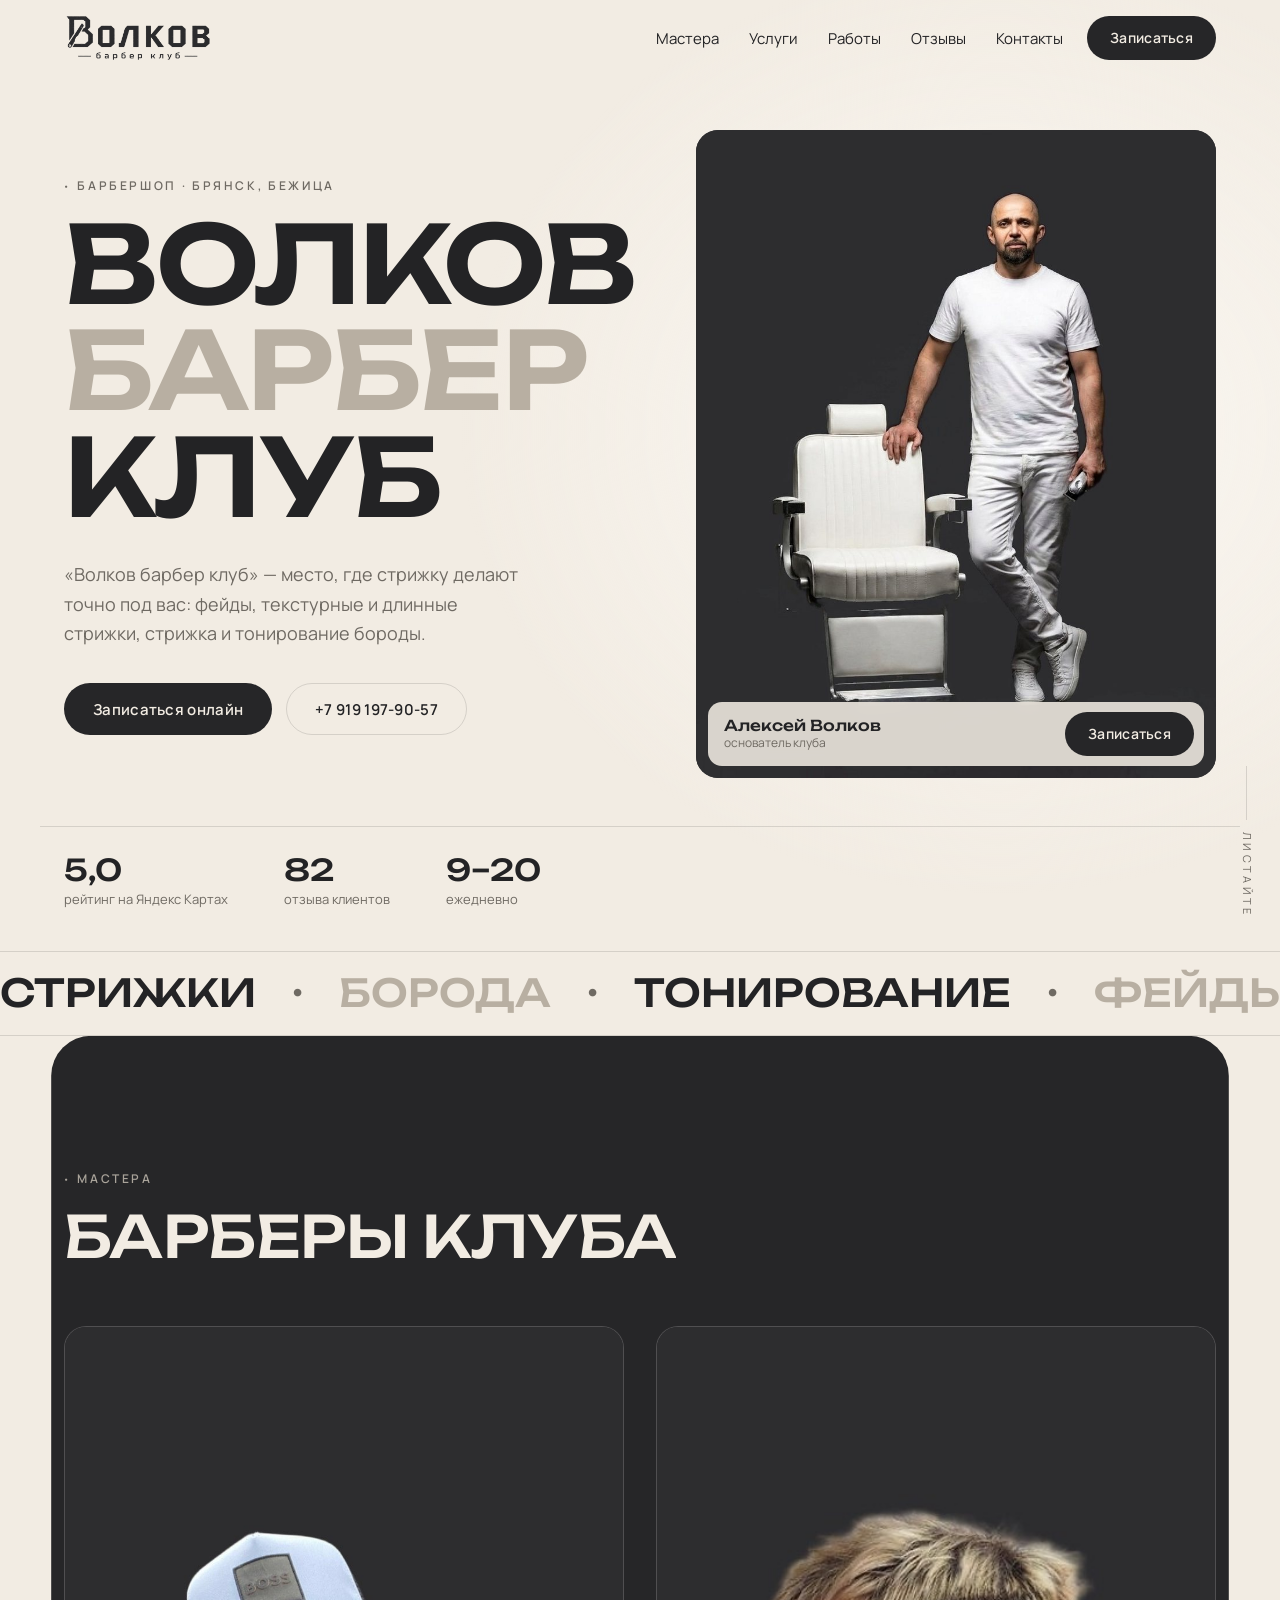
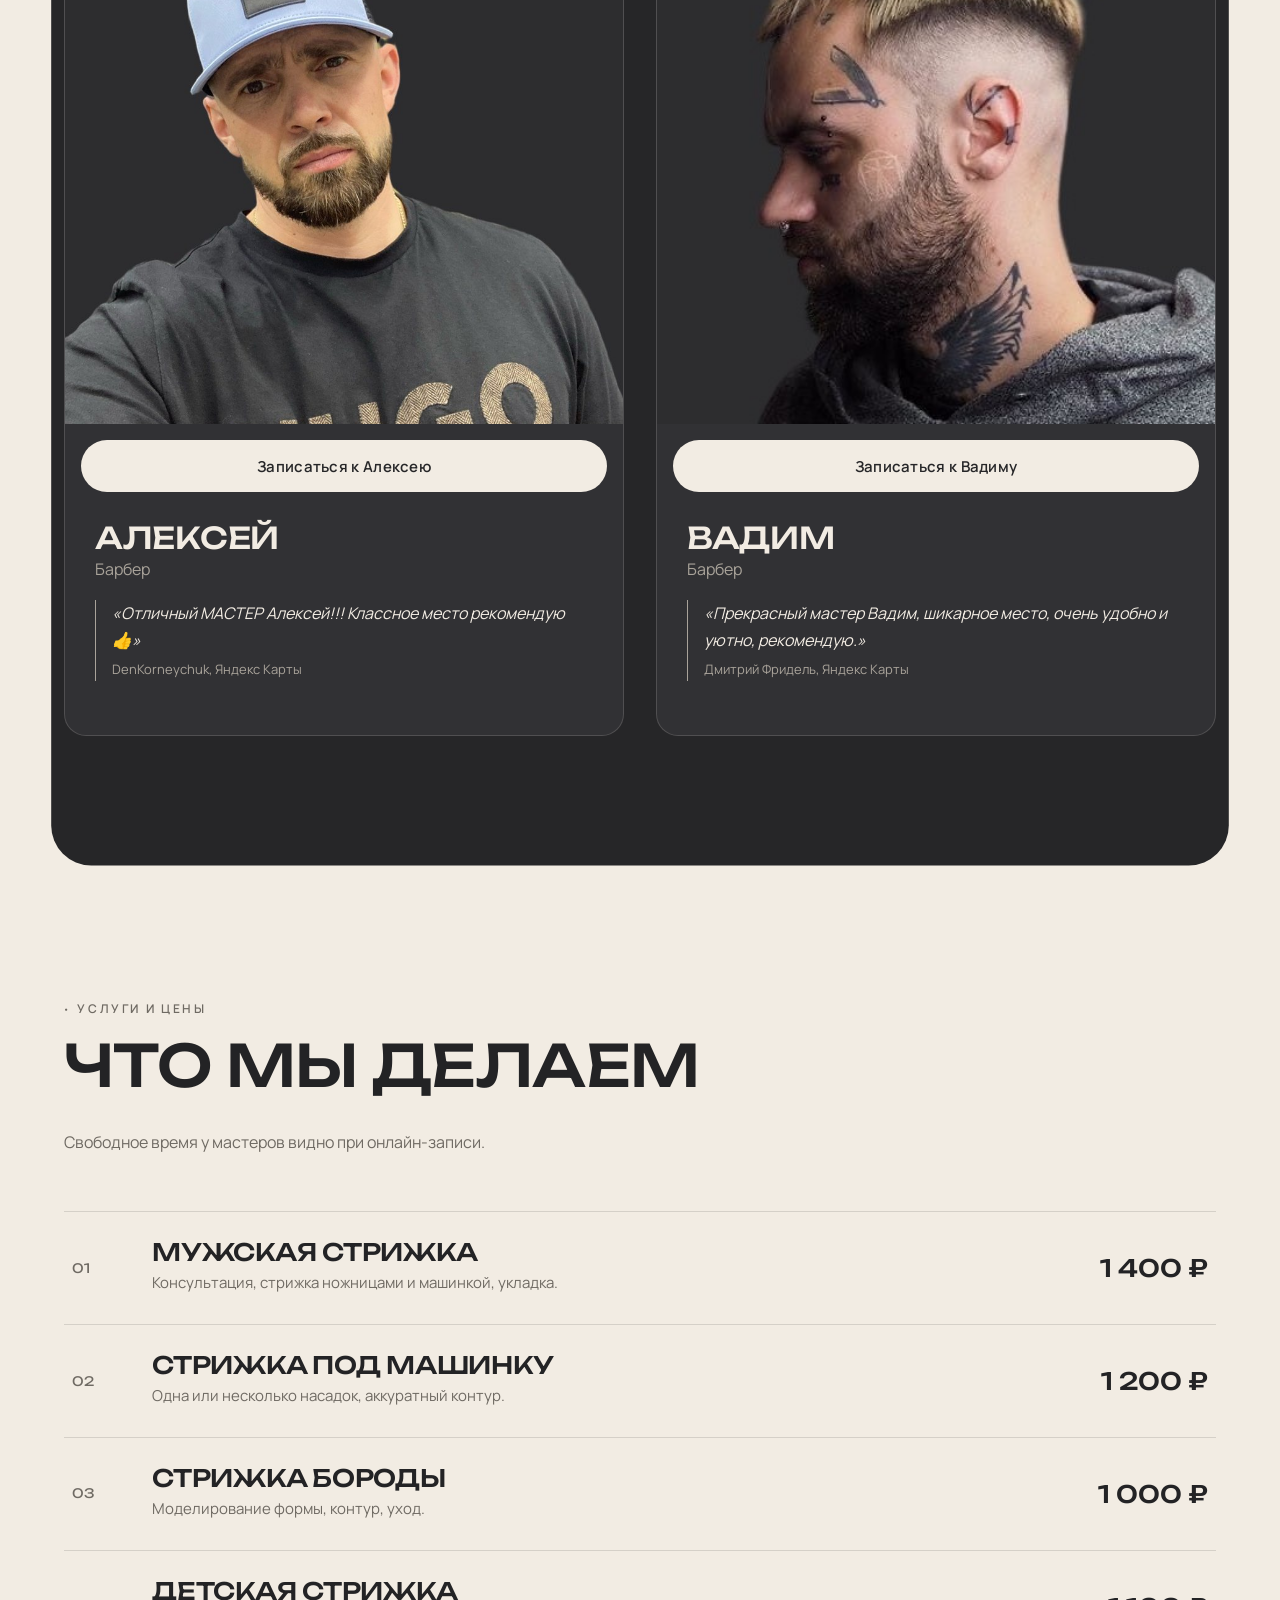
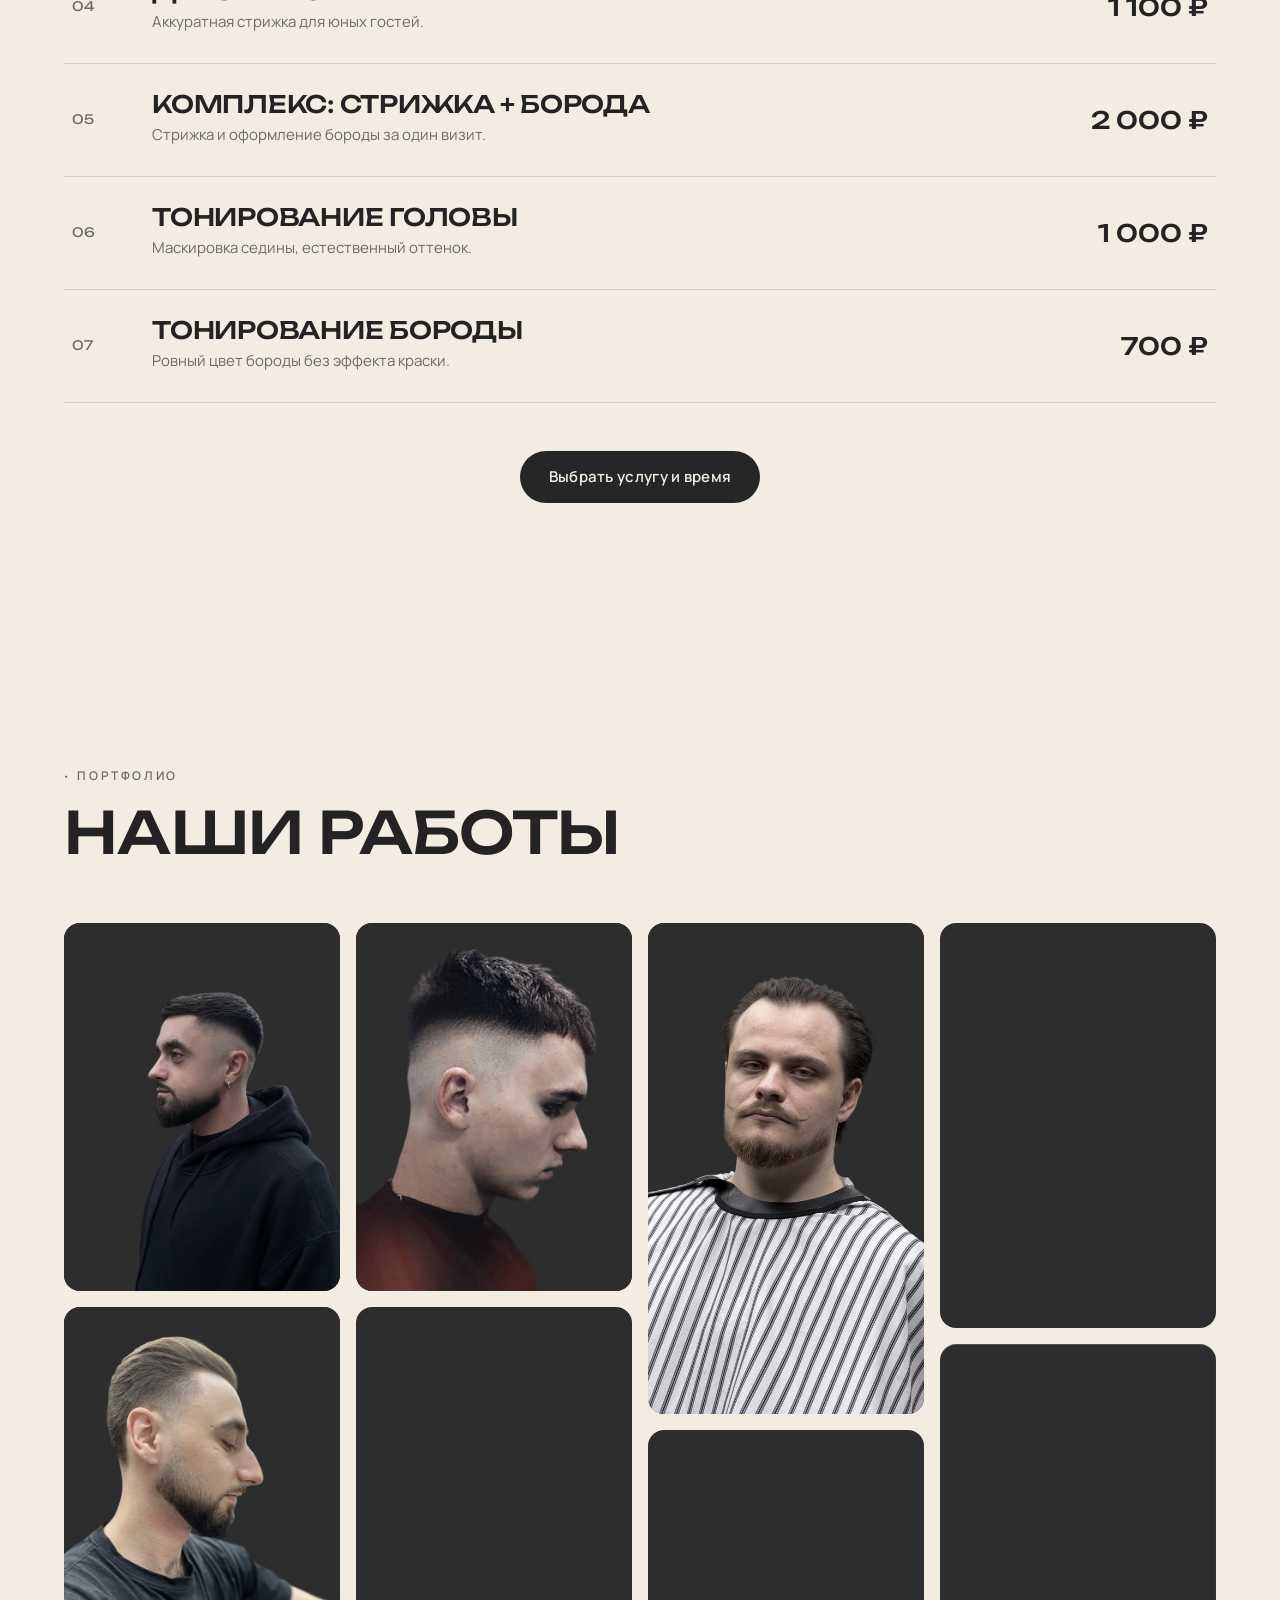
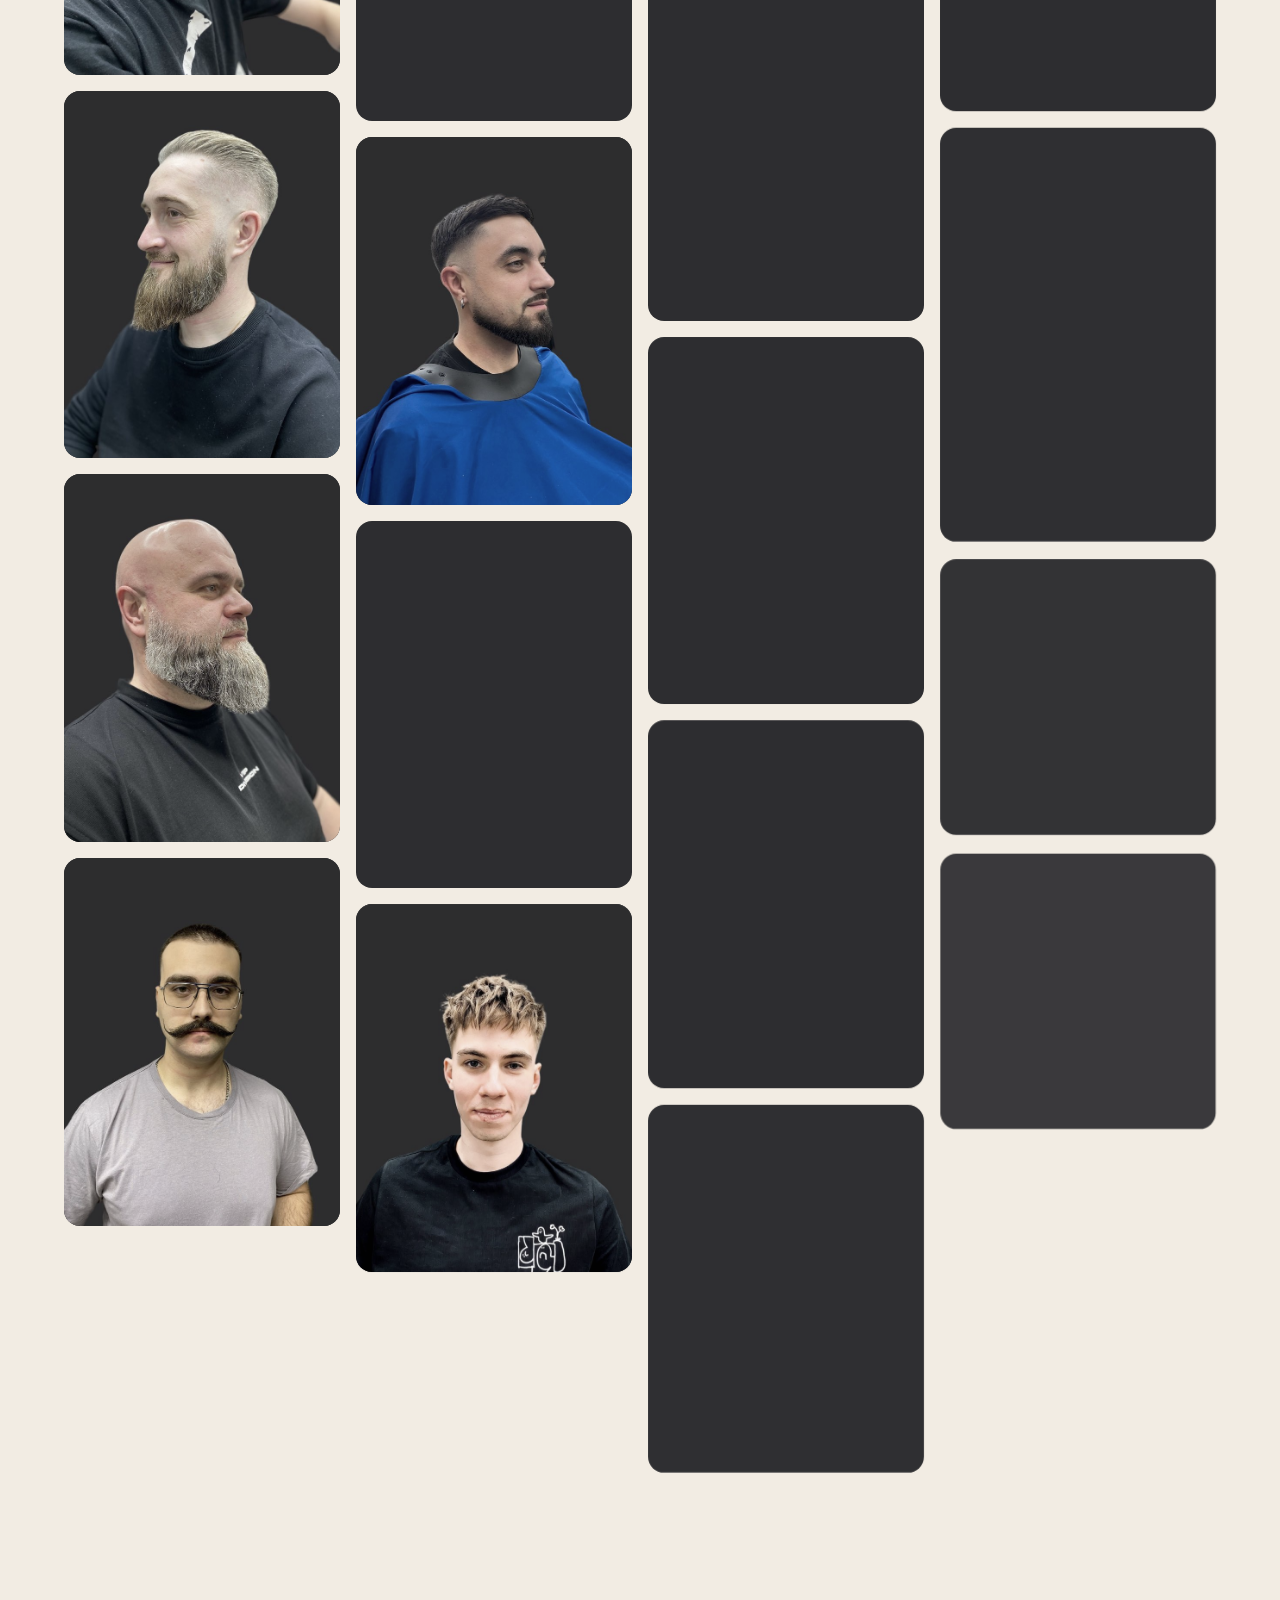
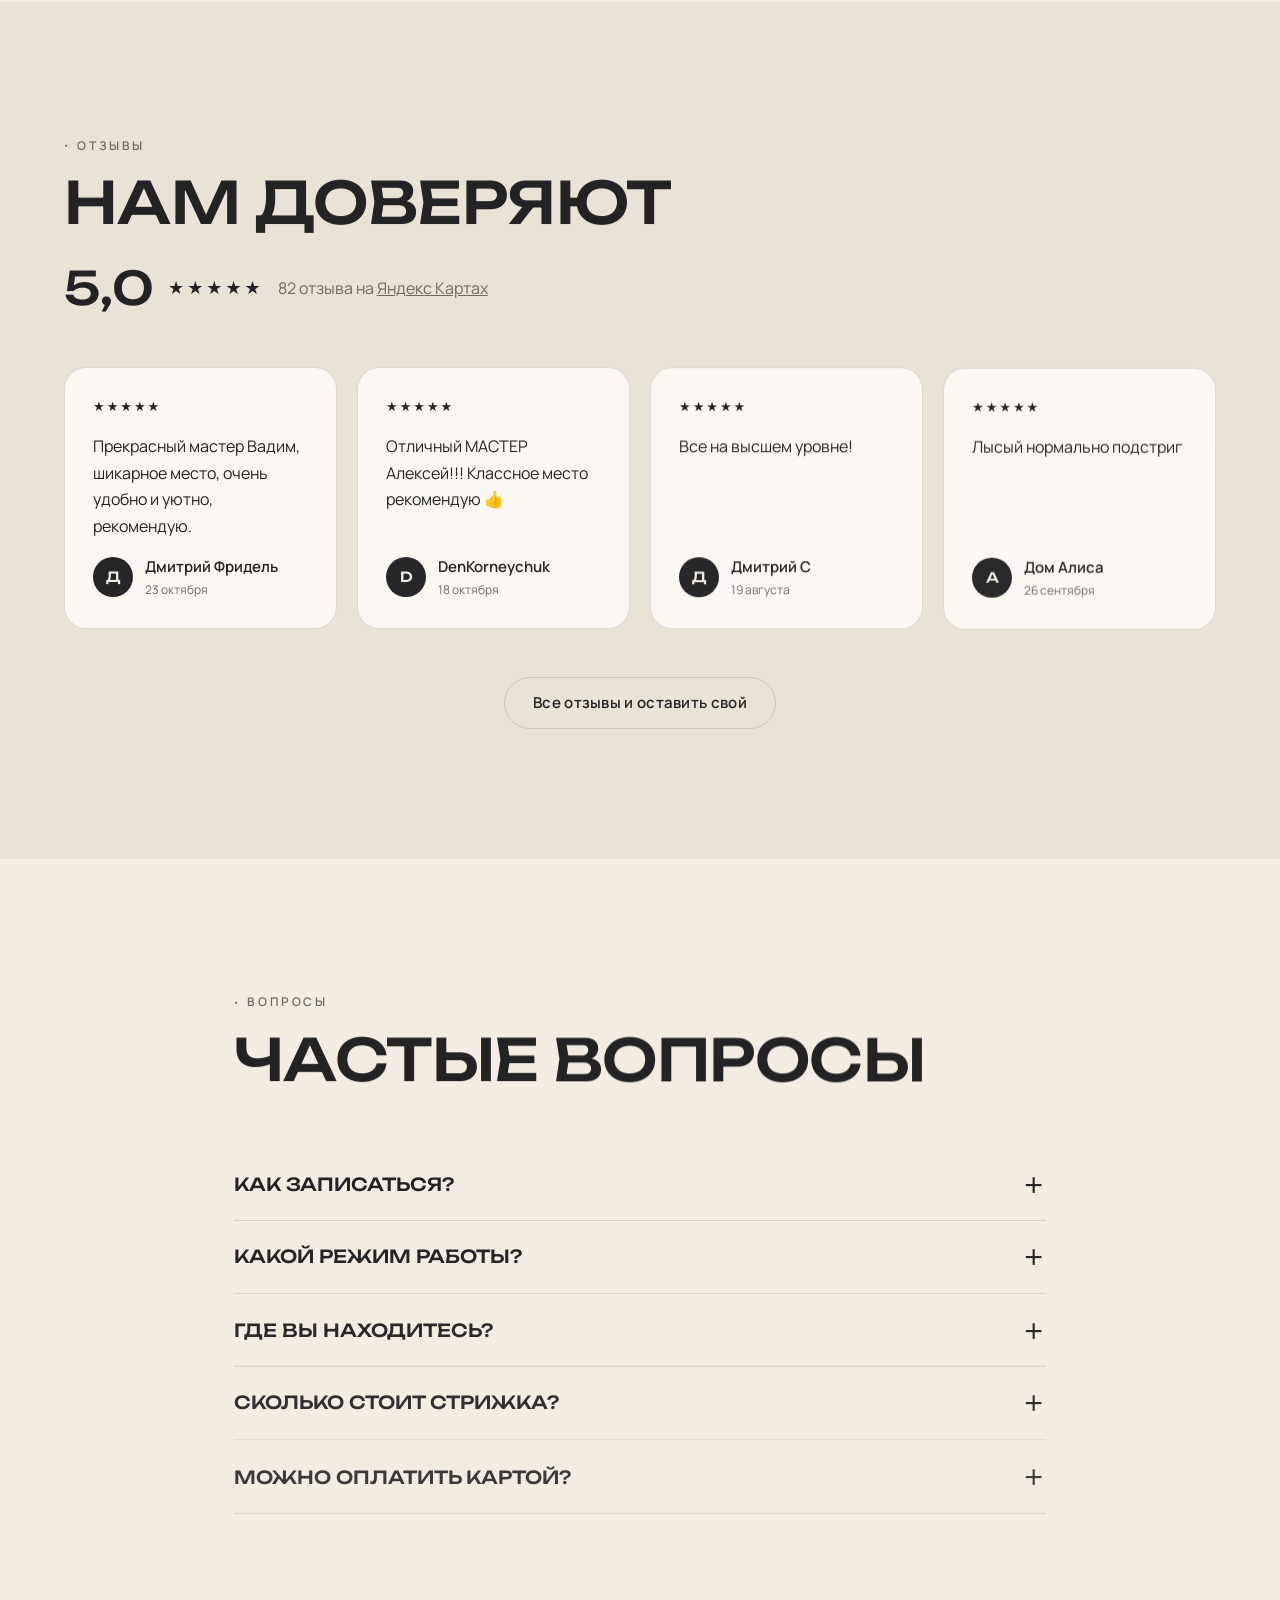
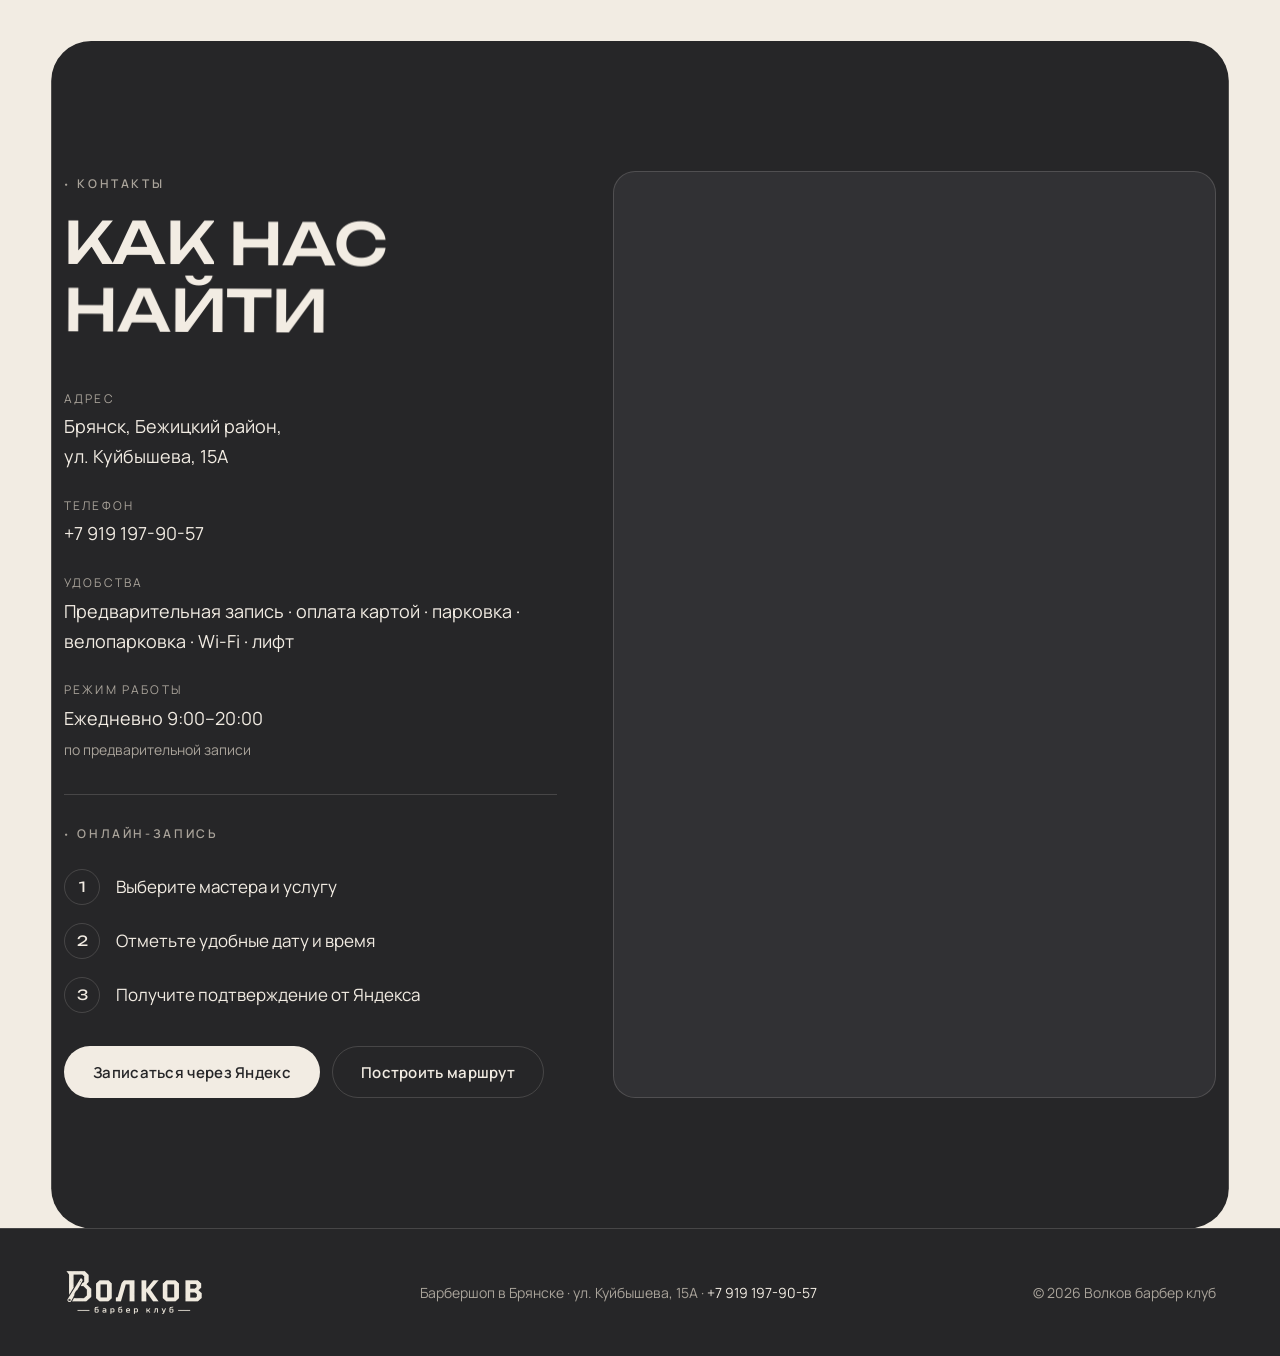
==== commit b62c2e1c: "Кнопки записи к Алексею и Вадиму под фото мастеров Кнопки стоят сразу под фотографией. У каждой есть" ====
--- a/index.html
+++ b/index.html
@@ -215,20 +215,21 @@
         <div class="team">
           <article class="master">
             <div class="master__photo"><img src="assets/img/team/alexey.jpg" alt="Барбер Алексей" width="900" height="1200" loading="lazy"></div>
+            <!-- Прямая ссылка на запись к мастеру: вставить в data-book-url -->
+            <a class="btn btn--milk master__book" href="#booking" data-book data-book-url="">Записаться к Алексею</a>
             <div class="master__body">
               <h3>Алексей</h3>
               <p class="muted">Барбер</p>
               <blockquote>«Отличный МАСТЕР Алексей!!! Классное место рекомендую 👍»<cite>DenKorneychuk, Яндекс Карты</cite></blockquote>
-              <a class="btn btn--milk btn--sm" href="#booking" data-book>Записаться к Алексею</a>
             </div>
           </article>
           <article class="master">
             <div class="master__photo"><img src="assets/img/team/vadim.jpg" alt="Барбер Вадим" width="480" height="600" loading="lazy"></div>
+            <a class="btn btn--milk master__book" href="#booking" data-book data-book-url="">Записаться к Вадиму</a>
             <div class="master__body">
               <h3>Вадим</h3>
               <p class="muted">Барбер</p>
               <blockquote>«Прекрасный мастер Вадим, шикарное место, очень удобно и уютно, рекомендую.»<cite>Дмитрий Фридель, Яндекс Карты</cite></blockquote>
-              <a class="btn btn--milk btn--sm" href="#booking" data-book>Записаться к Вадиму</a>
             </div>
           </article>
         </div>
--- a/assets/css/style.css
+++ b/assets/css/style.css
@@ -155,6 +155,7 @@
 .master__photo { aspect-ratio: 4/5; background: var(--photo-bg); overflow: hidden; }
 .master__photo img { width: 100%; height: 100%; object-fit: cover; object-position: center top; transition: transform .9s var(--ease); }
 .master:hover .master__photo img { transform: scale(1.05); }
+.master__book { margin: 16px 16px 0; width: auto; }
 .master__body { padding: 30px; }
 .master__body h3 { font-size: 30px; text-transform: uppercase; margin-bottom: 2px; }
 .master blockquote { margin: 18px 0 24px; padding-left: 16px; border-left: 1px solid var(--light-muted); color: var(--light); font-style: italic; }
@@ -280,6 +281,7 @@
   .contacts dl { justify-items: center; }
   .contacts__actions { flex-direction: column; align-items: center; }
   .hero__actions .btn, .booking__actions .btn, .contacts__actions .btn, .about__text .btn, .center .btn, .master__body .btn { width: 100%; max-width: 360px; }
+  .master__book { margin: 14px 14px 0; }
   .footer__inner { flex-direction: column; justify-content: center; }
   .js-motion .curtain { clip-path: inset(0 3% 0 3% round 24px); }
 }
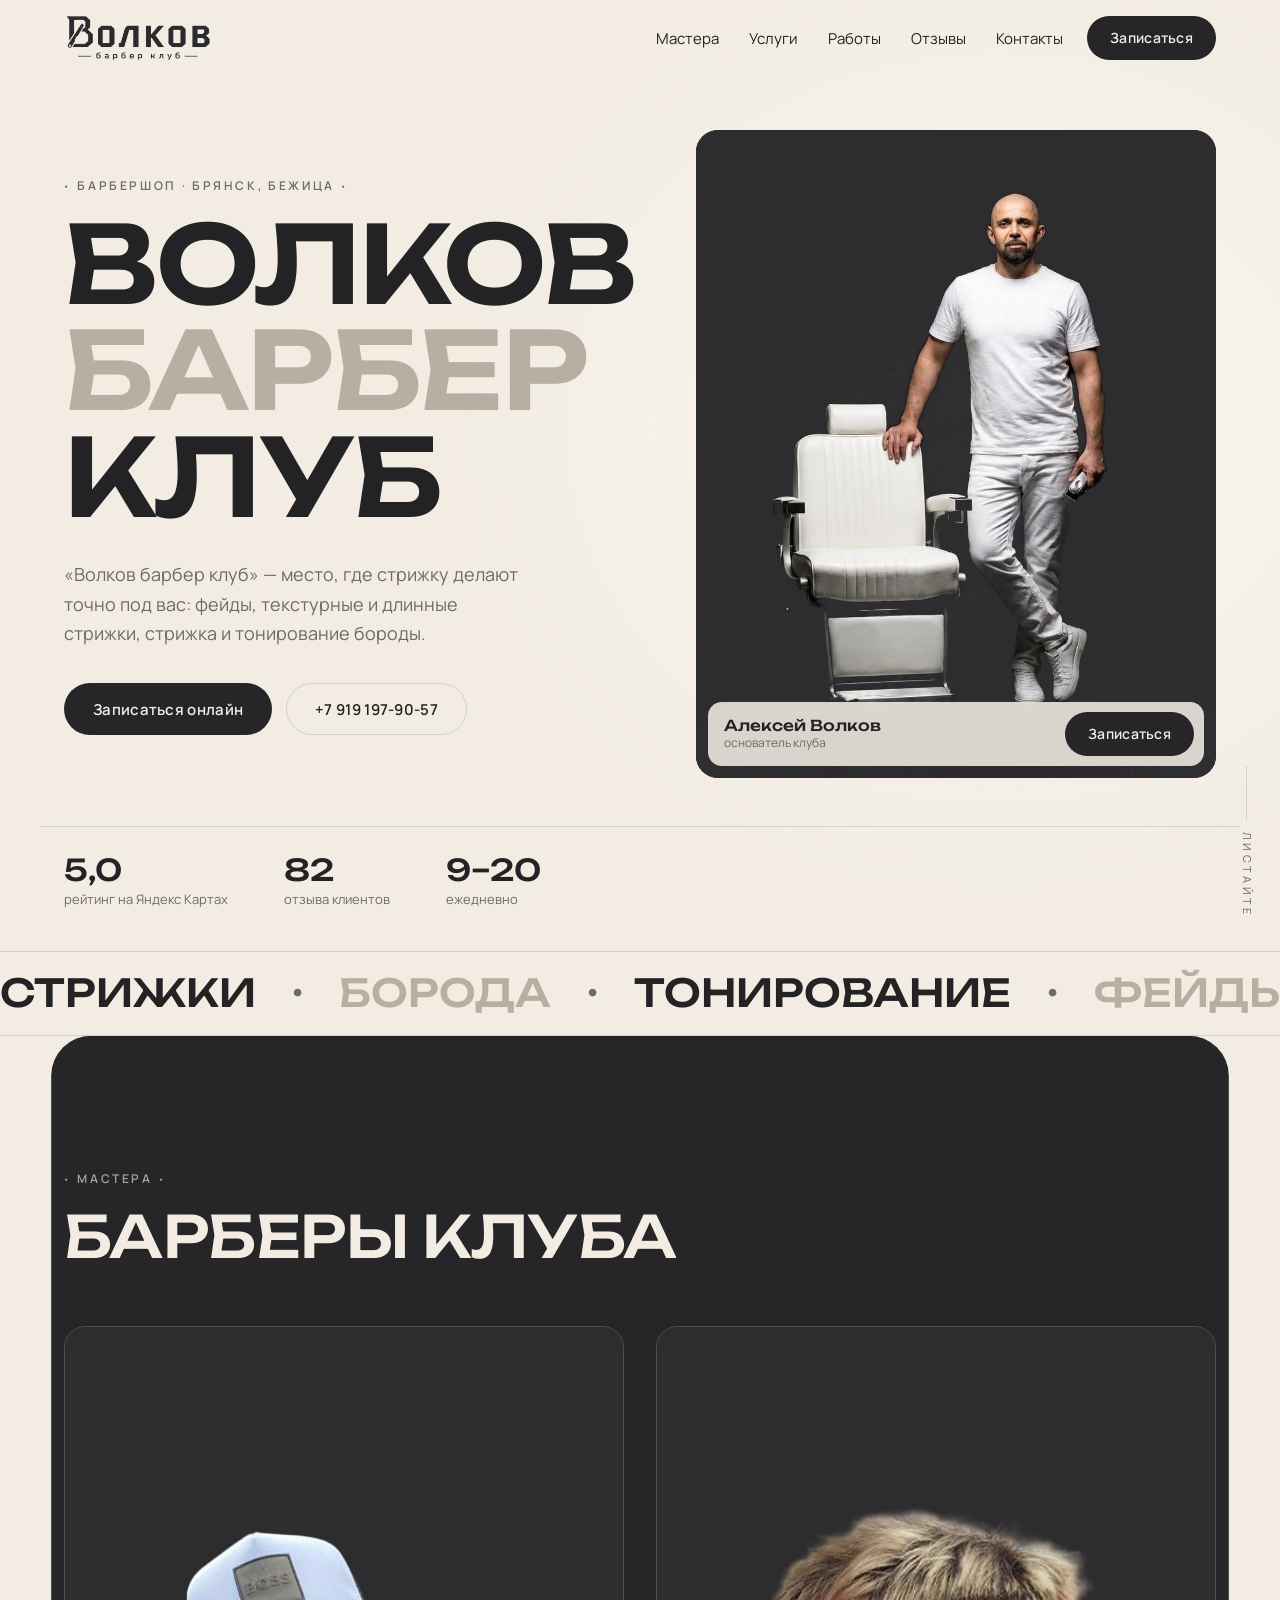
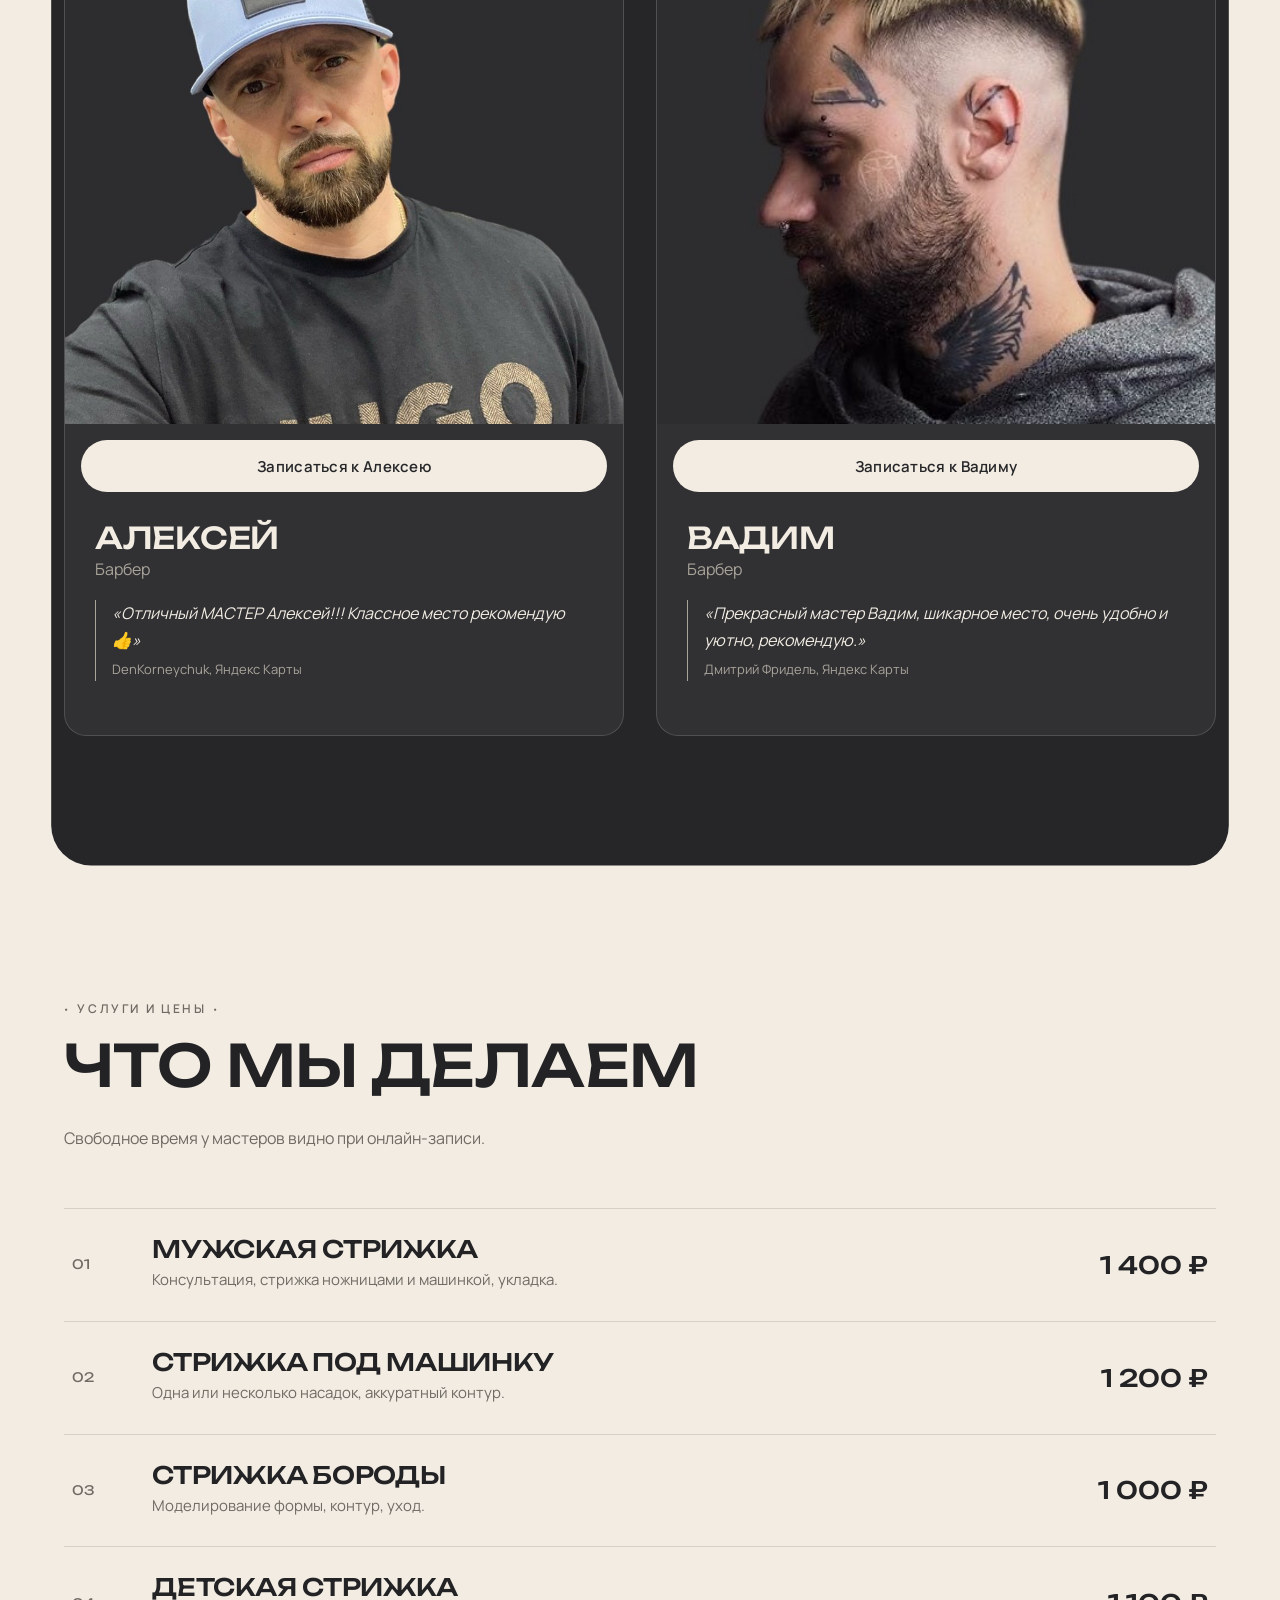
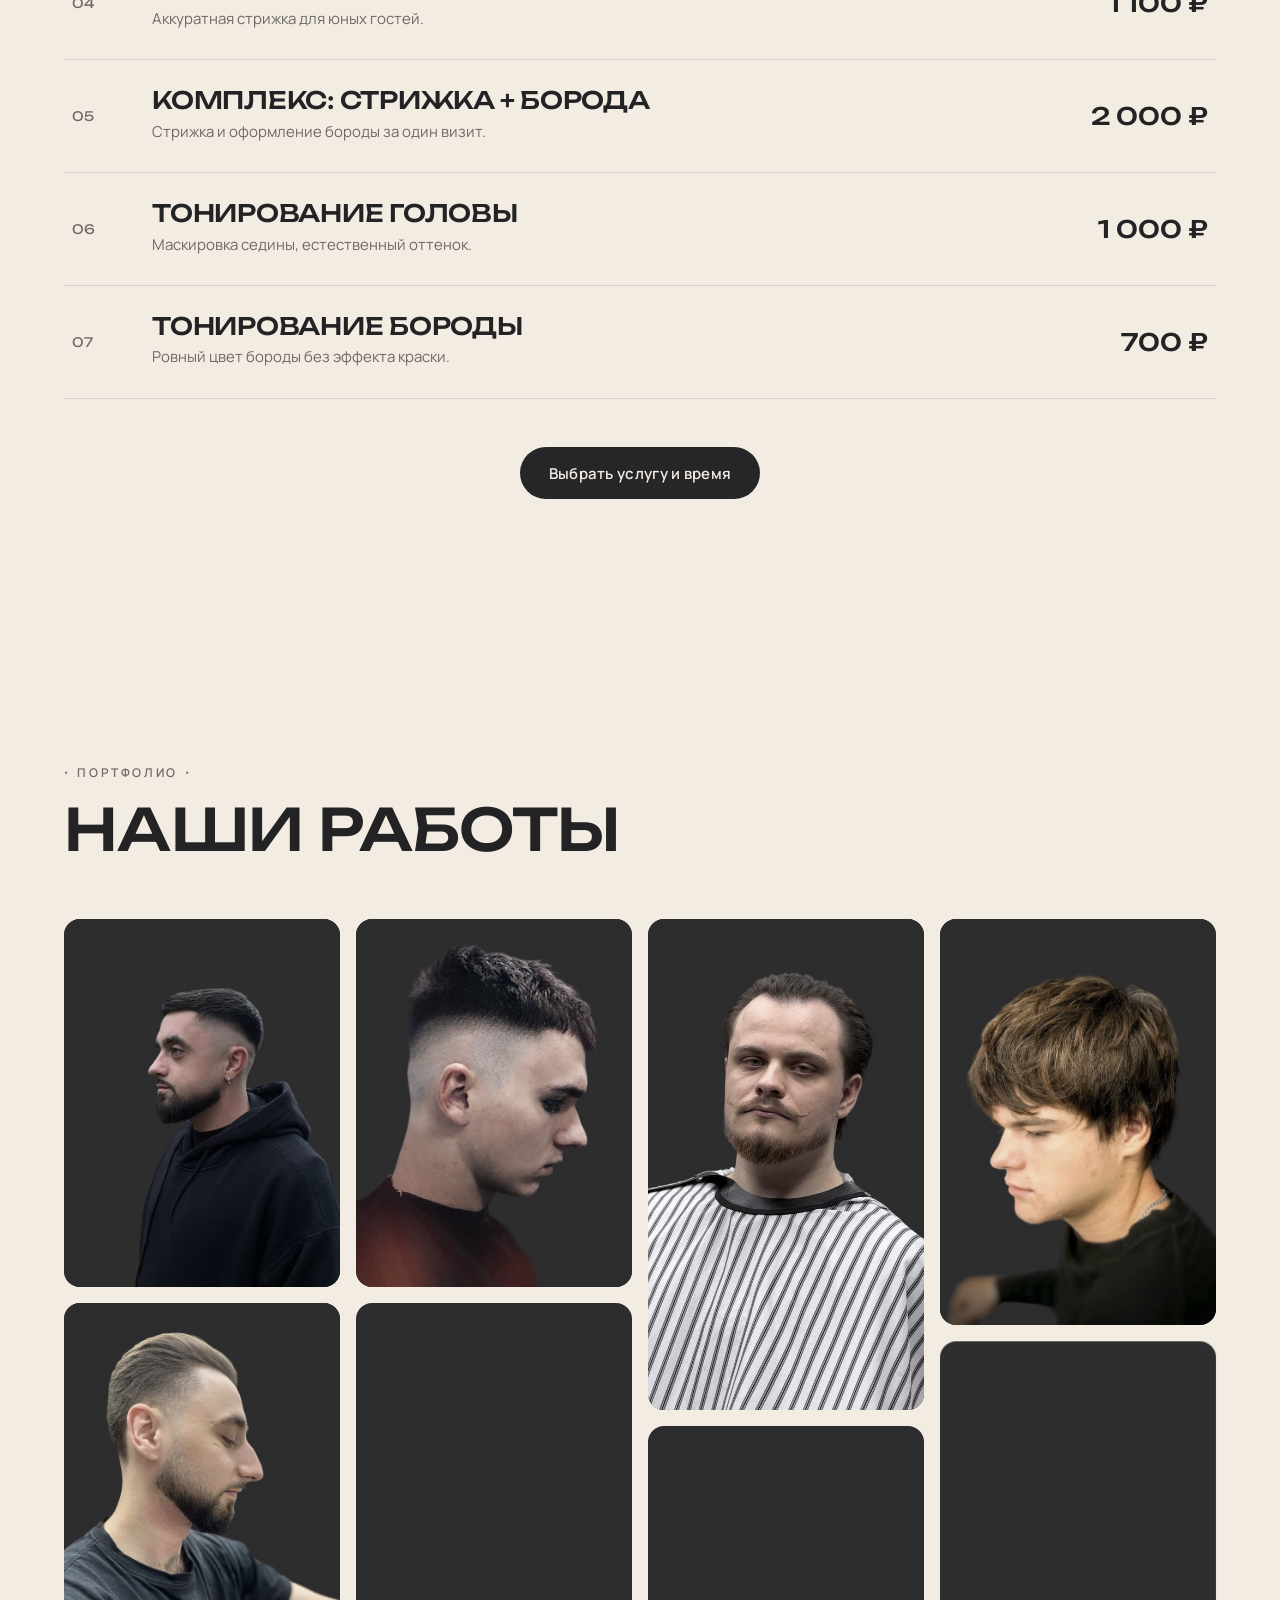
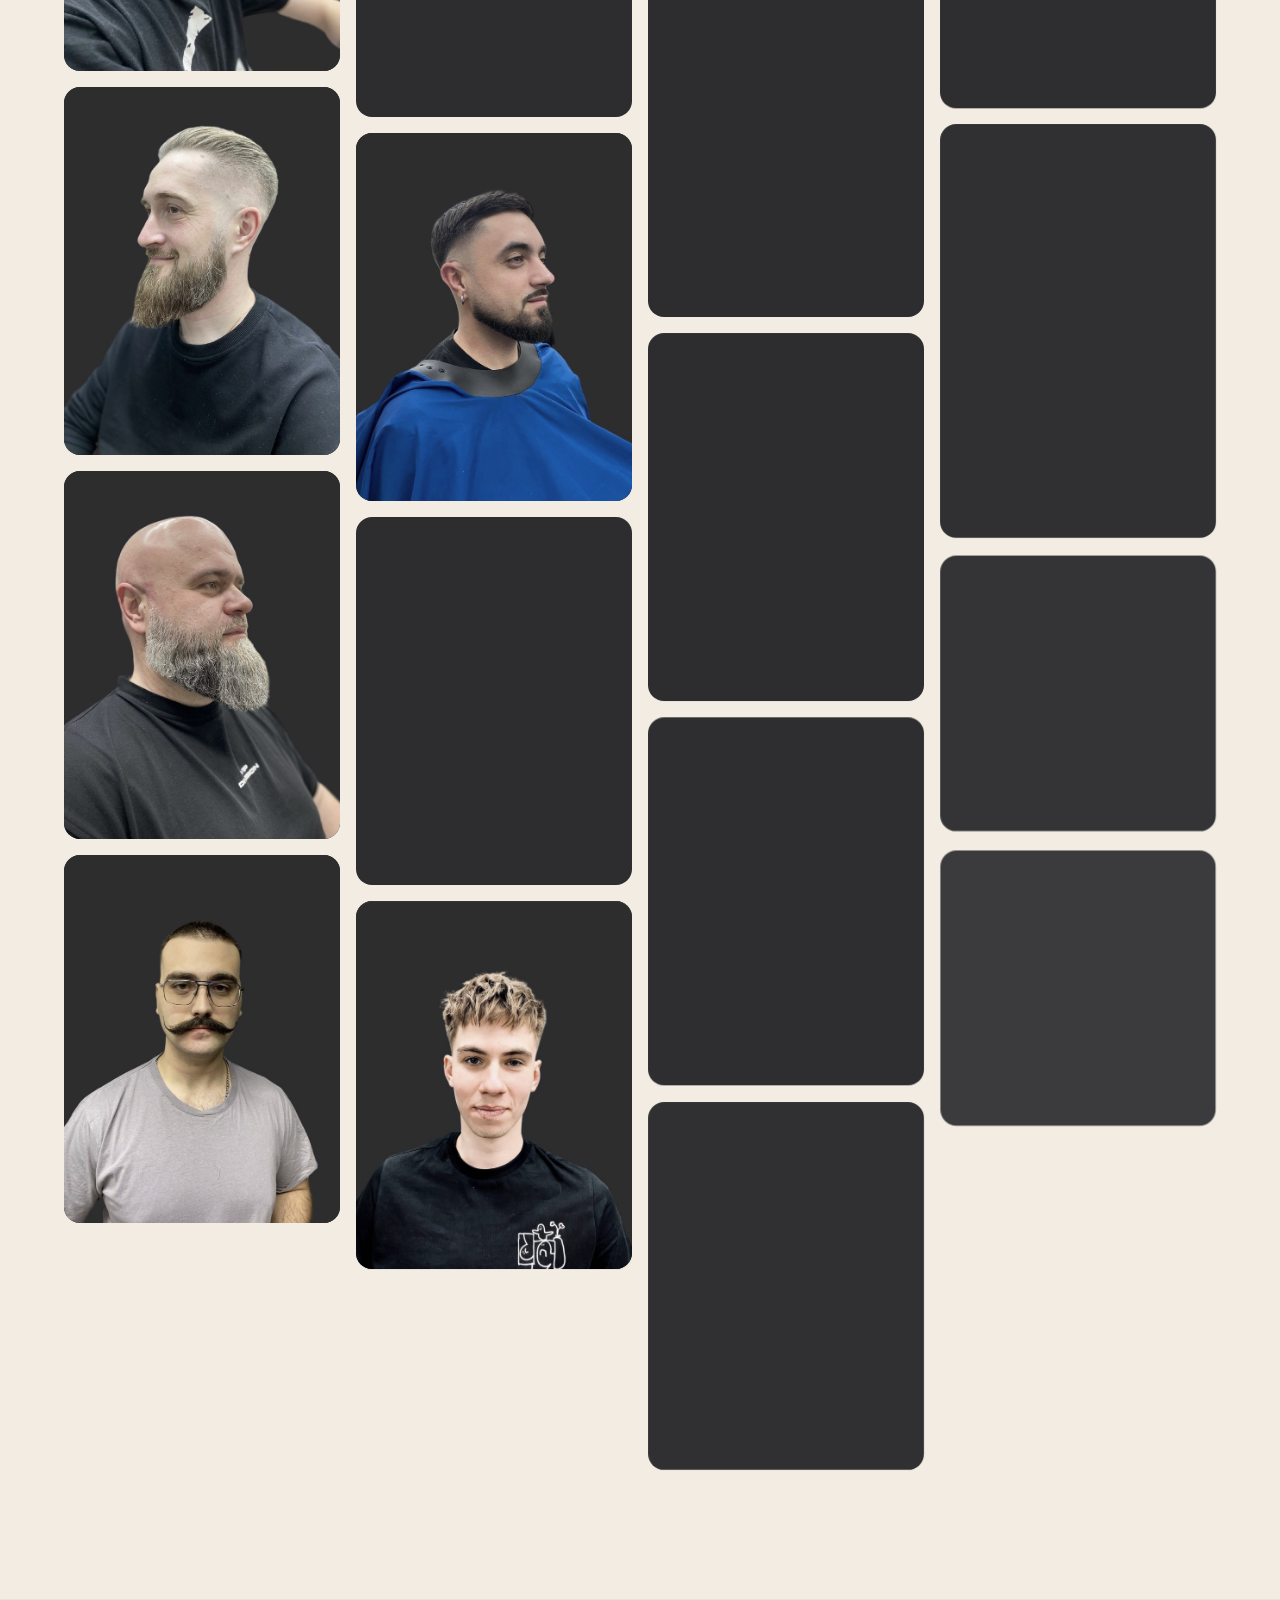
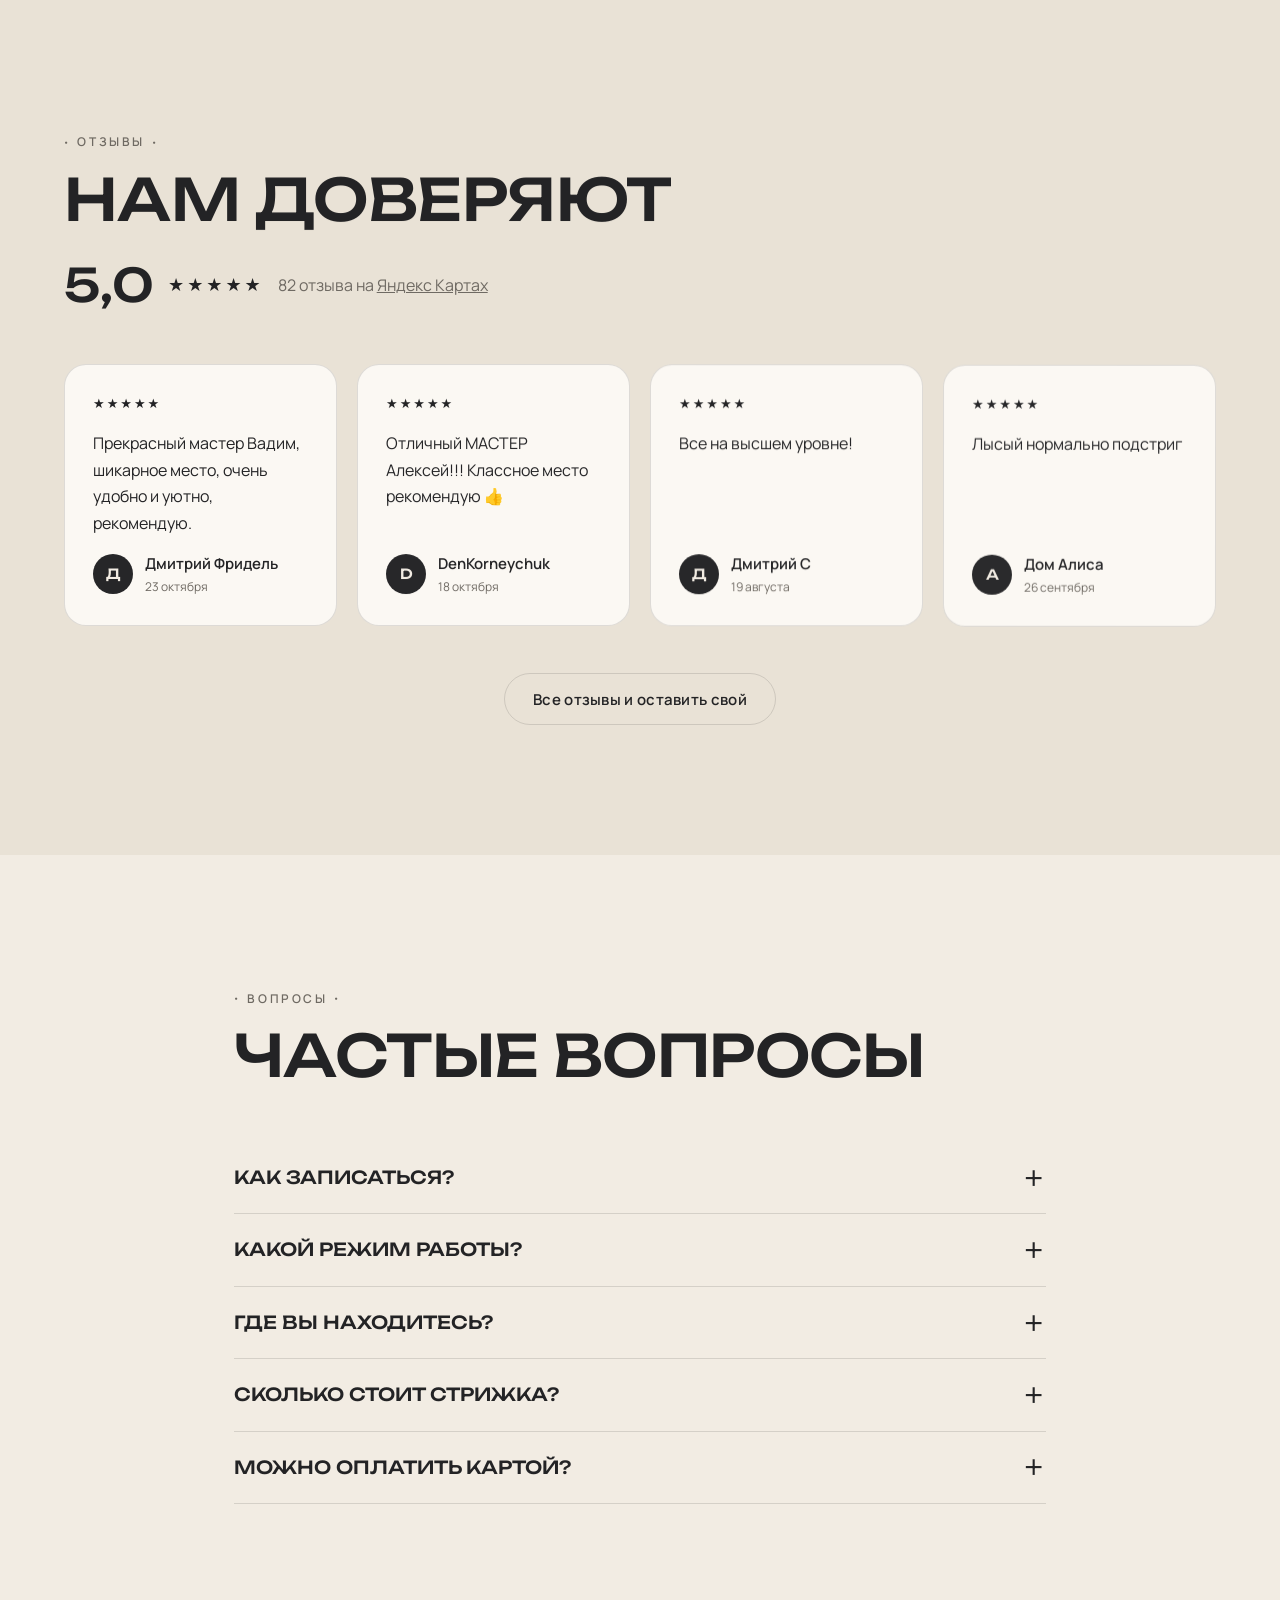
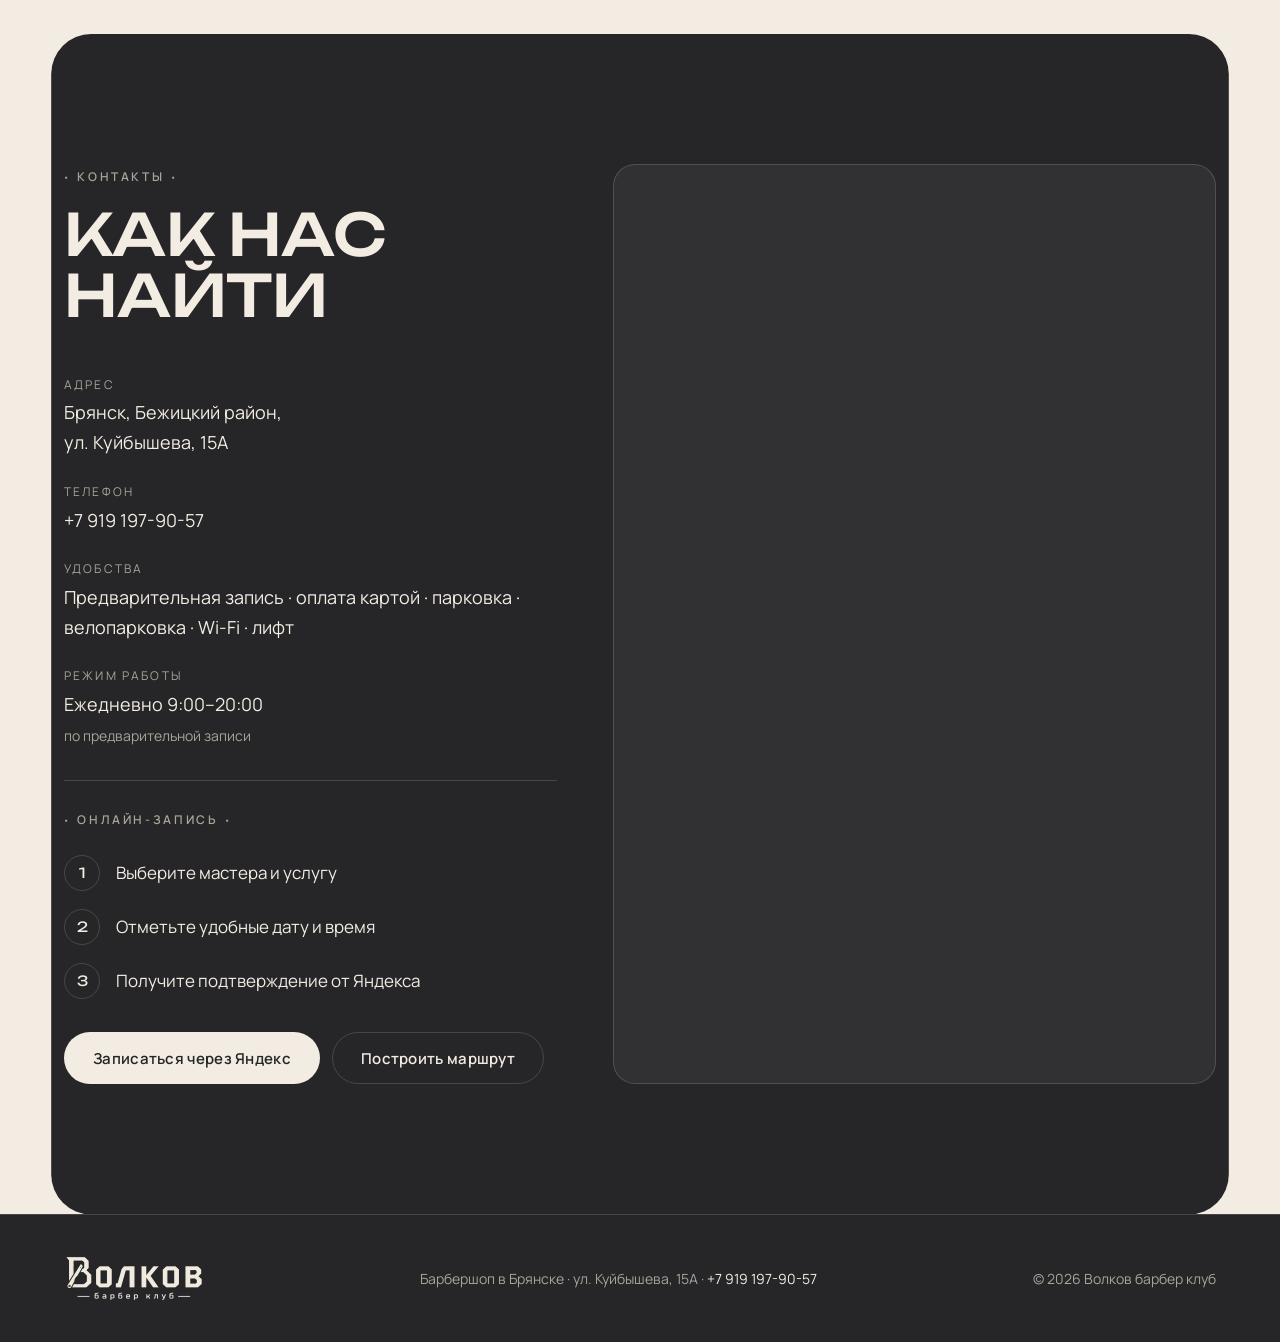
==== commit ac76e947: "Ссылки записи к мастерам, правки анимаций и мобильной версии - Кнопки «Записаться к Алексею/Вадиму» " ====
--- a/index.html
+++ b/index.html
@@ -215,8 +215,8 @@
         <div class="team">
           <article class="master">
             <div class="master__photo"><img src="assets/img/team/alexey.jpg" alt="Барбер Алексей" width="900" height="1200" loading="lazy"></div>
-            <!-- Прямая ссылка на запись к мастеру: вставить в data-book-url -->
-            <a class="btn btn--milk master__book" href="#booking" data-book data-book-url="">Записаться к Алексею</a>
+            <!-- Прямая ссылка на запись к мастеру (YCLIENTS) в data-book-url -->
+            <a class="btn btn--milk master__book" href="#booking" data-book data-book-url="https://n2731307.yclients.ru">Записаться к Алексею</a>
             <div class="master__body">
               <h3>Алексей</h3>
               <p class="muted">Барбер</p>
@@ -225,7 +225,7 @@
           </article>
           <article class="master">
             <div class="master__photo"><img src="assets/img/team/vadim.jpg" alt="Барбер Вадим" width="480" height="600" loading="lazy"></div>
-            <a class="btn btn--milk master__book" href="#booking" data-book data-book-url="">Записаться к Вадиму</a>
+            <a class="btn btn--milk master__book" href="#booking" data-book data-book-url="https://n2614566.yclients.ru">Записаться к Вадиму</a>
             <div class="master__body">
               <h3>Вадим</h3>
               <p class="muted">Барбер</p>
@@ -241,7 +241,7 @@
       <div class="container">
         <div class="section__head">
           <p class="eyebrow">Услуги и цены</p>
-          <h2 id="services-title" class="h2" data-split>Что мы делаем</h2>
+          <h2 id="services-title" class="h2">Что мы делаем</h2>
           <p class="muted">Свободное время у мастеров видно при онлайн-записи.</p>
         </div>
         <ul class="price">
@@ -353,7 +353,7 @@
       <div class="container container--narrow">
         <div class="section__head">
           <p class="eyebrow">Вопросы</p>
-          <h2 id="faq-title" class="h2" data-split>Частые вопросы</h2>
+          <h2 id="faq-title" class="h2">Частые вопросы</h2>
         </div>
         <div class="faq">
           <details><summary>Как записаться?</summary><p>Нажмите «Записаться»: откроется Яндекс Запись, где можно выбрать мастера, услугу и время. Или позвоните по номеру +7 919 197-90-57.</p></details>
@@ -370,7 +370,7 @@
       <div class="container contacts">
         <div class="contacts__info">
           <p class="eyebrow">Контакты</p>
-          <h2 id="contacts-title" class="h2" data-split>Как нас найти</h2>
+          <h2 id="contacts-title" class="h2">Как нас найти</h2>
           <address>
             <dl>
               <dt>Адрес</dt>
@@ -406,7 +406,7 @@
   <footer class="footer">
     <div class="container footer__inner">
       <img src="assets/img/logo-milk.png" alt="Волков барбер клуб" width="180" height="59" loading="lazy">
-      <p class="small">Барбершоп в Брянске · ул. Куйбышева, 15А · <a href="tel:+79191979057">+7 919 197-90-57</a></p>
+      <p class="small">Барбершоп в Брянске · ул. Куйбышева, 15А<span class="footer__sep"> ·</span> <a class="nowrap" href="tel:+79191979057">+7 919 197-90-57</a></p>
       <p class="small">© <span data-year>2026</span> Волков барбер клуб</p>
     </div>
   </footer>
--- a/assets/css/style.css
+++ b/assets/css/style.css
@@ -40,7 +40,8 @@
 .skip:focus { left: 8px; }
 
 .eyebrow { font: 600 12px/1 var(--font-body); letter-spacing: .22em; text-transform: uppercase; color: var(--ink-muted); margin-bottom: 18px; display: inline-flex; align-items: center; gap: .55em; }
-.eyebrow::before { content: "·"; font-size: 1.4em; line-height: 1; }
+.eyebrow::before, .eyebrow::after { content: "·"; font-size: 1.4em; line-height: 1; }
+.nowrap { white-space: nowrap; }
 .h2 { font-size: clamp(30px, 4.6vw, 58px); text-transform: uppercase; }
 .muted { color: var(--ink-muted); }
 .small { font-size: 14px; }
@@ -288,8 +289,12 @@
 @media (max-width: 560px) {
   .container { padding: 0 18px; }
   .reviews { grid-template-columns: 1fr; }
-  .gallery { columns: 2; column-gap: 10px; }
-  .gallery button { margin-bottom: 10px; }
+  /* Ровная сетка 2×N, чтобы последний ряд не уходил в один столбец */
+  .gallery { columns: auto; display: grid; grid-template-columns: 1fr 1fr; gap: 10px; }
+  .gallery button { margin-bottom: 0; aspect-ratio: 4/5; }
+  .gallery img { height: 100%; object-fit: cover; object-position: center top; }
+  .footer .nowrap { display: block; margin-top: 4px; }
+  .footer__sep { display: none; }
   .hero__facts strong { font-size: 24px; }
   .price__item { grid-template-columns: 34px 1fr; gap: 6px 14px; padding: 22px 4px; }
   .price__value { grid-column: 2; }
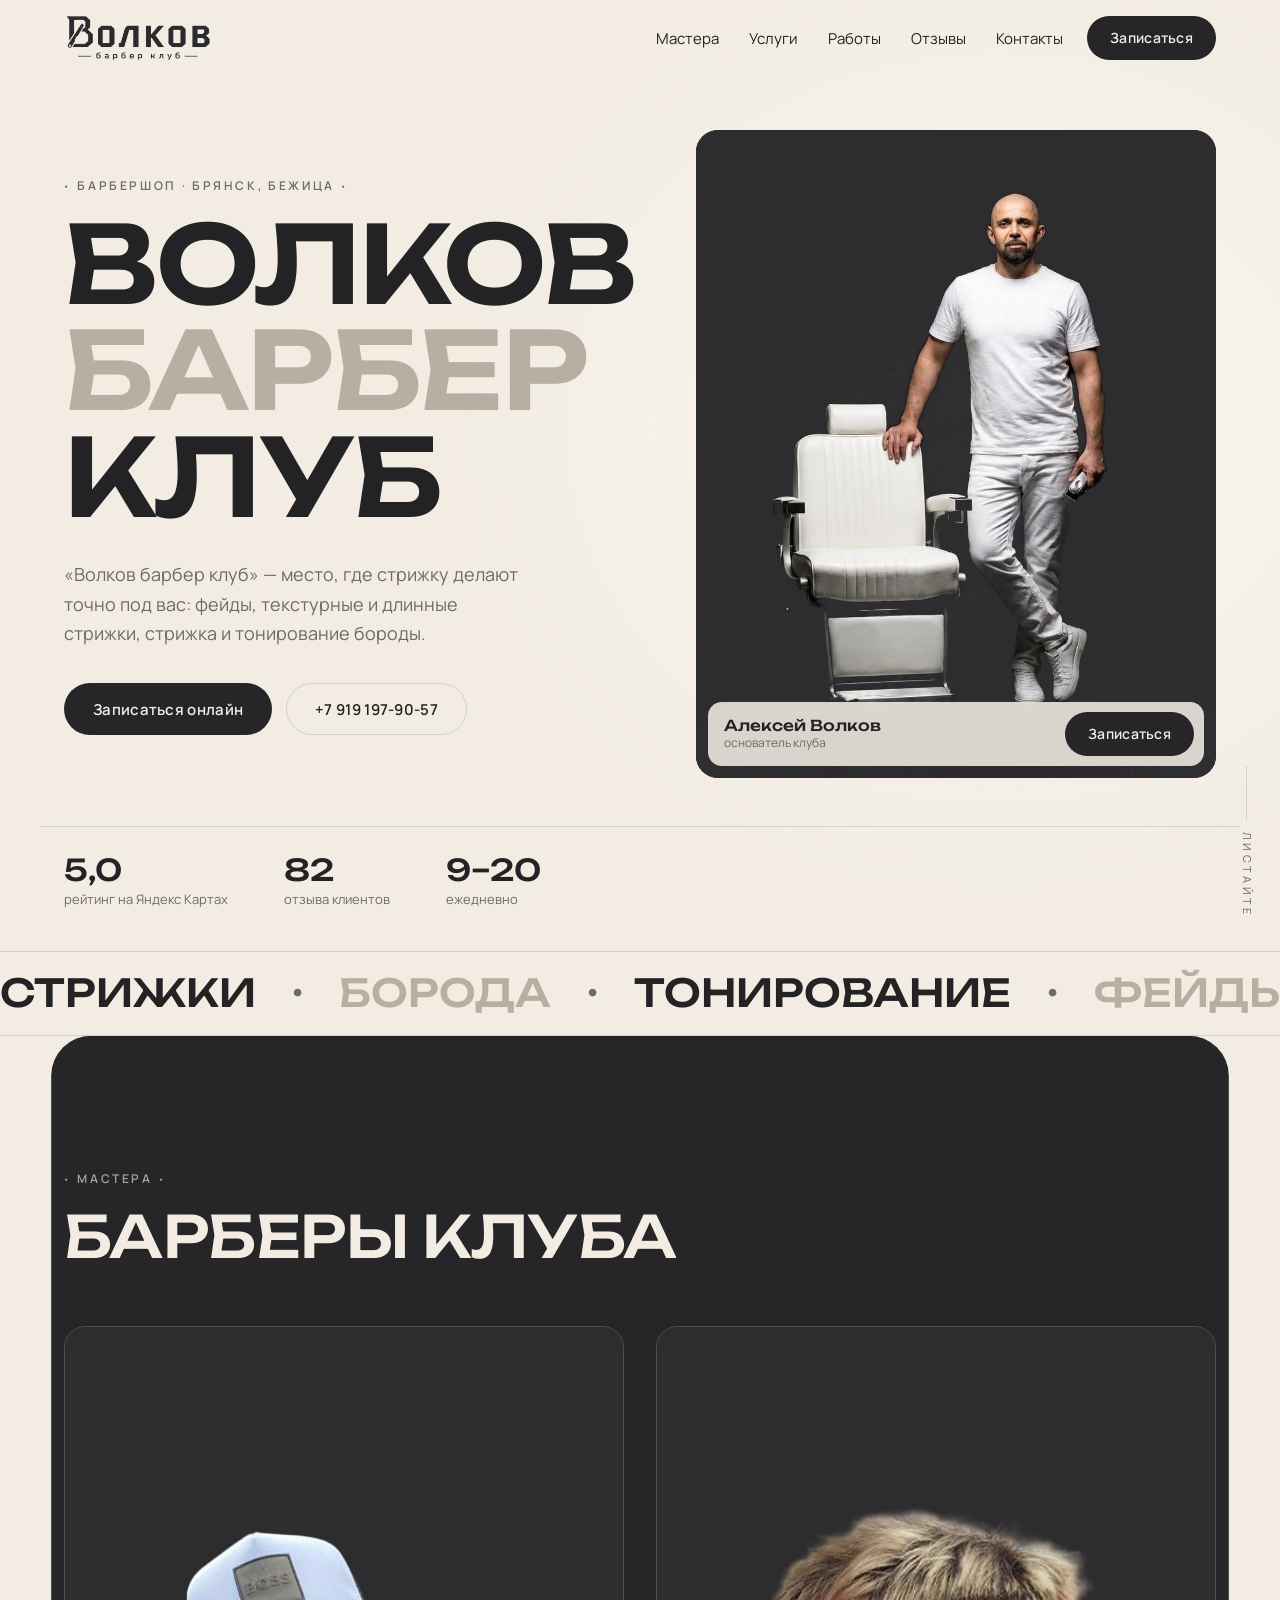
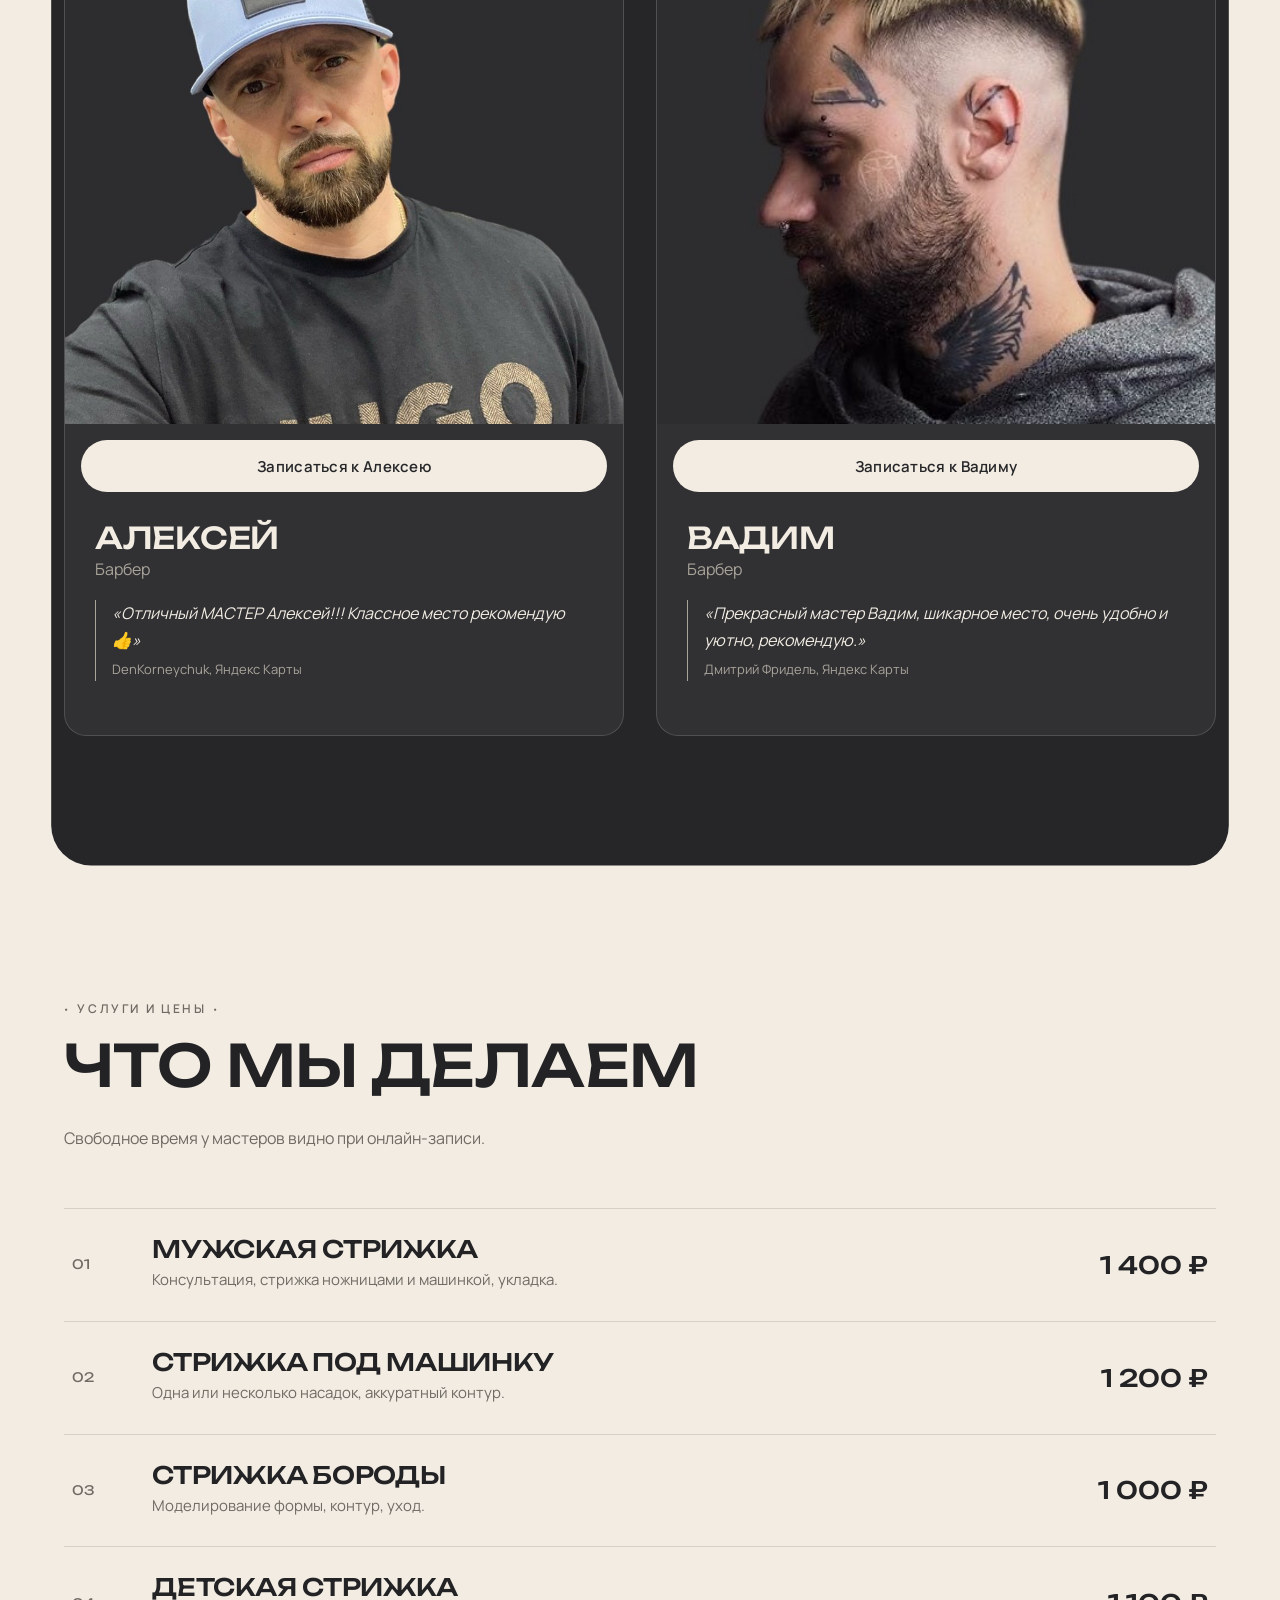
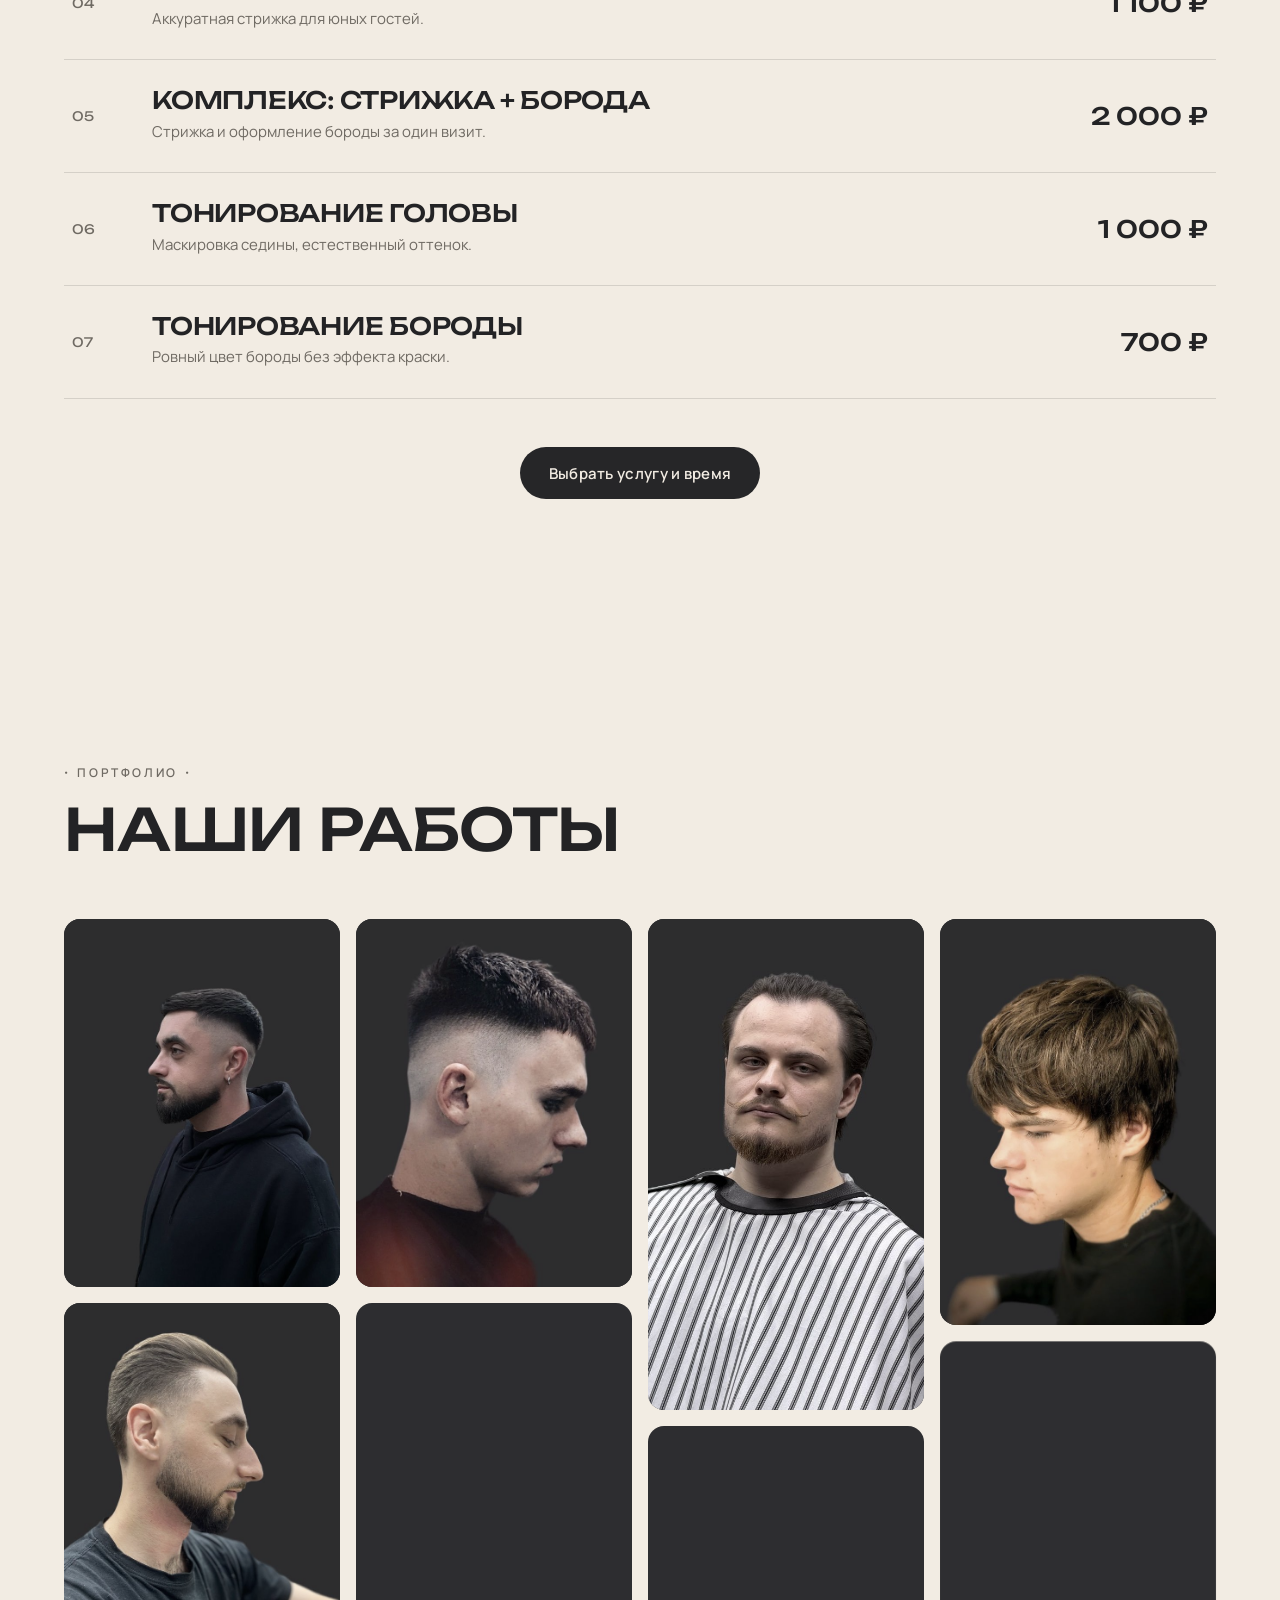
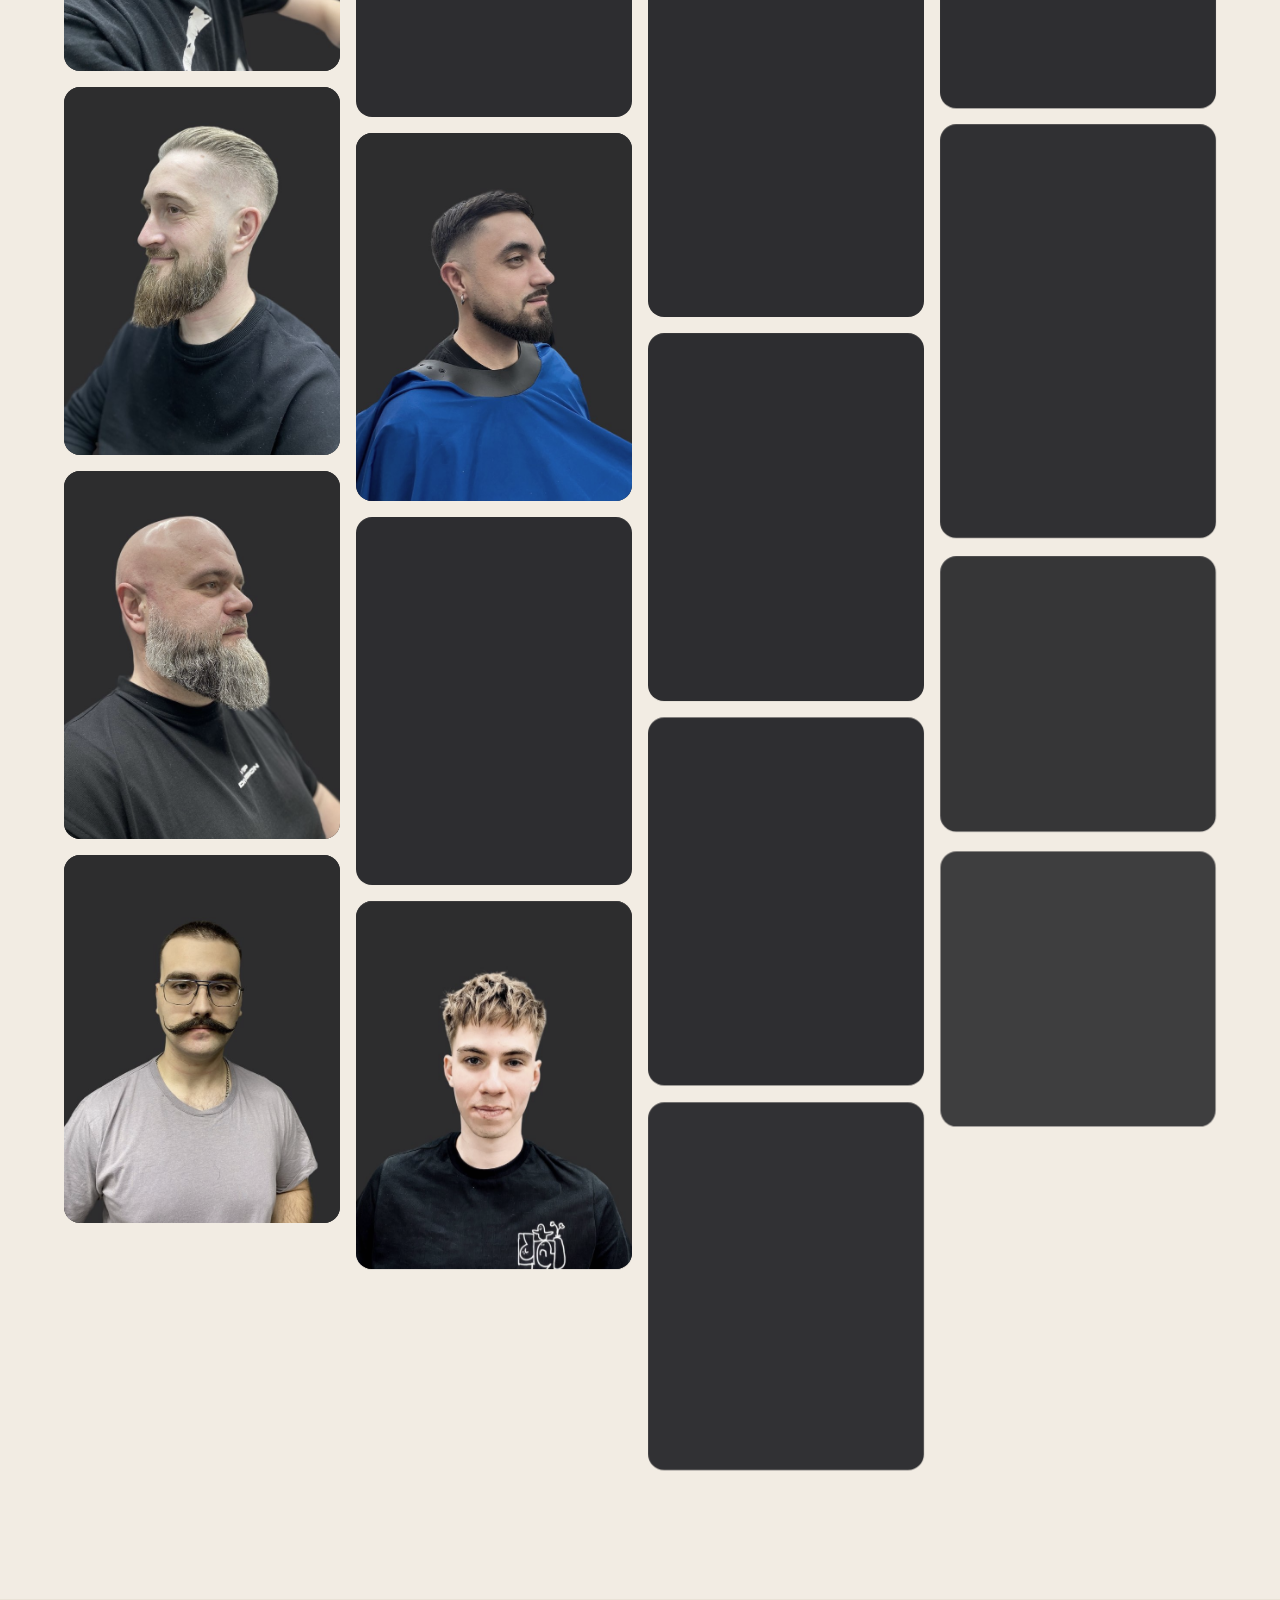
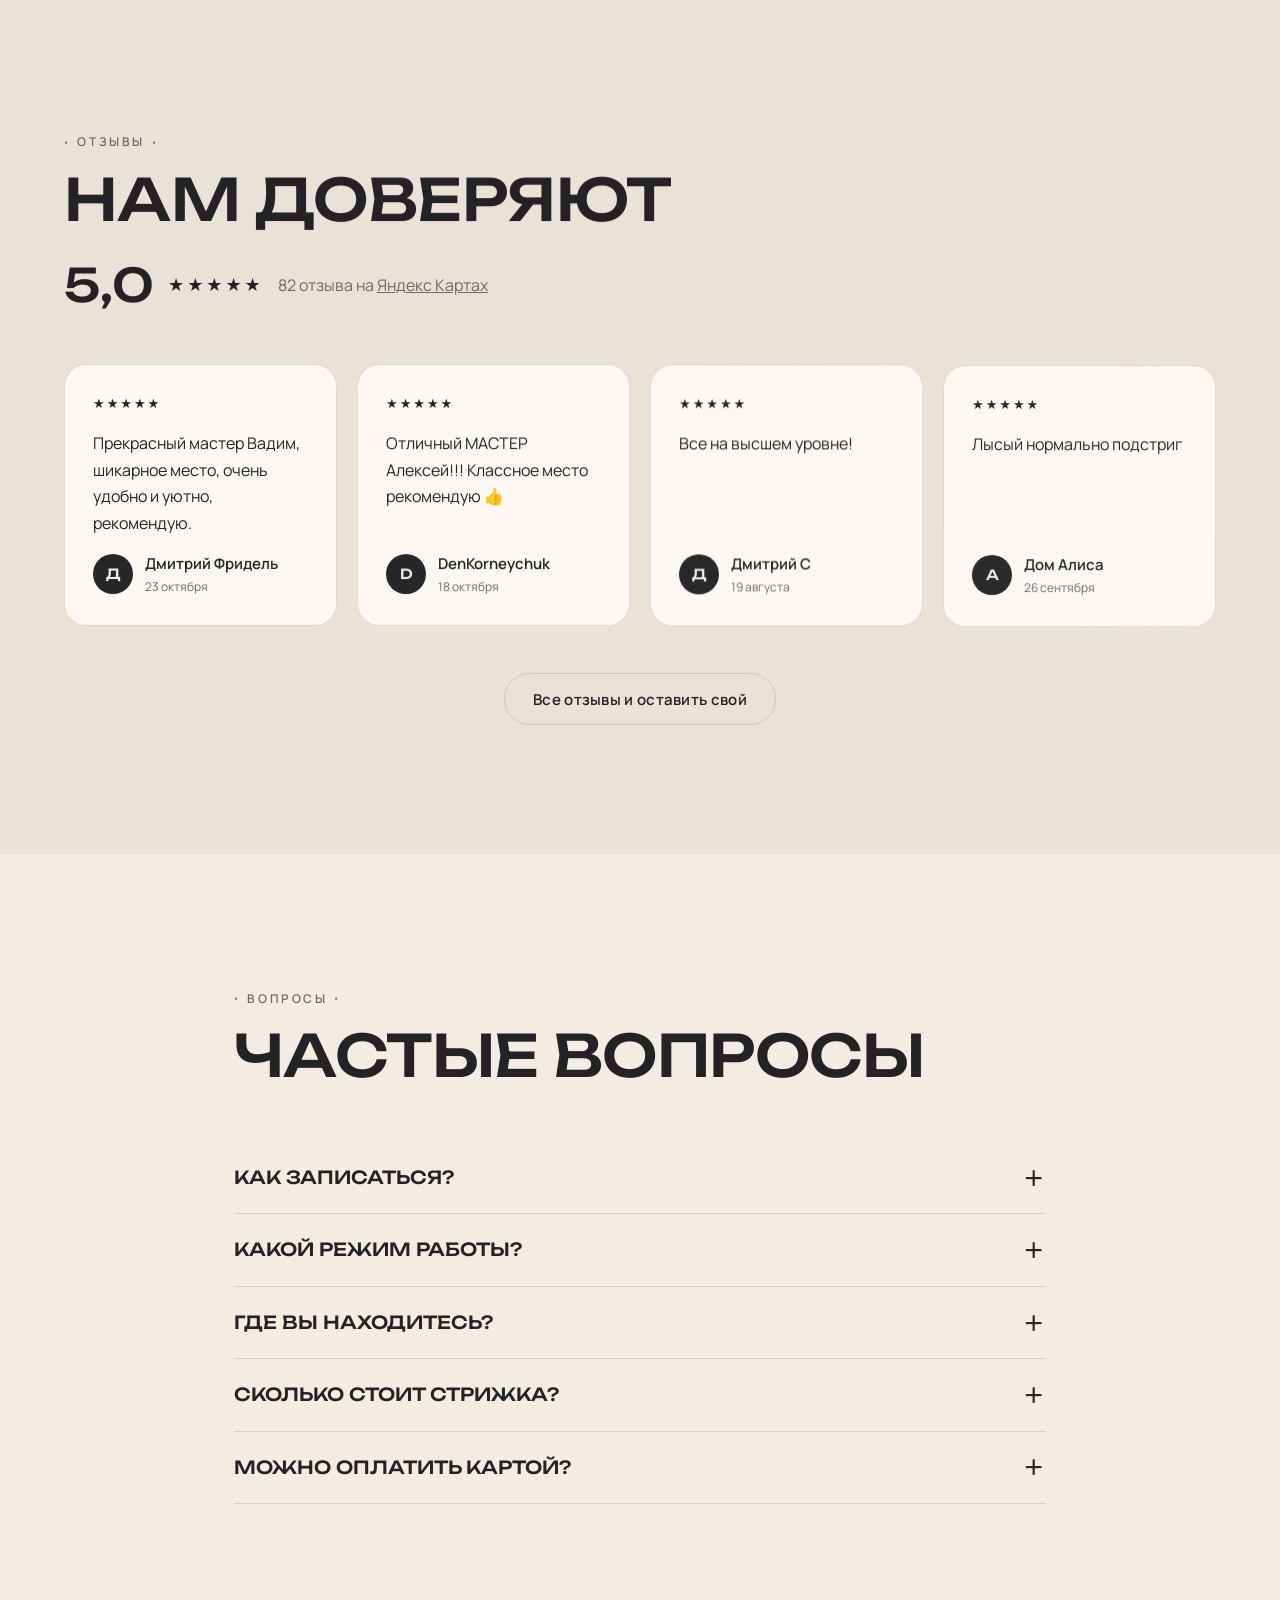
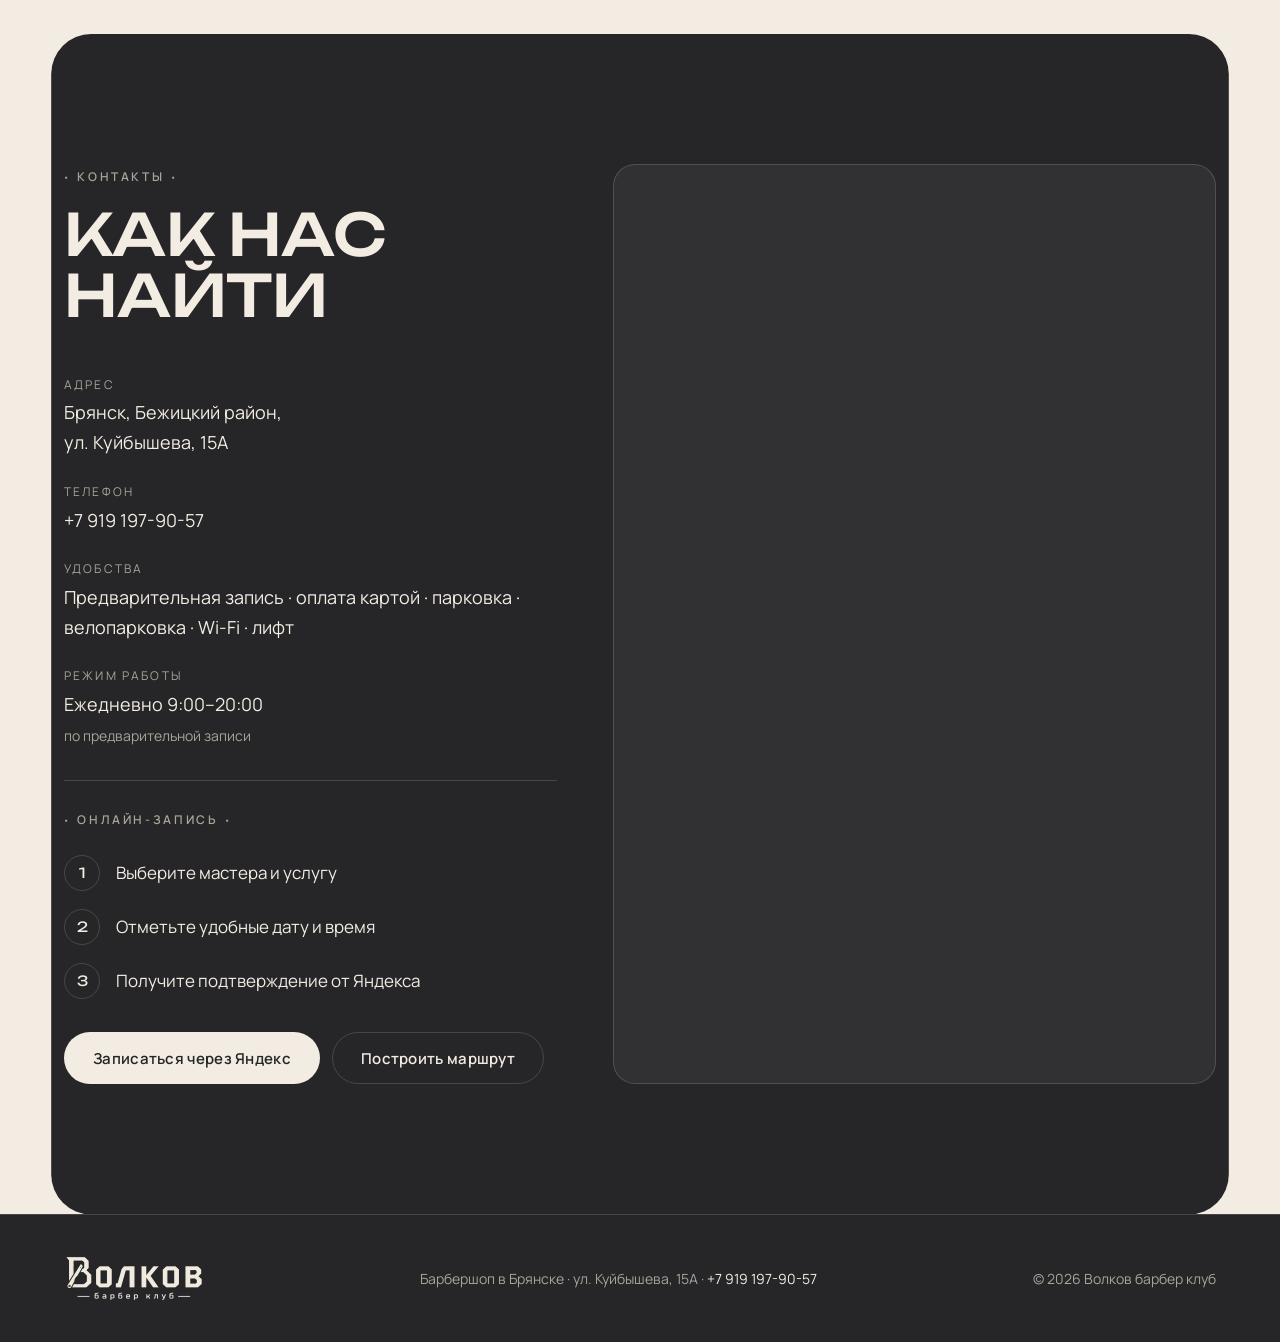
==== commit a735904a: "Адреса сайта на домен volkov-barberclub.ru, .htaccess для Beget Co-Authored-By: Claude Opus 5.5 <nor" ====
--- a/index.html
+++ b/index.html
@@ -10,15 +10,15 @@
   <meta name="author" content="Волков барбер клуб">
   <meta name="theme-color" content="#f2ece3">
   <meta name="format-detection" content="telephone=yes">
-  <link rel="canonical" href="https://mikeparkhom.github.io/VolkovBarber/">
+  <link rel="canonical" href="https://volkov-barberclub.ru/">
 
   <meta property="og:type" content="website">
   <meta property="og:locale" content="ru_RU">
   <meta property="og:site_name" content="Волков барбер клуб">
   <meta property="og:title" content="Волков барбер клуб — барбершоп в Брянске">
   <meta property="og:description" content="Мужские стрижки и бороды в Бежице. Рейтинг 5,0 на Яндекс Картах. Запись онлайн.">
-  <meta property="og:url" content="https://mikeparkhom.github.io/VolkovBarber/">
-  <meta property="og:image" content="https://mikeparkhom.github.io/VolkovBarber/assets/img/og-cover.jpg">
+  <meta property="og:url" content="https://volkov-barberclub.ru/">
+  <meta property="og:image" content="https://volkov-barberclub.ru/assets/img/og-cover.jpg">
   <meta property="og:image:width" content="1200">
   <meta property="og:image:height" content="630">
   <meta name="twitter:card" content="summary_large_image">
@@ -40,13 +40,13 @@
     "@graph": [
       {
         "@type": "BarberShop",
-        "@id": "https://mikeparkhom.github.io/VolkovBarber/#barbershop",
+        "@id": "https://volkov-barberclub.ru/#barbershop",
         "name": "Волков барбер клуб",
         "alternateName": ["Volkov Barber", "Волков барбер"],
         "description": "Барбершоп в Брянске, Бежицкий район: мужские стрижки, оформление бороды, фейды. Онлайн-запись через Яндекс.",
-        "url": "https://mikeparkhom.github.io/VolkovBarber/",
-        "logo": "https://mikeparkhom.github.io/VolkovBarber/assets/img/icon-512.png",
-        "image": "https://mikeparkhom.github.io/VolkovBarber/assets/img/og-cover.jpg",
+        "url": "https://volkov-barberclub.ru/",
+        "logo": "https://volkov-barberclub.ru/assets/img/icon-512.png",
+        "image": "https://volkov-barberclub.ru/assets/img/og-cover.jpg",
         "telephone": "+79191979057",
         "priceRange": "₽₽",
         "currenciesAccepted": "RUB",
@@ -75,7 +75,7 @@
           {"@type": "LocationFeatureSpecification", "name": "Wi-Fi", "value": true},
           {"@type": "LocationFeatureSpecification", "name": "Лифт", "value": true}
         ],
-        "founder": { "@id": "https://mikeparkhom.github.io/VolkovBarber/#founder" },
+        "founder": { "@id": "https://volkov-barberclub.ru/#founder" },
         "employee": [
           {"@type": "Person", "name": "Алексей", "jobTitle": "Барбер"},
           {"@type": "Person", "name": "Вадим", "jobTitle": "Барбер"}
@@ -107,19 +107,19 @@
       },
       {
         "@type": "Person",
-        "@id": "https://mikeparkhom.github.io/VolkovBarber/#founder",
+        "@id": "https://volkov-barberclub.ru/#founder",
         "name": "Алексей Волков",
         "jobTitle": "Основатель и барбер",
-        "worksFor": { "@id": "https://mikeparkhom.github.io/VolkovBarber/#barbershop" },
-        "image": "https://mikeparkhom.github.io/VolkovBarber/assets/img/team/volkov.jpg"
+        "worksFor": { "@id": "https://volkov-barberclub.ru/#barbershop" },
+        "image": "https://volkov-barberclub.ru/assets/img/team/volkov.jpg"
       },
       {
         "@type": "WebSite",
-        "@id": "https://mikeparkhom.github.io/VolkovBarber/#website",
-        "url": "https://mikeparkhom.github.io/VolkovBarber/",
+        "@id": "https://volkov-barberclub.ru/#website",
+        "url": "https://volkov-barberclub.ru/",
         "name": "Волков барбер клуб",
         "inLanguage": "ru-RU",
-        "publisher": { "@id": "https://mikeparkhom.github.io/VolkovBarber/#barbershop" }
+        "publisher": { "@id": "https://volkov-barberclub.ru/#barbershop" }
       },
       {
         "@type": "FAQPage",
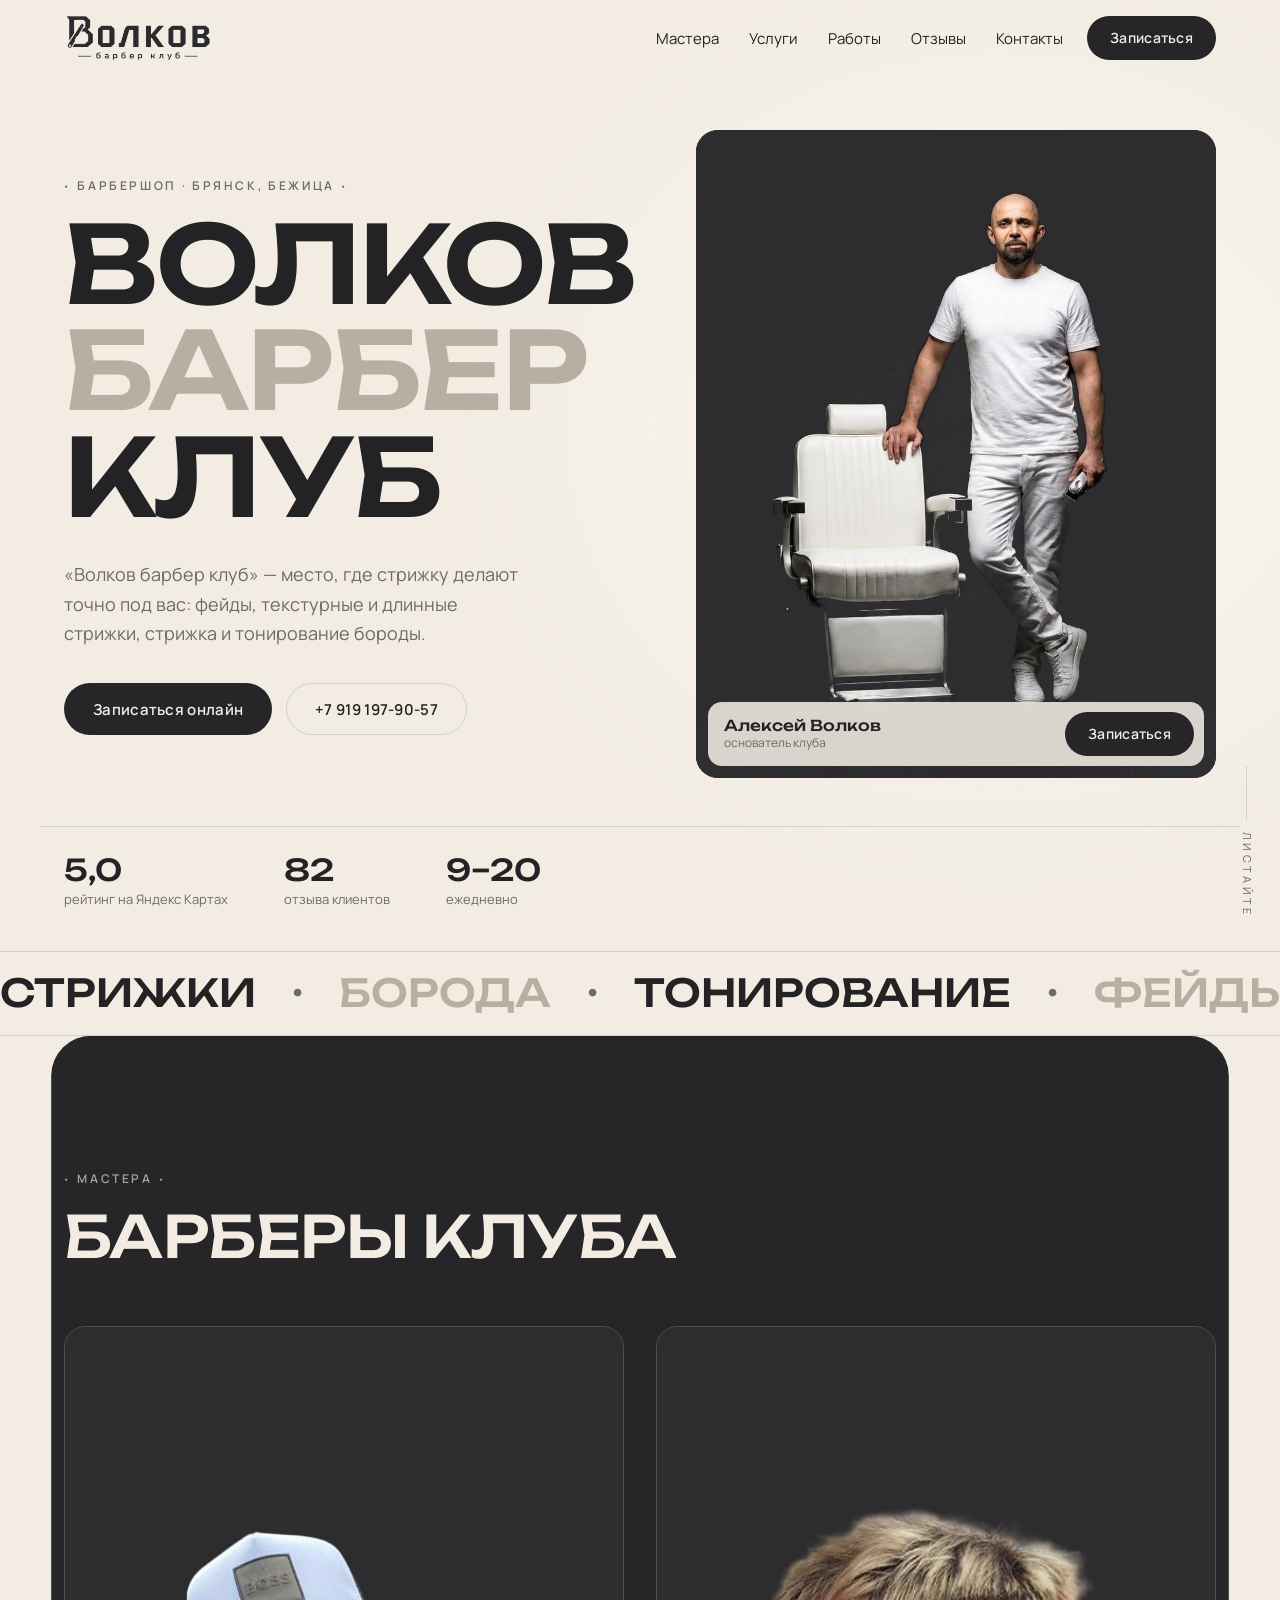
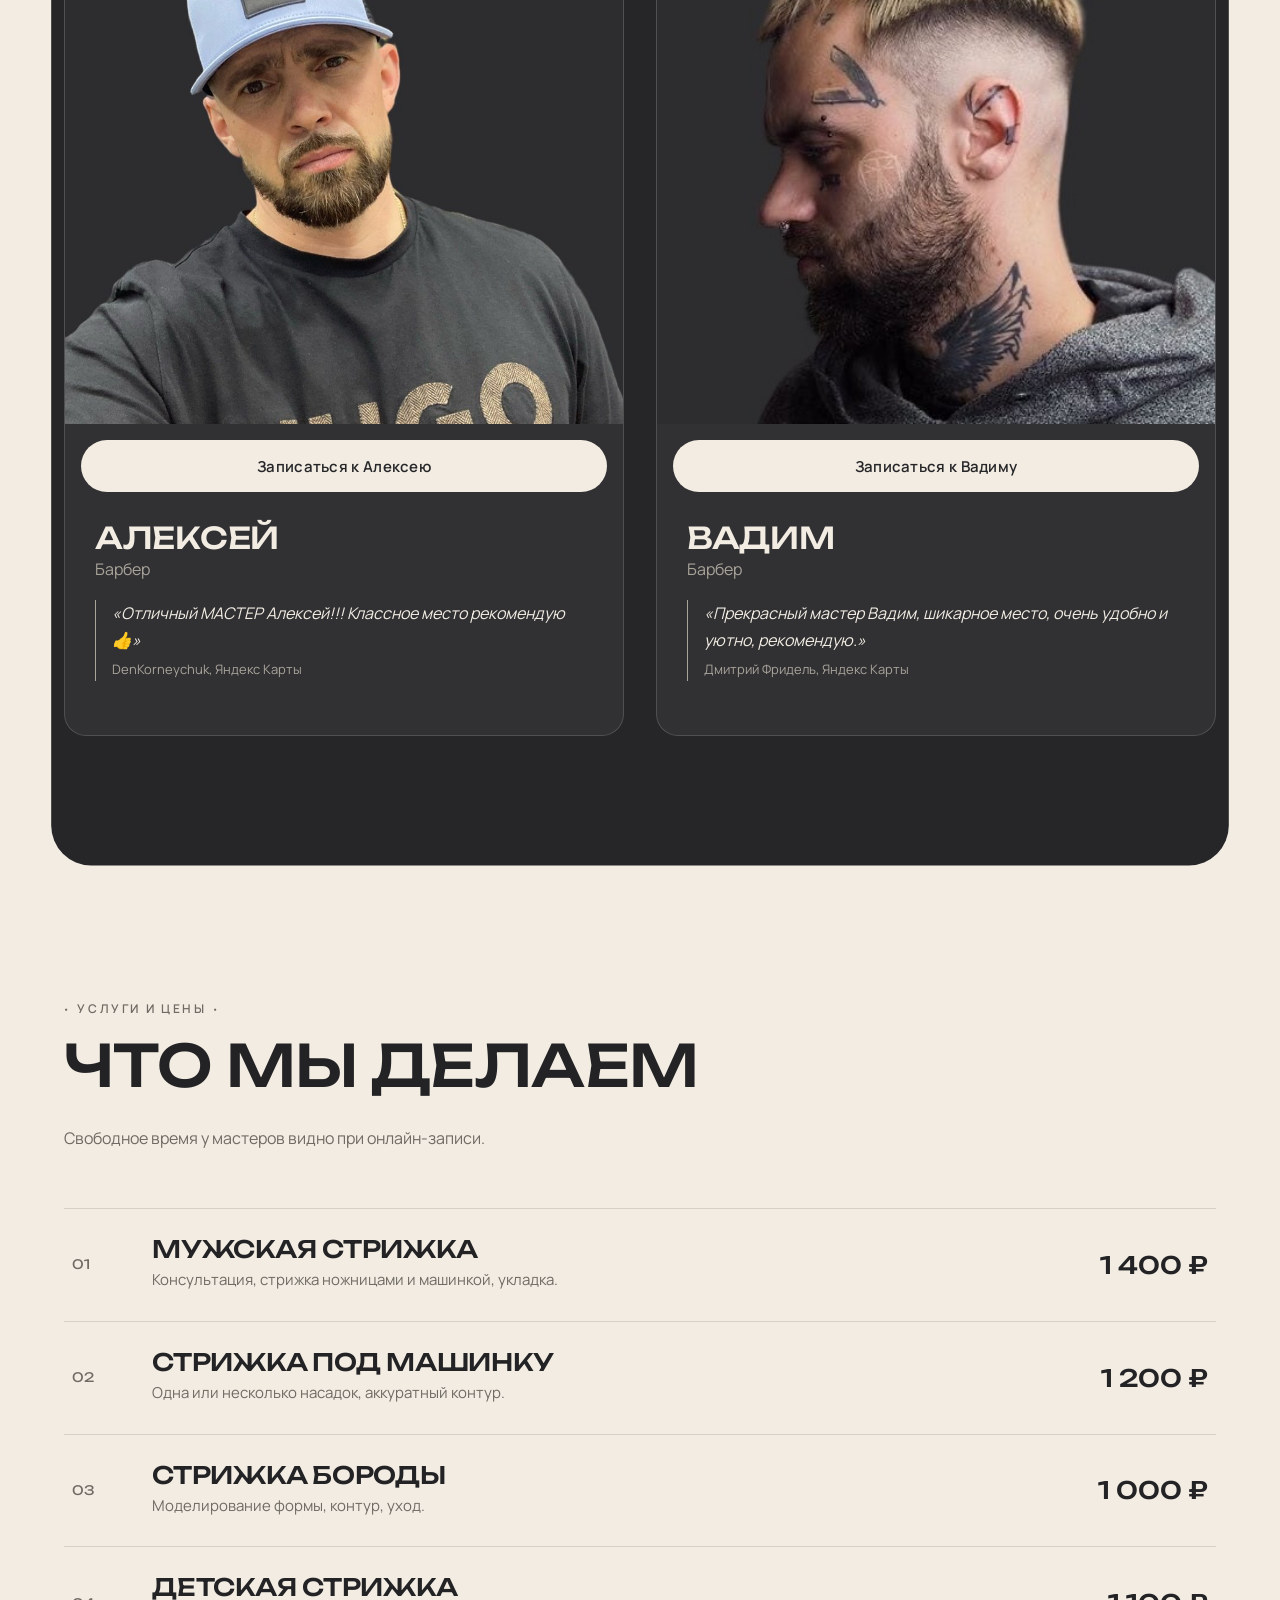
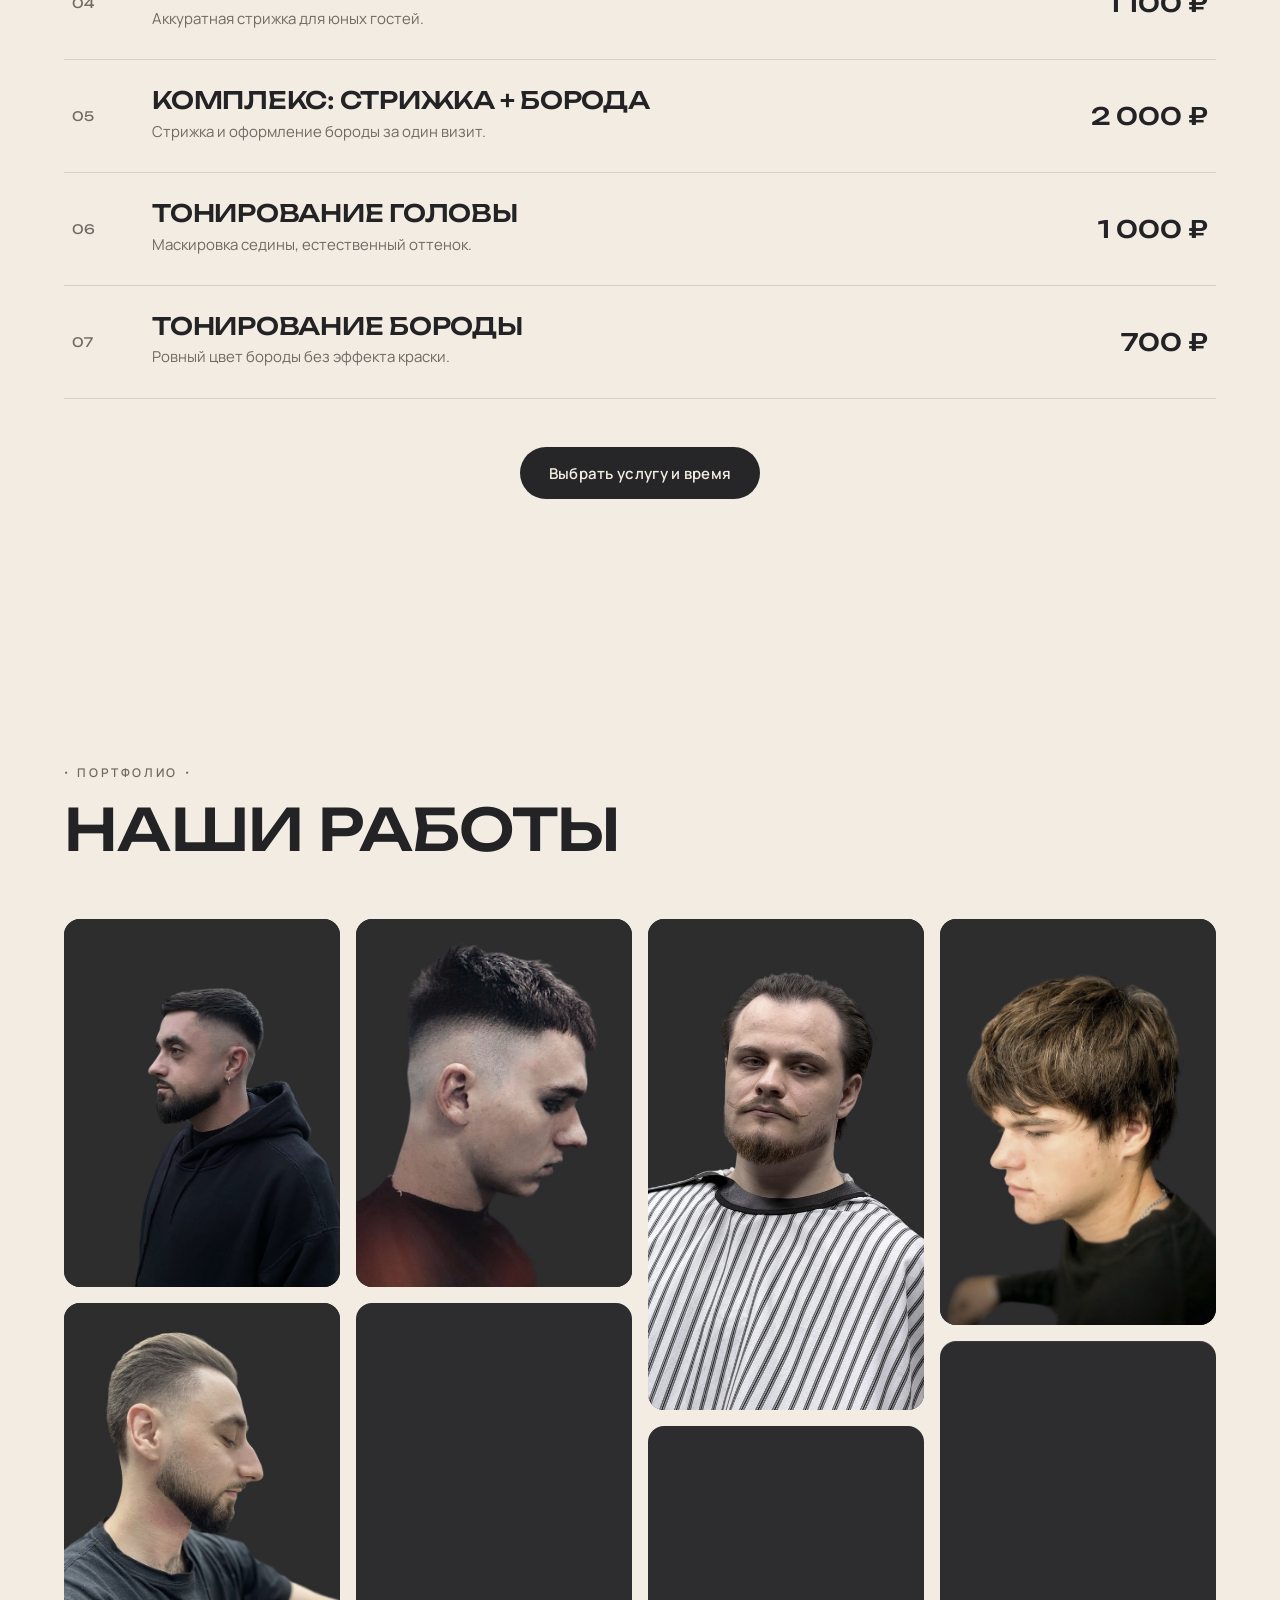
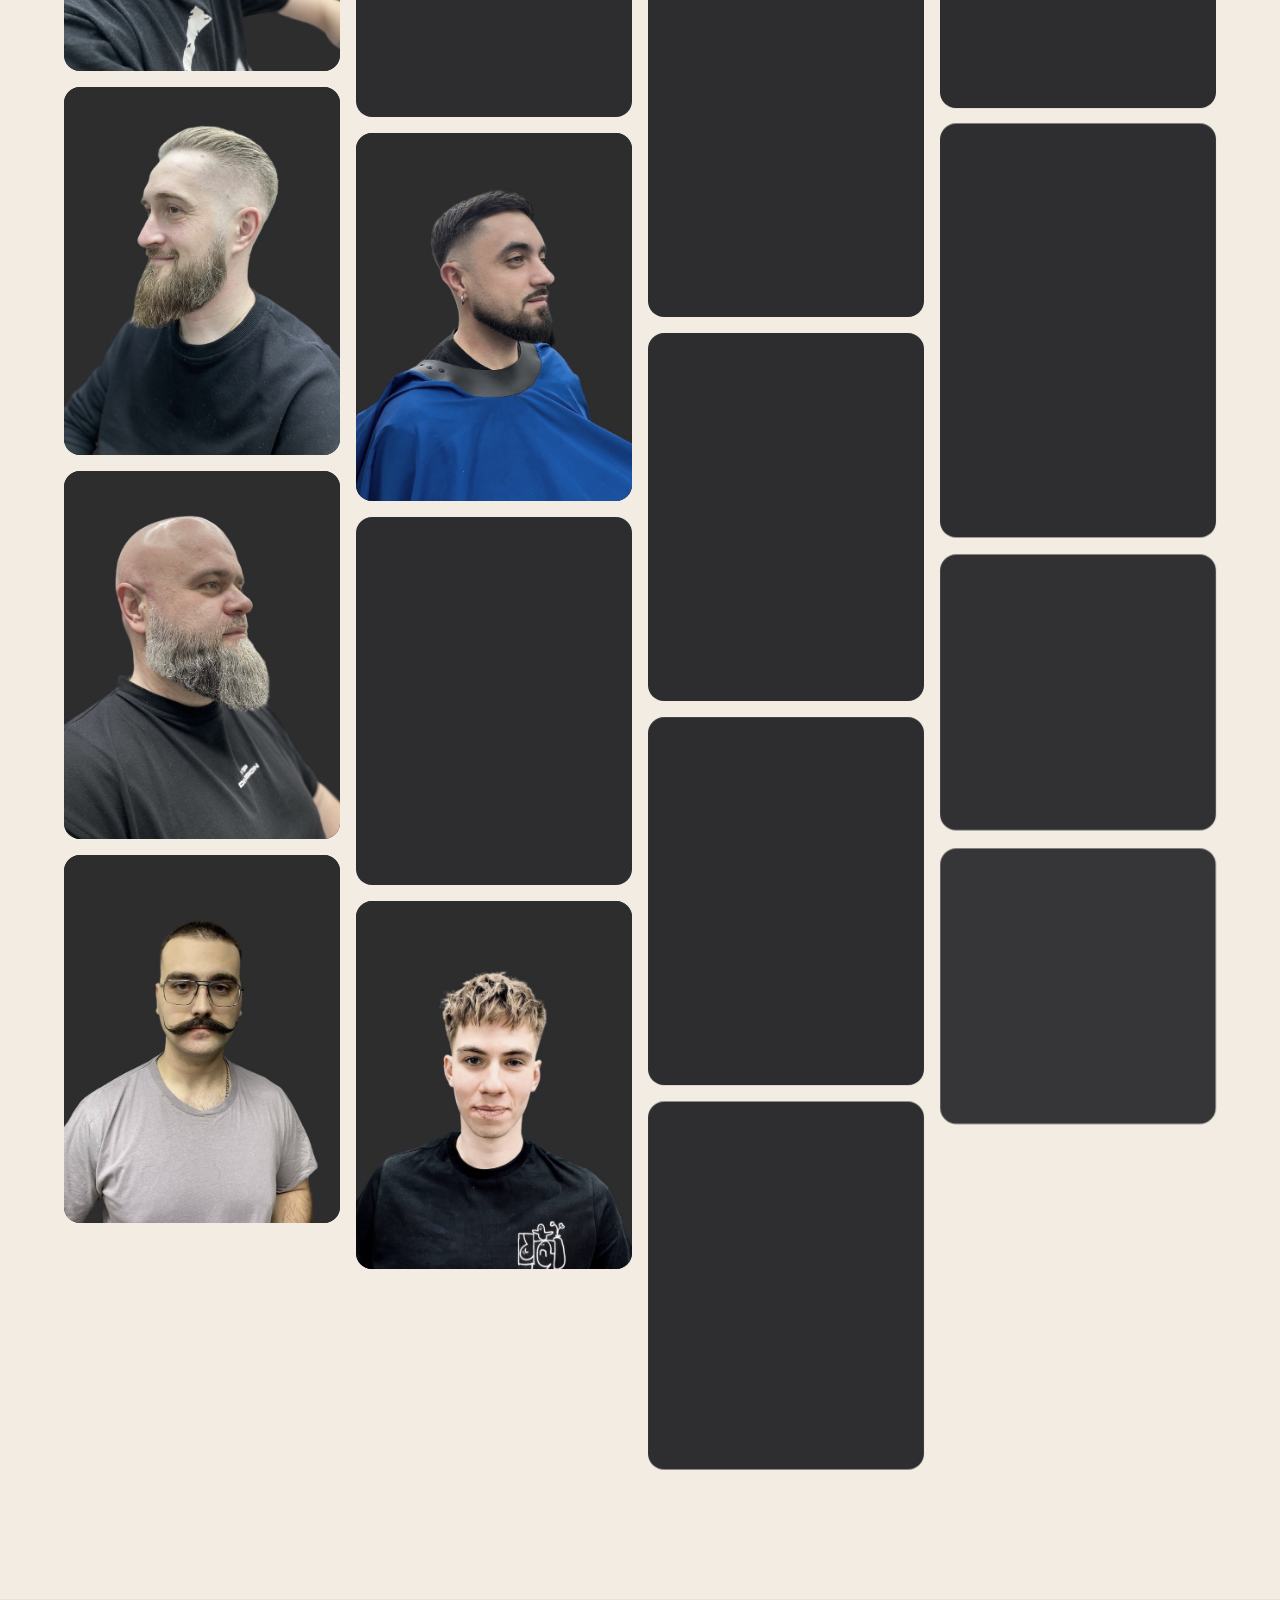
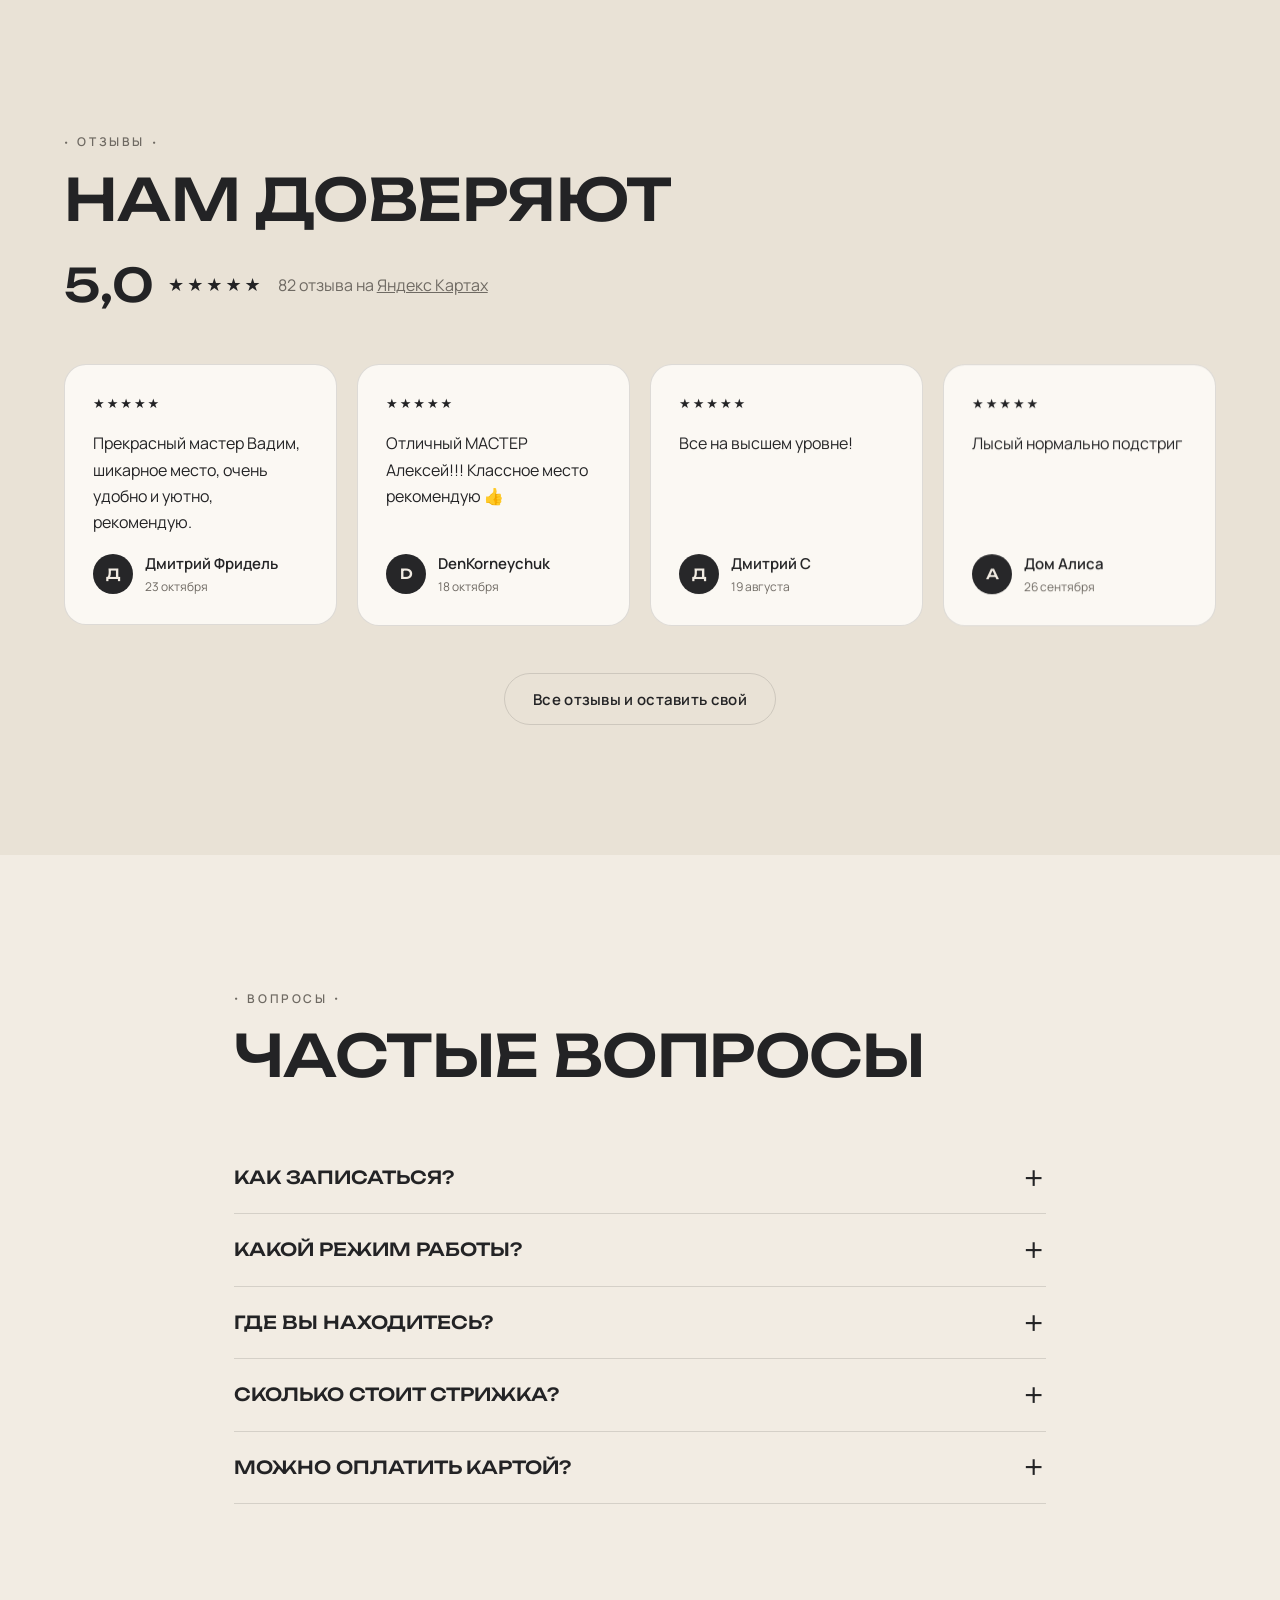
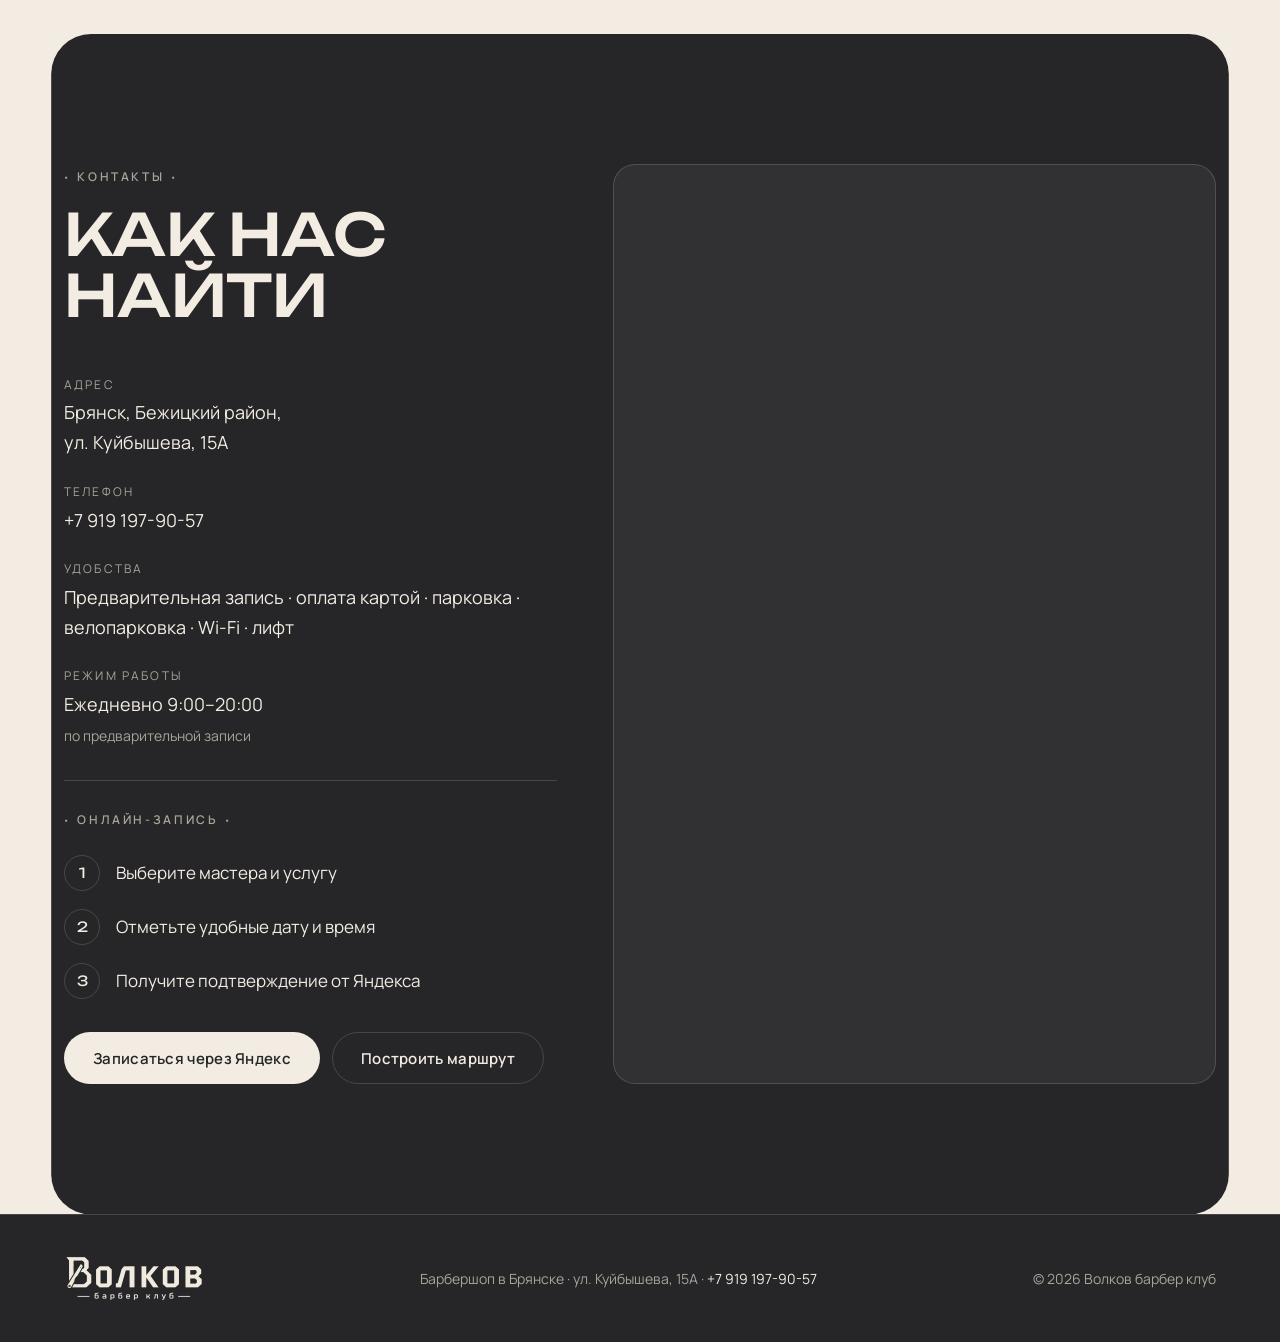
==== commit 1b859612: "Кнопка на фото основателя ведёт на n1301663.yclients.ru Co-Authored-By: Claude Opus 5.5 <noreply@ant" ====
--- a/index.html
+++ b/index.html
@@ -185,7 +185,7 @@
         <div class="hero__photos">
           <figure class="hero__card hero__card--main">
             <img src="assets/img/team/volkov.jpg" alt="Алексей Волков, основатель барбершопа «Волков барбер клуб», у барберского кресла" width="900" height="1117" fetchpriority="high">
-            <figcaption><span class="hero__who"><span>Алексей Волков</span>основатель клуба</span><a class="btn btn--dark btn--sm" href="#booking" data-book>Записаться</a></figcaption>
+            <figcaption><span class="hero__who"><span>Алексей Волков</span>основатель клуба</span><a class="btn btn--dark btn--sm" href="https://n1301663.yclients.ru/" data-book data-book-url="https://n1301663.yclients.ru/">Записаться</a></figcaption>
           </figure>
         </div>
       </div>
